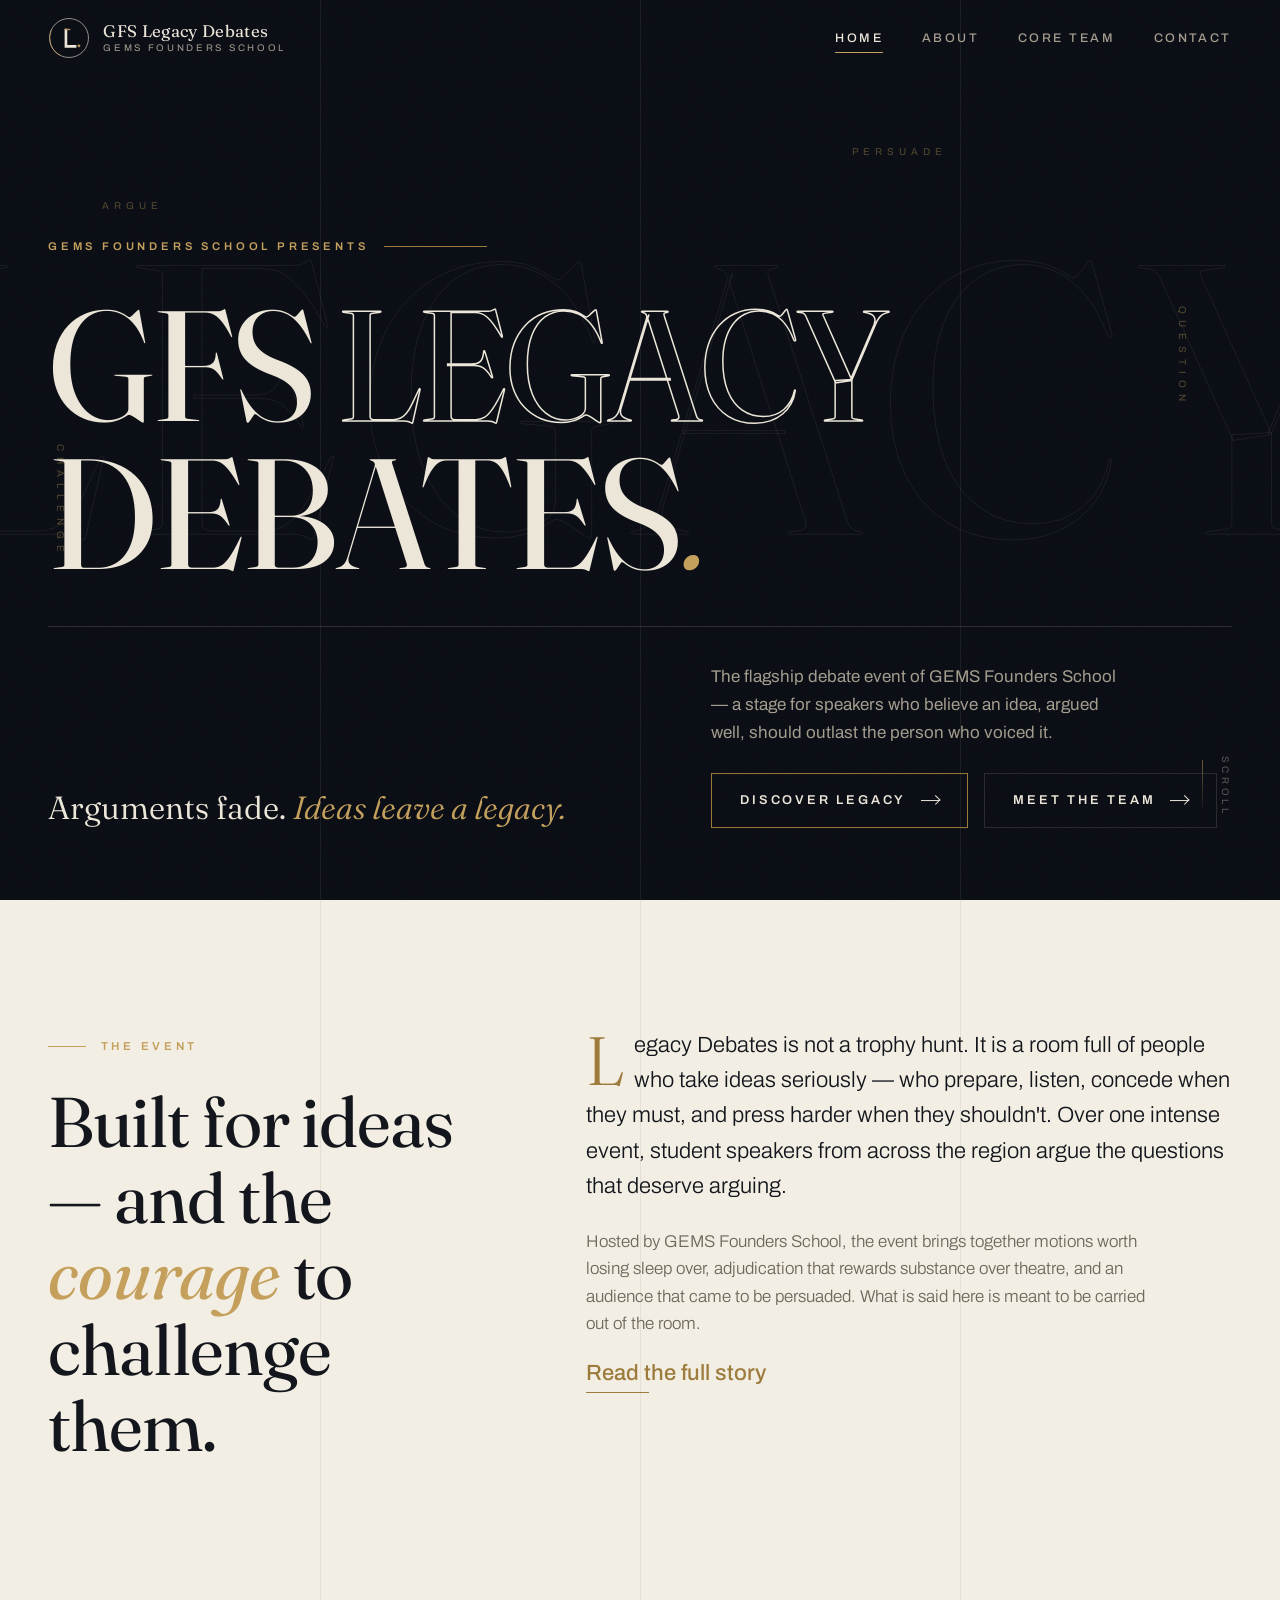
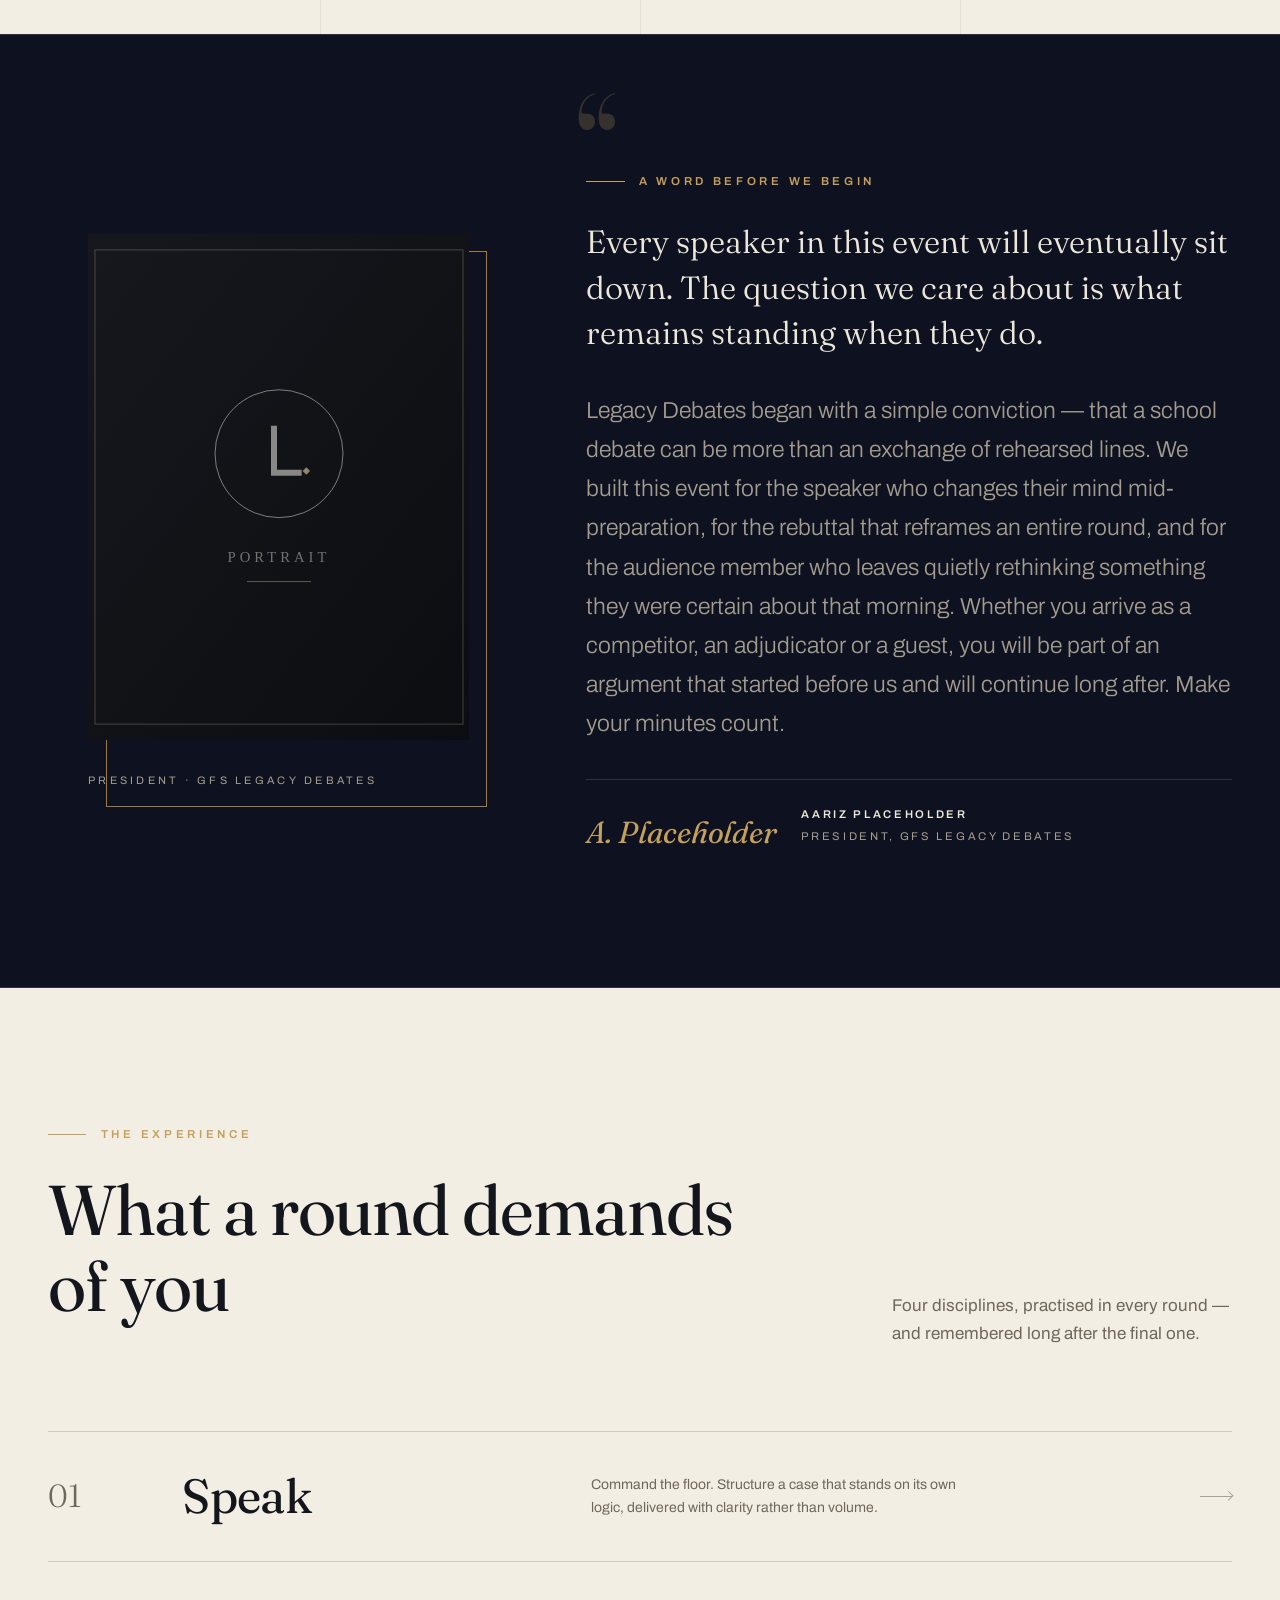
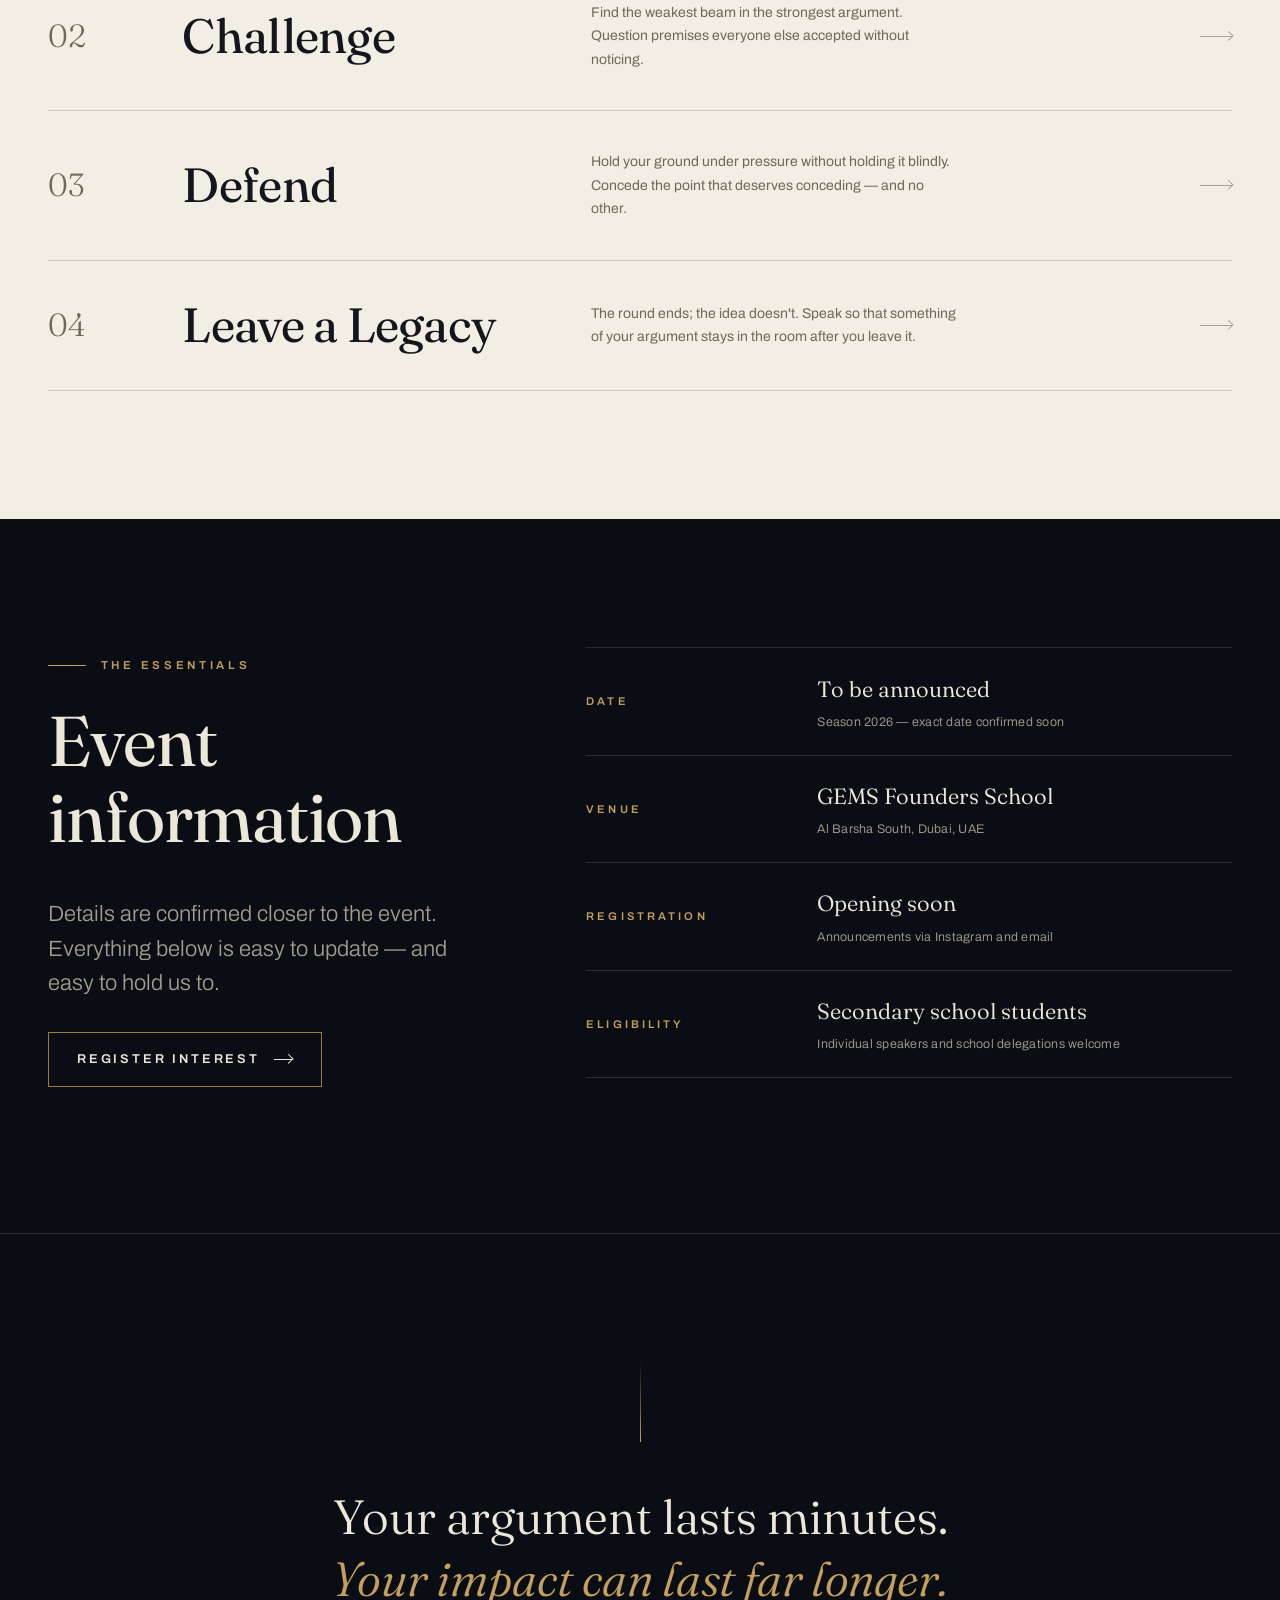
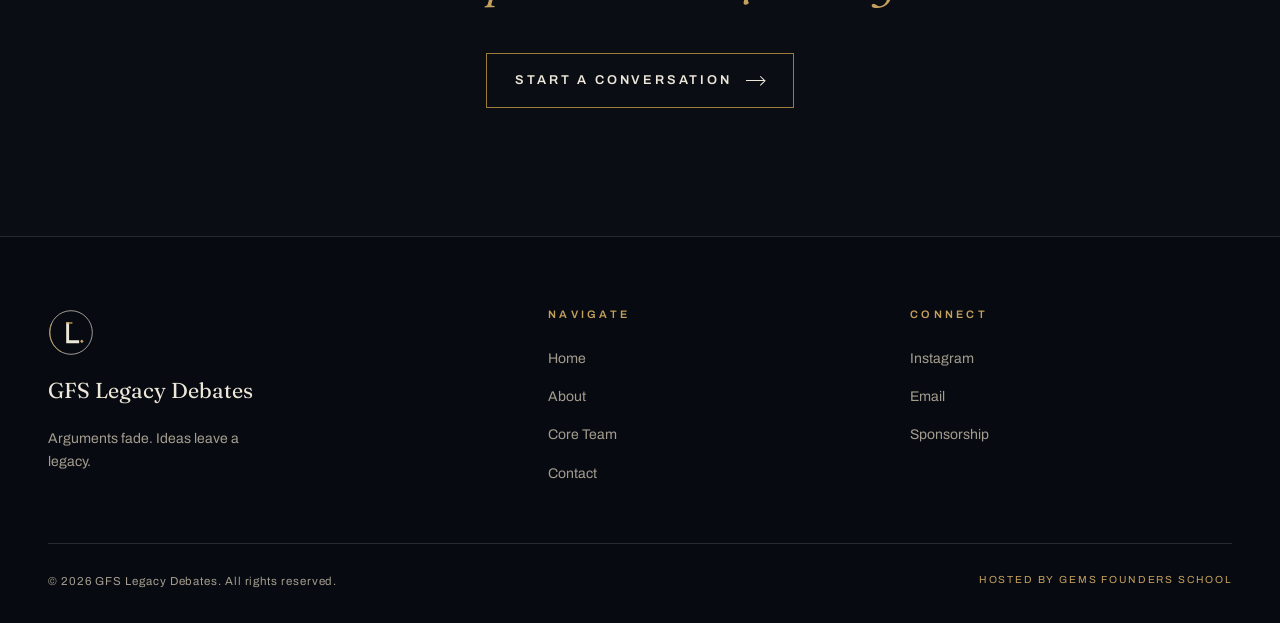
==== index.html @ e748b32f "Build GFS Legacy Debates website: four pages, design system, Anime.js motion Co-authored-by: siddhar" ====
<!DOCTYPE html>
<html lang="en">
<head>
  <meta charset="UTF-8" />
  <meta name="viewport" content="width=device-width, initial-scale=1.0" />
  <title>GFS Legacy Debates — Arguments fade. Ideas leave a legacy.</title>
  <meta name="description" content="GFS Legacy Debates is the flagship debate event of GEMS Founders School — a stage for speakers who believe ideas should outlast the people who voice them." />

  <!-- Open Graph placeholders: update url/image before launch -->
  <meta property="og:title" content="GFS Legacy Debates" />
  <meta property="og:description" content="Arguments fade. Ideas leave a legacy. The flagship debate event of GEMS Founders School." />
  <meta property="og:type" content="website" />
  <meta property="og:url" content="https://gfslegacydebates.example.com/" />
  <meta property="og:image" content="assets/og-image.png" />

  <!-- Favicon placeholder: replace with a production .ico / .png set -->
  <link rel="icon" type="image/svg+xml" href="assets/logo.svg" />

  <link rel="preconnect" href="https://fonts.googleapis.com" />
  <link rel="preconnect" href="https://fonts.gstatic.com" crossorigin />
  <link href="https://fonts.googleapis.com/css2?family=Archivo:wght@400;500;600&family=Fraunces:ital,opsz,wght@0,9..144,300..600;1,9..144,300..600&display=swap" rel="stylesheet" />

  <link rel="stylesheet" href="css/style.css" />
  <link rel="stylesheet" href="css/animations.css" />
  <link rel="stylesheet" href="css/responsive.css" />
</head>
<body data-page="home">

  <a class="skip-link" href="#main">Skip to content</a>

  <!-- Startup animation overlay (plays once per session) -->
  <div class="intro" data-intro aria-hidden="true">
    <div class="intro-inner">
      <div class="intro-logo-mask">
        <img src="assets/logo.svg" alt="" width="96" height="96" />
      </div>
      <div class="intro-rule"></div>
      <p class="intro-word" data-intro-word>GFS Legacy Debates</p>
      <p class="intro-tag">Hosted by GEMS Founders School</p>
    </div>
  </div>

  <header class="site-header" data-header>
    <div class="container header-inner">
      <a class="brand" href="index.html" aria-label="GFS Legacy Debates — home">
        <!-- Replace assets/logo.svg with the official logo (e.g. assets/logo.png) -->
        <img class="brand-mark" src="assets/logo.svg" alt="GFS Legacy Debates emblem" width="44" height="44" />
        <span class="brand-word">
          <span class="brand-name">GFS Legacy Debates</span>
          <span class="brand-sub">GEMS Founders School</span>
        </span>
      </a>

      <nav class="site-nav" aria-label="Primary">
        <ul>
          <li><a class="nav-link is-active" href="index.html" aria-current="page">Home</a></li>
          <li><a class="nav-link" href="about.html">About</a></li>
          <li><a class="nav-link" href="team.html">Core Team</a></li>
          <li><a class="nav-link" href="contact.html">Contact</a></li>
        </ul>
      </nav>

      <button class="menu-toggle" data-menu-toggle aria-expanded="false" aria-controls="mobile-menu" aria-label="Toggle navigation menu">
        <span class="menu-toggle-label" aria-hidden="true">Menu</span>
        <span class="menu-toggle-lines" aria-hidden="true"><span></span><span></span></span>
      </button>
    </div>
  </header>

  <nav class="mobile-menu" id="mobile-menu" data-mobile-menu aria-label="Mobile" hidden>
    <ul>
      <li><a class="mobile-menu-link is-active" href="index.html" aria-current="page"><span class="idx">01</span>Home</a></li>
      <li><a class="mobile-menu-link" href="about.html"><span class="idx">02</span>About</a></li>
      <li><a class="mobile-menu-link" href="team.html"><span class="idx">03</span>Core Team</a></li>
      <li><a class="mobile-menu-link" href="contact.html"><span class="idx">04</span>Contact</a></li>
    </ul>
    <p class="mobile-menu-meta">GFS Legacy Debates — GEMS Founders School</p>
  </nav>

  <main id="main">

    <!-- ================= HERO ================= -->
    <section class="hero" aria-label="Introduction">
      <div class="hero-ghost" data-parallax aria-hidden="true">LEGACY</div>

      <div class="hairlines" aria-hidden="true"><i></i><i></i><i></i></div>

      <div class="hero-fragments" aria-hidden="true">
        <span>Argue</span>
        <span>Question</span>
        <span>Challenge</span>
        <span>Persuade</span>
      </div>

      <div class="container hero-content">
        <p class="hero-school" data-hero="school">GEMS Founders School presents</p>

        <h1 class="hero-title" data-hero="title">
          <span class="line"><span>GFS <span class="word-outline">Legacy</span></span></span>
          <span class="line"><span>Debates<span class="word-italic">.</span></span></span>
        </h1>

        <div class="hero-under" data-hero="under">
          <p class="hero-tagline" data-hero="tagline">
            Arguments fade. <em>Ideas leave a legacy.</em>
          </p>

          <div class="hero-aside" data-hero="aside">
            <p>
              The flagship debate event of GEMS Founders School — a stage for
              speakers who believe an idea, argued well, should outlast the
              person who voiced it.
            </p>
            <div class="hero-actions">
              <a class="btn" href="about.html">
                <span class="btn-label">Discover Legacy</span>
                <span class="btn-arrow" aria-hidden="true"></span>
              </a>
              <a class="btn btn--ghost" href="team.html">
                <span class="btn-label">Meet the Team</span>
                <span class="btn-arrow" aria-hidden="true"></span>
              </a>
            </div>
          </div>
        </div>
      </div>

      <p class="hero-scroll" data-hero="scroll" aria-hidden="true">Scroll</p>
    </section>

    <!-- ================= EDITORIAL INTRODUCTION ================= -->
    <section class="editorial on-paper section-pad" aria-labelledby="intro-heading">
      <div class="hairlines" aria-hidden="true"><i></i><i></i><i></i></div>
      <div class="container editorial-grid">
        <div>
          <p class="kicker" data-reveal>The Event</p>
          <h2 class="section-title" id="intro-heading" data-reveal>
            Built for ideas — and the <em>courage</em> to challenge them.
          </h2>
        </div>
        <div class="editorial-copy">
          <p class="opener" data-reveal>
            Legacy Debates is not a trophy hunt. It is a room full of people who
            take ideas seriously — who prepare, listen, concede when they must,
            and press harder when they shouldn't. Over one intense event,
            student speakers from across the region argue the questions that
            deserve arguing.
          </p>
          <p class="support" data-reveal>
            Hosted by GEMS Founders School, the event brings together motions
            worth losing sleep over, adjudication that rewards substance over
            theatre, and an audience that came to be persuaded. What is said
            here is meant to be carried out of the room.
          </p>
          <p data-reveal><a class="text-link" href="about.html">Read the full story</a></p>
        </div>
      </div>
    </section>

    <!-- ================= MESSAGE FROM THE PRESIDENT ================= -->
    <section class="president section-pad" aria-labelledby="president-heading">
      <div class="container president-grid">

        <figure class="president-portrait" data-reveal="left">
          <div class="frame reveal-mask">
            <span class="mask-veil" aria-hidden="true"></span>
            <!-- Replace with the President's portrait: assets/images/president.jpg -->
            <img src="assets/images/portrait-placeholder.svg" alt="Portrait of the President of GFS Legacy Debates" loading="lazy" width="600" height="760" />
          </div>
          <figcaption>President · GFS Legacy Debates</figcaption>
        </figure>

        <div class="president-message">
          <span class="quote-mark" aria-hidden="true">&ldquo;</span>
          <p class="kicker" data-reveal>A Word Before We Begin</p>
          <h2 class="sr-only" id="president-heading">Message from the President</h2>

          <blockquote data-reveal>
            <p>
              Every speaker in this event will eventually sit down. The question
              we care about is what remains standing when they do.
            </p>
            <p>
              <!-- EDIT: replace with the President's real message -->
              Legacy Debates began with a simple conviction — that a school
              debate can be more than an exchange of rehearsed lines. We built
              this event for the speaker who changes their mind mid-preparation,
              for the rebuttal that reframes an entire round, and for the
              audience member who leaves quietly rethinking something they were
              certain about that morning. Whether you arrive as a competitor, an
              adjudicator or a guest, you will be part of an argument that
              started before us and will continue long after. Make your minutes
              count.
            </p>
          </blockquote>

          <div class="president-sig" data-reveal>
            <span class="signature" aria-hidden="true">A. Placeholder</span>
            <p class="who">
              <strong>Aariz Placeholder</strong> <!-- EDIT: President's name -->
              President, GFS Legacy Debates
            </p>
          </div>
        </div>

      </div>
    </section>

    <!-- ================= PILLARS / HIGHLIGHTS ================= -->
    <section class="on-paper section-pad" aria-labelledby="pillars-heading">
      <div class="container">
        <div class="pillars-head">
          <div>
            <p class="kicker" data-reveal>The Experience</p>
            <h2 class="section-title" id="pillars-heading" data-reveal>What a round demands of&nbsp;you</h2>
          </div>
          <p class="muted" data-reveal style="max-width: 34ch;">
            Four disciplines, practised in every round — and remembered long
            after the final one.
          </p>
        </div>

        <div class="pillars" role="list">
          <div class="pillar" role="listitem" data-reveal="none">
            <div class="pillar-row">
              <span class="pillar-num" aria-hidden="true">01</span>
              <h3 class="pillar-name">Speak</h3>
              <p class="pillar-desc">Command the floor. Structure a case that stands on its own logic, delivered with clarity rather than volume.</p>
              <span class="pillar-cue" aria-hidden="true"></span>
            </div>
          </div>
          <div class="pillar" role="listitem" data-reveal="none">
            <div class="pillar-row">
              <span class="pillar-num" aria-hidden="true">02</span>
              <h3 class="pillar-name">Challenge</h3>
              <p class="pillar-desc">Find the weakest beam in the strongest argument. Question premises everyone else accepted without noticing.</p>
              <span class="pillar-cue" aria-hidden="true"></span>
            </div>
          </div>
          <div class="pillar" role="listitem" data-reveal="none">
            <div class="pillar-row">
              <span class="pillar-num" aria-hidden="true">03</span>
              <h3 class="pillar-name">Defend</h3>
              <p class="pillar-desc">Hold your ground under pressure without holding it blindly. Concede the point that deserves conceding — and no other.</p>
              <span class="pillar-cue" aria-hidden="true"></span>
            </div>
          </div>
          <div class="pillar" role="listitem" data-reveal="none">
            <div class="pillar-row">
              <span class="pillar-num" aria-hidden="true">04</span>
              <h3 class="pillar-name">Leave a Legacy</h3>
              <p class="pillar-desc">The round ends; the idea doesn't. Speak so that something of your argument stays in the room after you leave it.</p>
              <span class="pillar-cue" aria-hidden="true"></span>
            </div>
          </div>
        </div>
      </div>
    </section>

    <!-- ================= EVENT DETAILS ================= -->
    <section class="section-pad" aria-labelledby="details-heading">
      <div class="container facts-grid">
        <div class="facts-aside">
          <p class="kicker" data-reveal>The Essentials</p>
          <h2 class="section-title" id="details-heading" data-reveal>Event information</h2>
          <p class="lede muted" data-reveal>
            Details are confirmed closer to the event. Everything below is easy
            to update — and easy to hold us to.
          </p>
          <p data-reveal>
            <a class="btn" href="contact.html">
              <span class="btn-label">Register Interest</span>
              <span class="btn-arrow" aria-hidden="true"></span>
            </a>
          </p>
        </div>

        <!-- EDIT EVENT DETAILS HERE: change the <dd> values below -->
        <dl class="facts" data-reveal="none">
          <div class="fact">
            <dt>Date</dt>
            <dd>To be announced<small>Season 2026 — exact date confirmed soon</small></dd>
          </div>
          <div class="fact">
            <dt>Venue</dt>
            <dd>GEMS Founders School<small>Al Barsha South, Dubai, UAE</small></dd>
          </div>
          <div class="fact">
            <dt>Registration</dt>
            <dd>Opening soon<small>Announcements via Instagram and email</small></dd>
          </div>
          <div class="fact">
            <dt>Eligibility</dt>
            <dd>Secondary school students<small>Individual speakers and school delegations welcome</small></dd>
          </div>
        </dl>
      </div>
    </section>

    <!-- ================= CLOSING ================= -->
    <section class="closing section-pad" aria-label="Closing statement">
      <div class="container">
        <div class="closing-rule" data-grow="y" aria-hidden="true"></div>
        <p class="statement" data-reveal>
          Your argument lasts minutes.<br />
          <em>Your impact can last far longer.</em>
        </p>
        <a class="btn" href="contact.html" data-reveal>
          <span class="btn-label">Start a Conversation</span>
          <span class="btn-arrow" aria-hidden="true"></span>
        </a>
      </div>
    </section>

  </main>

  <!-- ================= FOOTER ================= -->
  <footer class="site-footer">
    <div class="container">
      <div class="footer-grid">
        <div class="footer-brand">
          <img src="assets/logo.svg" alt="GFS Legacy Debates emblem" width="46" height="46" loading="lazy" />
          <span class="footer-name">GFS Legacy Debates</span>
          <p class="footer-line">Arguments fade. Ideas leave a legacy.</p>
        </div>
        <div class="footer-col">
          <h3>Navigate</h3>
          <ul>
            <li><a href="index.html">Home</a></li>
            <li><a href="about.html">About</a></li>
            <li><a href="team.html">Core Team</a></li>
            <li><a href="contact.html">Contact</a></li>
          </ul>
        </div>
        <div class="footer-col">
          <h3>Connect</h3>
          <ul>
            <!-- EDIT: replace with real handles and addresses -->
            <li><a href="https://instagram.com/gfslegacydebates" rel="noopener" target="_blank">Instagram</a></li>
            <li><a href="mailto:legacydebates@gemsfs.example.com">Email</a></li>
            <li><a href="contact.html">Sponsorship</a></li>
          </ul>
        </div>
      </div>
      <div class="footer-base">
        <span>&copy; <span data-year>2026</span> GFS Legacy Debates. All rights reserved.</span>
        <span class="host">Hosted by GEMS Founders School</span>
      </div>
    </div>
  </footer>

  <script src="js/vendor/anime.min.js" defer></script>
  <script src="js/main.js" defer></script>
  <script src="js/animations.js" defer></script>
</body>
</html>
---- css/style.css ----
/* ==========================================================================
   GFS LEGACY DEBATES — Core stylesheet
   Design system, layout, and components.
   Palette: ink (deep navy-black), paper (warm ivory), gold accent.
   Type: Fraunces (display serif) + Archivo (grotesque sans).
   ========================================================================== */

/* ---------- Design tokens ---------- */

:root {
  /* Colour */
  --ink: #0a0d14;
  --ink-raise: #0e1220;
  --ink-soft: #141827;
  --paper: #f3eee3;
  --paper-deep: #eae3d1;
  --text-dark: #ede7da;        /* text on ink */
  --muted-dark: #a49d8f;       /* muted text on ink */
  --text-light: #14161d;       /* text on paper */
  --muted-light: #6d675c;      /* muted text on paper */
  --gold: #c4a05c;
  --gold-deep: #9c7b3c;
  --line-dark: rgba(237, 231, 218, 0.14);
  --line-light: rgba(20, 22, 29, 0.16);

  /* Type */
  --font-display: "Fraunces", Georgia, "Times New Roman", serif;
  --font-body: "Archivo", "Helvetica Neue", Arial, sans-serif;

  --step--1: clamp(0.8rem, 0.75rem + 0.2vw, 0.875rem);
  --step-0: clamp(0.95rem, 0.9rem + 0.25vw, 1.0625rem);
  --step-1: clamp(1.15rem, 1.05rem + 0.5vw, 1.375rem);
  --step-2: clamp(1.5rem, 1.3rem + 1vw, 2rem);
  --step-3: clamp(2rem, 1.6rem + 2vw, 3rem);
  --step-4: clamp(2.6rem, 1.9rem + 3.4vw, 4.4rem);
  --step-5: clamp(3.2rem, 2rem + 6vw, 6.4rem);

  /* Layout */
  --container: 76rem;
  --gutter: clamp(1.25rem, 4vw, 3rem);
  --section-y: clamp(4.5rem, 10vw, 8.5rem);
  --header-h: 4.75rem;

  /* Motion */
  --ease-out: cubic-bezier(0.22, 1, 0.36, 1);
  --dur: 0.5s;
}

/* ---------- Base ---------- */

*,
*::before,
*::after {
  box-sizing: border-box;
}

html {
  scroll-behavior: smooth;
  -webkit-text-size-adjust: 100%;
}

body {
  margin: 0;
  background: var(--ink);
  color: var(--text-dark);
  font-family: var(--font-body);
  font-size: var(--step-0);
  line-height: 1.65;
  -webkit-font-smoothing: antialiased;
  overflow-x: hidden;
}

body.menu-open,
body.intro-lock {
  overflow: hidden;
}

/* Film-grain overlay, barely visible */
body::after {
  content: "";
  position: fixed;
  inset: 0;
  z-index: 9997;
  pointer-events: none;
  opacity: 0.05;
  background-image: url("data:image/svg+xml,%3Csvg xmlns='http://www.w3.org/2000/svg' width='140' height='140'%3E%3Cfilter id='n'%3E%3CfeTurbulence type='fractalNoise' baseFrequency='0.85' numOctaves='2'/%3E%3C/filter%3E%3Crect width='140' height='140' filter='url(%23n)' opacity='0.55'/%3E%3C/svg%3E");
}

h1, h2, h3, h4 {
  font-family: var(--font-display);
  font-weight: 420;
  line-height: 1.08;
  letter-spacing: -0.015em;
  margin: 0 0 0.6em;
}

p {
  margin: 0 0 1.1em;
}

a {
  color: inherit;
  text-decoration: none;
}

img {
  max-width: 100%;
  display: block;
}

ul {
  margin: 0;
  padding: 0;
  list-style: none;
}

em, i {
  font-family: var(--font-display);
  font-style: italic;
  letter-spacing: 0;
}

::selection {
  background: var(--gold);
  color: var(--ink);
}

:focus-visible {
  outline: 2px solid var(--gold);
  outline-offset: 3px;
}

.container {
  width: min(var(--container), 100% - 2 * var(--gutter));
  margin-inline: auto;
}

.sr-only {
  position: absolute;
  width: 1px;
  height: 1px;
  padding: 0;
  margin: -1px;
  overflow: hidden;
  clip: rect(0 0 0 0);
  white-space: nowrap;
  border: 0;
}

.skip-link {
  position: fixed;
  top: -100%;
  left: 1rem;
  z-index: 10000;
  padding: 0.75rem 1.25rem;
  background: var(--gold);
  color: var(--ink);
  font-weight: 600;
  font-size: var(--step--1);
}

.skip-link:focus-visible {
  top: 1rem;
}

/* ---------- Shared text patterns ---------- */

.kicker {
  display: inline-flex;
  align-items: center;
  gap: 0.9rem;
  font-size: 0.72rem;
  font-weight: 600;
  letter-spacing: 0.32em;
  text-transform: uppercase;
  color: var(--gold);
  margin-bottom: clamp(1.1rem, 2.5vw, 1.75rem);
}

.kicker::before {
  content: "";
  width: 2.4rem;
  height: 1px;
  background: currentColor;
  flex: none;
}

.section-title {
  font-size: var(--step-4);
  max-width: 18ch;
}

.section-title em {
  color: var(--gold);
}

.lede {
  font-size: var(--step-1);
  line-height: 1.55;
  max-width: 34ch;
  font-weight: 300;
}

.on-paper {
  background: var(--paper);
  color: var(--text-light);
}

.on-paper .muted { color: var(--muted-light); }
.muted { color: var(--muted-dark); }

/* ---------- Buttons ---------- */

.btn {
  --btn-fg: var(--text-dark);
  position: relative;
  display: inline-flex;
  align-items: center;
  gap: 0.9rem;
  padding: 1rem 1.75rem;
  min-height: 3.25rem;
  border: 1px solid var(--gold-deep);
  color: var(--btn-fg);
  background: transparent;
  font-family: var(--font-body);
  font-size: 0.8rem;
  font-weight: 600;
  letter-spacing: 0.22em;
  text-transform: uppercase;
  cursor: pointer;
  overflow: hidden;
  transition: color 0.45s var(--ease-out), border-color 0.45s var(--ease-out);
}

.btn::before {
  content: "";
  position: absolute;
  inset: 0;
  background: var(--gold);
  transform: scaleX(0);
  transform-origin: left center;
  transition: transform 0.45s var(--ease-out);
  z-index: 0;
}

.btn > * {
  position: relative;
  z-index: 1;
}

.btn .btn-label {
  transition: transform 0.45s var(--ease-out);
}

.btn .btn-arrow {
  width: 1.15rem;
  height: 1px;
  background: currentColor;
  position: relative;
  transition: transform 0.45s var(--ease-out);
}

.btn .btn-arrow::after {
  content: "";
  position: absolute;
  right: 0;
  top: 50%;
  width: 0.45rem;
  height: 0.45rem;
  border-top: 1px solid currentColor;
  border-right: 1px solid currentColor;
  transform: translateY(-50%) rotate(45deg);
}

.btn:hover,
.btn:focus-visible {
  color: var(--ink);
  border-color: var(--gold);
}

.btn:hover::before,
.btn:focus-visible::before {
  transform: scaleX(1);
}

.btn:hover .btn-label { transform: translateX(2px); }
.btn:hover .btn-arrow { transform: translateX(5px); }

.btn--ghost {
  border-color: var(--line-dark);
}

.on-paper .btn {
  --btn-fg: var(--text-light);
}

.on-paper .btn--ghost {
  border-color: var(--line-light);
}

.text-link {
  display: inline-block;
  position: relative;
  font-weight: 500;
  color: var(--gold);
  padding-bottom: 2px;
}

.text-link::after {
  content: "";
  position: absolute;
  left: 0;
  bottom: 0;
  width: 100%;
  height: 1px;
  background: currentColor;
  transform: scaleX(0.35);
  transform-origin: left;
  transition: transform 0.4s var(--ease-out);
}

.text-link:hover::after,
.text-link:focus-visible::after {
  transform: scaleX(1);
}

/* ---------- Header / navigation ---------- */

.site-header {
  position: fixed;
  top: 0;
  left: 0;
  right: 0;
  z-index: 900;
  transition: background 0.4s ease, border-color 0.4s ease, transform 0.45s var(--ease-out);
  border-bottom: 1px solid transparent;
}

.site-header.is-solid {
  background: rgba(10, 13, 20, 0.88);
  -webkit-backdrop-filter: blur(14px);
  backdrop-filter: blur(14px);
  border-bottom-color: var(--line-dark);
}

.site-header.is-hidden {
  transform: translateY(-100%);
}

.header-inner {
  height: var(--header-h);
  display: flex;
  align-items: center;
  justify-content: space-between;
  gap: 2rem;
}

.brand {
  display: inline-flex;
  align-items: center;
  gap: 0.85rem;
}

.brand-mark {
  width: 2.6rem;
  height: 2.6rem;
  flex: none;
  transition: transform 0.5s var(--ease-out);
}

.brand:hover .brand-mark {
  transform: rotate(8deg);
}

.brand-word {
  display: flex;
  flex-direction: column;
  line-height: 1.12;
}

.brand-name {
  font-family: var(--font-display);
  font-size: 1.05rem;
  letter-spacing: 0.02em;
  color: var(--text-dark);
}

.brand-sub {
  font-size: 0.6rem;
  letter-spacing: 0.28em;
  text-transform: uppercase;
  color: var(--muted-dark);
  margin-top: 2px;
}

.site-nav ul {
  display: flex;
  gap: clamp(1.5rem, 3vw, 2.75rem);
}

.nav-link {
  position: relative;
  display: inline-block;
  padding: 0.5rem 0;
  font-size: 0.78rem;
  font-weight: 500;
  letter-spacing: 0.2em;
  text-transform: uppercase;
  color: var(--muted-dark);
  transition: color 0.3s ease;
}

.nav-link::after {
  content: "";
  position: absolute;
  left: 0;
  bottom: 0.2rem;
  width: 100%;
  height: 1px;
  background: var(--gold);
  transform: scaleX(0);
  transform-origin: right;
  transition: transform 0.45s var(--ease-out);
}

.nav-link:hover,
.nav-link:focus-visible,
.nav-link.is-active {
  color: var(--text-dark);
}

.nav-link:hover::after,
.nav-link:focus-visible::after {
  transform: scaleX(1);
  transform-origin: left;
}

.nav-link.is-active::after {
  transform: scaleX(1);
  transform-origin: left;
}

/* Hamburger */

.menu-toggle {
  display: none;
  align-items: center;
  gap: 0.8rem;
  background: none;
  border: 0;
  padding: 0.6rem 0;
  cursor: pointer;
  color: var(--text-dark);
}

.menu-toggle-label {
  font-size: 0.72rem;
  font-weight: 600;
  letter-spacing: 0.3em;
  text-transform: uppercase;
}

.menu-toggle-lines {
  display: inline-flex;
  flex-direction: column;
  gap: 7px;
  width: 2rem;
}

.menu-toggle-lines span {
  display: block;
  height: 1.5px;
  background: currentColor;
  transition: transform 0.4s var(--ease-out), width 0.4s var(--ease-out);
}

.menu-toggle-lines span:last-child {
  width: 70%;
  align-self: flex-end;
}

.menu-toggle[aria-expanded="true"] .menu-toggle-lines span:first-child {
  transform: translateY(4.25px) rotate(45deg);
}

.menu-toggle[aria-expanded="true"] .menu-toggle-lines span:last-child {
  width: 100%;
  transform: translateY(-4.25px) rotate(-45deg);
}

/* Full-screen mobile menu */

.mobile-menu {
  position: fixed;
  inset: 0;
  z-index: 880;
  background: var(--ink-raise);
  display: flex;
  flex-direction: column;
  justify-content: center;
  padding: calc(var(--header-h) + 1rem) var(--gutter) 3rem;
  visibility: hidden;
  opacity: 0;
}

.mobile-menu[hidden] {
  display: none;
}

.mobile-menu.is-open {
  visibility: visible;
  opacity: 1;
  transition: opacity 0.35s ease;
}

.mobile-menu::before {
  content: "";
  position: absolute;
  top: 0;
  bottom: 0;
  left: var(--gutter);
  width: 1px;
  background: var(--line-dark);
}

.mobile-menu ul {
  display: flex;
  flex-direction: column;
  gap: 0.25rem;
}

.mobile-menu-link {
  display: flex;
  align-items: baseline;
  gap: 1.1rem;
  padding: 0.85rem 0 0.85rem 1.75rem;
  font-family: var(--font-display);
  font-size: clamp(2.2rem, 9vw, 3.4rem);
  line-height: 1.05;
  color: var(--text-dark);
}

.mobile-menu-link .idx {
  font-family: var(--font-body);
  font-size: 0.7rem;
  letter-spacing: 0.3em;
  color: var(--gold);
}

.mobile-menu-link.is-active {
  color: var(--gold);
  font-style: italic;
}

.mobile-menu-meta {
  margin-top: 3rem;
  padding-left: 1.75rem;
  font-size: 0.72rem;
  letter-spacing: 0.25em;
  text-transform: uppercase;
  color: var(--muted-dark);
}

/* ---------- Intro overlay ---------- */

.intro {
  position: fixed;
  inset: 0;
  z-index: 9998;
  background: #06080d;
  display: flex;
  align-items: center;
  justify-content: center;
}

.intro[hidden] {
  display: none;
}

.intro-inner {
  text-align: center;
  padding: 0 var(--gutter);
}

.intro-logo-mask {
  width: clamp(4.5rem, 12vw, 6.5rem);
  margin: 0 auto 1.75rem;
  overflow: hidden;
}

.intro-logo-mask img {
  width: 100%;
  opacity: 0;
}

.intro-rule {
  width: min(21rem, 70vw);
  height: 1px;
  margin: 0 auto 1.6rem;
  background: var(--gold);
  transform: scaleX(0);
  transform-origin: center;
}

.intro-word {
  font-family: var(--font-display);
  font-size: clamp(1.5rem, 5vw, 2.4rem);
  letter-spacing: 0.14em;
  text-transform: uppercase;
  color: var(--text-dark);
  margin: 0 0 0.9rem;
  min-height: 1.2em;
}

.intro-word .ch {
  display: inline-block;
  opacity: 0;
  transform: translateY(0.55em);
  white-space: pre;
}

.intro-tag {
  font-size: 0.66rem;
  letter-spacing: 0.4em;
  text-transform: uppercase;
  color: var(--muted-dark);
  opacity: 0;
  margin: 0;
}

/* ---------- Page frame ---------- */

main {
  display: block;
}

.page-hero {
  position: relative;
  padding: calc(var(--header-h) + clamp(4rem, 10vw, 7rem)) 0 clamp(3.5rem, 7vw, 5.5rem);
  border-bottom: 1px solid var(--line-dark);
  overflow: hidden;
}

.page-hero .kicker {
  margin-bottom: 1.25rem;
}

.page-hero h1 {
  font-size: var(--step-5);
  margin-bottom: 0.35em;
}

.page-hero .lede {
  max-width: 44ch;
}

.page-hero-ghost {
  position: absolute;
  right: -2%;
  bottom: -0.28em;
  font-family: var(--font-display);
  font-size: clamp(7rem, 24vw, 19rem);
  line-height: 1;
  letter-spacing: 0.02em;
  color: transparent;
  -webkit-text-stroke: 1px rgba(237, 231, 218, 0.08);
  pointer-events: none;
  user-select: none;
  white-space: nowrap;
}

section {
  position: relative;
}

.section-pad {
  padding-block: var(--section-y);
}

/* Vertical hairlines used as a background motif */

.hairlines {
  position: absolute;
  inset: 0;
  pointer-events: none;
}

.hairlines i {
  position: absolute;
  top: 0;
  bottom: 0;
  width: 1px;
  background: var(--line-dark);
  opacity: 0.5;
}

.on-paper .hairlines i {
  background: var(--line-light);
  opacity: 0.4;
}

.hairlines i:nth-child(1) { left: 25%; }
.hairlines i:nth-child(2) { left: 50%; }
.hairlines i:nth-child(3) { left: 75%; }

/* ==========================================================================
   HOME — hero
   ========================================================================== */

.hero {
  position: relative;
  min-height: 100svh;
  display: flex;
  flex-direction: column;
  justify-content: flex-end;
  padding: calc(var(--header-h) + 3rem) 0 clamp(3rem, 6vw, 4.5rem);
  overflow: hidden;
}

.hero-ghost {
  position: absolute;
  left: 50%;
  top: 44%;
  transform: translate(-50%, -50%);
  font-family: var(--font-display);
  font-size: clamp(8rem, 30vw, 26rem);
  letter-spacing: 0.04em;
  color: transparent;
  -webkit-text-stroke: 1px rgba(237, 231, 218, 0.07);
  pointer-events: none;
  user-select: none;
  white-space: nowrap;
  will-change: transform;
}

.hero-fragments {
  position: absolute;
  inset: 0;
  pointer-events: none;
  font-size: 0.62rem;
  letter-spacing: 0.5em;
  text-transform: uppercase;
  color: rgba(196, 160, 92, 0.4);
}

.hero-fragments span {
  position: absolute;
}

.hero-fragments span:nth-child(1) { top: 22%; left: 8%; }
.hero-fragments span:nth-child(2) { top: 34%; right: 7%; writing-mode: vertical-rl; letter-spacing: 0.6em; }
.hero-fragments span:nth-child(3) { bottom: 38%; left: 4%; writing-mode: vertical-rl; letter-spacing: 0.6em; }
.hero-fragments span:nth-child(4) { top: 16%; right: 26%; }

.hero-content {
  position: relative;
  z-index: 2;
}

.hero-school {
  display: flex;
  align-items: center;
  gap: 1rem;
  font-size: 0.7rem;
  font-weight: 600;
  letter-spacing: 0.34em;
  text-transform: uppercase;
  color: var(--gold);
  margin-bottom: clamp(1.5rem, 3vw, 2.25rem);
}

.hero-school::after {
  content: "";
  height: 1px;
  width: clamp(3rem, 8vw, 7rem);
  background: var(--gold-deep);
}

.hero-title {
  font-size: clamp(3.4rem, 12.5vw, 9.8rem);
  line-height: 0.94;
  letter-spacing: -0.02em;
  margin: 0 0 clamp(1.75rem, 3.5vw, 2.5rem);
  text-transform: uppercase;
}

.hero-title .line {
  display: block;
  overflow: hidden;
}

.hero-title .line > span {
  display: inline-block;
}

.hero-title .word-outline {
  color: transparent;
  -webkit-text-stroke: 1.5px var(--text-dark);
}

.hero-title .word-italic {
  font-style: italic;
  font-weight: 350;
  color: var(--gold);
  text-transform: none;
  letter-spacing: 0;
}

.hero-under {
  display: grid;
  grid-template-columns: minmax(0, 1.15fr) minmax(0, 1fr);
  gap: clamp(2rem, 5vw, 5rem);
  align-items: end;
  border-top: 1px solid var(--line-dark);
  padding-top: clamp(1.5rem, 3vw, 2.25rem);
}

.hero-tagline {
  font-family: var(--font-display);
  font-size: var(--step-2);
  font-weight: 340;
  line-height: 1.25;
  margin: 0;
}

.hero-tagline em { color: var(--gold); }

.hero-aside p {
  max-width: 42ch;
  color: var(--muted-dark);
  margin-bottom: 1.6rem;
}

.hero-actions {
  display: flex;
  flex-wrap: wrap;
  gap: 1rem;
}

.hero-scroll {
  position: absolute;
  right: var(--gutter);
  bottom: clamp(3rem, 6vw, 4.5rem);
  z-index: 2;
  display: flex;
  flex-direction: column;
  align-items: center;
  gap: 0.8rem;
  font-size: 0.6rem;
  letter-spacing: 0.4em;
  text-transform: uppercase;
  color: var(--muted-dark);
  writing-mode: vertical-rl;
}

.hero-scroll::after {
  content: "";
  width: 1px;
  height: 3.4rem;
  background: linear-gradient(var(--gold), transparent);
  animation: scroll-pulse 2.6s ease-in-out infinite;
}

/* ==========================================================================
   HOME — editorial introduction
   ========================================================================== */

.editorial {
  position: relative;
}

.editorial-grid {
  display: grid;
  grid-template-columns: minmax(0, 5fr) minmax(0, 7fr);
  gap: clamp(2.5rem, 6vw, 6rem);
}

.editorial-copy {
  font-size: var(--step-1);
  font-weight: 300;
  line-height: 1.6;
}

.editorial-copy .opener::first-letter {
  font-family: var(--font-display);
  font-size: 3.1em;
  line-height: 0.8;
  float: left;
  padding: 0.08em 0.14em 0 0;
  color: var(--gold-deep);
}

.editorial-copy .support {
  font-size: var(--step-0);
  color: var(--muted-light);
  max-width: 56ch;
}

.editorial-copy .text-link { color: var(--gold-deep); }

/* ==========================================================================
   HOME — message from the president
   ========================================================================== */

.president {
  background: var(--ink-raise);
  border-block: 1px solid var(--line-dark);
  overflow: hidden;
}

.president-grid {
  display: grid;
  grid-template-columns: minmax(0, 5fr) minmax(0, 7fr);
  gap: clamp(2.5rem, 6vw, 6rem);
  align-items: center;
}

.president-portrait {
  position: relative;
  max-width: 26rem;
}

.president-portrait .frame {
  position: relative;
  overflow: hidden;
  aspect-ratio: 3 / 4;
}

.president-portrait img {
  width: 100%;
  height: 100%;
  object-fit: cover;
  filter: grayscale(0.6);
  transition: filter 0.8s ease, transform 1.2s var(--ease-out);
}

.president-portrait:hover img {
  filter: grayscale(0);
  transform: scale(1.03);
}

.president-portrait::before {
  content: "";
  position: absolute;
  inset: 1.1rem -1.1rem -1.1rem 1.1rem;
  border: 1px solid var(--gold-deep);
  pointer-events: none;
}

.president-portrait figcaption {
  margin-top: 1.9rem;
  font-size: 0.68rem;
  letter-spacing: 0.3em;
  text-transform: uppercase;
  color: var(--muted-dark);
}

.president-message {
  position: relative;
}

.president-message .quote-mark {
  position: absolute;
  top: -0.55em;
  left: -0.06em;
  font-family: var(--font-display);
  font-size: clamp(6rem, 12vw, 9.5rem);
  line-height: 1;
  color: rgba(196, 160, 92, 0.22);
  pointer-events: none;
  user-select: none;
}

.president-message blockquote {
  margin: 0 0 2.25rem;
  font-family: var(--font-display);
  font-size: var(--step-2);
  font-weight: 330;
  line-height: 1.42;
}

.president-message blockquote p + p {
  font-size: 0.72em;
  color: var(--muted-dark);
  font-family: var(--font-body);
  font-weight: 300;
  line-height: 1.7;
}

.president-sig {
  display: flex;
  align-items: center;
  gap: 1.5rem;
  border-top: 1px solid var(--line-dark);
  padding-top: 1.5rem;
}

.president-sig .signature {
  font-family: var(--font-display);
  font-style: italic;
  font-size: 1.9rem;
  color: var(--gold);
  white-space: nowrap;
}

.president-sig .who {
  font-size: 0.7rem;
  letter-spacing: 0.24em;
  text-transform: uppercase;
  color: var(--muted-dark);
  line-height: 1.9;
}

.president-sig .who strong {
  display: block;
  color: var(--text-dark);
  font-weight: 600;
}

/* ==========================================================================
   HOME — pillars (event highlights as an editorial index)
   ========================================================================== */

.pillars-head {
  display: flex;
  flex-wrap: wrap;
  align-items: flex-end;
  justify-content: space-between;
  gap: 1.5rem;
  margin-bottom: clamp(2.5rem, 5vw, 4rem);
}

.pillar {
  border-top: 1px solid var(--line-light);
  position: relative;
}

.pillar:last-child {
  border-bottom: 1px solid var(--line-light);
}

.pillar::after {
  content: "";
  position: absolute;
  top: -1px;
  left: 0;
  width: 100%;
  height: 1px;
  background: var(--gold-deep);
  transform: scaleX(0);
  transform-origin: left;
  transition: transform 0.6s var(--ease-out);
}

.pillar:hover::after {
  transform: scaleX(1);
}

.pillar-row {
  display: grid;
  grid-template-columns: 6rem minmax(0, 4fr) minmax(0, 6fr) 3rem;
  align-items: center;
  gap: clamp(1rem, 3vw, 2.5rem);
  padding: clamp(1.5rem, 3.5vw, 2.4rem) 0;
}

.pillar-num {
  font-family: var(--font-display);
  font-size: var(--step-2);
  font-weight: 300;
  color: var(--muted-light);
  transition: color 0.4s ease, transform 0.5s var(--ease-out);
}

.pillar-name {
  font-family: var(--font-display);
  font-size: var(--step-3);
  line-height: 1;
  margin: 0;
  transition: transform 0.5s var(--ease-out), font-style 0.3s;
}

.pillar-desc {
  color: var(--muted-light);
  max-width: 46ch;
  margin: 0;
  font-size: var(--step--1);
  line-height: 1.7;
}

.pillar-cue {
  justify-self: end;
  width: 2rem;
  height: 1px;
  background: var(--text-light);
  position: relative;
  opacity: 0.35;
  transition: opacity 0.4s ease, transform 0.5s var(--ease-out), background 0.4s;
}

.pillar-cue::after {
  content: "";
  position: absolute;
  right: 0;
  top: 50%;
  width: 0.45rem;
  height: 0.45rem;
  border-top: 1px solid currentColor;
  border-right: 1px solid currentColor;
  transform: translateY(-50%) rotate(45deg);
  color: inherit;
}

.pillar:hover .pillar-num {
  color: var(--gold-deep);
  transform: translateY(-4px);
}

.pillar:hover .pillar-name {
  transform: translateX(10px);
  font-style: italic;
}

.pillar:hover .pillar-cue {
  opacity: 1;
  transform: translateX(6px);
  background: var(--gold-deep);
  color: var(--gold-deep);
}

/* ==========================================================================
   HOME — event details
   ========================================================================== */

.facts-grid {
  display: grid;
  grid-template-columns: minmax(0, 5fr) minmax(0, 7fr);
  gap: clamp(2.5rem, 6vw, 6rem);
  align-items: start;
}

/*
  EDIT EVENT DETAILS HERE.
  Each fact is a <div class="fact"> — change the <dd> values freely.
*/
.facts {
  display: grid;
  margin: 0;
  border-top: 1px solid var(--line-dark);
}

.fact {
  display: grid;
  grid-template-columns: minmax(9rem, 1fr) 2fr;
  gap: 1.5rem;
  padding: 1.4rem 0;
  border-bottom: 1px solid var(--line-dark);
  transition: padding-left 0.45s var(--ease-out);
}

.fact:hover {
  padding-left: 0.75rem;
}

.fact dt {
  font-size: 0.7rem;
  font-weight: 600;
  letter-spacing: 0.28em;
  text-transform: uppercase;
  color: var(--gold);
  align-self: center;
}

.fact dd {
  margin: 0;
  font-family: var(--font-display);
  font-size: var(--step-1);
  font-weight: 350;
}

.fact dd small {
  display: block;
  font-family: var(--font-body);
  font-size: 0.78rem;
  color: var(--muted-dark);
  margin-top: 0.3rem;
  letter-spacing: 0.02em;
}

.facts-aside .lede {
  margin-bottom: 2rem;
}

/* ---------- Closing band (shared) ---------- */

.closing {
  text-align: center;
  border-top: 1px solid var(--line-dark);
  position: relative;
  overflow: hidden;
}

.closing .statement {
  font-family: var(--font-display);
  font-size: var(--step-3);
  font-weight: 330;
  line-height: 1.28;
  max-width: 24ch;
  margin: 0 auto clamp(2rem, 4vw, 2.75rem);
}

.closing .statement em { color: var(--gold); }

.closing-rule {
  width: 1px;
  height: clamp(3rem, 7vw, 5rem);
  background: linear-gradient(transparent, var(--gold));
  margin: 0 auto clamp(2rem, 4vw, 2.75rem);
}

/* ==========================================================================
   ABOUT — chapters
   ========================================================================== */

.chapter {
  border-bottom: 1px solid var(--line-dark);
}

.chapter.on-paper {
  border-bottom-color: var(--line-light);
}

.chapter-grid {
  display: grid;
  grid-template-columns: minmax(0, 4fr) minmax(0, 8fr);
  gap: clamp(2rem, 5vw, 5rem);
}

.chapter-marker {
  position: relative;
}

.chapter-num {
  font-family: var(--font-display);
  font-size: clamp(4.5rem, 10vw, 8rem);
  font-weight: 300;
  line-height: 0.9;
  color: transparent;
  -webkit-text-stroke: 1px rgba(237, 231, 218, 0.28);
  user-select: none;
}

.on-paper .chapter-num {
  -webkit-text-stroke-color: rgba(20, 22, 29, 0.3);
}

.chapter-label {
  margin-top: 1.2rem;
  font-size: 0.7rem;
  font-weight: 600;
  letter-spacing: 0.3em;
  text-transform: uppercase;
  color: var(--gold);
}

.on-paper .chapter-label { color: var(--gold-deep); }

.chapter-body h2 {
  font-size: var(--step-3);
  max-width: 20ch;
}

.chapter-body p {
  max-width: 62ch;
}

.chapter-body .muted {
  font-size: var(--step-0);
}

.chapter-body .pull {
  font-family: var(--font-display);
  font-size: var(--step-1);
  font-weight: 330;
  line-height: 1.5;
  border-left: 1px solid var(--gold-deep);
  padding-left: 1.6rem;
  margin: 2.2rem 0;
  max-width: 46ch;
}

.believe-list {
  display: grid;
  gap: 0;
  border-top: 1px solid var(--line-dark);
  margin-top: 2.5rem;
  counter-reset: belief;
}

.on-paper .believe-list { border-color: var(--line-light); }

.believe-list li {
  counter-increment: belief;
  display: grid;
  grid-template-columns: 3rem 1fr;
  gap: 1.25rem;
  padding: 1.35rem 0;
  border-bottom: 1px solid var(--line-dark);
}

.on-paper .believe-list li { border-color: var(--line-light); }

.believe-list li::before {
  content: counter(belief, decimal-leading-zero);
  font-size: 0.72rem;
  letter-spacing: 0.2em;
  color: var(--gold);
  padding-top: 0.4em;
}

.on-paper .believe-list li::before { color: var(--gold-deep); }

.believe-list strong {
  display: block;
  font-family: var(--font-display);
  font-size: var(--step-1);
  font-weight: 420;
  margin-bottom: 0.3rem;
}

.believe-list span {
  color: var(--muted-dark);
  font-size: var(--step--1);
  line-height: 1.7;
}

.on-paper .believe-list span { color: var(--muted-light); }

/* ==========================================================================
   TEAM
   ========================================================================== */

/* Coordinator feature */

.coordinator-grid {
  display: grid;
  grid-template-columns: minmax(0, 5fr) minmax(0, 7fr);
  gap: clamp(2.5rem, 6vw, 6rem);
  align-items: center;
}

.coordinator-portrait {
  position: relative;
  max-width: 27rem;
}

.coordinator-portrait .frame {
  overflow: hidden;
  aspect-ratio: 3 / 4;
  position: relative;
}

.coordinator-portrait img {
  width: 100%;
  height: 100%;
  object-fit: cover;
  filter: grayscale(0.55);
  transition: filter 0.8s ease, transform 1.2s var(--ease-out);
}

.coordinator-portrait:hover img {
  filter: grayscale(0);
  transform: scale(1.03);
}

.coordinator-portrait::after {
  content: "";
  position: absolute;
  inset: -1.1rem 1.1rem 1.1rem -1.1rem;
  border: 1px solid var(--gold-deep);
  pointer-events: none;
}

.coordinator-body .role-line {
  font-size: 0.72rem;
  font-weight: 600;
  letter-spacing: 0.28em;
  text-transform: uppercase;
  color: var(--gold-deep);
  margin: 0.4rem 0 1.75rem;
}

.coordinator-body h2 {
  font-size: var(--step-3);
  margin-bottom: 0.2em;
}

.coordinator-body .bio {
  max-width: 58ch;
  color: var(--muted-light);
}

.coordinator-body .note {
  font-family: var(--font-display);
  font-style: italic;
  font-size: var(--step-1);
  font-weight: 330;
  margin-top: 1.8rem;
  padding-top: 1.6rem;
  border-top: 1px solid var(--line-light);
  max-width: 44ch;
}

/* Team groups */

.team-group {
  border-bottom: 1px solid var(--line-dark);
  padding-block: clamp(3rem, 6vw, 4.5rem);
}

.team-group:last-of-type {
  border-bottom: 0;
}

.team-group-head {
  display: flex;
  align-items: baseline;
  justify-content: space-between;
  gap: 1.5rem;
  margin-bottom: clamp(2rem, 4vw, 3rem);
}

.team-group-head h2 {
  font-size: var(--step-2);
  margin: 0;
}

.team-group-head .count {
  font-size: 0.7rem;
  letter-spacing: 0.3em;
  text-transform: uppercase;
  color: var(--muted-dark);
}

.team-grid {
  display: grid;
  grid-template-columns: repeat(auto-fill, minmax(15.5rem, 1fr));
  gap: clamp(1.5rem, 3vw, 2.5rem);
}

.team-grid--lead {
  grid-template-columns: repeat(auto-fill, minmax(19rem, 1fr));
}

/*
  Reusable team member component.
  Duplicate this <article class="member"> block to add more people.
*/
.member {
  position: relative;
}

.member-media {
  position: relative;
  overflow: hidden;
  aspect-ratio: 3 / 4;
  margin-bottom: 1.1rem;
}

.member-media::after {
  content: "";
  position: absolute;
  inset: 0;
  border: 1px solid var(--line-dark);
  transition: border-color 0.5s ease;
  pointer-events: none;
}

.member:hover .member-media::after {
  border-color: var(--gold-deep);
}

.member-media img {
  width: 100%;
  height: 100%;
  object-fit: cover;
  filter: grayscale(1);
  transform: scale(1.001);
  transition: filter 0.7s ease, transform 1s var(--ease-out);
}

.member:hover .member-media img,
.member:focus-within .member-media img {
  filter: grayscale(0);
  transform: scale(1.05);
}

.member-media .member-veil {
  position: absolute;
  inset: auto 0 0 0;
  padding: 0.85rem 1rem;
  background: linear-gradient(transparent, rgba(6, 8, 13, 0.9));
  font-size: 0.66rem;
  letter-spacing: 0.28em;
  text-transform: uppercase;
  color: var(--gold);
  transform: translateY(100%);
  transition: transform 0.5s var(--ease-out);
}

.member:hover .member-veil,
.member:focus-within .member-veil {
  transform: translateY(0);
}

.member-name {
  font-family: var(--font-display);
  font-size: var(--step-1);
  font-weight: 440;
  margin: 0 0 0.25rem;
  transition: color 0.35s ease;
}

.member:hover .member-name {
  color: var(--gold);
}

.member-role {
  font-size: 0.7rem;
  font-weight: 600;
  letter-spacing: 0.24em;
  text-transform: uppercase;
  color: var(--muted-dark);
  margin: 0;
}

.member-line {
  font-size: var(--step--1);
  color: var(--muted-dark);
  margin: 0.6rem 0 0;
  line-height: 1.6;
}

/* ==========================================================================
   CONTACT
   ========================================================================== */

.contact-grid {
  display: grid;
  grid-template-columns: minmax(0, 5fr) minmax(0, 7fr);
  gap: clamp(3rem, 6vw, 6rem);
  align-items: start;
}

/* EDIT CONTACT DETAILS HERE — one <div class="channel"> per row. */
.channels {
  border-top: 1px solid var(--line-light);
  margin-bottom: 2.5rem;
}

.channel {
  display: grid;
  grid-template-columns: minmax(7.5rem, 1fr) 2fr;
  gap: 1.25rem;
  padding: 1.2rem 0;
  border-bottom: 1px solid var(--line-light);
}

.channel dt {
  font-size: 0.68rem;
  font-weight: 600;
  letter-spacing: 0.28em;
  text-transform: uppercase;
  color: var(--gold-deep);
  align-self: center;
}

.channel dd {
  margin: 0;
  font-family: var(--font-display);
  font-size: var(--step-1);
  font-weight: 350;
  overflow-wrap: anywhere;
}

.channel dd a {
  background-image: linear-gradient(currentColor, currentColor);
  background-size: 0% 1px;
  background-repeat: no-repeat;
  background-position: 0 100%;
  transition: background-size 0.45s var(--ease-out);
}

.channel dd a:hover,
.channel dd a:focus-visible {
  background-size: 100% 1px;
}

.contact-note {
  font-size: var(--step--1);
  color: var(--muted-light);
  max-width: 46ch;
  line-height: 1.75;
  border-left: 1px solid var(--gold-deep);
  padding-left: 1.4rem;
}

/* Form */

.contact-form {
  display: grid;
  grid-template-columns: 1fr 1fr;
  gap: 2rem 1.75rem;
}

.field {
  position: relative;
  display: flex;
  flex-direction: column;
}

.field--full {
  grid-column: 1 / -1;
}

.field label {
  font-size: 0.68rem;
  font-weight: 600;
  letter-spacing: 0.26em;
  text-transform: uppercase;
  color: var(--muted-light);
  margin-bottom: 0.7rem;
  transition: color 0.3s ease;
}

.field input,
.field textarea {
  width: 100%;
  border: 0;
  border-bottom: 1px solid var(--line-light);
  background: transparent;
  padding: 0.55rem 0 0.8rem;
  font-family: var(--font-display);
  font-size: var(--step-1);
  font-weight: 350;
  color: var(--text-light);
  border-radius: 0;
  transition: border-color 0.3s ease;
}

.field textarea {
  resize: vertical;
  min-height: 7.5rem;
  line-height: 1.5;
}

.field input:focus,
.field textarea:focus {
  outline: none;
}

.field .field-rule {
  position: relative;
  display: block;
  height: 1px;
  margin-top: -1px;
  background: var(--gold-deep);
  transform: scaleX(0);
  transform-origin: left;
  transition: transform 0.5s var(--ease-out);
}

.field:focus-within .field-rule {
  transform: scaleX(1);
}

.field:focus-within label {
  color: var(--gold-deep);
}

.field input::placeholder,
.field textarea::placeholder {
  color: rgba(20, 22, 29, 0.32);
  font-family: var(--font-display);
}

.field .field-error {
  position: absolute;
  bottom: -1.45rem;
  left: 0;
  font-size: 0.7rem;
  letter-spacing: 0.06em;
  color: #a03434;
  opacity: 0;
  transform: translateY(-3px);
  transition: opacity 0.3s ease, transform 0.3s ease;
}

.field.is-invalid .field-error {
  opacity: 1;
  transform: translateY(0);
}

.field.is-invalid input,
.field.is-invalid textarea {
  border-bottom-color: #a03434;
}

.form-actions {
  grid-column: 1 / -1;
  display: flex;
  align-items: center;
  gap: 1.5rem;
  flex-wrap: wrap;
}

.form-hint {
  font-size: 0.74rem;
  color: var(--muted-light);
  letter-spacing: 0.04em;
}

/* Success state */

.form-success {
  grid-column: 1 / -1;
  border: 1px solid var(--gold-deep);
  padding: clamp(2rem, 5vw, 3rem);
  text-align: center;
}

.form-success[hidden] {
  display: none;
}

.form-success .success-mark {
  width: 3.25rem;
  height: 3.25rem;
  margin: 0 auto 1.4rem;
}

.form-success .success-mark circle,
.form-success .success-mark path {
  fill: none;
  stroke: var(--gold-deep);
  stroke-width: 2;
  stroke-linecap: round;
  stroke-linejoin: round;
}

.form-success h3 {
  font-size: var(--step-2);
  margin-bottom: 0.4rem;
}

.form-success p {
  color: var(--muted-light);
  margin: 0;
  font-size: var(--step--1);
}

/* ==========================================================================
   FOOTER
   ========================================================================== */

.site-footer {
  border-top: 1px solid var(--line-dark);
  background: #070a10;
  padding: clamp(3rem, 6vw, 4.5rem) 0 2rem;
}

.footer-grid {
  display: grid;
  grid-template-columns: minmax(0, 5fr) minmax(0, 3.5fr) minmax(0, 3.5fr);
  gap: 2.5rem;
  padding-bottom: clamp(2.5rem, 5vw, 3.5rem);
  border-bottom: 1px solid var(--line-dark);
}

.footer-brand {
  display: flex;
  flex-direction: column;
  align-items: flex-start;
  gap: 1.1rem;
}

.footer-brand img {
  width: 2.9rem;
  height: 2.9rem;
}

.footer-brand .footer-name {
  font-family: var(--font-display);
  font-size: 1.35rem;
}

.footer-brand .footer-line {
  font-size: var(--step--1);
  color: var(--muted-dark);
  max-width: 26ch;
  line-height: 1.7;
  margin: 0;
}

.footer-col h3 {
  font-family: var(--font-body);
  font-size: 0.68rem;
  font-weight: 600;
  letter-spacing: 0.3em;
  text-transform: uppercase;
  color: var(--gold);
  margin-bottom: 1.4rem;
}

.footer-col ul {
  display: grid;
  gap: 0.65rem;
}

.footer-col a {
  color: var(--muted-dark);
  font-size: var(--step--1);
  transition: color 0.3s ease, padding-left 0.35s var(--ease-out);
}

.footer-col a:hover,
.footer-col a:focus-visible {
  color: var(--text-dark);
  padding-left: 0.4rem;
}

.footer-base {
  display: flex;
  flex-wrap: wrap;
  justify-content: space-between;
  gap: 0.8rem 2rem;
  padding-top: 1.75rem;
  font-size: 0.72rem;
  letter-spacing: 0.08em;
  color: var(--muted-dark);
}

.footer-base .host {
  color: var(--gold);
  letter-spacing: 0.18em;
  text-transform: uppercase;
  font-size: 0.64rem;
}

/* ---------- Custom cursor (desktop, fine pointers only) ---------- */

.cursor-dot,
.cursor-ring {
  position: fixed;
  top: 0;
  left: 0;
  z-index: 9999;
  pointer-events: none;
  border-radius: 50%;
  opacity: 0;
}

.cursor-dot {
  width: 5px;
  height: 5px;
  background: var(--gold);
}

.cursor-ring {
  width: 34px;
  height: 34px;
  border: 1px solid rgba(196, 160, 92, 0.55);
  transition: border-color 0.3s ease;
}

.cursor-ring.is-hover {
  border-color: var(--gold);
}

@media (hover: none), (pointer: coarse) {
  .cursor-dot,
  .cursor-ring {
    display: none;
  }
}

body.has-cursor {
  cursor: none;
}

body.has-cursor a,
body.has-cursor button {
  cursor: none;
}
---- css/animations.css ----
/* ==========================================================================
   GFS LEGACY DEBATES — Animation states
   Initial states for JS-driven reveals + pure-CSS ambient motion.
   All content is fully visible without JavaScript: the .js-motion class is
   added by animations.js only when scripting and full motion are available.
   ========================================================================== */

@keyframes scroll-pulse {
  0%   { transform: scaleY(0); transform-origin: top; opacity: 0; }
  35%  { transform: scaleY(1); transform-origin: top; opacity: 1; }
  70%  { transform: scaleY(1); transform-origin: bottom; opacity: 1; }
  100% { transform: scaleY(0); transform-origin: bottom; opacity: 0; }
}

@keyframes drift {
  0%, 100% { transform: translateY(0); }
  50%      { transform: translateY(-14px); }
}

.hero-fragments span {
  animation: drift 9s ease-in-out infinite;
}

.hero-fragments span:nth-child(2) { animation-delay: -3s; }
.hero-fragments span:nth-child(3) { animation-delay: -6s; }
.hero-fragments span:nth-child(4) { animation-delay: -1.5s; }

/* ---------- Scroll-reveal initial states (motion-enabled only) ---------- */

.js-motion [data-reveal] {
  opacity: 0;
  transform: translateY(28px);
  will-change: opacity, transform;
}

.js-motion [data-reveal="left"]  { transform: translateX(-32px); }
.js-motion [data-reveal="right"] { transform: translateX(32px); }
.js-motion [data-reveal="none"]  { transform: none; }

.js-motion [data-reveal].is-revealed {
  will-change: auto;
}

/* Rules / hairlines that grow when revealed */

.js-motion [data-grow] {
  transform: scaleX(0);
  transform-origin: left center;
  will-change: transform;
}

.js-motion [data-grow="y"] {
  transform: scaleY(0);
  transform-origin: top center;
}

/* Masked image reveal: veil slides away */

.reveal-mask {
  position: relative;
  overflow: hidden;
}

.reveal-mask .mask-veil {
  position: absolute;
  inset: 0;
  z-index: 3;
  background: var(--ink);
  transform: scaleY(1);
  transform-origin: top center;
  pointer-events: none;
}

.on-paper .reveal-mask .mask-veil {
  background: var(--paper);
}

html:not(.js-motion) .reveal-mask .mask-veil {
  display: none;
}

/* Hero entrance initial states */

.js-motion .hero-title .line > span,
.js-motion .hero-school,
.js-motion .hero-tagline,
.js-motion .hero-aside,
.js-motion .hero-scroll {
  opacity: 0;
}

.js-motion .hero-title .line > span {
  transform: translateY(105%);
}

.js-motion .hero-under {
  border-top-color: transparent;
}

.js-motion .hero-under.hero-under-ready {
  border-top-color: var(--line-dark);
  transition: border-top-color 0.8s ease;
}

.js-motion .site-header .header-inner {
  opacity: 0;
}

/* Page-hero entrance (inner pages) */

.js-motion .page-hero .kicker,
.js-motion .page-hero h1,
.js-motion .page-hero .lede {
  opacity: 0;
}

/* ---------- Reduced motion ---------- */

@media (prefers-reduced-motion: reduce) {
  html {
    scroll-behavior: auto;
  }

  *,
  *::before,
  *::after {
    animation-duration: 0.01ms !important;
    animation-iteration-count: 1 !important;
    transition-duration: 0.01ms !important;
  }

  .hero-fragments span {
    animation: none;
  }

  .hero-scroll::after {
    animation: none;
    transform: none;
  }
}
---- css/responsive.css ----
/* ==========================================================================
   GFS LEGACY DEBATES — Responsive layout
   Desktop-first overrides. Breakpoints: 64rem (tablet), 46rem (mobile).
   ========================================================================== */

/* ---------- Tablet ---------- */

@media (max-width: 64rem) {
  :root {
    --header-h: 4.25rem;
  }

  .site-nav {
    display: none;
  }

  .menu-toggle {
    display: inline-flex;
  }

  .hero-under {
    grid-template-columns: 1fr;
    gap: 1.75rem;
  }

  .hero-tagline {
    max-width: 24ch;
  }

  .hero-scroll {
    display: none;
  }

  .editorial-grid,
  .president-grid,
  .facts-grid,
  .chapter-grid,
  .coordinator-grid,
  .contact-grid {
    grid-template-columns: 1fr;
    gap: 2.75rem;
  }

  .president-portrait,
  .coordinator-portrait {
    max-width: 22rem;
  }

  .chapter-marker {
    display: flex;
    align-items: baseline;
    gap: 1.25rem;
  }

  .chapter-num {
    font-size: clamp(3.5rem, 9vw, 5rem);
  }

  .chapter-label {
    margin-top: 0;
  }

  .pillar-row {
    grid-template-columns: 3.5rem minmax(0, 1fr) 2.5rem;
  }

  .pillar-desc {
    grid-column: 2 / 3;
    grid-row: 2;
    margin-top: 0.4rem;
  }

  .pillar-cue {
    grid-row: 1;
    grid-column: 3;
  }

  .footer-grid {
    grid-template-columns: 1fr 1fr;
  }

  .footer-brand {
    grid-column: 1 / -1;
  }
}

/* ---------- Mobile ---------- */

@media (max-width: 46rem) {
  :root {
    --section-y: clamp(3.5rem, 14vw, 5rem);
  }

  .brand-word {
    display: none;
  }

  .menu-toggle-label {
    display: none;
  }

  .hero {
    min-height: 94svh;
  }

  .hero-title {
    font-size: clamp(3rem, 16.5vw, 4.8rem);
  }

  .hero-ghost {
    font-size: clamp(7rem, 42vw, 12rem);
    top: 36%;
  }

  .hero-fragments span:nth-child(3),
  .hero-fragments span:nth-child(4) {
    display: none;
  }

  .hero-actions .btn {
    width: 100%;
    justify-content: space-between;
  }

  .page-hero-ghost {
    font-size: clamp(5rem, 30vw, 8rem);
  }

  .section-title {
    font-size: var(--step-3);
  }

  .hairlines i:nth-child(1),
  .hairlines i:nth-child(3) {
    display: none;
  }

  .president-portrait::before {
    inset: 0.7rem -0.7rem -0.7rem 0.7rem;
  }

  .coordinator-portrait::after {
    inset: -0.7rem 0.7rem 0.7rem -0.7rem;
  }

  .president-message blockquote {
    font-size: var(--step-1);
  }

  .president-sig {
    flex-direction: column;
    align-items: flex-start;
    gap: 0.9rem;
  }

  .pillar-num {
    font-size: 1rem;
    letter-spacing: 0.1em;
  }

  .pillar-name {
    font-size: var(--step-2);
  }

  .fact {
    grid-template-columns: 1fr;
    gap: 0.35rem;
  }

  .team-grid,
  .team-grid--lead {
    grid-template-columns: repeat(auto-fill, minmax(min(100%, 13rem), 1fr));
  }

  .contact-form {
    grid-template-columns: 1fr;
    gap: 2.1rem;
  }

  .channel {
    grid-template-columns: 1fr;
    gap: 0.3rem;
  }

  .footer-grid {
    grid-template-columns: 1fr;
    gap: 2rem;
  }

  .footer-base {
    flex-direction: column;
    gap: 0.5rem;
  }

  .believe-list li {
    grid-template-columns: 2.25rem 1fr;
    gap: 0.9rem;
  }
}

/* Very small screens */

@media (max-width: 22.5rem) {
  .hero-title {
    font-size: 2.6rem;
  }

  .mobile-menu-link {
    font-size: 1.9rem;
  }
}
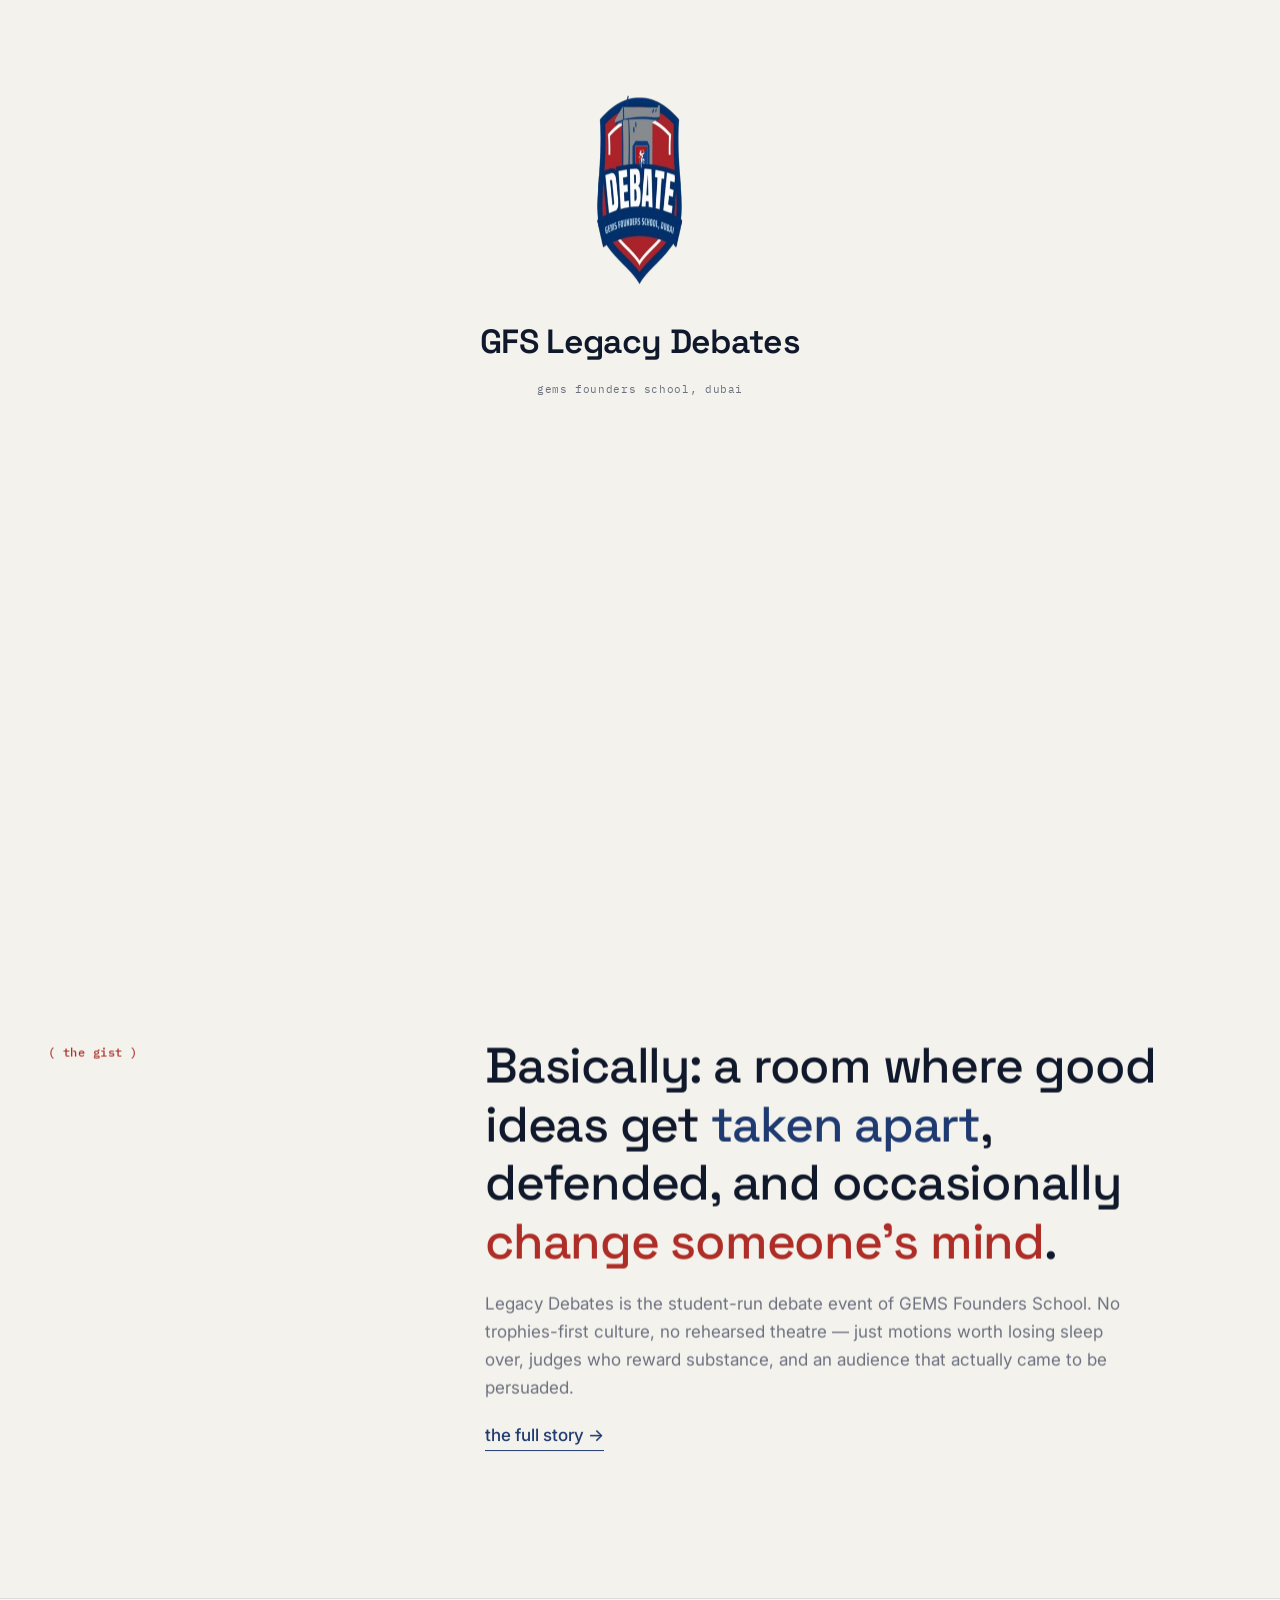
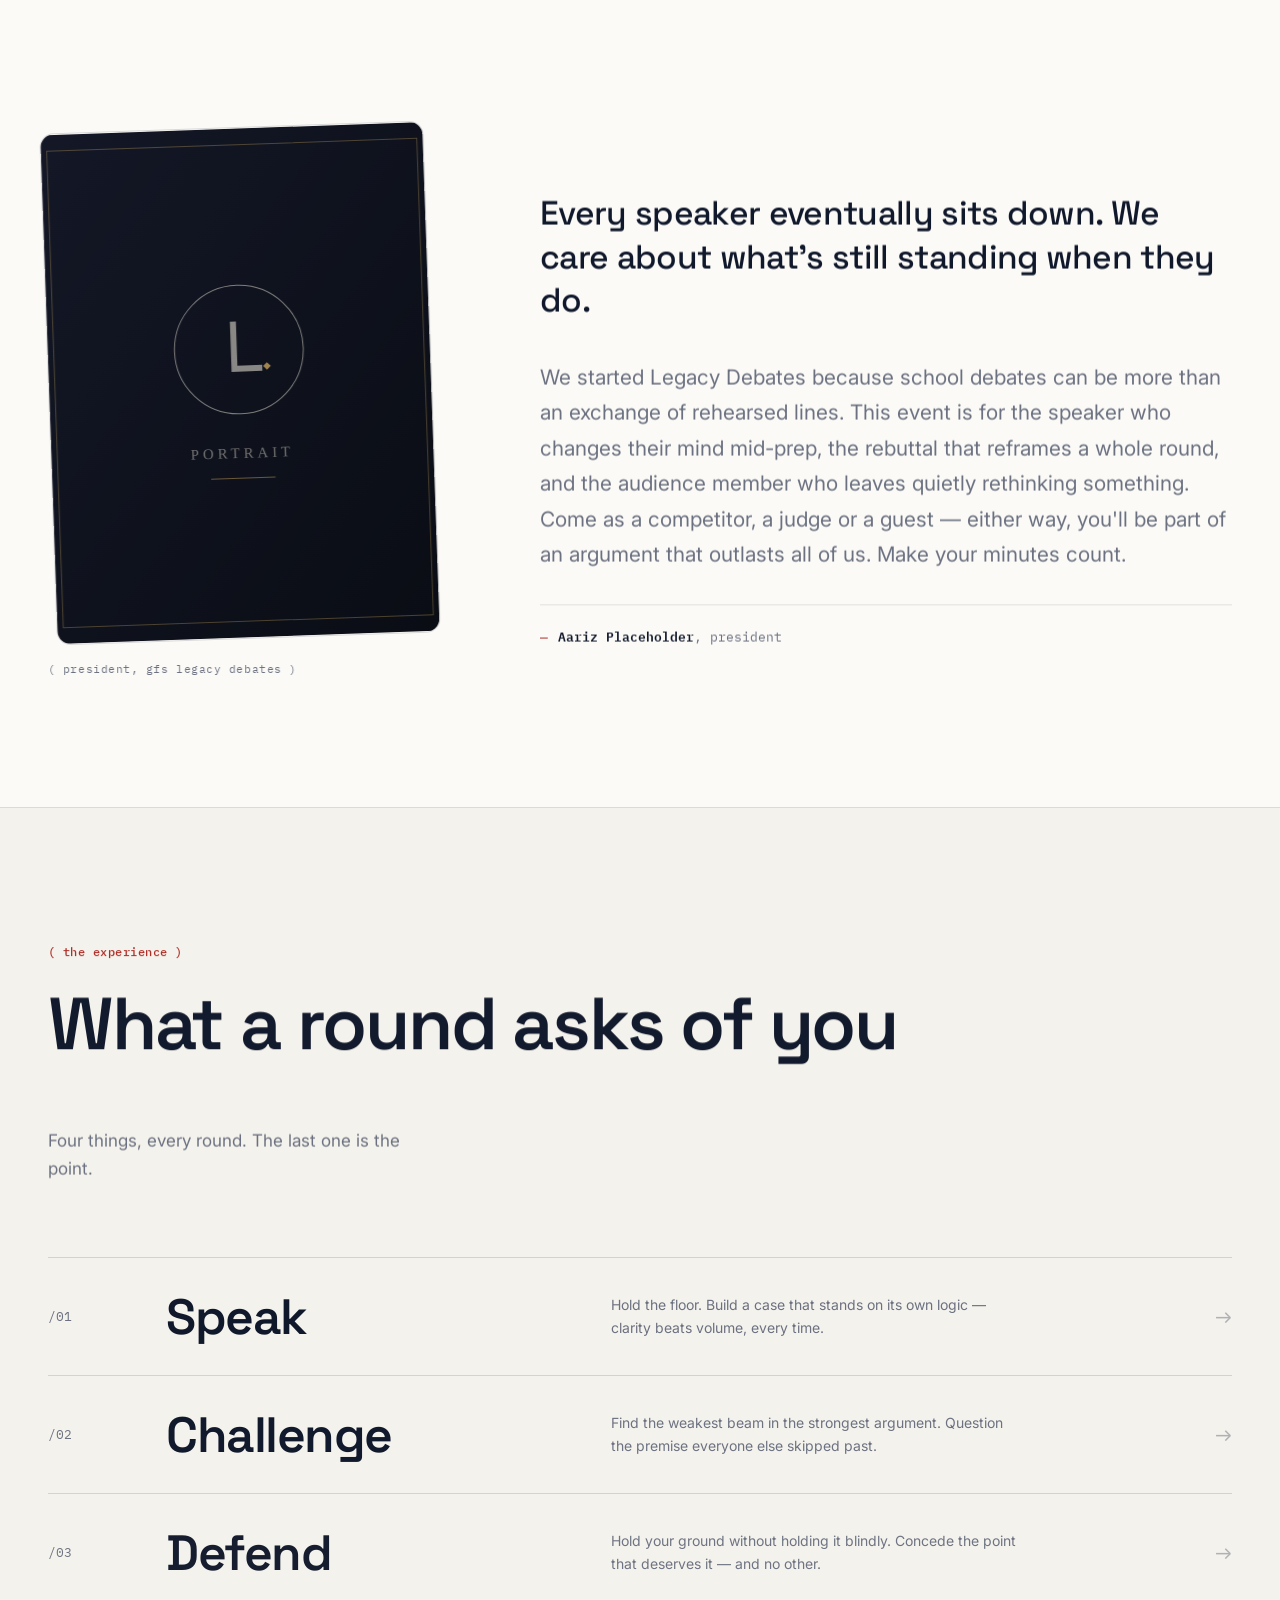
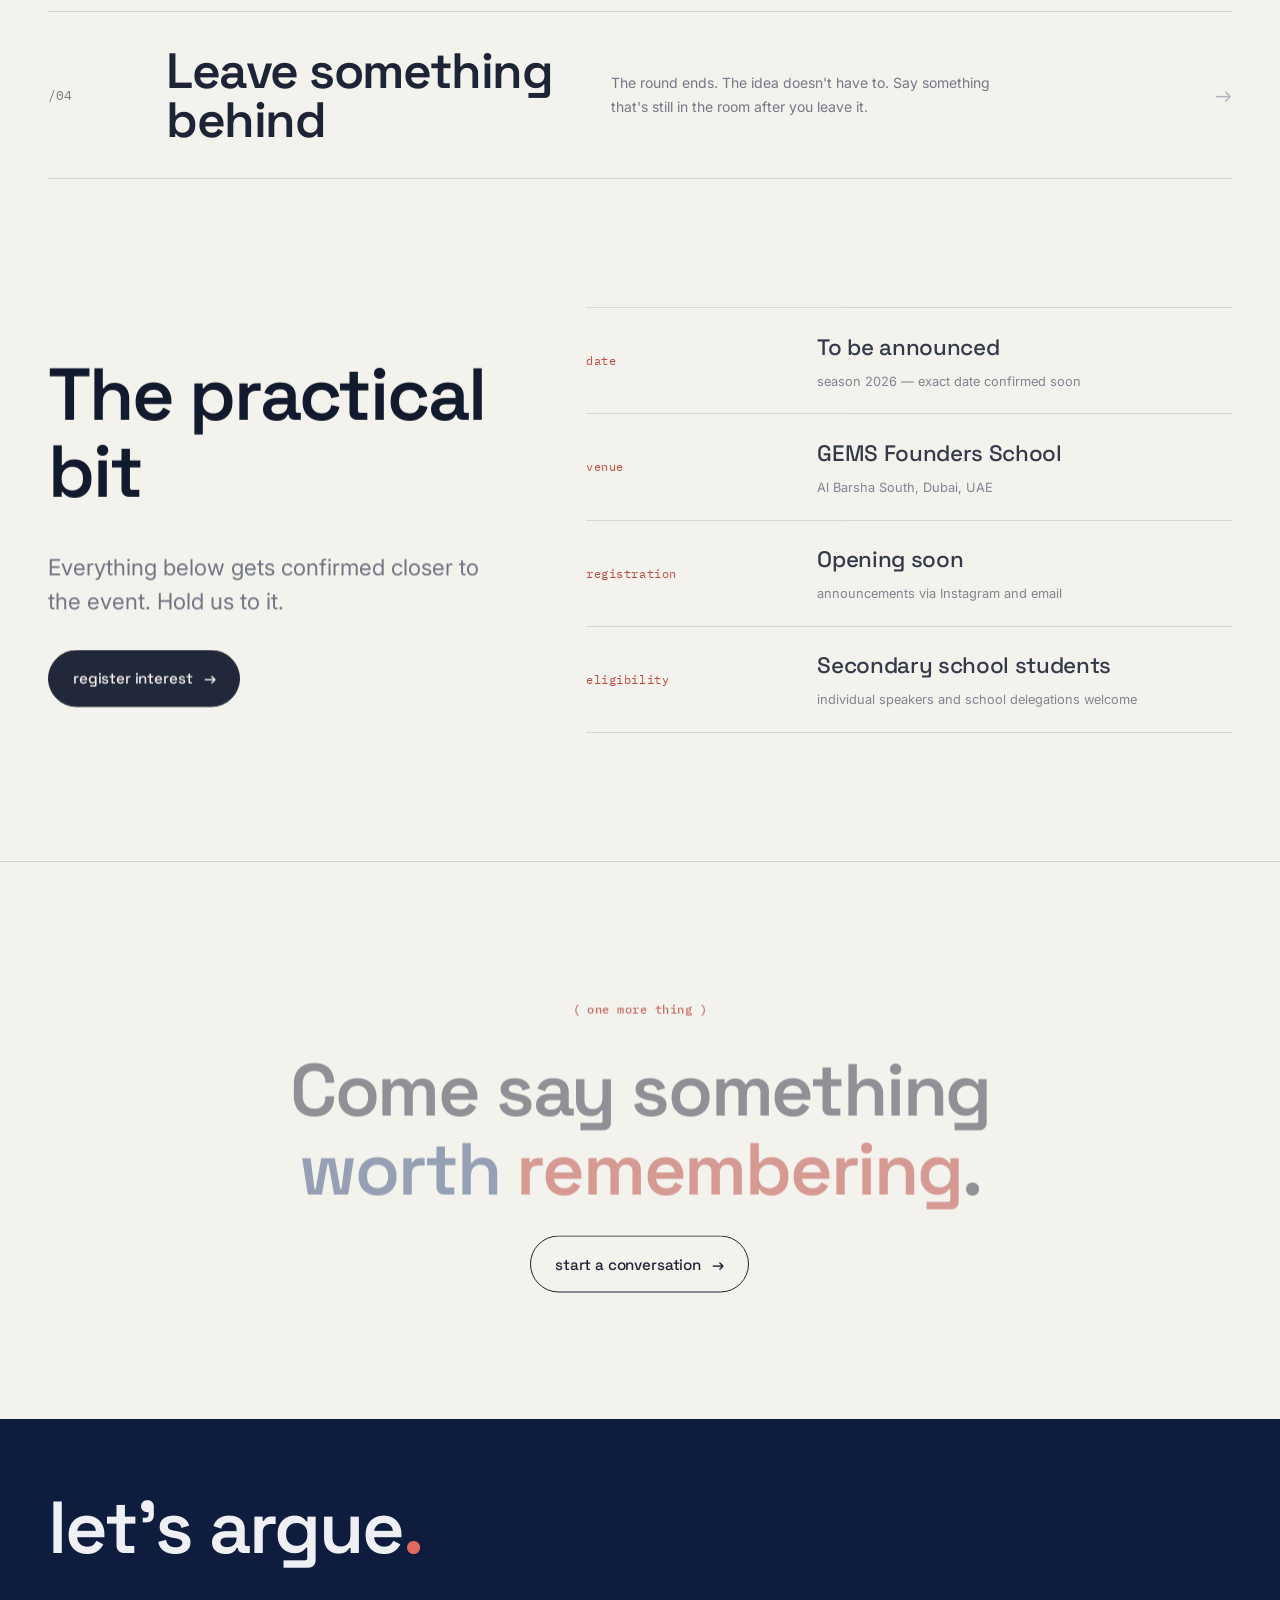
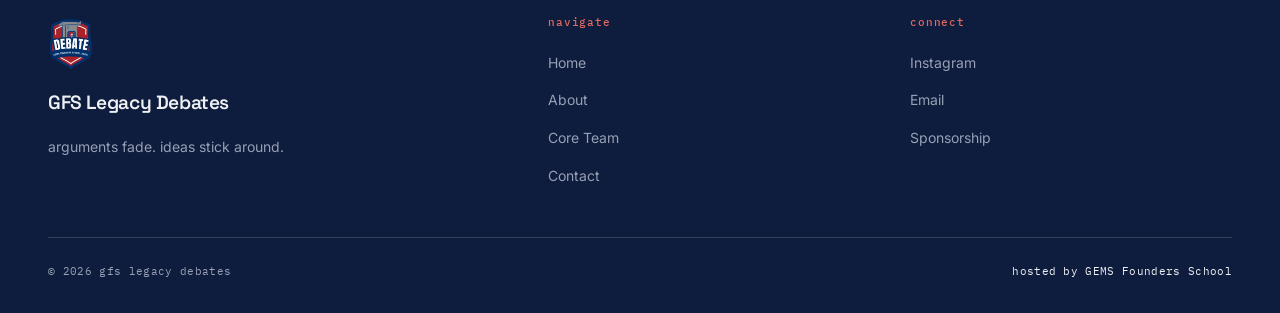
==== commit aef51053: "Redesign: nonchalant modern direction with official crest logo and navy/red palette Co-authored-by: " ====
--- a/index.html
+++ b/index.html
@@ -3,22 +3,21 @@
 <head>
   <meta charset="UTF-8" />
   <meta name="viewport" content="width=device-width, initial-scale=1.0" />
-  <title>GFS Legacy Debates — Arguments fade. Ideas leave a legacy.</title>
-  <meta name="description" content="GFS Legacy Debates is the flagship debate event of GEMS Founders School — a stage for speakers who believe ideas should outlast the people who voice them." />
+  <title>GFS Legacy Debates — arguments fade. ideas stick around.</title>
+  <meta name="description" content="GFS Legacy Debates is the student-run debate event of GEMS Founders School, Dubai. One event, a lot of opinions, all of them challenged." />
 
   <!-- Open Graph placeholders: update url/image before launch -->
   <meta property="og:title" content="GFS Legacy Debates" />
-  <meta property="og:description" content="Arguments fade. Ideas leave a legacy. The flagship debate event of GEMS Founders School." />
+  <meta property="og:description" content="arguments fade. ideas stick around. The student-run debate event of GEMS Founders School, Dubai." />
   <meta property="og:type" content="website" />
   <meta property="og:url" content="https://gfslegacydebates.example.com/" />
-  <meta property="og:image" content="assets/og-image.png" />
-
-  <!-- Favicon placeholder: replace with a production .ico / .png set -->
-  <link rel="icon" type="image/svg+xml" href="assets/logo.svg" />
+  <meta property="og:image" content="assets/logo.png" />
+
+  <link rel="icon" type="image/png" href="assets/logo.png" />
 
   <link rel="preconnect" href="https://fonts.googleapis.com" />
   <link rel="preconnect" href="https://fonts.gstatic.com" crossorigin />
-  <link href="https://fonts.googleapis.com/css2?family=Archivo:wght@400;500;600&family=Fraunces:ital,opsz,wght@0,9..144,300..600;1,9..144,300..600&display=swap" rel="stylesheet" />
+  <link href="https://fonts.googleapis.com/css2?family=Space+Grotesk:wght@500;600;700&family=Inter:wght@400;500;600&family=IBM+Plex+Mono:wght@400;500&display=swap" rel="stylesheet" />
 
   <link rel="stylesheet" href="css/style.css" />
   <link rel="stylesheet" href="css/animations.css" />
@@ -32,22 +31,20 @@
   <div class="intro" data-intro aria-hidden="true">
     <div class="intro-inner">
       <div class="intro-logo-mask">
-        <img src="assets/logo.svg" alt="" width="96" height="96" />
-      </div>
-      <div class="intro-rule"></div>
+        <img src="assets/logo.png" alt="" width="170" height="201" />
+      </div>
       <p class="intro-word" data-intro-word>GFS Legacy Debates</p>
-      <p class="intro-tag">Hosted by GEMS Founders School</p>
+      <p class="intro-tag">gems founders school, dubai</p>
     </div>
   </div>
 
   <header class="site-header" data-header>
     <div class="container header-inner">
       <a class="brand" href="index.html" aria-label="GFS Legacy Debates — home">
-        <!-- Replace assets/logo.svg with the official logo (e.g. assets/logo.png) -->
-        <img class="brand-mark" src="assets/logo.svg" alt="GFS Legacy Debates emblem" width="44" height="44" />
+        <img class="brand-mark" src="assets/logo.png" alt="GFS Legacy Debates crest" width="42" height="50" />
         <span class="brand-word">
           <span class="brand-name">GFS Legacy Debates</span>
-          <span class="brand-sub">GEMS Founders School</span>
+          <span class="brand-sub">gems founders school</span>
         </span>
       </a>
 
@@ -61,7 +58,7 @@
       </nav>
 
       <button class="menu-toggle" data-menu-toggle aria-expanded="false" aria-controls="mobile-menu" aria-label="Toggle navigation menu">
-        <span class="menu-toggle-label" aria-hidden="true">Menu</span>
+        <span class="menu-toggle-label" aria-hidden="true">menu</span>
         <span class="menu-toggle-lines" aria-hidden="true"><span></span><span></span></span>
       </button>
     </div>
@@ -74,85 +71,84 @@
       <li><a class="mobile-menu-link" href="team.html"><span class="idx">03</span>Core Team</a></li>
       <li><a class="mobile-menu-link" href="contact.html"><span class="idx">04</span>Contact</a></li>
     </ul>
-    <p class="mobile-menu-meta">GFS Legacy Debates — GEMS Founders School</p>
+    <p class="mobile-menu-meta">gfs legacy debates — gems founders school, dubai</p>
   </nav>
 
   <main id="main">
 
     <!-- ================= HERO ================= -->
     <section class="hero" aria-label="Introduction">
-      <div class="hero-ghost" data-parallax aria-hidden="true">LEGACY</div>
-
-      <div class="hairlines" aria-hidden="true"><i></i><i></i><i></i></div>
-
-      <div class="hero-fragments" aria-hidden="true">
-        <span>Argue</span>
-        <span>Question</span>
-        <span>Challenge</span>
-        <span>Persuade</span>
-      </div>
-
       <div class="container hero-content">
-        <p class="hero-school" data-hero="school">GEMS Founders School presents</p>
-
-        <h1 class="hero-title" data-hero="title">
-          <span class="line"><span>GFS <span class="word-outline">Legacy</span></span></span>
-          <span class="line"><span>Debates<span class="word-italic">.</span></span></span>
-        </h1>
-
-        <div class="hero-under" data-hero="under">
+        <div>
+          <p class="hero-school" data-hero="school">
+            <span class="dot">●</span> gems founders school, dubai — student-run
+          </p>
+
+          <h1 class="hero-title" data-hero="title">
+            <span class="line"><span>GFS Legacy</span></span>
+            <span class="line"><span><span class="accent">Debates</span><span class="full-stop">.</span></span></span>
+          </h1>
+
           <p class="hero-tagline" data-hero="tagline">
-            Arguments fade. <em>Ideas leave a legacy.</em>
+            arguments fade. ideas stick around.
           </p>
 
           <div class="hero-aside" data-hero="aside">
             <p>
-              The flagship debate event of GEMS Founders School — a stage for
-              speakers who believe an idea, argued well, should outlast the
-              person who voiced it.
+              A debate event run by students who take ideas seriously — and
+              themselves slightly less so. Come argue with us.
             </p>
             <div class="hero-actions">
-              <a class="btn" href="about.html">
-                <span class="btn-label">Discover Legacy</span>
-                <span class="btn-arrow" aria-hidden="true"></span>
+              <a class="btn btn--solid" href="about.html">
+                <span class="btn-label">see what it's about</span>
+                <span class="btn-arrow" aria-hidden="true">&rarr;</span>
               </a>
-              <a class="btn btn--ghost" href="team.html">
-                <span class="btn-label">Meet the Team</span>
-                <span class="btn-arrow" aria-hidden="true"></span>
+              <a class="btn" href="team.html">
+                <span class="btn-label">meet the team</span>
+                <span class="btn-arrow" aria-hidden="true">&rarr;</span>
               </a>
             </div>
           </div>
         </div>
-      </div>
-
-      <p class="hero-scroll" data-hero="scroll" aria-hidden="true">Scroll</p>
-    </section>
-
-    <!-- ================= EDITORIAL INTRODUCTION ================= -->
-    <section class="editorial on-paper section-pad" aria-labelledby="intro-heading">
-      <div class="hairlines" aria-hidden="true"><i></i><i></i><i></i></div>
-      <div class="container editorial-grid">
+
+        <div class="hero-crest" data-hero="crest">
+          <img src="assets/logo.png" alt="The GFS Legacy Debates crest" width="340" height="402" />
+          <span class="crest-tag">( the crest — treat it nicely )</span>
+        </div>
+      </div>
+
+      <div class="marquee" aria-hidden="true">
+        <div class="marquee-track">
+          <span>speak</span><span>challenge</span><span>defend</span><span>leave something behind</span>
+          <span>speak</span><span>challenge</span><span>defend</span><span>leave something behind</span>
+        </div>
+        <div class="marquee-track">
+          <span>speak</span><span>challenge</span><span>defend</span><span>leave something behind</span>
+          <span>speak</span><span>challenge</span><span>defend</span><span>leave something behind</span>
+        </div>
+      </div>
+    </section>
+
+    <!-- ================= THE GIST ================= -->
+    <section class="section-pad" aria-labelledby="gist-heading">
+      <div class="container gist-grid">
         <div>
-          <p class="kicker" data-reveal>The Event</p>
-          <h2 class="section-title" id="intro-heading" data-reveal>
-            Built for ideas — and the <em>courage</em> to challenge them.
-          </h2>
-        </div>
-        <div class="editorial-copy">
-          <p class="opener" data-reveal>
-            Legacy Debates is not a trophy hunt. It is a room full of people who
-            take ideas seriously — who prepare, listen, concede when they must,
-            and press harder when they shouldn't. Over one intense event,
-            student speakers from across the region argue the questions that
-            deserve arguing.
+          <p class="kicker" data-reveal>( the gist )</p>
+          <h2 class="sr-only" id="gist-heading">What GFS Legacy Debates is</h2>
+        </div>
+        <div class="gist-copy">
+          <p class="big-line" data-reveal>
+            Basically: a room where good ideas get
+            <span class="accent">taken apart</span>, defended, and occasionally
+            <span class="accent-red">change someone's mind</span>.
           </p>
           <p class="support" data-reveal>
-            Hosted by GEMS Founders School, the event brings together motions
-            worth losing sleep over, adjudication that rewards substance over
-            theatre, and an audience that came to be persuaded. What is said
-            here is meant to be carried out of the room.
-          </p>
-          <p data-reveal><a class="text-link" href="about.html">Read the full story</a></p>
+            Legacy Debates is the student-run debate event of GEMS Founders
+            School. No trophies-first culture, no rehearsed theatre — just
+            motions worth losing sleep over, judges who reward substance, and an
+            audience that actually came to be persuaded.
+          </p>
+          <p data-reveal><a class="text-link" href="about.html">the full story &rarr;</a></p>
         </div>
       </div>
     </section>
@@ -167,38 +163,34 @@
             <!-- Replace with the President's portrait: assets/images/president.jpg -->
             <img src="assets/images/portrait-placeholder.svg" alt="Portrait of the President of GFS Legacy Debates" loading="lazy" width="600" height="760" />
           </div>
-          <figcaption>President · GFS Legacy Debates</figcaption>
+          <figcaption>( president, gfs legacy debates )</figcaption>
         </figure>
 
         <div class="president-message">
-          <span class="quote-mark" aria-hidden="true">&ldquo;</span>
-          <p class="kicker" data-reveal>A Word Before We Begin</p>
+          <p class="kicker" data-reveal>( a word from the president )</p>
           <h2 class="sr-only" id="president-heading">Message from the President</h2>
 
           <blockquote data-reveal>
             <p>
-              Every speaker in this event will eventually sit down. The question
-              we care about is what remains standing when they do.
+              Every speaker eventually sits down. We care about what's still
+              standing when they do.
             </p>
             <p>
               <!-- EDIT: replace with the President's real message -->
-              Legacy Debates began with a simple conviction — that a school
-              debate can be more than an exchange of rehearsed lines. We built
-              this event for the speaker who changes their mind mid-preparation,
-              for the rebuttal that reframes an entire round, and for the
-              audience member who leaves quietly rethinking something they were
-              certain about that morning. Whether you arrive as a competitor, an
-              adjudicator or a guest, you will be part of an argument that
-              started before us and will continue long after. Make your minutes
-              count.
+              We started Legacy Debates because school debates can be more than
+              an exchange of rehearsed lines. This event is for the speaker who
+              changes their mind mid-prep, the rebuttal that reframes a whole
+              round, and the audience member who leaves quietly rethinking
+              something. Come as a competitor, a judge or a guest — either way,
+              you'll be part of an argument that outlasts all of us. Make your
+              minutes count.
             </p>
           </blockquote>
 
           <div class="president-sig" data-reveal>
-            <span class="signature" aria-hidden="true">A. Placeholder</span>
+            <span class="dash" aria-hidden="true">—</span>
             <p class="who">
-              <strong>Aariz Placeholder</strong> <!-- EDIT: President's name -->
-              President, GFS Legacy Debates
+              <strong>Aariz Placeholder</strong><span>, president</span> <!-- EDIT: President's name -->
             </p>
           </div>
         </div>
@@ -206,51 +198,50 @@
       </div>
     </section>
 
-    <!-- ================= PILLARS / HIGHLIGHTS ================= -->
-    <section class="on-paper section-pad" aria-labelledby="pillars-heading">
+    <!-- ================= PILLARS ================= -->
+    <section class="section-pad" aria-labelledby="pillars-heading">
       <div class="container">
         <div class="pillars-head">
           <div>
-            <p class="kicker" data-reveal>The Experience</p>
-            <h2 class="section-title" id="pillars-heading" data-reveal>What a round demands of&nbsp;you</h2>
-          </div>
-          <p class="muted" data-reveal style="max-width: 34ch;">
-            Four disciplines, practised in every round — and remembered long
-            after the final one.
+            <p class="kicker" data-reveal>( the experience )</p>
+            <h2 class="section-title" id="pillars-heading" data-reveal>What a round asks of you</h2>
+          </div>
+          <p class="muted" data-reveal style="max-width: 32ch;">
+            Four things, every round. The last one is the point.
           </p>
         </div>
 
         <div class="pillars" role="list">
           <div class="pillar" role="listitem" data-reveal="none">
             <div class="pillar-row">
-              <span class="pillar-num" aria-hidden="true">01</span>
+              <span class="pillar-num" aria-hidden="true">/01</span>
               <h3 class="pillar-name">Speak</h3>
-              <p class="pillar-desc">Command the floor. Structure a case that stands on its own logic, delivered with clarity rather than volume.</p>
-              <span class="pillar-cue" aria-hidden="true"></span>
+              <p class="pillar-desc">Hold the floor. Build a case that stands on its own logic — clarity beats volume, every time.</p>
+              <span class="pillar-cue" aria-hidden="true">&rarr;</span>
             </div>
           </div>
           <div class="pillar" role="listitem" data-reveal="none">
             <div class="pillar-row">
-              <span class="pillar-num" aria-hidden="true">02</span>
+              <span class="pillar-num" aria-hidden="true">/02</span>
               <h3 class="pillar-name">Challenge</h3>
-              <p class="pillar-desc">Find the weakest beam in the strongest argument. Question premises everyone else accepted without noticing.</p>
-              <span class="pillar-cue" aria-hidden="true"></span>
+              <p class="pillar-desc">Find the weakest beam in the strongest argument. Question the premise everyone else skipped past.</p>
+              <span class="pillar-cue" aria-hidden="true">&rarr;</span>
             </div>
           </div>
           <div class="pillar" role="listitem" data-reveal="none">
             <div class="pillar-row">
-              <span class="pillar-num" aria-hidden="true">03</span>
+              <span class="pillar-num" aria-hidden="true">/03</span>
               <h3 class="pillar-name">Defend</h3>
-              <p class="pillar-desc">Hold your ground under pressure without holding it blindly. Concede the point that deserves conceding — and no other.</p>
-              <span class="pillar-cue" aria-hidden="true"></span>
+              <p class="pillar-desc">Hold your ground without holding it blindly. Concede the point that deserves it — and no other.</p>
+              <span class="pillar-cue" aria-hidden="true">&rarr;</span>
             </div>
           </div>
           <div class="pillar" role="listitem" data-reveal="none">
             <div class="pillar-row">
-              <span class="pillar-num" aria-hidden="true">04</span>
-              <h3 class="pillar-name">Leave a Legacy</h3>
-              <p class="pillar-desc">The round ends; the idea doesn't. Speak so that something of your argument stays in the room after you leave it.</p>
-              <span class="pillar-cue" aria-hidden="true"></span>
+              <span class="pillar-num" aria-hidden="true">/04</span>
+              <h3 class="pillar-name">Leave something behind</h3>
+              <p class="pillar-desc">The round ends. The idea doesn't have to. Say something that's still in the room after you leave it.</p>
+              <span class="pillar-cue" aria-hidden="true">&rarr;</span>
             </div>
           </div>
         </div>
@@ -258,19 +249,18 @@
     </section>
 
     <!-- ================= EVENT DETAILS ================= -->
-    <section class="section-pad" aria-labelledby="details-heading">
+    <section class="section-pad" style="padding-top: 0;" aria-labelledby="details-heading">
       <div class="container facts-grid">
         <div class="facts-aside">
-          <p class="kicker" data-reveal>The Essentials</p>
-          <h2 class="section-title" id="details-heading" data-reveal>Event information</h2>
+          <p class="kicker" data-reveal>( the details )</p>
+          <h2 class="section-title" id="details-heading" data-reveal>The practical bit</h2>
           <p class="lede muted" data-reveal>
-            Details are confirmed closer to the event. Everything below is easy
-            to update — and easy to hold us to.
+            Everything below gets confirmed closer to the event. Hold us to it.
           </p>
           <p data-reveal>
-            <a class="btn" href="contact.html">
-              <span class="btn-label">Register Interest</span>
-              <span class="btn-arrow" aria-hidden="true"></span>
+            <a class="btn btn--solid" href="contact.html">
+              <span class="btn-label">register interest</span>
+              <span class="btn-arrow" aria-hidden="true">&rarr;</span>
             </a>
           </p>
         </div>
@@ -278,20 +268,20 @@
         <!-- EDIT EVENT DETAILS HERE: change the <dd> values below -->
         <dl class="facts" data-reveal="none">
           <div class="fact">
-            <dt>Date</dt>
-            <dd>To be announced<small>Season 2026 — exact date confirmed soon</small></dd>
+            <dt>date</dt>
+            <dd>To be announced<small>season 2026 — exact date confirmed soon</small></dd>
           </div>
           <div class="fact">
-            <dt>Venue</dt>
+            <dt>venue</dt>
             <dd>GEMS Founders School<small>Al Barsha South, Dubai, UAE</small></dd>
           </div>
           <div class="fact">
-            <dt>Registration</dt>
-            <dd>Opening soon<small>Announcements via Instagram and email</small></dd>
+            <dt>registration</dt>
+            <dd>Opening soon<small>announcements via Instagram and email</small></dd>
           </div>
           <div class="fact">
-            <dt>Eligibility</dt>
-            <dd>Secondary school students<small>Individual speakers and school delegations welcome</small></dd>
+            <dt>eligibility</dt>
+            <dd>Secondary school students<small>individual speakers and school delegations welcome</small></dd>
           </div>
         </dl>
       </div>
@@ -300,14 +290,14 @@
     <!-- ================= CLOSING ================= -->
     <section class="closing section-pad" aria-label="Closing statement">
       <div class="container">
-        <div class="closing-rule" data-grow="y" aria-hidden="true"></div>
+        <p class="kicker" data-reveal>( one more thing )</p>
         <p class="statement" data-reveal>
-          Your argument lasts minutes.<br />
-          <em>Your impact can last far longer.</em>
+          Come say something <span class="accent">worth</span>
+          <span class="accent-red">remembering</span>.
         </p>
         <a class="btn" href="contact.html" data-reveal>
-          <span class="btn-label">Start a Conversation</span>
-          <span class="btn-arrow" aria-hidden="true"></span>
+          <span class="btn-label">start a conversation</span>
+          <span class="btn-arrow" aria-hidden="true">&rarr;</span>
         </a>
       </div>
     </section>
@@ -317,14 +307,15 @@
   <!-- ================= FOOTER ================= -->
   <footer class="site-footer">
     <div class="container">
+      <p class="footer-headline">let's argue<span class="accent-red">.</span></p>
       <div class="footer-grid">
         <div class="footer-brand">
-          <img src="assets/logo.svg" alt="GFS Legacy Debates emblem" width="46" height="46" loading="lazy" />
+          <img src="assets/logo.png" alt="GFS Legacy Debates crest" width="58" height="69" loading="lazy" />
           <span class="footer-name">GFS Legacy Debates</span>
-          <p class="footer-line">Arguments fade. Ideas leave a legacy.</p>
+          <p class="footer-line">arguments fade. ideas stick around.</p>
         </div>
         <div class="footer-col">
-          <h3>Navigate</h3>
+          <h3>navigate</h3>
           <ul>
             <li><a href="index.html">Home</a></li>
             <li><a href="about.html">About</a></li>
@@ -333,7 +324,7 @@
           </ul>
         </div>
         <div class="footer-col">
-          <h3>Connect</h3>
+          <h3>connect</h3>
           <ul>
             <!-- EDIT: replace with real handles and addresses -->
             <li><a href="https://instagram.com/gfslegacydebates" rel="noopener" target="_blank">Instagram</a></li>
@@ -343,8 +334,8 @@
         </div>
       </div>
       <div class="footer-base">
-        <span>&copy; <span data-year>2026</span> GFS Legacy Debates. All rights reserved.</span>
-        <span class="host">Hosted by GEMS Founders School</span>
+        <span>&copy; <span data-year>2026</span> gfs legacy debates</span>
+        <span class="host">hosted by GEMS Founders School</span>
       </div>
     </div>
   </footer>
--- a/css/style.css
+++ b/css/style.css
@@ -1,49 +1,48 @@
 /* ==========================================================================
    GFS LEGACY DEBATES — Core stylesheet
-   Design system, layout, and components.
-   Palette: ink (deep navy-black), paper (warm ivory), gold accent.
-   Type: Fraunces (display serif) + Archivo (grotesque sans).
+   Direction: nonchalant, modern, custom. Light off-white base, navy ink,
+   logo red used sparingly. Big grotesque type, mono labels, flat surfaces,
+   generous whitespace. No ornament for ornament's sake.
+   Palette is sampled from the official crest (assets/logo.png).
    ========================================================================== */
 
 /* ---------- Design tokens ---------- */
 
 :root {
-  /* Colour */
-  --ink: #0a0d14;
-  --ink-raise: #0e1220;
-  --ink-soft: #141827;
-  --paper: #f3eee3;
-  --paper-deep: #eae3d1;
-  --text-dark: #ede7da;        /* text on ink */
-  --muted-dark: #a49d8f;       /* muted text on ink */
-  --text-light: #14161d;       /* text on paper */
-  --muted-light: #6d675c;      /* muted text on paper */
-  --gold: #c4a05c;
-  --gold-deep: #9c7b3c;
-  --line-dark: rgba(237, 231, 218, 0.14);
-  --line-light: rgba(20, 22, 29, 0.16);
+  /* Colour — from the crest */
+  --bg: #f4f2ec;            /* warm off-white base */
+  --surface: #fbfaf7;       /* raised cards / form fields */
+  --ink: #10182b;           /* near-black navy text */
+  --navy: #1e3a70;          /* crest navy — accents, dark surfaces */
+  --navy-deep: #0e1c3d;     /* footer / dark band */
+  --red: #ae2d26;           /* crest red — small doses only */
+  --muted: #6b7180;         /* secondary text */
+  --line: rgba(16, 24, 43, 0.14);
+  --line-strong: rgba(16, 24, 43, 0.55);
+  --line-invert: rgba(244, 242, 236, 0.16);
 
   /* Type */
-  --font-display: "Fraunces", Georgia, "Times New Roman", serif;
-  --font-body: "Archivo", "Helvetica Neue", Arial, sans-serif;
-
-  --step--1: clamp(0.8rem, 0.75rem + 0.2vw, 0.875rem);
+  --font-display: "Space Grotesk", "Helvetica Neue", Arial, sans-serif;
+  --font-body: "Inter", "Helvetica Neue", Arial, sans-serif;
+  --font-mono: "IBM Plex Mono", "SFMono-Regular", Consolas, monospace;
+
+  --step--1: clamp(0.8rem, 0.76rem + 0.2vw, 0.875rem);
   --step-0: clamp(0.95rem, 0.9rem + 0.25vw, 1.0625rem);
-  --step-1: clamp(1.15rem, 1.05rem + 0.5vw, 1.375rem);
-  --step-2: clamp(1.5rem, 1.3rem + 1vw, 2rem);
-  --step-3: clamp(2rem, 1.6rem + 2vw, 3rem);
-  --step-4: clamp(2.6rem, 1.9rem + 3.4vw, 4.4rem);
-  --step-5: clamp(3.2rem, 2rem + 6vw, 6.4rem);
+  --step-1: clamp(1.15rem, 1.05rem + 0.5vw, 1.4rem);
+  --step-2: clamp(1.5rem, 1.3rem + 1vw, 2.1rem);
+  --step-3: clamp(2rem, 1.6rem + 2vw, 3.1rem);
+  --step-4: clamp(2.6rem, 1.9rem + 3.6vw, 4.6rem);
+  --step-5: clamp(3.4rem, 2.1rem + 6.5vw, 7rem);
 
   /* Layout */
-  --container: 76rem;
+  --container: 78rem;
   --gutter: clamp(1.25rem, 4vw, 3rem);
-  --section-y: clamp(4.5rem, 10vw, 8.5rem);
-  --header-h: 4.75rem;
+  --section-y: clamp(4.5rem, 10vw, 8rem);
+  --header-h: 4.5rem;
+  --radius: 14px;
 
   /* Motion */
   --ease-out: cubic-bezier(0.22, 1, 0.36, 1);
-  --dur: 0.5s;
 }
 
 /* ---------- Base ---------- */
@@ -61,8 +60,8 @@
 
 body {
   margin: 0;
-  background: var(--ink);
-  color: var(--text-dark);
+  background: var(--bg);
+  color: var(--ink);
   font-family: var(--font-body);
   font-size: var(--step-0);
   line-height: 1.65;
@@ -75,23 +74,12 @@
   overflow: hidden;
 }
 
-/* Film-grain overlay, barely visible */
-body::after {
-  content: "";
-  position: fixed;
-  inset: 0;
-  z-index: 9997;
-  pointer-events: none;
-  opacity: 0.05;
-  background-image: url("data:image/svg+xml,%3Csvg xmlns='http://www.w3.org/2000/svg' width='140' height='140'%3E%3Cfilter id='n'%3E%3CfeTurbulence type='fractalNoise' baseFrequency='0.85' numOctaves='2'/%3E%3C/filter%3E%3Crect width='140' height='140' filter='url(%23n)' opacity='0.55'/%3E%3C/svg%3E");
-}
-
 h1, h2, h3, h4 {
   font-family: var(--font-display);
-  font-weight: 420;
-  line-height: 1.08;
-  letter-spacing: -0.015em;
-  margin: 0 0 0.6em;
+  font-weight: 600;
+  line-height: 1.04;
+  letter-spacing: -0.03em;
+  margin: 0 0 0.55em;
 }
 
 p {
@@ -114,19 +102,13 @@
   list-style: none;
 }
 
-em, i {
-  font-family: var(--font-display);
-  font-style: italic;
-  letter-spacing: 0;
-}
-
 ::selection {
-  background: var(--gold);
-  color: var(--ink);
+  background: var(--navy);
+  color: var(--bg);
 }
 
 :focus-visible {
-  outline: 2px solid var(--gold);
+  outline: 2px solid var(--red);
   outline-offset: 3px;
 }
 
@@ -153,10 +135,11 @@
   left: 1rem;
   z-index: 10000;
   padding: 0.75rem 1.25rem;
-  background: var(--gold);
-  color: var(--ink);
+  background: var(--navy);
+  color: #fff;
   font-weight: 600;
   font-size: var(--step--1);
+  border-radius: 8px;
 }
 
 .skip-link:focus-visible {
@@ -165,81 +148,75 @@
 
 /* ---------- Shared text patterns ---------- */
 
+/* Casual mono tag, e.g. "( the event )" */
 .kicker {
-  display: inline-flex;
-  align-items: center;
-  gap: 0.9rem;
-  font-size: 0.72rem;
-  font-weight: 600;
-  letter-spacing: 0.32em;
-  text-transform: uppercase;
-  color: var(--gold);
-  margin-bottom: clamp(1.1rem, 2.5vw, 1.75rem);
-}
-
-.kicker::before {
-  content: "";
-  width: 2.4rem;
-  height: 1px;
-  background: currentColor;
-  flex: none;
+  display: inline-block;
+  font-family: var(--font-mono);
+  font-size: 0.78rem;
+  font-weight: 500;
+  letter-spacing: 0.04em;
+  color: var(--red);
+  margin-bottom: clamp(1rem, 2.5vw, 1.5rem);
 }
 
 .section-title {
   font-size: var(--step-4);
-  max-width: 18ch;
-}
-
-.section-title em {
-  color: var(--gold);
+  max-width: 20ch;
+}
+
+.section-title .accent {
+  color: var(--navy);
 }
 
 .lede {
   font-size: var(--step-1);
-  line-height: 1.55;
-  max-width: 34ch;
-  font-weight: 300;
-}
-
-.on-paper {
-  background: var(--paper);
-  color: var(--text-light);
-}
-
-.on-paper .muted { color: var(--muted-light); }
-.muted { color: var(--muted-dark); }
+  line-height: 1.5;
+  max-width: 38ch;
+  font-weight: 400;
+}
+
+.muted {
+  color: var(--muted);
+}
+
+.on-dark {
+  background: var(--navy-deep);
+  color: #eef0f4;
+}
+
+.on-dark .muted { color: #97a0b4; }
+.on-dark .kicker { color: #e2695f; }
 
 /* ---------- Buttons ---------- */
 
 .btn {
-  --btn-fg: var(--text-dark);
   position: relative;
   display: inline-flex;
   align-items: center;
-  gap: 0.9rem;
-  padding: 1rem 1.75rem;
-  min-height: 3.25rem;
-  border: 1px solid var(--gold-deep);
-  color: var(--btn-fg);
+  gap: 0.7rem;
+  padding: 0.95rem 1.5rem;
+  min-height: 3.1rem;
+  border: 1px solid var(--ink);
+  border-radius: 999px;
+  color: var(--ink);
   background: transparent;
-  font-family: var(--font-body);
-  font-size: 0.8rem;
-  font-weight: 600;
-  letter-spacing: 0.22em;
-  text-transform: uppercase;
+  font-family: var(--font-display);
+  font-size: 0.95rem;
+  font-weight: 500;
+  letter-spacing: -0.01em;
   cursor: pointer;
   overflow: hidden;
-  transition: color 0.45s var(--ease-out), border-color 0.45s var(--ease-out);
+  transition: color 0.35s var(--ease-out), border-color 0.35s var(--ease-out);
 }
 
 .btn::before {
   content: "";
   position: absolute;
   inset: 0;
-  background: var(--gold);
-  transform: scaleX(0);
-  transform-origin: left center;
-  transition: transform 0.45s var(--ease-out);
+  background: var(--ink);
+  border-radius: inherit;
+  transform: translateY(101%);
+  transition: transform 0.4s var(--ease-out);
   z-index: 0;
 }
 
@@ -248,80 +225,70 @@
   z-index: 1;
 }
 
-.btn .btn-label {
-  transition: transform 0.45s var(--ease-out);
-}
-
 .btn .btn-arrow {
-  width: 1.15rem;
-  height: 1px;
-  background: currentColor;
-  position: relative;
-  transition: transform 0.45s var(--ease-out);
-}
-
-.btn .btn-arrow::after {
-  content: "";
-  position: absolute;
-  right: 0;
-  top: 50%;
-  width: 0.45rem;
-  height: 0.45rem;
-  border-top: 1px solid currentColor;
-  border-right: 1px solid currentColor;
-  transform: translateY(-50%) rotate(45deg);
+  display: inline-block;
+  transition: transform 0.35s var(--ease-out);
 }
 
 .btn:hover,
 .btn:focus-visible {
-  color: var(--ink);
-  border-color: var(--gold);
+  color: var(--bg);
 }
 
 .btn:hover::before,
 .btn:focus-visible::before {
-  transform: scaleX(1);
-}
-
-.btn:hover .btn-label { transform: translateX(2px); }
-.btn:hover .btn-arrow { transform: translateX(5px); }
-
-.btn--ghost {
-  border-color: var(--line-dark);
-}
-
-.on-paper .btn {
-  --btn-fg: var(--text-light);
-}
-
-.on-paper .btn--ghost {
-  border-color: var(--line-light);
+  transform: translateY(0);
+}
+
+.btn:hover .btn-arrow {
+  transform: translateX(4px);
+}
+
+.btn--solid {
+  background: var(--ink);
+  color: var(--bg);
+}
+
+.btn--solid::before {
+  background: var(--red);
+}
+
+.btn--solid:hover,
+.btn--solid:focus-visible {
+  color: #fff;
+  border-color: var(--red);
+}
+
+.on-dark .btn {
+  border-color: #eef0f4;
+  color: #eef0f4;
+}
+
+.on-dark .btn::before {
+  background: #eef0f4;
+}
+
+.on-dark .btn:hover,
+.on-dark .btn:focus-visible {
+  color: var(--navy-deep);
 }
 
 .text-link {
   display: inline-block;
   position: relative;
   font-weight: 500;
-  color: var(--gold);
+  color: var(--navy);
   padding-bottom: 2px;
-}
-
-.text-link::after {
-  content: "";
-  position: absolute;
-  left: 0;
-  bottom: 0;
-  width: 100%;
-  height: 1px;
-  background: currentColor;
-  transform: scaleX(0.35);
-  transform-origin: left;
-  transition: transform 0.4s var(--ease-out);
-}
-
-.text-link:hover::after,
-.text-link:focus-visible::after {
-  transform: scaleX(1);
+  background-image: linear-gradient(currentColor, currentColor);
+  background-size: 100% 1px;
+  background-repeat: no-repeat;
+  background-position: 0 100%;
+  transition: color 0.3s ease;
+}
+
+.text-link:hover,
+.text-link:focus-visible {
+  color: var(--red);
 }
 
 /* ---------- Header / navigation ---------- */
@@ -332,15 +299,15 @@
   left: 0;
   right: 0;
   z-index: 900;
-  transition: background 0.4s ease, border-color 0.4s ease, transform 0.45s var(--ease-out);
+  transition: background 0.35s ease, border-color 0.35s ease, transform 0.4s var(--ease-out);
   border-bottom: 1px solid transparent;
 }
 
 .site-header.is-solid {
-  background: rgba(10, 13, 20, 0.88);
-  -webkit-backdrop-filter: blur(14px);
-  backdrop-filter: blur(14px);
-  border-bottom-color: var(--line-dark);
+  background: rgba(244, 242, 236, 0.9);
+  -webkit-backdrop-filter: blur(12px);
+  backdrop-filter: blur(12px);
+  border-bottom-color: var(--line);
 }
 
 .site-header.is-hidden {
@@ -358,83 +325,80 @@
 .brand {
   display: inline-flex;
   align-items: center;
-  gap: 0.85rem;
+  gap: 0.7rem;
 }
 
 .brand-mark {
-  width: 2.6rem;
-  height: 2.6rem;
+  width: auto;
+  height: 2.45rem;
   flex: none;
-  transition: transform 0.5s var(--ease-out);
+  transition: transform 0.4s var(--ease-out);
 }
 
 .brand:hover .brand-mark {
-  transform: rotate(8deg);
+  transform: rotate(-6deg);
 }
 
 .brand-word {
   display: flex;
   flex-direction: column;
-  line-height: 1.12;
+  line-height: 1.1;
 }
 
 .brand-name {
   font-family: var(--font-display);
-  font-size: 1.05rem;
-  letter-spacing: 0.02em;
-  color: var(--text-dark);
+  font-size: 1rem;
+  font-weight: 600;
+  letter-spacing: -0.02em;
 }
 
 .brand-sub {
-  font-size: 0.6rem;
-  letter-spacing: 0.28em;
-  text-transform: uppercase;
-  color: var(--muted-dark);
+  font-family: var(--font-mono);
+  font-size: 0.58rem;
+  letter-spacing: 0.06em;
+  color: var(--muted);
   margin-top: 2px;
 }
 
 .site-nav ul {
   display: flex;
-  gap: clamp(1.5rem, 3vw, 2.75rem);
+  align-items: center;
+  gap: clamp(1.25rem, 2.5vw, 2.25rem);
 }
 
 .nav-link {
   position: relative;
   display: inline-block;
   padding: 0.5rem 0;
-  font-size: 0.78rem;
+  font-family: var(--font-display);
+  font-size: 0.95rem;
   font-weight: 500;
-  letter-spacing: 0.2em;
-  text-transform: uppercase;
-  color: var(--muted-dark);
-  transition: color 0.3s ease;
+  color: var(--muted);
+  transition: color 0.25s ease;
 }
 
 .nav-link::after {
   content: "";
   position: absolute;
   left: 0;
-  bottom: 0.2rem;
+  bottom: 0.25rem;
   width: 100%;
-  height: 1px;
-  background: var(--gold);
+  height: 2px;
+  border-radius: 2px;
+  background: var(--red);
   transform: scaleX(0);
   transform-origin: right;
-  transition: transform 0.45s var(--ease-out);
+  transition: transform 0.4s var(--ease-out);
 }
 
 .nav-link:hover,
 .nav-link:focus-visible,
 .nav-link.is-active {
-  color: var(--text-dark);
+  color: var(--ink);
 }
 
 .nav-link:hover::after,
-.nav-link:focus-visible::after {
-  transform: scaleX(1);
-  transform-origin: left;
-}
-
+.nav-link:focus-visible::after,
 .nav-link.is-active::after {
   transform: scaleX(1);
   transform-origin: left;
@@ -450,42 +414,41 @@
   border: 0;
   padding: 0.6rem 0;
   cursor: pointer;
-  color: var(--text-dark);
+  color: var(--ink);
 }
 
 .menu-toggle-label {
+  font-family: var(--font-mono);
   font-size: 0.72rem;
-  font-weight: 600;
-  letter-spacing: 0.3em;
-  text-transform: uppercase;
+  letter-spacing: 0.08em;
 }
 
 .menu-toggle-lines {
   display: inline-flex;
   flex-direction: column;
-  gap: 7px;
-  width: 2rem;
+  gap: 6px;
+  width: 1.8rem;
 }
 
 .menu-toggle-lines span {
   display: block;
-  height: 1.5px;
+  height: 2px;
+  border-radius: 2px;
   background: currentColor;
   transition: transform 0.4s var(--ease-out), width 0.4s var(--ease-out);
 }
 
 .menu-toggle-lines span:last-child {
-  width: 70%;
-  align-self: flex-end;
+  width: 65%;
 }
 
 .menu-toggle[aria-expanded="true"] .menu-toggle-lines span:first-child {
-  transform: translateY(4.25px) rotate(45deg);
+  transform: translateY(4px) rotate(45deg);
 }
 
 .menu-toggle[aria-expanded="true"] .menu-toggle-lines span:last-child {
   width: 100%;
-  transform: translateY(-4.25px) rotate(-45deg);
+  transform: translateY(-4px) rotate(-45deg);
 }
 
 /* Full-screen mobile menu */
@@ -494,7 +457,7 @@
   position: fixed;
   inset: 0;
   z-index: 880;
-  background: var(--ink-raise);
+  background: var(--bg);
   display: flex;
   flex-direction: column;
   justify-content: center;
@@ -510,55 +473,44 @@
 .mobile-menu.is-open {
   visibility: visible;
   opacity: 1;
-  transition: opacity 0.35s ease;
-}
-
-.mobile-menu::before {
-  content: "";
-  position: absolute;
-  top: 0;
-  bottom: 0;
-  left: var(--gutter);
-  width: 1px;
-  background: var(--line-dark);
+  transition: opacity 0.3s ease;
 }
 
 .mobile-menu ul {
   display: flex;
   flex-direction: column;
-  gap: 0.25rem;
 }
 
 .mobile-menu-link {
   display: flex;
   align-items: baseline;
-  gap: 1.1rem;
-  padding: 0.85rem 0 0.85rem 1.75rem;
-  font-family: var(--font-display);
-  font-size: clamp(2.2rem, 9vw, 3.4rem);
+  gap: 1rem;
+  padding: 0.8rem 0;
+  border-bottom: 1px solid var(--line);
+  font-family: var(--font-display);
+  font-size: clamp(2rem, 8.5vw, 3.2rem);
+  font-weight: 600;
+  letter-spacing: -0.03em;
   line-height: 1.05;
-  color: var(--text-dark);
 }
 
 .mobile-menu-link .idx {
-  font-family: var(--font-body);
+  font-family: var(--font-mono);
   font-size: 0.7rem;
-  letter-spacing: 0.3em;
-  color: var(--gold);
+  font-weight: 400;
+  color: var(--red);
 }
 
 .mobile-menu-link.is-active {
-  color: var(--gold);
-  font-style: italic;
+  color: var(--navy);
 }
 
 .mobile-menu-meta {
-  margin-top: 3rem;
-  padding-left: 1.75rem;
-  font-size: 0.72rem;
-  letter-spacing: 0.25em;
-  text-transform: uppercase;
-  color: var(--muted-dark);
+  margin-top: 2.5rem;
+  font-family: var(--font-mono);
+  font-size: 0.7rem;
+  letter-spacing: 0.04em;
+  color: var(--muted);
 }
 
 /* ---------- Intro overlay ---------- */
@@ -567,7 +519,7 @@
   position: fixed;
   inset: 0;
   z-index: 9998;
-  background: #06080d;
+  background: var(--bg);
   display: flex;
   align-items: center;
   justify-content: center;
@@ -583,9 +535,8 @@
 }
 
 .intro-logo-mask {
-  width: clamp(4.5rem, 12vw, 6.5rem);
-  margin: 0 auto 1.75rem;
-  overflow: hidden;
+  width: clamp(4.25rem, 11vw, 5.75rem);
+  margin: 0 auto 1.5rem;
 }
 
 .intro-logo-mask img {
@@ -593,37 +544,27 @@
   opacity: 0;
 }
 
-.intro-rule {
-  width: min(21rem, 70vw);
-  height: 1px;
-  margin: 0 auto 1.6rem;
-  background: var(--gold);
-  transform: scaleX(0);
-  transform-origin: center;
-}
-
 .intro-word {
   font-family: var(--font-display);
-  font-size: clamp(1.5rem, 5vw, 2.4rem);
-  letter-spacing: 0.14em;
-  text-transform: uppercase;
-  color: var(--text-dark);
-  margin: 0 0 0.9rem;
+  font-size: clamp(1.4rem, 4.5vw, 2.1rem);
+  font-weight: 600;
+  letter-spacing: -0.02em;
+  margin: 0 0 0.7rem;
   min-height: 1.2em;
 }
 
 .intro-word .ch {
   display: inline-block;
   opacity: 0;
-  transform: translateY(0.55em);
+  transform: translateY(0.5em);
   white-space: pre;
 }
 
 .intro-tag {
+  font-family: var(--font-mono);
   font-size: 0.66rem;
-  letter-spacing: 0.4em;
-  text-transform: uppercase;
-  color: var(--muted-dark);
+  letter-spacing: 0.06em;
+  color: var(--muted);
   opacity: 0;
   margin: 0;
 }
@@ -636,72 +577,32 @@
 
 .page-hero {
   position: relative;
-  padding: calc(var(--header-h) + clamp(4rem, 10vw, 7rem)) 0 clamp(3.5rem, 7vw, 5.5rem);
-  border-bottom: 1px solid var(--line-dark);
+  padding: calc(var(--header-h) + clamp(3.5rem, 9vw, 6.5rem)) 0 clamp(3rem, 6vw, 5rem);
+  border-bottom: 1px solid var(--line);
   overflow: hidden;
 }
 
 .page-hero .kicker {
-  margin-bottom: 1.25rem;
+  margin-bottom: 1rem;
 }
 
 .page-hero h1 {
   font-size: var(--step-5);
-  margin-bottom: 0.35em;
+  margin-bottom: 0.3em;
+}
+
+.page-hero h1 .accent {
+  color: var(--navy);
 }
 
 .page-hero .lede {
-  max-width: 44ch;
-}
-
-.page-hero-ghost {
-  position: absolute;
-  right: -2%;
-  bottom: -0.28em;
-  font-family: var(--font-display);
-  font-size: clamp(7rem, 24vw, 19rem);
-  line-height: 1;
-  letter-spacing: 0.02em;
-  color: transparent;
-  -webkit-text-stroke: 1px rgba(237, 231, 218, 0.08);
-  pointer-events: none;
-  user-select: none;
-  white-space: nowrap;
-}
-
-section {
-  position: relative;
+  max-width: 48ch;
+  color: var(--muted);
 }
 
 .section-pad {
   padding-block: var(--section-y);
 }
-
-/* Vertical hairlines used as a background motif */
-
-.hairlines {
-  position: absolute;
-  inset: 0;
-  pointer-events: none;
-}
-
-.hairlines i {
-  position: absolute;
-  top: 0;
-  bottom: 0;
-  width: 1px;
-  background: var(--line-dark);
-  opacity: 0.5;
-}
-
-.on-paper .hairlines i {
-  background: var(--line-light);
-  opacity: 0.4;
-}
-
-.hairlines i:nth-child(1) { left: 25%; }
-.hairlines i:nth-child(2) { left: 50%; }
-.hairlines i:nth-child(3) { left: 75%; }
 
 /* ==========================================================================
    HOME — hero
@@ -712,76 +613,39 @@
   min-height: 100svh;
   display: flex;
   flex-direction: column;
-  justify-content: flex-end;
-  padding: calc(var(--header-h) + 3rem) 0 clamp(3rem, 6vw, 4.5rem);
+  justify-content: center;
+  padding-top: var(--header-h);
   overflow: hidden;
 }
-
-.hero-ghost {
-  position: absolute;
-  left: 50%;
-  top: 44%;
-  transform: translate(-50%, -50%);
-  font-family: var(--font-display);
-  font-size: clamp(8rem, 30vw, 26rem);
-  letter-spacing: 0.04em;
-  color: transparent;
-  -webkit-text-stroke: 1px rgba(237, 231, 218, 0.07);
-  pointer-events: none;
-  user-select: none;
-  white-space: nowrap;
-  will-change: transform;
-}
-
-.hero-fragments {
-  position: absolute;
-  inset: 0;
-  pointer-events: none;
-  font-size: 0.62rem;
-  letter-spacing: 0.5em;
-  text-transform: uppercase;
-  color: rgba(196, 160, 92, 0.4);
-}
-
-.hero-fragments span {
-  position: absolute;
-}
-
-.hero-fragments span:nth-child(1) { top: 22%; left: 8%; }
-.hero-fragments span:nth-child(2) { top: 34%; right: 7%; writing-mode: vertical-rl; letter-spacing: 0.6em; }
-.hero-fragments span:nth-child(3) { bottom: 38%; left: 4%; writing-mode: vertical-rl; letter-spacing: 0.6em; }
-.hero-fragments span:nth-child(4) { top: 16%; right: 26%; }
 
 .hero-content {
   position: relative;
   z-index: 2;
+  display: grid;
+  grid-template-columns: minmax(0, 7.5fr) minmax(0, 4.5fr);
+  gap: clamp(2rem, 5vw, 5rem);
+  align-items: center;
+  flex: 1;
+  padding-block: clamp(2rem, 5vw, 3rem);
 }
 
 .hero-school {
-  display: flex;
-  align-items: center;
-  gap: 1rem;
-  font-size: 0.7rem;
-  font-weight: 600;
-  letter-spacing: 0.34em;
-  text-transform: uppercase;
-  color: var(--gold);
-  margin-bottom: clamp(1.5rem, 3vw, 2.25rem);
-}
-
-.hero-school::after {
-  content: "";
-  height: 1px;
-  width: clamp(3rem, 8vw, 7rem);
-  background: var(--gold-deep);
+  font-family: var(--font-mono);
+  font-size: 0.78rem;
+  letter-spacing: 0.03em;
+  color: var(--muted);
+  margin-bottom: clamp(1.25rem, 3vw, 2rem);
+}
+
+.hero-school .dot {
+  color: var(--red);
 }
 
 .hero-title {
-  font-size: clamp(3.4rem, 12.5vw, 9.8rem);
-  line-height: 0.94;
-  letter-spacing: -0.02em;
-  margin: 0 0 clamp(1.75rem, 3.5vw, 2.5rem);
-  text-transform: uppercase;
+  font-size: clamp(3.2rem, 11vw, 8.6rem);
+  line-height: 0.96;
+  letter-spacing: -0.045em;
+  margin: 0 0 clamp(1.5rem, 3vw, 2.25rem);
 }
 
 .hero-title .line {
@@ -793,232 +657,229 @@
   display: inline-block;
 }
 
-.hero-title .word-outline {
-  color: transparent;
-  -webkit-text-stroke: 1.5px var(--text-dark);
-}
-
-.hero-title .word-italic {
-  font-style: italic;
-  font-weight: 350;
-  color: var(--gold);
-  text-transform: none;
-  letter-spacing: 0;
-}
-
-.hero-under {
-  display: grid;
-  grid-template-columns: minmax(0, 1.15fr) minmax(0, 1fr);
-  gap: clamp(2rem, 5vw, 5rem);
-  align-items: end;
-  border-top: 1px solid var(--line-dark);
-  padding-top: clamp(1.5rem, 3vw, 2.25rem);
+.hero-title .accent {
+  color: var(--navy);
+}
+
+.hero-title .full-stop {
+  color: var(--red);
 }
 
 .hero-tagline {
   font-family: var(--font-display);
-  font-size: var(--step-2);
-  font-weight: 340;
-  line-height: 1.25;
-  margin: 0;
-}
-
-.hero-tagline em { color: var(--gold); }
+  font-size: var(--step-1);
+  font-weight: 500;
+  letter-spacing: -0.01em;
+  margin: 0 0 1rem;
+}
 
 .hero-aside p {
-  max-width: 42ch;
-  color: var(--muted-dark);
-  margin-bottom: 1.6rem;
+  max-width: 46ch;
+  color: var(--muted);
+  margin-bottom: 1.75rem;
 }
 
 .hero-actions {
   display: flex;
   flex-wrap: wrap;
-  gap: 1rem;
-}
-
-.hero-scroll {
+  gap: 0.8rem;
+}
+
+/* Crest sitting casually to the right */
+
+.hero-crest {
+  justify-self: center;
+  position: relative;
+  width: min(15rem, 60%);
+}
+
+.hero-crest img {
+  width: 100%;
+  transform: rotate(-5deg);
+  transition: transform 0.6s var(--ease-out);
+}
+
+.hero-crest:hover img {
+  transform: rotate(0deg) scale(1.03);
+}
+
+.hero-crest .crest-tag {
   position: absolute;
-  right: var(--gutter);
-  bottom: clamp(3rem, 6vw, 4.5rem);
+  bottom: -1.4rem;
+  left: 50%;
+  transform: translateX(-50%);
+  white-space: nowrap;
+  font-family: var(--font-mono);
+  font-size: 0.66rem;
+  letter-spacing: 0.05em;
+  color: var(--muted);
+}
+
+/* Marquee strip at the bottom of the hero */
+
+.marquee {
+  position: relative;
   z-index: 2;
-  display: flex;
-  flex-direction: column;
+  border-top: 1px solid var(--line);
+  padding-block: 1rem;
+  overflow: hidden;
+  white-space: nowrap;
+}
+
+.marquee-track {
+  display: inline-flex;
+  gap: 3rem;
+  padding-right: 3rem;
+  animation: marquee 26s linear infinite;
+  will-change: transform;
+}
+
+.marquee span {
+  font-family: var(--font-display);
+  font-size: 1rem;
+  font-weight: 500;
+  letter-spacing: -0.01em;
+  color: var(--muted);
+  display: inline-flex;
   align-items: center;
-  gap: 0.8rem;
-  font-size: 0.6rem;
-  letter-spacing: 0.4em;
-  text-transform: uppercase;
-  color: var(--muted-dark);
-  writing-mode: vertical-rl;
-}
-
-.hero-scroll::after {
+  gap: 3rem;
+}
+
+.marquee span::after {
   content: "";
-  width: 1px;
-  height: 3.4rem;
-  background: linear-gradient(var(--gold), transparent);
-  animation: scroll-pulse 2.6s ease-in-out infinite;
+  width: 6px;
+  height: 6px;
+  border-radius: 50%;
+  background: var(--red);
+  flex: none;
 }
 
 /* ==========================================================================
-   HOME — editorial introduction
+   HOME — the gist (editorial introduction)
    ========================================================================== */
 
-.editorial {
-  position: relative;
-}
-
-.editorial-grid {
+.gist-grid {
   display: grid;
-  grid-template-columns: minmax(0, 5fr) minmax(0, 7fr);
-  gap: clamp(2.5rem, 6vw, 6rem);
-}
-
-.editorial-copy {
-  font-size: var(--step-1);
-  font-weight: 300;
-  line-height: 1.6;
-}
-
-.editorial-copy .opener::first-letter {
-  font-family: var(--font-display);
-  font-size: 3.1em;
-  line-height: 0.8;
-  float: left;
-  padding: 0.08em 0.14em 0 0;
-  color: var(--gold-deep);
-}
-
-.editorial-copy .support {
-  font-size: var(--step-0);
-  color: var(--muted-light);
-  max-width: 56ch;
-}
-
-.editorial-copy .text-link { color: var(--gold-deep); }
+  grid-template-columns: minmax(0, 4fr) minmax(0, 8fr);
+  gap: clamp(2rem, 5vw, 5rem);
+  align-items: start;
+}
+
+.gist-copy .big-line {
+  font-family: var(--font-display);
+  font-size: var(--step-3);
+  font-weight: 500;
+  letter-spacing: -0.025em;
+  line-height: 1.18;
+  margin-bottom: 1.2rem;
+}
+
+.gist-copy .big-line .accent {
+  color: var(--navy);
+}
+
+.gist-copy .big-line .accent-red {
+  color: var(--red);
+}
+
+.gist-copy .support {
+  color: var(--muted);
+  max-width: 58ch;
+}
 
 /* ==========================================================================
    HOME — message from the president
    ========================================================================== */
 
 .president {
-  background: var(--ink-raise);
-  border-block: 1px solid var(--line-dark);
-  overflow: hidden;
+  border-block: 1px solid var(--line);
+  background: var(--surface);
 }
 
 .president-grid {
   display: grid;
-  grid-template-columns: minmax(0, 5fr) minmax(0, 7fr);
+  grid-template-columns: minmax(0, 4.5fr) minmax(0, 7.5fr);
   gap: clamp(2.5rem, 6vw, 6rem);
   align-items: center;
 }
 
 .president-portrait {
   position: relative;
-  max-width: 26rem;
+  max-width: 24rem;
+  margin: 0;
 }
 
 .president-portrait .frame {
   position: relative;
   overflow: hidden;
   aspect-ratio: 3 / 4;
+  border-radius: var(--radius);
+  border: 1px solid var(--line);
+  transform: rotate(-2deg);
+  transition: transform 0.5s var(--ease-out);
+}
+
+.president-portrait:hover .frame {
+  transform: rotate(0deg);
 }
 
 .president-portrait img {
   width: 100%;
   height: 100%;
   object-fit: cover;
-  filter: grayscale(0.6);
-  transition: filter 0.8s ease, transform 1.2s var(--ease-out);
-}
-
-.president-portrait:hover img {
-  filter: grayscale(0);
-  transform: scale(1.03);
-}
-
-.president-portrait::before {
-  content: "";
-  position: absolute;
-  inset: 1.1rem -1.1rem -1.1rem 1.1rem;
-  border: 1px solid var(--gold-deep);
-  pointer-events: none;
 }
 
 .president-portrait figcaption {
-  margin-top: 1.9rem;
+  margin-top: 1.4rem;
+  font-family: var(--font-mono);
   font-size: 0.68rem;
-  letter-spacing: 0.3em;
-  text-transform: uppercase;
-  color: var(--muted-dark);
-}
-
-.president-message {
-  position: relative;
-}
-
-.president-message .quote-mark {
-  position: absolute;
-  top: -0.55em;
-  left: -0.06em;
-  font-family: var(--font-display);
-  font-size: clamp(6rem, 12vw, 9.5rem);
-  line-height: 1;
-  color: rgba(196, 160, 92, 0.22);
-  pointer-events: none;
-  user-select: none;
+  letter-spacing: 0.05em;
+  color: var(--muted);
 }
 
 .president-message blockquote {
-  margin: 0 0 2.25rem;
+  margin: 0 0 2rem;
   font-family: var(--font-display);
   font-size: var(--step-2);
-  font-weight: 330;
-  line-height: 1.42;
+  font-weight: 500;
+  letter-spacing: -0.02em;
+  line-height: 1.3;
 }
 
 .president-message blockquote p + p {
-  font-size: 0.72em;
-  color: var(--muted-dark);
+  font-size: 0.62em;
   font-family: var(--font-body);
-  font-weight: 300;
+  font-weight: 400;
+  letter-spacing: 0;
   line-height: 1.7;
+  color: var(--muted);
 }
 
 .president-sig {
   display: flex;
-  align-items: center;
-  gap: 1.5rem;
-  border-top: 1px solid var(--line-dark);
-  padding-top: 1.5rem;
-}
-
-.president-sig .signature {
-  font-family: var(--font-display);
-  font-style: italic;
-  font-size: 1.9rem;
-  color: var(--gold);
-  white-space: nowrap;
-}
-
-.president-sig .who {
-  font-size: 0.7rem;
-  letter-spacing: 0.24em;
-  text-transform: uppercase;
-  color: var(--muted-dark);
-  line-height: 1.9;
+  align-items: baseline;
+  gap: 0.6rem;
+  border-top: 1px solid var(--line);
+  padding-top: 1.4rem;
+  font-family: var(--font-mono);
+  font-size: 0.8rem;
+}
+
+.president-sig .dash {
+  color: var(--red);
 }
 
 .president-sig .who strong {
-  display: block;
-  color: var(--text-dark);
   font-weight: 600;
+  color: var(--ink);
+}
+
+.president-sig .who span {
+  color: var(--muted);
 }
 
 /* ==========================================================================
-   HOME — pillars (event highlights as an editorial index)
+   HOME — pillars (index list)
    ========================================================================== */
 
 .pillars-head {
@@ -1027,61 +888,50 @@
   align-items: flex-end;
   justify-content: space-between;
   gap: 1.5rem;
-  margin-bottom: clamp(2.5rem, 5vw, 4rem);
+  margin-bottom: clamp(2rem, 4.5vw, 3.5rem);
 }
 
 .pillar {
-  border-top: 1px solid var(--line-light);
+  border-top: 1px solid var(--line);
   position: relative;
 }
 
 .pillar:last-child {
-  border-bottom: 1px solid var(--line-light);
-}
-
-.pillar::after {
-  content: "";
-  position: absolute;
-  top: -1px;
-  left: 0;
-  width: 100%;
-  height: 1px;
-  background: var(--gold-deep);
-  transform: scaleX(0);
-  transform-origin: left;
-  transition: transform 0.6s var(--ease-out);
-}
-
-.pillar:hover::after {
-  transform: scaleX(1);
+  border-bottom: 1px solid var(--line);
 }
 
 .pillar-row {
   display: grid;
-  grid-template-columns: 6rem minmax(0, 4fr) minmax(0, 6fr) 3rem;
+  grid-template-columns: 5rem minmax(0, 4.5fr) minmax(0, 6fr) 2.5rem;
   align-items: center;
   gap: clamp(1rem, 3vw, 2.5rem);
-  padding: clamp(1.5rem, 3.5vw, 2.4rem) 0;
+  padding: clamp(1.4rem, 3vw, 2.1rem) 0;
+  transition: padding-left 0.45s var(--ease-out);
+}
+
+.pillar:hover .pillar-row {
+  padding-left: 0.9rem;
 }
 
 .pillar-num {
-  font-family: var(--font-display);
-  font-size: var(--step-2);
-  font-weight: 300;
-  color: var(--muted-light);
-  transition: color 0.4s ease, transform 0.5s var(--ease-out);
+  font-family: var(--font-mono);
+  font-size: 0.8rem;
+  color: var(--muted);
+  transition: color 0.3s ease;
 }
 
 .pillar-name {
   font-family: var(--font-display);
   font-size: var(--step-3);
+  font-weight: 600;
+  letter-spacing: -0.03em;
   line-height: 1;
   margin: 0;
-  transition: transform 0.5s var(--ease-out), font-style 0.3s;
+  transition: color 0.3s ease;
 }
 
 .pillar-desc {
-  color: var(--muted-light);
+  color: var(--muted);
   max-width: 46ch;
   margin: 0;
   font-size: var(--step--1);
@@ -1090,42 +940,26 @@
 
 .pillar-cue {
   justify-self: end;
-  width: 2rem;
-  height: 1px;
-  background: var(--text-light);
-  position: relative;
-  opacity: 0.35;
-  transition: opacity 0.4s ease, transform 0.5s var(--ease-out), background 0.4s;
-}
-
-.pillar-cue::after {
-  content: "";
-  position: absolute;
-  right: 0;
-  top: 50%;
-  width: 0.45rem;
-  height: 0.45rem;
-  border-top: 1px solid currentColor;
-  border-right: 1px solid currentColor;
-  transform: translateY(-50%) rotate(45deg);
-  color: inherit;
+  font-family: var(--font-display);
+  font-size: 1.3rem;
+  line-height: 1;
+  color: var(--muted);
+  opacity: 0.5;
+  transition: opacity 0.3s ease, transform 0.45s var(--ease-out), color 0.3s ease;
 }
 
 .pillar:hover .pillar-num {
-  color: var(--gold-deep);
-  transform: translateY(-4px);
+  color: var(--red);
 }
 
 .pillar:hover .pillar-name {
-  transform: translateX(10px);
-  font-style: italic;
+  color: var(--navy);
 }
 
 .pillar:hover .pillar-cue {
   opacity: 1;
-  transform: translateX(6px);
-  background: var(--gold-deep);
-  color: var(--gold-deep);
+  transform: translateX(5px);
+  color: var(--red);
 }
 
 /* ==========================================================================
@@ -1146,28 +980,27 @@
 .facts {
   display: grid;
   margin: 0;
-  border-top: 1px solid var(--line-dark);
+  border-top: 1px solid var(--line);
 }
 
 .fact {
   display: grid;
   grid-template-columns: minmax(9rem, 1fr) 2fr;
   gap: 1.5rem;
-  padding: 1.4rem 0;
-  border-bottom: 1px solid var(--line-dark);
-  transition: padding-left 0.45s var(--ease-out);
+  padding: 1.35rem 0;
+  border-bottom: 1px solid var(--line);
+  transition: padding-left 0.4s var(--ease-out);
 }
 
 .fact:hover {
-  padding-left: 0.75rem;
+  padding-left: 0.7rem;
 }
 
 .fact dt {
-  font-size: 0.7rem;
-  font-weight: 600;
-  letter-spacing: 0.28em;
-  text-transform: uppercase;
-  color: var(--gold);
+  font-family: var(--font-mono);
+  font-size: 0.72rem;
+  letter-spacing: 0.05em;
+  color: var(--red);
   align-self: center;
 }
 
@@ -1175,47 +1008,51 @@
   margin: 0;
   font-family: var(--font-display);
   font-size: var(--step-1);
-  font-weight: 350;
+  font-weight: 500;
+  letter-spacing: -0.015em;
 }
 
 .fact dd small {
   display: block;
   font-family: var(--font-body);
-  font-size: 0.78rem;
-  color: var(--muted-dark);
-  margin-top: 0.3rem;
-  letter-spacing: 0.02em;
+  font-weight: 400;
+  font-size: 0.8rem;
+  color: var(--muted);
+  margin-top: 0.25rem;
+  letter-spacing: 0;
 }
 
 .facts-aside .lede {
-  margin-bottom: 2rem;
+  margin-bottom: 1.9rem;
 }
 
 /* ---------- Closing band (shared) ---------- */
 
 .closing {
+  border-top: 1px solid var(--line);
   text-align: center;
-  border-top: 1px solid var(--line-dark);
-  position: relative;
-  overflow: hidden;
 }
 
 .closing .statement {
   font-family: var(--font-display);
-  font-size: var(--step-3);
-  font-weight: 330;
-  line-height: 1.28;
-  max-width: 24ch;
-  margin: 0 auto clamp(2rem, 4vw, 2.75rem);
-}
-
-.closing .statement em { color: var(--gold); }
-
-.closing-rule {
-  width: 1px;
-  height: clamp(3rem, 7vw, 5rem);
-  background: linear-gradient(transparent, var(--gold));
-  margin: 0 auto clamp(2rem, 4vw, 2.75rem);
+  font-size: var(--step-4);
+  font-weight: 600;
+  letter-spacing: -0.03em;
+  line-height: 1.08;
+  max-width: 18ch;
+  margin: 0 auto clamp(1.75rem, 4vw, 2.5rem);
+}
+
+.closing .statement .accent {
+  color: var(--navy);
+}
+
+.closing .statement .accent-red {
+  color: var(--red);
+}
+
+.closing .kicker {
+  display: block;
 }
 
 /* ==========================================================================
@@ -1223,51 +1060,33 @@
    ========================================================================== */
 
 .chapter {
-  border-bottom: 1px solid var(--line-dark);
-}
-
-.chapter.on-paper {
-  border-bottom-color: var(--line-light);
+  border-bottom: 1px solid var(--line);
 }
 
 .chapter-grid {
   display: grid;
-  grid-template-columns: minmax(0, 4fr) minmax(0, 8fr);
+  grid-template-columns: minmax(0, 3.5fr) minmax(0, 8.5fr);
   gap: clamp(2rem, 5vw, 5rem);
 }
 
-.chapter-marker {
-  position: relative;
-}
-
 .chapter-num {
-  font-family: var(--font-display);
-  font-size: clamp(4.5rem, 10vw, 8rem);
-  font-weight: 300;
-  line-height: 0.9;
-  color: transparent;
-  -webkit-text-stroke: 1px rgba(237, 231, 218, 0.28);
-  user-select: none;
-}
-
-.on-paper .chapter-num {
-  -webkit-text-stroke-color: rgba(20, 22, 29, 0.3);
+  font-family: var(--font-mono);
+  font-size: 0.85rem;
+  color: var(--red);
 }
 
 .chapter-label {
-  margin-top: 1.2rem;
-  font-size: 0.7rem;
+  margin-top: 0.6rem;
+  font-family: var(--font-display);
+  font-size: 1.1rem;
   font-weight: 600;
-  letter-spacing: 0.3em;
-  text-transform: uppercase;
-  color: var(--gold);
-}
-
-.on-paper .chapter-label { color: var(--gold-deep); }
+  letter-spacing: -0.01em;
+  color: var(--ink);
+}
 
 .chapter-body h2 {
   font-size: var(--step-3);
-  max-width: 20ch;
+  max-width: 22ch;
 }
 
 .chapter-body p {
@@ -1280,61 +1099,54 @@
 
 .chapter-body .pull {
   font-family: var(--font-display);
-  font-size: var(--step-1);
-  font-weight: 330;
-  line-height: 1.5;
-  border-left: 1px solid var(--gold-deep);
-  padding-left: 1.6rem;
-  margin: 2.2rem 0;
-  max-width: 46ch;
+  font-size: var(--step-2);
+  font-weight: 500;
+  letter-spacing: -0.02em;
+  line-height: 1.3;
+  border-left: 3px solid var(--red);
+  padding-left: 1.4rem;
+  margin: 2rem 0;
+  max-width: 44ch;
 }
 
 .believe-list {
   display: grid;
-  gap: 0;
-  border-top: 1px solid var(--line-dark);
-  margin-top: 2.5rem;
+  border-top: 1px solid var(--line);
+  margin-top: 2.25rem;
   counter-reset: belief;
 }
-
-.on-paper .believe-list { border-color: var(--line-light); }
 
 .believe-list li {
   counter-increment: belief;
   display: grid;
   grid-template-columns: 3rem 1fr;
   gap: 1.25rem;
-  padding: 1.35rem 0;
-  border-bottom: 1px solid var(--line-dark);
-}
-
-.on-paper .believe-list li { border-color: var(--line-light); }
+  padding: 1.3rem 0;
+  border-bottom: 1px solid var(--line);
+}
 
 .believe-list li::before {
-  content: counter(belief, decimal-leading-zero);
+  content: "0" counter(belief);
+  font-family: var(--font-mono);
   font-size: 0.72rem;
-  letter-spacing: 0.2em;
-  color: var(--gold);
-  padding-top: 0.4em;
-}
-
-.on-paper .believe-list li::before { color: var(--gold-deep); }
+  color: var(--red);
+  padding-top: 0.45em;
+}
 
 .believe-list strong {
   display: block;
   font-family: var(--font-display);
   font-size: var(--step-1);
-  font-weight: 420;
-  margin-bottom: 0.3rem;
+  font-weight: 600;
+  letter-spacing: -0.015em;
+  margin-bottom: 0.25rem;
 }
 
 .believe-list span {
-  color: var(--muted-dark);
+  color: var(--muted);
   font-size: var(--step--1);
   line-height: 1.7;
 }
-
-.on-paper .believe-list span { color: var(--muted-light); }
 
 /* ==========================================================================
    TEAM
@@ -1342,80 +1154,79 @@
 
 /* Coordinator feature */
 
+.coordinator {
+  background: var(--surface);
+  border-bottom: 1px solid var(--line);
+}
+
 .coordinator-grid {
   display: grid;
-  grid-template-columns: minmax(0, 5fr) minmax(0, 7fr);
+  grid-template-columns: minmax(0, 4.5fr) minmax(0, 7.5fr);
   gap: clamp(2.5rem, 6vw, 6rem);
   align-items: center;
 }
 
 .coordinator-portrait {
   position: relative;
-  max-width: 27rem;
+  max-width: 25rem;
+  margin: 0;
 }
 
 .coordinator-portrait .frame {
   overflow: hidden;
   aspect-ratio: 3 / 4;
   position: relative;
+  border-radius: var(--radius);
+  border: 1px solid var(--line);
+  transform: rotate(2deg);
+  transition: transform 0.5s var(--ease-out);
+}
+
+.coordinator-portrait:hover .frame {
+  transform: rotate(0deg);
 }
 
 .coordinator-portrait img {
   width: 100%;
   height: 100%;
   object-fit: cover;
-  filter: grayscale(0.55);
-  transition: filter 0.8s ease, transform 1.2s var(--ease-out);
-}
-
-.coordinator-portrait:hover img {
-  filter: grayscale(0);
-  transform: scale(1.03);
-}
-
-.coordinator-portrait::after {
-  content: "";
-  position: absolute;
-  inset: -1.1rem 1.1rem 1.1rem -1.1rem;
-  border: 1px solid var(--gold-deep);
-  pointer-events: none;
-}
-
-.coordinator-body .role-line {
-  font-size: 0.72rem;
-  font-weight: 600;
-  letter-spacing: 0.28em;
-  text-transform: uppercase;
-  color: var(--gold-deep);
-  margin: 0.4rem 0 1.75rem;
 }
 
 .coordinator-body h2 {
   font-size: var(--step-3);
-  margin-bottom: 0.2em;
+  margin-bottom: 0.15em;
+}
+
+.coordinator-body .role-line {
+  font-family: var(--font-mono);
+  font-size: 0.74rem;
+  letter-spacing: 0.04em;
+  color: var(--red);
+  margin: 0.4rem 0 1.5rem;
 }
 
 .coordinator-body .bio {
   max-width: 58ch;
-  color: var(--muted-light);
+  color: var(--muted);
 }
 
 .coordinator-body .note {
   font-family: var(--font-display);
-  font-style: italic;
   font-size: var(--step-1);
-  font-weight: 330;
-  margin-top: 1.8rem;
-  padding-top: 1.6rem;
-  border-top: 1px solid var(--line-light);
-  max-width: 44ch;
+  font-weight: 500;
+  letter-spacing: -0.015em;
+  line-height: 1.4;
+  margin-top: 1.6rem;
+  padding-top: 1.5rem;
+  border-top: 1px solid var(--line);
+  max-width: 46ch;
 }
 
 /* Team groups */
 
 .team-group {
-  border-bottom: 1px solid var(--line-dark);
-  padding-block: clamp(3rem, 6vw, 4.5rem);
+  border-bottom: 1px solid var(--line);
+  padding-block: clamp(2.75rem, 6vw, 4.25rem);
 }
 
 .team-group:last-of-type {
@@ -1427,7 +1238,7 @@
   align-items: baseline;
   justify-content: space-between;
   gap: 1.5rem;
-  margin-bottom: clamp(2rem, 4vw, 3rem);
+  margin-bottom: clamp(1.75rem, 4vw, 2.75rem);
 }
 
 .team-group-head h2 {
@@ -1436,20 +1247,20 @@
 }
 
 .team-group-head .count {
+  font-family: var(--font-mono);
   font-size: 0.7rem;
-  letter-spacing: 0.3em;
-  text-transform: uppercase;
-  color: var(--muted-dark);
+  letter-spacing: 0.05em;
+  color: var(--muted);
 }
 
 .team-grid {
   display: grid;
-  grid-template-columns: repeat(auto-fill, minmax(15.5rem, 1fr));
+  grid-template-columns: repeat(auto-fill, minmax(15rem, 1fr));
   gap: clamp(1.5rem, 3vw, 2.5rem);
 }
 
 .team-grid--lead {
-  grid-template-columns: repeat(auto-fill, minmax(19rem, 1fr));
+  grid-template-columns: repeat(auto-fill, minmax(18.5rem, 1fr));
 }
 
 /*
@@ -1464,20 +1275,14 @@
   position: relative;
   overflow: hidden;
   aspect-ratio: 3 / 4;
-  margin-bottom: 1.1rem;
-}
-
-.member-media::after {
-  content: "";
-  position: absolute;
-  inset: 0;
-  border: 1px solid var(--line-dark);
-  transition: border-color 0.5s ease;
-  pointer-events: none;
-}
-
-.member:hover .member-media::after {
-  border-color: var(--gold-deep);
+  margin-bottom: 1rem;
+  border-radius: var(--radius);
+  border: 1px solid var(--line);
+  transition: border-color 0.4s ease;
+}
+
+.member:hover .member-media {
+  border-color: var(--navy);
 }
 
 .member-media img {
@@ -1486,7 +1291,7 @@
   object-fit: cover;
   filter: grayscale(1);
   transform: scale(1.001);
-  transition: filter 0.7s ease, transform 1s var(--ease-out);
+  transition: filter 0.6s ease, transform 0.9s var(--ease-out);
 }
 
 .member:hover .member-media img,
@@ -1498,14 +1303,14 @@
 .member-media .member-veil {
   position: absolute;
   inset: auto 0 0 0;
-  padding: 0.85rem 1rem;
-  background: linear-gradient(transparent, rgba(6, 8, 13, 0.9));
-  font-size: 0.66rem;
-  letter-spacing: 0.28em;
-  text-transform: uppercase;
-  color: var(--gold);
+  padding: 0.8rem 1rem;
+  background: linear-gradient(transparent, rgba(14, 28, 61, 0.85));
+  font-family: var(--font-mono);
+  font-size: 0.64rem;
+  letter-spacing: 0.05em;
+  color: #fff;
   transform: translateY(100%);
-  transition: transform 0.5s var(--ease-out);
+  transition: transform 0.45s var(--ease-out);
 }
 
 .member:hover .member-veil,
@@ -1516,28 +1321,28 @@
 .member-name {
   font-family: var(--font-display);
   font-size: var(--step-1);
-  font-weight: 440;
-  margin: 0 0 0.25rem;
-  transition: color 0.35s ease;
+  font-weight: 600;
+  letter-spacing: -0.02em;
+  margin: 0 0 0.2rem;
+  transition: color 0.3s ease;
 }
 
 .member:hover .member-name {
-  color: var(--gold);
+  color: var(--navy);
 }
 
 .member-role {
+  font-family: var(--font-mono);
   font-size: 0.7rem;
-  font-weight: 600;
-  letter-spacing: 0.24em;
-  text-transform: uppercase;
-  color: var(--muted-dark);
+  letter-spacing: 0.04em;
+  color: var(--red);
   margin: 0;
 }
 
 .member-line {
   font-size: var(--step--1);
-  color: var(--muted-dark);
-  margin: 0.6rem 0 0;
+  color: var(--muted);
+  margin: 0.55rem 0 0;
   line-height: 1.6;
 }
 
@@ -1554,24 +1359,23 @@
 
 /* EDIT CONTACT DETAILS HERE — one <div class="channel"> per row. */
 .channels {
-  border-top: 1px solid var(--line-light);
-  margin-bottom: 2.5rem;
+  border-top: 1px solid var(--line);
+  margin-bottom: 2.25rem;
 }
 
 .channel {
   display: grid;
   grid-template-columns: minmax(7.5rem, 1fr) 2fr;
   gap: 1.25rem;
-  padding: 1.2rem 0;
-  border-bottom: 1px solid var(--line-light);
+  padding: 1.15rem 0;
+  border-bottom: 1px solid var(--line);
 }
 
 .channel dt {
-  font-size: 0.68rem;
-  font-weight: 600;
-  letter-spacing: 0.28em;
-  text-transform: uppercase;
-  color: var(--gold-deep);
+  font-family: var(--font-mono);
+  font-size: 0.7rem;
+  letter-spacing: 0.05em;
+  color: var(--red);
   align-self: center;
 }
 
@@ -1579,30 +1383,32 @@
   margin: 0;
   font-family: var(--font-display);
   font-size: var(--step-1);
-  font-weight: 350;
+  font-weight: 500;
+  letter-spacing: -0.015em;
   overflow-wrap: anywhere;
 }
 
 .channel dd a {
   background-image: linear-gradient(currentColor, currentColor);
-  background-size: 0% 1px;
+  background-size: 0% 2px;
   background-repeat: no-repeat;
   background-position: 0 100%;
-  transition: background-size 0.45s var(--ease-out);
+  transition: background-size 0.4s var(--ease-out), color 0.3s ease;
 }
 
 .channel dd a:hover,
 .channel dd a:focus-visible {
-  background-size: 100% 1px;
+  background-size: 100% 2px;
+  color: var(--navy);
 }
 
 .contact-note {
   font-size: var(--step--1);
-  color: var(--muted-light);
+  color: var(--muted);
   max-width: 46ch;
   line-height: 1.75;
-  border-left: 1px solid var(--gold-deep);
-  padding-left: 1.4rem;
+  border-left: 3px solid var(--red);
+  padding-left: 1.3rem;
 }
 
 /* Form */
@@ -1610,7 +1416,11 @@
 .contact-form {
   display: grid;
   grid-template-columns: 1fr 1fr;
-  gap: 2rem 1.75rem;
+  gap: 1.5rem 1.25rem;
+  background: var(--surface);
+  border: 1px solid var(--line);
+  border-radius: calc(var(--radius) + 6px);
+  padding: clamp(1.5rem, 4vw, 2.5rem);
 }
 
 .field {
@@ -1624,73 +1434,56 @@
 }
 
 .field label {
+  font-family: var(--font-mono);
   font-size: 0.68rem;
-  font-weight: 600;
-  letter-spacing: 0.26em;
-  text-transform: uppercase;
-  color: var(--muted-light);
-  margin-bottom: 0.7rem;
+  letter-spacing: 0.05em;
+  color: var(--muted);
+  margin-bottom: 0.55rem;
   transition: color 0.3s ease;
 }
 
 .field input,
 .field textarea {
   width: 100%;
-  border: 0;
-  border-bottom: 1px solid var(--line-light);
-  background: transparent;
-  padding: 0.55rem 0 0.8rem;
-  font-family: var(--font-display);
-  font-size: var(--step-1);
-  font-weight: 350;
-  color: var(--text-light);
-  border-radius: 0;
-  transition: border-color 0.3s ease;
+  border: 1px solid var(--line);
+  border-radius: 10px;
+  background: #fff;
+  padding: 0.85rem 1rem;
+  font-family: var(--font-body);
+  font-size: var(--step-0);
+  color: var(--ink);
+  transition: border-color 0.3s ease, box-shadow 0.3s ease;
 }
 
 .field textarea {
   resize: vertical;
   min-height: 7.5rem;
-  line-height: 1.5;
+  line-height: 1.55;
 }
 
 .field input:focus,
 .field textarea:focus {
   outline: none;
-}
-
-.field .field-rule {
-  position: relative;
-  display: block;
-  height: 1px;
-  margin-top: -1px;
-  background: var(--gold-deep);
-  transform: scaleX(0);
-  transform-origin: left;
-  transition: transform 0.5s var(--ease-out);
-}
-
-.field:focus-within .field-rule {
-  transform: scaleX(1);
+  border-color: var(--navy);
+  box-shadow: 0 0 0 3px rgba(30, 58, 112, 0.12);
 }
 
 .field:focus-within label {
-  color: var(--gold-deep);
+  color: var(--navy);
 }
 
 .field input::placeholder,
 .field textarea::placeholder {
-  color: rgba(20, 22, 29, 0.32);
-  font-family: var(--font-display);
+  color: rgba(16, 24, 43, 0.3);
 }
 
 .field .field-error {
   position: absolute;
-  bottom: -1.45rem;
+  bottom: -1.35rem;
   left: 0;
   font-size: 0.7rem;
-  letter-spacing: 0.06em;
-  color: #a03434;
+  letter-spacing: 0.02em;
+  color: var(--red);
   opacity: 0;
   transform: translateY(-3px);
   transition: opacity 0.3s ease, transform 0.3s ease;
@@ -1703,30 +1496,30 @@
 
 .field.is-invalid input,
 .field.is-invalid textarea {
-  border-bottom-color: #a03434;
+  border-color: var(--red);
 }
 
 .form-actions {
   grid-column: 1 / -1;
   display: flex;
   align-items: center;
-  gap: 1.5rem;
+  gap: 1.25rem;
   flex-wrap: wrap;
+  margin-top: 0.5rem;
 }
 
 .form-hint {
-  font-size: 0.74rem;
-  color: var(--muted-light);
-  letter-spacing: 0.04em;
+  font-family: var(--font-mono);
+  font-size: 0.7rem;
+  color: var(--muted);
 }
 
 /* Success state */
 
 .form-success {
   grid-column: 1 / -1;
-  border: 1px solid var(--gold-deep);
-  padding: clamp(2rem, 5vw, 3rem);
   text-align: center;
+  padding: clamp(1.5rem, 4vw, 2.5rem) 1rem;
 }
 
 .form-success[hidden] {
@@ -1734,27 +1527,27 @@
 }
 
 .form-success .success-mark {
-  width: 3.25rem;
-  height: 3.25rem;
-  margin: 0 auto 1.4rem;
+  width: 3.1rem;
+  height: 3.1rem;
+  margin: 0 auto 1.25rem;
 }
 
 .form-success .success-mark circle,
 .form-success .success-mark path {
   fill: none;
-  stroke: var(--gold-deep);
-  stroke-width: 2;
+  stroke: var(--navy);
+  stroke-width: 2.5;
   stroke-linecap: round;
   stroke-linejoin: round;
 }
 
 .form-success h3 {
   font-size: var(--step-2);
-  margin-bottom: 0.4rem;
+  margin-bottom: 0.35rem;
 }
 
 .form-success p {
-  color: var(--muted-light);
+  color: var(--muted);
   margin: 0;
   font-size: var(--step--1);
 }
@@ -1764,69 +1557,84 @@
    ========================================================================== */
 
 .site-footer {
-  border-top: 1px solid var(--line-dark);
-  background: #070a10;
+  background: var(--navy-deep);
+  color: #eef0f4;
   padding: clamp(3rem, 6vw, 4.5rem) 0 2rem;
+}
+
+.footer-headline {
+  font-family: var(--font-display);
+  font-size: var(--step-4);
+  font-weight: 600;
+  letter-spacing: -0.03em;
+  line-height: 1;
+  margin: 0 0 clamp(2.25rem, 5vw, 3.25rem);
+}
+
+.footer-headline .accent-red {
+  color: #e2695f;
 }
 
 .footer-grid {
   display: grid;
   grid-template-columns: minmax(0, 5fr) minmax(0, 3.5fr) minmax(0, 3.5fr);
   gap: 2.5rem;
-  padding-bottom: clamp(2.5rem, 5vw, 3.5rem);
-  border-bottom: 1px solid var(--line-dark);
+  padding-bottom: clamp(2.25rem, 5vw, 3rem);
+  border-bottom: 1px solid var(--line-invert);
 }
 
 .footer-brand {
   display: flex;
   flex-direction: column;
   align-items: flex-start;
-  gap: 1.1rem;
+  gap: 1rem;
 }
 
 .footer-brand img {
-  width: 2.9rem;
-  height: 2.9rem;
+  height: 3.4rem;
+  width: auto;
 }
 
 .footer-brand .footer-name {
   font-family: var(--font-display);
-  font-size: 1.35rem;
+  font-size: 1.2rem;
+  font-weight: 600;
+  letter-spacing: -0.02em;
 }
 
 .footer-brand .footer-line {
   font-size: var(--step--1);
-  color: var(--muted-dark);
-  max-width: 26ch;
+  color: #97a0b4;
+  max-width: 28ch;
   line-height: 1.7;
   margin: 0;
 }
 
 .footer-col h3 {
-  font-family: var(--font-body);
-  font-size: 0.68rem;
-  font-weight: 600;
-  letter-spacing: 0.3em;
-  text-transform: uppercase;
-  color: var(--gold);
-  margin-bottom: 1.4rem;
+  font-family: var(--font-mono);
+  font-size: 0.66rem;
+  font-weight: 500;
+  letter-spacing: 0.08em;
+  text-transform: lowercase;
+  color: #e2695f;
+  margin-bottom: 1.25rem;
 }
 
 .footer-col ul {
   display: grid;
-  gap: 0.65rem;
+  gap: 0.6rem;
 }
 
 .footer-col a {
-  color: var(--muted-dark);
+  color: #97a0b4;
   font-size: var(--step--1);
-  transition: color 0.3s ease, padding-left 0.35s var(--ease-out);
+  transition: color 0.3s ease, padding-left 0.3s var(--ease-out);
 }
 
 .footer-col a:hover,
 .footer-col a:focus-visible {
-  color: var(--text-dark);
-  padding-left: 0.4rem;
+  color: #eef0f4;
+  padding-left: 0.35rem;
 }
 
 .footer-base {
@@ -1834,61 +1642,13 @@
   flex-wrap: wrap;
   justify-content: space-between;
   gap: 0.8rem 2rem;
-  padding-top: 1.75rem;
-  font-size: 0.72rem;
-  letter-spacing: 0.08em;
-  color: var(--muted-dark);
+  padding-top: 1.6rem;
+  font-family: var(--font-mono);
+  font-size: 0.68rem;
+  letter-spacing: 0.03em;
+  color: #97a0b4;
 }
 
 .footer-base .host {
-  color: var(--gold);
-  letter-spacing: 0.18em;
-  text-transform: uppercase;
-  font-size: 0.64rem;
-}
-
-/* ---------- Custom cursor (desktop, fine pointers only) ---------- */
-
-.cursor-dot,
-.cursor-ring {
-  position: fixed;
-  top: 0;
-  left: 0;
-  z-index: 9999;
-  pointer-events: none;
-  border-radius: 50%;
-  opacity: 0;
-}
-
-.cursor-dot {
-  width: 5px;
-  height: 5px;
-  background: var(--gold);
-}
-
-.cursor-ring {
-  width: 34px;
-  height: 34px;
-  border: 1px solid rgba(196, 160, 92, 0.55);
-  transition: border-color 0.3s ease;
-}
-
-.cursor-ring.is-hover {
-  border-color: var(--gold);
-}
-
-@media (hover: none), (pointer: coarse) {
-  .cursor-dot,
-  .cursor-ring {
-    display: none;
-  }
-}
-
-body.has-cursor {
-  cursor: none;
-}
-
-body.has-cursor a,
-body.has-cursor button {
-  cursor: none;
-}
+  color: #eef0f4;
+}
--- a/css/animations.css
+++ b/css/animations.css
@@ -5,43 +5,28 @@
    added by animations.js only when scripting and full motion are available.
    ========================================================================== */
 
-@keyframes scroll-pulse {
-  0%   { transform: scaleY(0); transform-origin: top; opacity: 0; }
-  35%  { transform: scaleY(1); transform-origin: top; opacity: 1; }
-  70%  { transform: scaleY(1); transform-origin: bottom; opacity: 1; }
-  100% { transform: scaleY(0); transform-origin: bottom; opacity: 0; }
+@keyframes marquee {
+  from { transform: translateX(0); }
+  to   { transform: translateX(-100%); }
 }
-
-@keyframes drift {
-  0%, 100% { transform: translateY(0); }
-  50%      { transform: translateY(-14px); }
-}
-
-.hero-fragments span {
-  animation: drift 9s ease-in-out infinite;
-}
-
-.hero-fragments span:nth-child(2) { animation-delay: -3s; }
-.hero-fragments span:nth-child(3) { animation-delay: -6s; }
-.hero-fragments span:nth-child(4) { animation-delay: -1.5s; }
 
 /* ---------- Scroll-reveal initial states (motion-enabled only) ---------- */
 
 .js-motion [data-reveal] {
   opacity: 0;
-  transform: translateY(28px);
+  transform: translateY(26px);
   will-change: opacity, transform;
 }
 
-.js-motion [data-reveal="left"]  { transform: translateX(-32px); }
-.js-motion [data-reveal="right"] { transform: translateX(32px); }
+.js-motion [data-reveal="left"]  { transform: translateX(-30px); }
+.js-motion [data-reveal="right"] { transform: translateX(30px); }
 .js-motion [data-reveal="none"]  { transform: none; }
 
 .js-motion [data-reveal].is-revealed {
   will-change: auto;
 }
 
-/* Rules / hairlines that grow when revealed */
+/* Rules / lines that grow when revealed */
 
 .js-motion [data-grow] {
   transform: scaleX(0);
@@ -65,14 +50,10 @@
   position: absolute;
   inset: 0;
   z-index: 3;
-  background: var(--ink);
+  background: var(--bg);
   transform: scaleY(1);
   transform-origin: top center;
   pointer-events: none;
-}
-
-.on-paper .reveal-mask .mask-veil {
-  background: var(--paper);
 }
 
 html:not(.js-motion) .reveal-mask .mask-veil {
@@ -85,21 +66,13 @@
 .js-motion .hero-school,
 .js-motion .hero-tagline,
 .js-motion .hero-aside,
-.js-motion .hero-scroll {
+.js-motion .hero-crest,
+.js-motion .marquee {
   opacity: 0;
 }
 
 .js-motion .hero-title .line > span {
   transform: translateY(105%);
-}
-
-.js-motion .hero-under {
-  border-top-color: transparent;
-}
-
-.js-motion .hero-under.hero-under-ready {
-  border-top-color: var(--line-dark);
-  transition: border-top-color 0.8s ease;
 }
 
 .js-motion .site-header .header-inner {
@@ -129,12 +102,7 @@
     transition-duration: 0.01ms !important;
   }
 
-  .hero-fragments span {
+  .marquee-track {
     animation: none;
   }
-
-  .hero-scroll::after {
-    animation: none;
-    transform: none;
-  }
 }
--- a/css/responsive.css
+++ b/css/responsive.css
@@ -18,42 +18,35 @@
     display: inline-flex;
   }
 
-  .hero-under {
+  .hero-content {
     grid-template-columns: 1fr;
-    gap: 1.75rem;
+    gap: 2.5rem;
+    align-content: center;
   }
 
-  .hero-tagline {
-    max-width: 24ch;
-  }
-
-  .hero-scroll {
+  .hero-crest {
     display: none;
   }
 
-  .editorial-grid,
+  .gist-grid,
   .president-grid,
   .facts-grid,
   .chapter-grid,
   .coordinator-grid,
   .contact-grid {
     grid-template-columns: 1fr;
-    gap: 2.75rem;
+    gap: 2.5rem;
   }
 
   .president-portrait,
   .coordinator-portrait {
-    max-width: 22rem;
+    max-width: 21rem;
   }
 
   .chapter-marker {
     display: flex;
     align-items: baseline;
-    gap: 1.25rem;
-  }
-
-  .chapter-num {
-    font-size: clamp(3.5rem, 9vw, 5rem);
+    gap: 1rem;
   }
 
   .chapter-label {
@@ -61,13 +54,13 @@
   }
 
   .pillar-row {
-    grid-template-columns: 3.5rem minmax(0, 1fr) 2.5rem;
+    grid-template-columns: 3rem minmax(0, 1fr) 2rem;
   }
 
   .pillar-desc {
     grid-column: 2 / 3;
     grid-row: 2;
-    margin-top: 0.4rem;
+    margin-top: 0.35rem;
   }
 
   .pillar-cue {
@@ -88,7 +81,7 @@
 
 @media (max-width: 46rem) {
   :root {
-    --section-y: clamp(3.5rem, 14vw, 5rem);
+    --section-y: clamp(3.25rem, 13vw, 4.5rem);
   }
 
   .brand-word {
@@ -100,21 +93,11 @@
   }
 
   .hero {
-    min-height: 94svh;
+    min-height: 92svh;
   }
 
   .hero-title {
-    font-size: clamp(3rem, 16.5vw, 4.8rem);
-  }
-
-  .hero-ghost {
-    font-size: clamp(7rem, 42vw, 12rem);
-    top: 36%;
-  }
-
-  .hero-fragments span:nth-child(3),
-  .hero-fragments span:nth-child(4) {
-    display: none;
+    font-size: clamp(2.9rem, 15vw, 4.4rem);
   }
 
   .hero-actions .btn {
@@ -122,40 +105,16 @@
     justify-content: space-between;
   }
 
-  .page-hero-ghost {
-    font-size: clamp(5rem, 30vw, 8rem);
+  .marquee span {
+    font-size: 0.85rem;
   }
 
   .section-title {
     font-size: var(--step-3);
   }
 
-  .hairlines i:nth-child(1),
-  .hairlines i:nth-child(3) {
-    display: none;
-  }
-
-  .president-portrait::before {
-    inset: 0.7rem -0.7rem -0.7rem 0.7rem;
-  }
-
-  .coordinator-portrait::after {
-    inset: -0.7rem 0.7rem 0.7rem -0.7rem;
-  }
-
-  .president-message blockquote {
-    font-size: var(--step-1);
-  }
-
   .president-sig {
-    flex-direction: column;
-    align-items: flex-start;
-    gap: 0.9rem;
-  }
-
-  .pillar-num {
-    font-size: 1rem;
-    letter-spacing: 0.1em;
+    flex-wrap: wrap;
   }
 
   .pillar-name {
@@ -164,22 +123,22 @@
 
   .fact {
     grid-template-columns: 1fr;
-    gap: 0.35rem;
+    gap: 0.3rem;
   }
 
   .team-grid,
   .team-grid--lead {
-    grid-template-columns: repeat(auto-fill, minmax(min(100%, 13rem), 1fr));
+    grid-template-columns: repeat(auto-fill, minmax(min(100%, 12.5rem), 1fr));
   }
 
   .contact-form {
     grid-template-columns: 1fr;
-    gap: 2.1rem;
+    gap: 1.6rem;
   }
 
   .channel {
     grid-template-columns: 1fr;
-    gap: 0.3rem;
+    gap: 0.25rem;
   }
 
   .footer-grid {
@@ -193,8 +152,8 @@
   }
 
   .believe-list li {
-    grid-template-columns: 2.25rem 1fr;
-    gap: 0.9rem;
+    grid-template-columns: 2.1rem 1fr;
+    gap: 0.85rem;
   }
 }
 
@@ -202,10 +161,10 @@
 
 @media (max-width: 22.5rem) {
   .hero-title {
-    font-size: 2.6rem;
+    font-size: 2.5rem;
   }
 
   .mobile-menu-link {
-    font-size: 1.9rem;
+    font-size: 1.8rem;
   }
 }
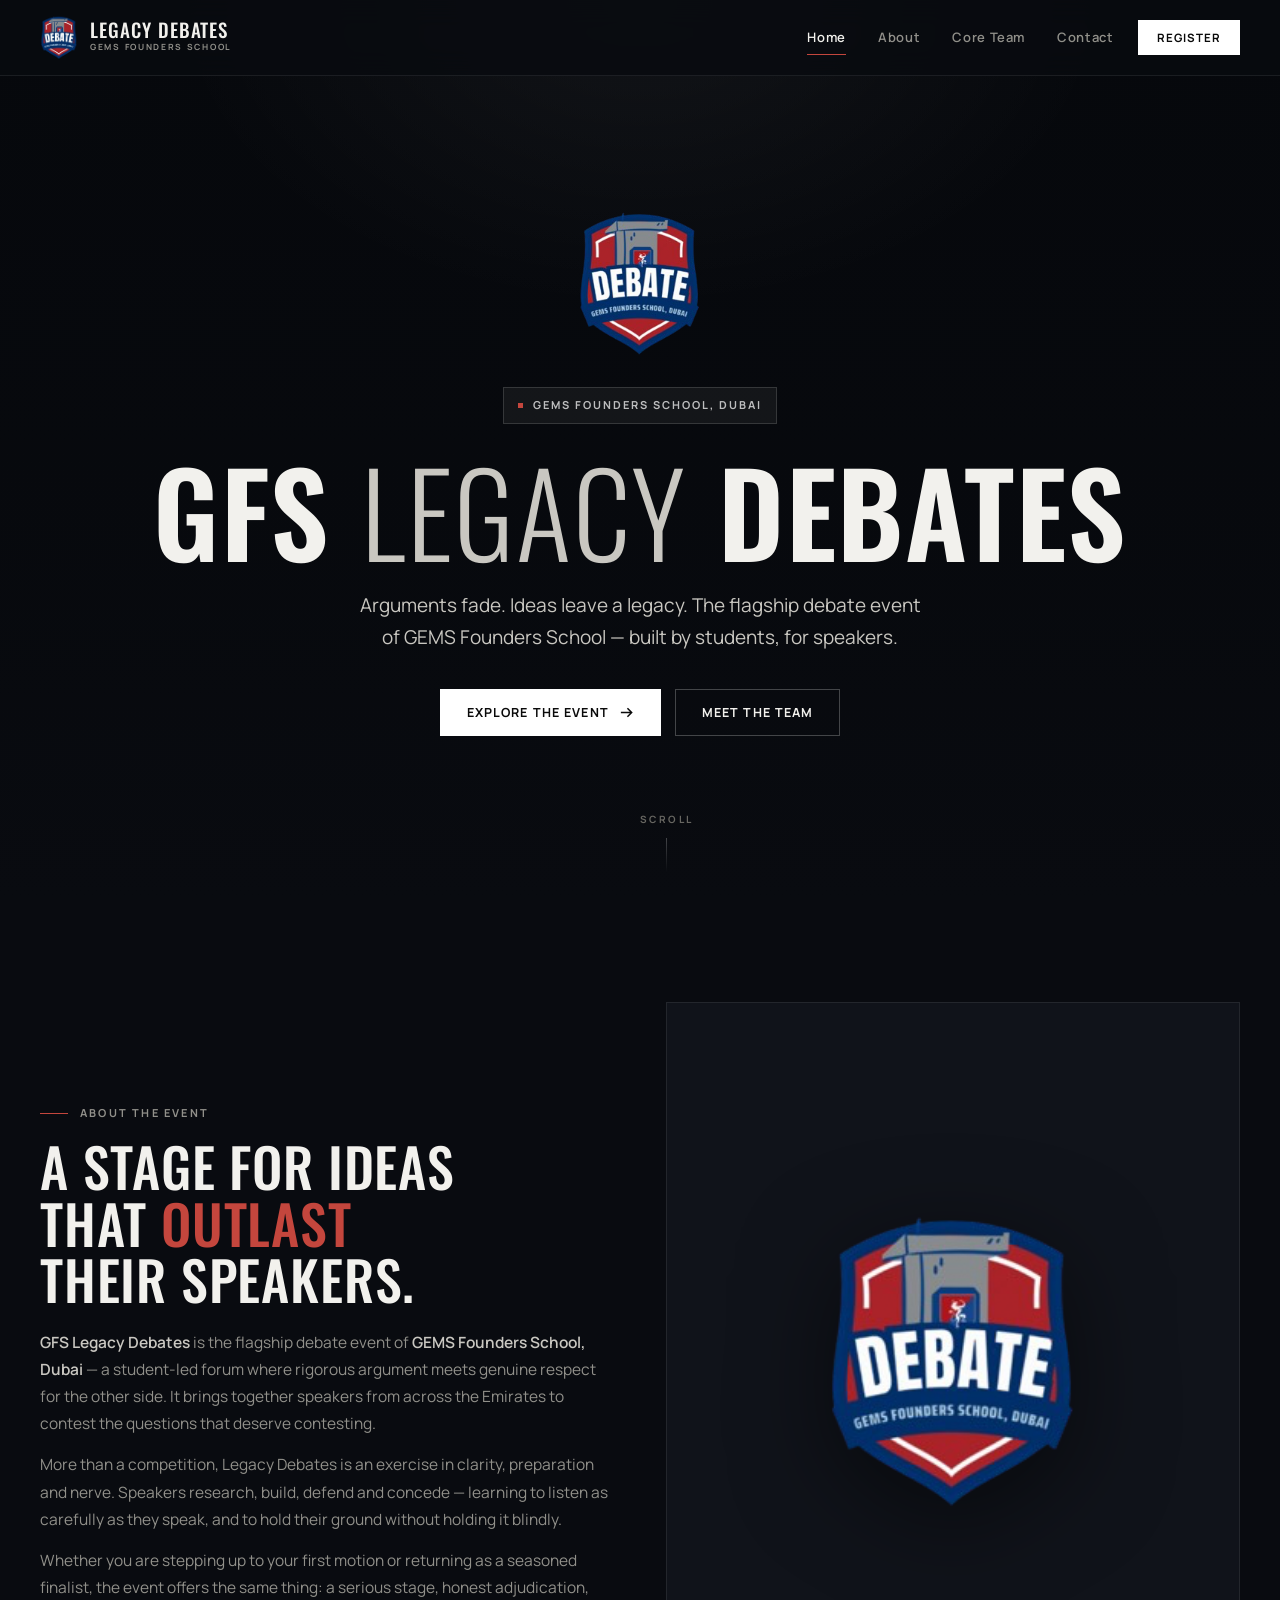
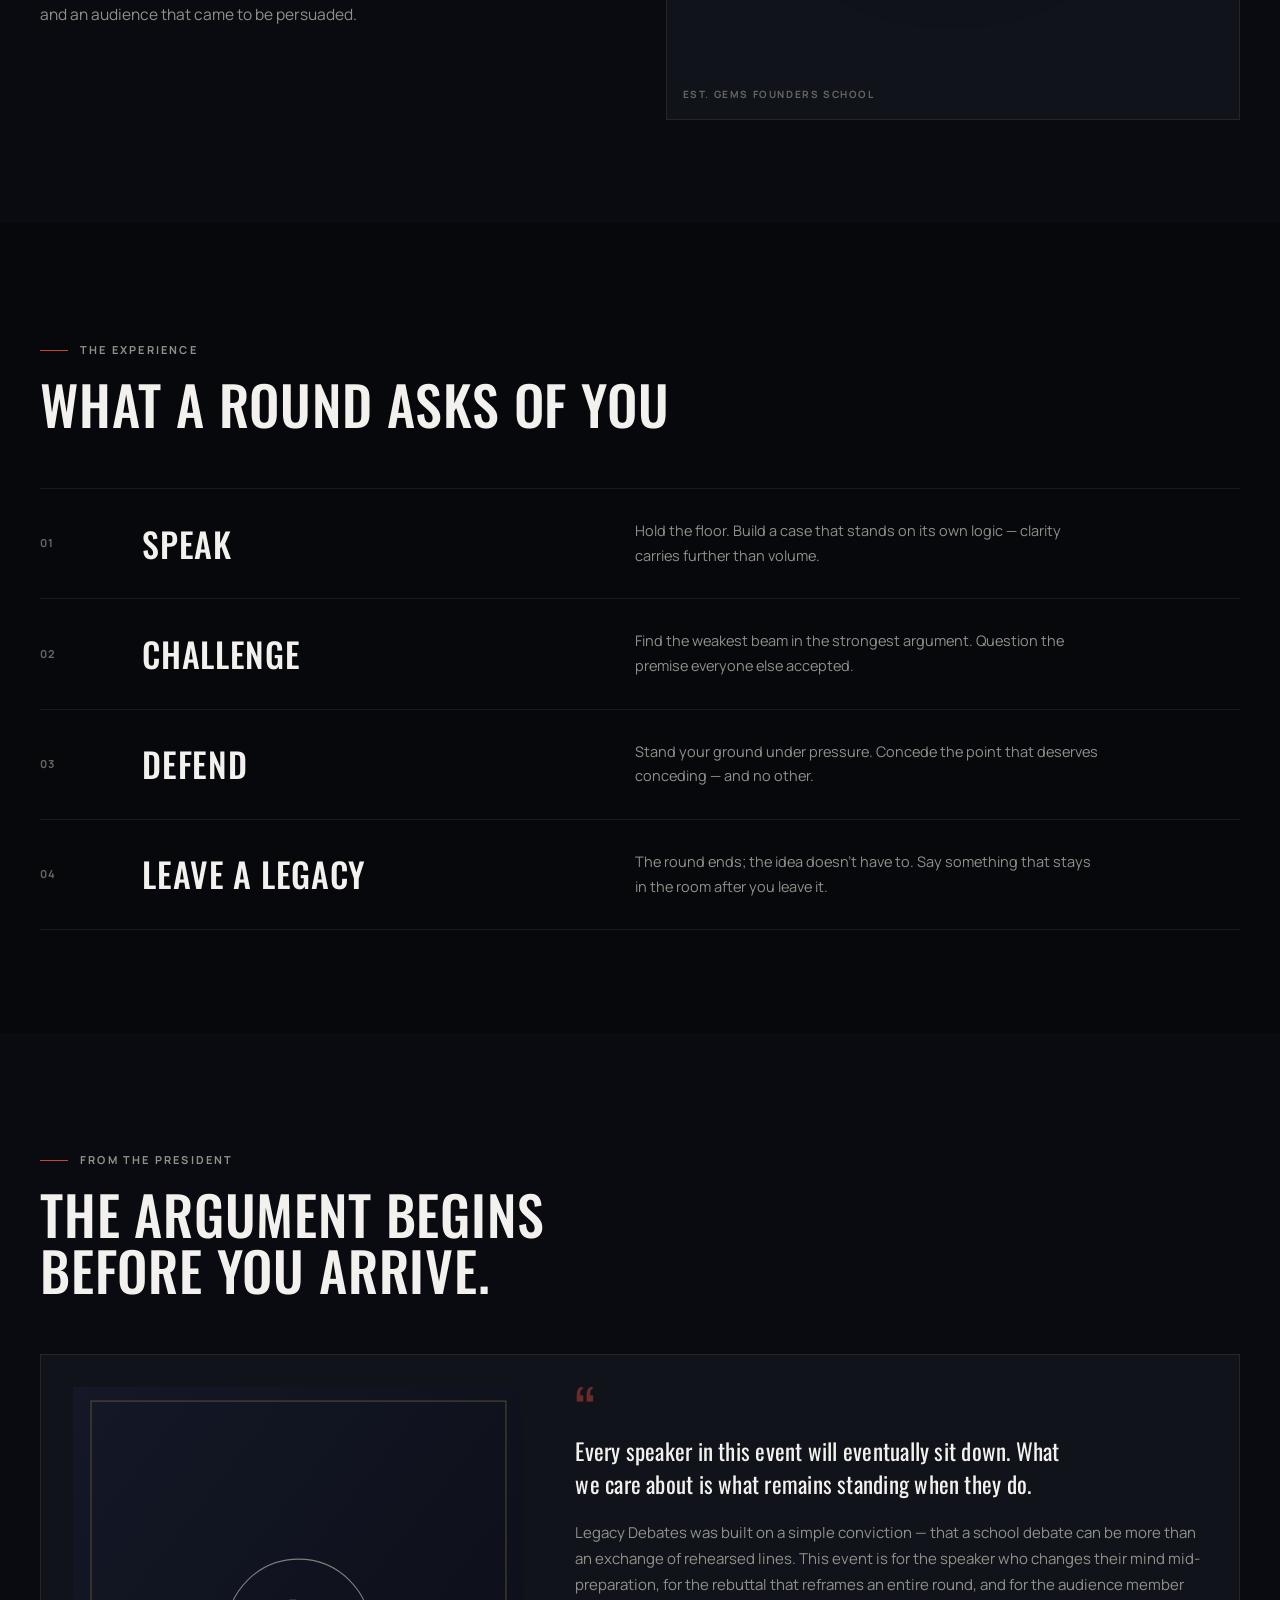
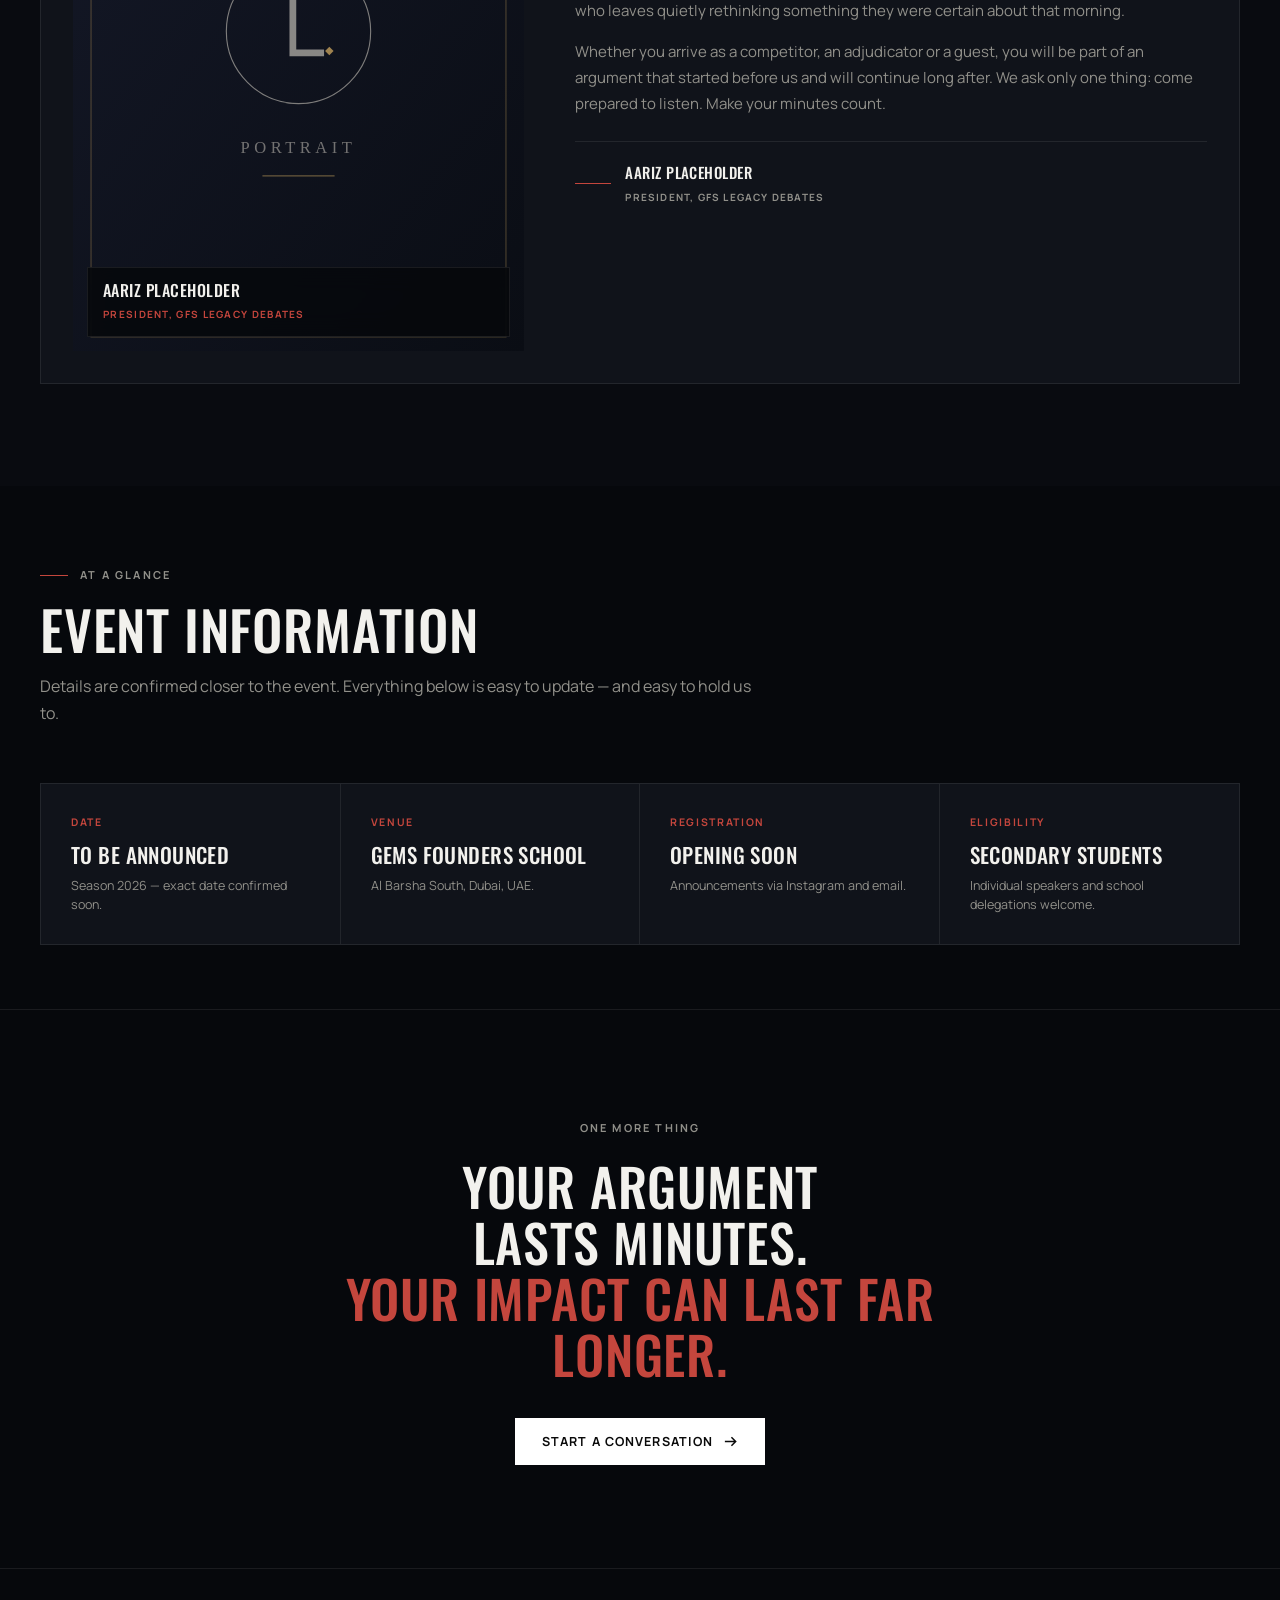
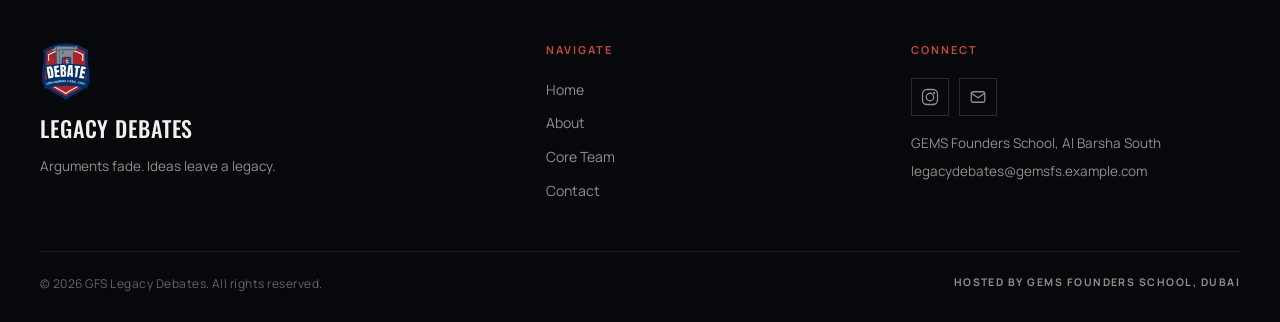
==== commit f3244769: "Rebuild in gfsmun-style layout: dark boxy monochrome, crest red accent, quiet reveals Co-authored-by" ====
--- a/index.html
+++ b/index.html
@@ -2,13 +2,15 @@
 <html lang="en">
 <head>
   <meta charset="UTF-8" />
-  <meta name="viewport" content="width=device-width, initial-scale=1.0" />
-  <title>GFS Legacy Debates — arguments fade. ideas stick around.</title>
-  <meta name="description" content="GFS Legacy Debates is the student-run debate event of GEMS Founders School, Dubai. One event, a lot of opinions, all of them challenged." />
+  <meta name="viewport" content="width=device-width, initial-scale=1, viewport-fit=cover" />
+  <meta name="color-scheme" content="dark" />
+  <title>GFS Legacy Debates — GEMS Founders School</title>
+  <meta name="description" content="GFS Legacy Debates is the flagship debate event of GEMS Founders School, Dubai — a student-led stage for arguments that outlast their speakers." />
+  <meta name="theme-color" content="#090b10" />
 
   <!-- Open Graph placeholders: update url/image before launch -->
-  <meta property="og:title" content="GFS Legacy Debates" />
-  <meta property="og:description" content="arguments fade. ideas stick around. The student-run debate event of GEMS Founders School, Dubai." />
+  <meta property="og:title" content="GFS Legacy Debates | GEMS Founders School" />
+  <meta property="og:description" content="Arguments fade. Ideas leave a legacy. The flagship debate event of GEMS Founders School, Dubai." />
   <meta property="og:type" content="website" />
   <meta property="og:url" content="https://gfslegacydebates.example.com/" />
   <meta property="og:image" content="assets/logo.png" />
@@ -17,7 +19,7 @@
 
   <link rel="preconnect" href="https://fonts.googleapis.com" />
   <link rel="preconnect" href="https://fonts.gstatic.com" crossorigin />
-  <link href="https://fonts.googleapis.com/css2?family=Space+Grotesk:wght@500;600;700&family=Inter:wght@400;500;600&family=IBM+Plex+Mono:wght@400;500&display=swap" rel="stylesheet" />
+  <link href="https://fonts.googleapis.com/css2?family=Oswald:wght@300;400;500;600&family=Manrope:wght@400;500;600;700&display=swap" rel="stylesheet" />
 
   <link rel="stylesheet" href="css/style.css" />
   <link rel="stylesheet" href="css/animations.css" />
@@ -25,317 +27,323 @@
 </head>
 <body data-page="home">
 
-  <a class="skip-link" href="#main">Skip to content</a>
-
-  <!-- Startup animation overlay (plays once per session) -->
-  <div class="intro" data-intro aria-hidden="true">
-    <div class="intro-inner">
-      <div class="intro-logo-mask">
-        <img src="assets/logo.png" alt="" width="170" height="201" />
-      </div>
-      <p class="intro-word" data-intro-word>GFS Legacy Debates</p>
-      <p class="intro-tag">gems founders school, dubai</p>
-    </div>
-  </div>
-
-  <header class="site-header" data-header>
-    <div class="container header-inner">
-      <a class="brand" href="index.html" aria-label="GFS Legacy Debates — home">
-        <img class="brand-mark" src="assets/logo.png" alt="GFS Legacy Debates crest" width="42" height="50" />
-        <span class="brand-word">
-          <span class="brand-name">GFS Legacy Debates</span>
-          <span class="brand-sub">gems founders school</span>
-        </span>
-      </a>
-
-      <nav class="site-nav" aria-label="Primary">
-        <ul>
-          <li><a class="nav-link is-active" href="index.html" aria-current="page">Home</a></li>
-          <li><a class="nav-link" href="about.html">About</a></li>
-          <li><a class="nav-link" href="team.html">Core Team</a></li>
-          <li><a class="nav-link" href="contact.html">Contact</a></li>
-        </ul>
-      </nav>
-
-      <button class="menu-toggle" data-menu-toggle aria-expanded="false" aria-controls="mobile-menu" aria-label="Toggle navigation menu">
-        <span class="menu-toggle-label" aria-hidden="true">menu</span>
-        <span class="menu-toggle-lines" aria-hidden="true"><span></span><span></span></span>
-      </button>
+  <a class="skip-link" href="#main">Skip to main content</a>
+
+  <!-- Scroll progress -->
+  <div class="scroll-progress" aria-hidden="true"><div class="scroll-progress__bar" data-scroll-progress></div></div>
+
+  <!-- ================================
+       GLOBAL NAVIGATION
+       ================================ -->
+  <header>
+    <nav class="nav" data-nav aria-label="Primary">
+      <div class="nav__inner">
+        <a href="index.html" class="nav__logo" aria-label="GFS Legacy Debates, Home">
+          <img class="nav__logo-mark" src="assets/logo.png" alt="GFS Legacy Debates crest" width="38" height="45" />
+          <span class="nav__logo-text">
+            <span class="nav__logo-title">Legacy Debates</span>
+            <span class="nav__logo-sub">GEMS Founders School</span>
+          </span>
+        </a>
+
+        <div class="nav__links">
+          <a href="index.html" class="nav__link nav__link--active" aria-current="page">Home</a>
+          <a href="about.html" class="nav__link">About</a>
+          <a href="team.html" class="nav__link">Core Team</a>
+          <a href="contact.html" class="nav__link">Contact</a>
+        </div>
+
+        <a href="contact.html" class="btn btn--primary btn--small nav__cta">Register</a>
+
+        <button class="nav__toggle" data-menu-toggle type="button" aria-label="Open navigation menu" aria-expanded="false" aria-controls="mobileMenu">
+          <span class="nav__toggle-icon" aria-hidden="true"><span></span><span></span><span></span></span>
+        </button>
+      </div>
+    </nav>
+
+    <!-- Mobile menu -->
+    <div class="mobile-menu" id="mobileMenu" data-mobile-menu hidden>
+      <div class="mobile-menu__backdrop" data-close-menu></div>
+      <div class="mobile-menu__panel" role="dialog" aria-modal="true" aria-label="Navigation menu">
+        <nav class="mobile-menu__nav" aria-label="Mobile">
+          <a href="index.html" class="mobile-menu__link mobile-menu__link--active" aria-current="page">Home</a>
+          <a href="about.html" class="mobile-menu__link">About</a>
+          <a href="team.html" class="mobile-menu__link">Core Team</a>
+          <a href="contact.html" class="mobile-menu__link">Contact</a>
+        </nav>
+        <p class="mobile-menu__meta">GFS Legacy Debates<br />GEMS Founders School, Dubai</p>
+      </div>
     </div>
   </header>
 
-  <nav class="mobile-menu" id="mobile-menu" data-mobile-menu aria-label="Mobile" hidden>
-    <ul>
-      <li><a class="mobile-menu-link is-active" href="index.html" aria-current="page"><span class="idx">01</span>Home</a></li>
-      <li><a class="mobile-menu-link" href="about.html"><span class="idx">02</span>About</a></li>
-      <li><a class="mobile-menu-link" href="team.html"><span class="idx">03</span>Core Team</a></li>
-      <li><a class="mobile-menu-link" href="contact.html"><span class="idx">04</span>Contact</a></li>
-    </ul>
-    <p class="mobile-menu-meta">gfs legacy debates — gems founders school, dubai</p>
-  </nav>
-
   <main id="main">
 
-    <!-- ================= HERO ================= -->
-    <section class="hero" aria-label="Introduction">
-      <div class="container hero-content">
+    <!-- ================================
+         HERO
+         ================================ -->
+    <section class="hero" aria-label="GFS Legacy Debates">
+      <div class="hero__overlay" aria-hidden="true"></div>
+
+      <div class="hero__content">
+        <img class="hero__crest" src="assets/logo.png" alt="" width="170" height="201" data-hero />
+        <p class="hero__eyebrow" data-hero><span class="dot" aria-hidden="true"></span>GEMS Founders School, Dubai</p>
+        <h1 class="hero__title" data-hero>GFS <span class="thin">Legacy</span> Debates</h1>
+        <p class="hero__sub" data-hero>
+          Arguments fade. Ideas leave a legacy. The flagship debate event of
+          GEMS Founders School — built by students, for speakers.
+        </p>
+        <div class="hero__actions" data-hero>
+          <a class="btn btn--primary" href="about.html">
+            <span>Explore the event</span>
+            <svg class="btn__icon" viewBox="0 0 16 16" fill="none" stroke="currentColor" stroke-width="1.6" aria-hidden="true"><path d="M2 8h11M9 3.5 13.5 8 9 12.5"/></svg>
+          </a>
+          <a class="btn btn--secondary" href="team.html">Meet the team</a>
+        </div>
+      </div>
+
+      <p class="hero__scroll" data-hero aria-hidden="true">Scroll</p>
+    </section>
+
+    <!-- ================================
+         ABOUT
+         ================================ -->
+    <section class="section" id="about" aria-labelledby="about-heading">
+      <div class="container">
+        <div class="grid-2">
+          <div class="reveal">
+            <p class="eyebrow">About the event</p>
+            <h2 id="about-heading" class="about__heading" style="margin-top: 16px;">
+              A stage for ideas that <em>outlast</em> their speakers.
+            </h2>
+            <div class="about__copy">
+              <p>
+                <strong>GFS Legacy Debates</strong> is the flagship debate event of
+                <strong>GEMS Founders School, Dubai</strong> — a student-led forum where
+                rigorous argument meets genuine respect for the other side. It brings
+                together speakers from across the Emirates to contest the questions
+                that deserve contesting.
+              </p>
+              <p>
+                More than a competition, Legacy Debates is an exercise in clarity,
+                preparation and nerve. Speakers research, build, defend and concede —
+                learning to listen as carefully as they speak, and to hold their
+                ground without holding it blindly.
+              </p>
+              <p>
+                Whether you are stepping up to your first motion or returning as a
+                seasoned finalist, the event offers the same thing: a serious stage,
+                honest adjudication, and an audience that came to be persuaded.
+              </p>
+            </div>
+          </div>
+
+          <div class="about__media reveal">
+            <!-- Swap this panel for an event photograph when available:
+                 <img src="assets/images/about.jpg" alt="..." class="img-cover"> -->
+            <img src="assets/logo.png" alt="The GFS Legacy Debates crest" width="340" height="402" loading="lazy" />
+            <span class="about__media-tag">Est. GEMS Founders School</span>
+          </div>
+        </div>
+      </div>
+    </section>
+
+    <!-- ================================
+         WHAT A ROUND ASKS OF YOU
+         ================================ -->
+    <section class="section section--alt" aria-labelledby="pillars-heading">
+      <div class="container">
+        <div class="section__header reveal">
+          <p class="eyebrow">The experience</p>
+          <h2 id="pillars-heading">What a round asks of you</h2>
+        </div>
+
+        <div role="list">
+          <div class="pillar reveal" role="listitem">
+            <div class="pillar__row">
+              <span class="pillar__num" aria-hidden="true">01</span>
+              <h3 class="pillar__name">Speak</h3>
+              <p class="pillar__desc">Hold the floor. Build a case that stands on its own logic — clarity carries further than volume.</p>
+            </div>
+          </div>
+          <div class="pillar reveal" role="listitem">
+            <div class="pillar__row">
+              <span class="pillar__num" aria-hidden="true">02</span>
+              <h3 class="pillar__name">Challenge</h3>
+              <p class="pillar__desc">Find the weakest beam in the strongest argument. Question the premise everyone else accepted.</p>
+            </div>
+          </div>
+          <div class="pillar reveal" role="listitem">
+            <div class="pillar__row">
+              <span class="pillar__num" aria-hidden="true">03</span>
+              <h3 class="pillar__name">Defend</h3>
+              <p class="pillar__desc">Stand your ground under pressure. Concede the point that deserves conceding — and no other.</p>
+            </div>
+          </div>
+          <div class="pillar reveal" role="listitem">
+            <div class="pillar__row">
+              <span class="pillar__num" aria-hidden="true">04</span>
+              <h3 class="pillar__name">Leave a legacy</h3>
+              <p class="pillar__desc">The round ends; the idea doesn't have to. Say something that stays in the room after you leave it.</p>
+            </div>
+          </div>
+        </div>
+      </div>
+    </section>
+
+    <!-- ================================
+         MESSAGE FROM THE PRESIDENT
+         ================================ -->
+    <section class="section" id="letter" aria-labelledby="letter-heading">
+      <div class="container">
+        <div class="section__header reveal">
+          <p class="eyebrow">From the President</p>
+          <h2 id="letter-heading">The argument begins<br />before you arrive.</h2>
+        </div>
+
+        <div class="letter reveal">
+          <div class="letter__portrait">
+            <!-- Replace with the President's portrait: assets/images/president.jpg -->
+            <img src="assets/images/portrait-placeholder.svg" alt="Portrait of the President of GFS Legacy Debates" width="600" height="760" loading="lazy" />
+            <div class="letter__portrait-badge">
+              <div class="letter__portrait-name">Aariz Placeholder</div> <!-- EDIT: President's name -->
+              <div class="letter__portrait-role">President, GFS Legacy Debates</div>
+            </div>
+          </div>
+
+          <div class="letter__body">
+            <span class="letter__quote-mark" aria-hidden="true">&ldquo;</span>
+            <blockquote class="letter__quote">
+              Every speaker in this event will eventually sit down. What we care
+              about is what remains standing when they do.
+            </blockquote>
+            <div class="letter__text">
+              <!-- EDIT: replace with the President's real message -->
+              <p>
+                Legacy Debates was built on a simple conviction — that a school
+                debate can be more than an exchange of rehearsed lines. This event
+                is for the speaker who changes their mind mid-preparation, for the
+                rebuttal that reframes an entire round, and for the audience member
+                who leaves quietly rethinking something they were certain about
+                that morning.
+              </p>
+              <p>
+                Whether you arrive as a competitor, an adjudicator or a guest, you
+                will be part of an argument that started before us and will
+                continue long after. We ask only one thing: come prepared to
+                listen. Make your minutes count.
+              </p>
+            </div>
+            <div class="letter__signature">
+              <span class="letter__signature-line" aria-hidden="true"></span>
+              <div>
+                <div class="letter__signature-name">Aariz Placeholder</div> <!-- EDIT: President's name -->
+                <div class="letter__signature-meta">President, GFS Legacy Debates</div>
+              </div>
+            </div>
+          </div>
+        </div>
+      </div>
+    </section>
+
+    <!-- ================================
+         AT A GLANCE — EVENT DETAILS
+         ================================ -->
+    <section class="section section--tight section--alt" aria-labelledby="glance-heading">
+      <div class="container">
+        <div class="section__header reveal">
+          <p class="eyebrow">At a glance</p>
+          <h2 id="glance-heading">Event information</h2>
+          <p>Details are confirmed closer to the event. Everything below is easy to update — and easy to hold us to.</p>
+        </div>
+
+        <!-- EDIT EVENT DETAILS HERE: change the values below -->
+        <div class="glance reveal-group reveal" role="list">
+          <div class="glance__cell" role="listitem">
+            <p class="glance__label">Date</p>
+            <p class="glance__value">To be announced</p>
+            <p class="glance__note">Season 2026 — exact date confirmed soon.</p>
+          </div>
+          <div class="glance__cell" role="listitem">
+            <p class="glance__label">Venue</p>
+            <p class="glance__value">GEMS Founders School</p>
+            <p class="glance__note">Al Barsha South, Dubai, UAE.</p>
+          </div>
+          <div class="glance__cell" role="listitem">
+            <p class="glance__label">Registration</p>
+            <p class="glance__value">Opening soon</p>
+            <p class="glance__note">Announcements via Instagram and email.</p>
+          </div>
+          <div class="glance__cell" role="listitem">
+            <p class="glance__label">Eligibility</p>
+            <p class="glance__value">Secondary students</p>
+            <p class="glance__note">Individual speakers and school delegations welcome.</p>
+          </div>
+        </div>
+      </div>
+    </section>
+
+    <!-- ================================
+         CLOSING
+         ================================ -->
+    <section class="closing section" aria-label="Closing statement">
+      <div class="container reveal">
+        <p class="eyebrow eyebrow--no-line" style="justify-content: center; width: 100%;">One more thing</p>
+        <p class="closing__statement">
+          Your argument lasts minutes.<br />
+          <span class="accent">Your impact can last far longer.</span>
+        </p>
+        <a class="btn btn--primary" href="contact.html">
+          <span>Start a conversation</span>
+          <svg class="btn__icon" viewBox="0 0 16 16" fill="none" stroke="currentColor" stroke-width="1.6" aria-hidden="true"><path d="M2 8h11M9 3.5 13.5 8 9 12.5"/></svg>
+        </a>
+      </div>
+    </section>
+
+  </main>
+
+  <!-- ================================
+       FOOTER
+       ================================ -->
+  <footer class="footer" aria-label="Site footer">
+    <div class="container">
+      <div class="footer__inner">
+        <div class="footer__brand">
+          <img src="assets/logo.png" alt="GFS Legacy Debates crest" width="52" height="62" loading="lazy" />
+          <h3>Legacy Debates</h3>
+          <p>Arguments fade. Ideas leave a legacy.</p>
+        </div>
+
         <div>
-          <p class="hero-school" data-hero="school">
-            <span class="dot">●</span> gems founders school, dubai — student-run
-          </p>
-
-          <h1 class="hero-title" data-hero="title">
-            <span class="line"><span>GFS Legacy</span></span>
-            <span class="line"><span><span class="accent">Debates</span><span class="full-stop">.</span></span></span>
-          </h1>
-
-          <p class="hero-tagline" data-hero="tagline">
-            arguments fade. ideas stick around.
-          </p>
-
-          <div class="hero-aside" data-hero="aside">
-            <p>
-              A debate event run by students who take ideas seriously — and
-              themselves slightly less so. Come argue with us.
-            </p>
-            <div class="hero-actions">
-              <a class="btn btn--solid" href="about.html">
-                <span class="btn-label">see what it's about</span>
-                <span class="btn-arrow" aria-hidden="true">&rarr;</span>
-              </a>
-              <a class="btn" href="team.html">
-                <span class="btn-label">meet the team</span>
-                <span class="btn-arrow" aria-hidden="true">&rarr;</span>
-              </a>
-            </div>
-          </div>
-        </div>
-
-        <div class="hero-crest" data-hero="crest">
-          <img src="assets/logo.png" alt="The GFS Legacy Debates crest" width="340" height="402" />
-          <span class="crest-tag">( the crest — treat it nicely )</span>
-        </div>
-      </div>
-
-      <div class="marquee" aria-hidden="true">
-        <div class="marquee-track">
-          <span>speak</span><span>challenge</span><span>defend</span><span>leave something behind</span>
-          <span>speak</span><span>challenge</span><span>defend</span><span>leave something behind</span>
-        </div>
-        <div class="marquee-track">
-          <span>speak</span><span>challenge</span><span>defend</span><span>leave something behind</span>
-          <span>speak</span><span>challenge</span><span>defend</span><span>leave something behind</span>
-        </div>
-      </div>
-    </section>
-
-    <!-- ================= THE GIST ================= -->
-    <section class="section-pad" aria-labelledby="gist-heading">
-      <div class="container gist-grid">
+          <div class="footer__heading">Navigate</div>
+          <nav class="footer__links" aria-label="Footer navigation">
+            <a href="index.html">Home</a>
+            <a href="about.html">About</a>
+            <a href="team.html">Core Team</a>
+            <a href="contact.html">Contact</a>
+          </nav>
+        </div>
+
         <div>
-          <p class="kicker" data-reveal>( the gist )</p>
-          <h2 class="sr-only" id="gist-heading">What GFS Legacy Debates is</h2>
-        </div>
-        <div class="gist-copy">
-          <p class="big-line" data-reveal>
-            Basically: a room where good ideas get
-            <span class="accent">taken apart</span>, defended, and occasionally
-            <span class="accent-red">change someone's mind</span>.
-          </p>
-          <p class="support" data-reveal>
-            Legacy Debates is the student-run debate event of GEMS Founders
-            School. No trophies-first culture, no rehearsed theatre — just
-            motions worth losing sleep over, judges who reward substance, and an
-            audience that actually came to be persuaded.
-          </p>
-          <p data-reveal><a class="text-link" href="about.html">the full story &rarr;</a></p>
-        </div>
-      </div>
-    </section>
-
-    <!-- ================= MESSAGE FROM THE PRESIDENT ================= -->
-    <section class="president section-pad" aria-labelledby="president-heading">
-      <div class="container president-grid">
-
-        <figure class="president-portrait" data-reveal="left">
-          <div class="frame reveal-mask">
-            <span class="mask-veil" aria-hidden="true"></span>
-            <!-- Replace with the President's portrait: assets/images/president.jpg -->
-            <img src="assets/images/portrait-placeholder.svg" alt="Portrait of the President of GFS Legacy Debates" loading="lazy" width="600" height="760" />
-          </div>
-          <figcaption>( president, gfs legacy debates )</figcaption>
-        </figure>
-
-        <div class="president-message">
-          <p class="kicker" data-reveal>( a word from the president )</p>
-          <h2 class="sr-only" id="president-heading">Message from the President</h2>
-
-          <blockquote data-reveal>
-            <p>
-              Every speaker eventually sits down. We care about what's still
-              standing when they do.
-            </p>
-            <p>
-              <!-- EDIT: replace with the President's real message -->
-              We started Legacy Debates because school debates can be more than
-              an exchange of rehearsed lines. This event is for the speaker who
-              changes their mind mid-prep, the rebuttal that reframes a whole
-              round, and the audience member who leaves quietly rethinking
-              something. Come as a competitor, a judge or a guest — either way,
-              you'll be part of an argument that outlasts all of us. Make your
-              minutes count.
-            </p>
-          </blockquote>
-
-          <div class="president-sig" data-reveal>
-            <span class="dash" aria-hidden="true">—</span>
-            <p class="who">
-              <strong>Aariz Placeholder</strong><span>, president</span> <!-- EDIT: President's name -->
-            </p>
-          </div>
-        </div>
-
-      </div>
-    </section>
-
-    <!-- ================= PILLARS ================= -->
-    <section class="section-pad" aria-labelledby="pillars-heading">
-      <div class="container">
-        <div class="pillars-head">
-          <div>
-            <p class="kicker" data-reveal>( the experience )</p>
-            <h2 class="section-title" id="pillars-heading" data-reveal>What a round asks of you</h2>
-          </div>
-          <p class="muted" data-reveal style="max-width: 32ch;">
-            Four things, every round. The last one is the point.
-          </p>
-        </div>
-
-        <div class="pillars" role="list">
-          <div class="pillar" role="listitem" data-reveal="none">
-            <div class="pillar-row">
-              <span class="pillar-num" aria-hidden="true">/01</span>
-              <h3 class="pillar-name">Speak</h3>
-              <p class="pillar-desc">Hold the floor. Build a case that stands on its own logic — clarity beats volume, every time.</p>
-              <span class="pillar-cue" aria-hidden="true">&rarr;</span>
-            </div>
-          </div>
-          <div class="pillar" role="listitem" data-reveal="none">
-            <div class="pillar-row">
-              <span class="pillar-num" aria-hidden="true">/02</span>
-              <h3 class="pillar-name">Challenge</h3>
-              <p class="pillar-desc">Find the weakest beam in the strongest argument. Question the premise everyone else skipped past.</p>
-              <span class="pillar-cue" aria-hidden="true">&rarr;</span>
-            </div>
-          </div>
-          <div class="pillar" role="listitem" data-reveal="none">
-            <div class="pillar-row">
-              <span class="pillar-num" aria-hidden="true">/03</span>
-              <h3 class="pillar-name">Defend</h3>
-              <p class="pillar-desc">Hold your ground without holding it blindly. Concede the point that deserves it — and no other.</p>
-              <span class="pillar-cue" aria-hidden="true">&rarr;</span>
-            </div>
-          </div>
-          <div class="pillar" role="listitem" data-reveal="none">
-            <div class="pillar-row">
-              <span class="pillar-num" aria-hidden="true">/04</span>
-              <h3 class="pillar-name">Leave something behind</h3>
-              <p class="pillar-desc">The round ends. The idea doesn't have to. Say something that's still in the room after you leave it.</p>
-              <span class="pillar-cue" aria-hidden="true">&rarr;</span>
-            </div>
-          </div>
-        </div>
-      </div>
-    </section>
-
-    <!-- ================= EVENT DETAILS ================= -->
-    <section class="section-pad" style="padding-top: 0;" aria-labelledby="details-heading">
-      <div class="container facts-grid">
-        <div class="facts-aside">
-          <p class="kicker" data-reveal>( the details )</p>
-          <h2 class="section-title" id="details-heading" data-reveal>The practical bit</h2>
-          <p class="lede muted" data-reveal>
-            Everything below gets confirmed closer to the event. Hold us to it.
-          </p>
-          <p data-reveal>
-            <a class="btn btn--solid" href="contact.html">
-              <span class="btn-label">register interest</span>
-              <span class="btn-arrow" aria-hidden="true">&rarr;</span>
+          <div class="footer__heading">Connect</div>
+          <div class="footer__social">
+            <!-- EDIT: replace with official URLs -->
+            <a href="https://www.instagram.com/gfslegacydebates/" class="footer__social-link" aria-label="GFS Legacy Debates on Instagram" target="_blank" rel="noopener">
+              <svg width="18" height="18" viewBox="0 0 24 24" fill="none" stroke="currentColor" stroke-width="1.7" aria-hidden="true"><rect x="2" y="2" width="20" height="20" rx="6"/><circle cx="12" cy="12" r="5"/><circle cx="17.5" cy="6.5" r="1.5" fill="currentColor" stroke="none"/></svg>
             </a>
-          </p>
-        </div>
-
-        <!-- EDIT EVENT DETAILS HERE: change the <dd> values below -->
-        <dl class="facts" data-reveal="none">
-          <div class="fact">
-            <dt>date</dt>
-            <dd>To be announced<small>season 2026 — exact date confirmed soon</small></dd>
-          </div>
-          <div class="fact">
-            <dt>venue</dt>
-            <dd>GEMS Founders School<small>Al Barsha South, Dubai, UAE</small></dd>
-          </div>
-          <div class="fact">
-            <dt>registration</dt>
-            <dd>Opening soon<small>announcements via Instagram and email</small></dd>
-          </div>
-          <div class="fact">
-            <dt>eligibility</dt>
-            <dd>Secondary school students<small>individual speakers and school delegations welcome</small></dd>
-          </div>
-        </dl>
-      </div>
-    </section>
-
-    <!-- ================= CLOSING ================= -->
-    <section class="closing section-pad" aria-label="Closing statement">
-      <div class="container">
-        <p class="kicker" data-reveal>( one more thing )</p>
-        <p class="statement" data-reveal>
-          Come say something <span class="accent">worth</span>
-          <span class="accent-red">remembering</span>.
-        </p>
-        <a class="btn" href="contact.html" data-reveal>
-          <span class="btn-label">start a conversation</span>
-          <span class="btn-arrow" aria-hidden="true">&rarr;</span>
-        </a>
-      </div>
-    </section>
-
-  </main>
-
-  <!-- ================= FOOTER ================= -->
-  <footer class="site-footer">
-    <div class="container">
-      <p class="footer-headline">let's argue<span class="accent-red">.</span></p>
-      <div class="footer-grid">
-        <div class="footer-brand">
-          <img src="assets/logo.png" alt="GFS Legacy Debates crest" width="58" height="69" loading="lazy" />
-          <span class="footer-name">GFS Legacy Debates</span>
-          <p class="footer-line">arguments fade. ideas stick around.</p>
-        </div>
-        <div class="footer-col">
-          <h3>navigate</h3>
-          <ul>
-            <li><a href="index.html">Home</a></li>
-            <li><a href="about.html">About</a></li>
-            <li><a href="team.html">Core Team</a></li>
-            <li><a href="contact.html">Contact</a></li>
-          </ul>
-        </div>
-        <div class="footer-col">
-          <h3>connect</h3>
-          <ul>
-            <!-- EDIT: replace with real handles and addresses -->
-            <li><a href="https://instagram.com/gfslegacydebates" rel="noopener" target="_blank">Instagram</a></li>
-            <li><a href="mailto:legacydebates@gemsfs.example.com">Email</a></li>
-            <li><a href="contact.html">Sponsorship</a></li>
-          </ul>
-        </div>
-      </div>
-      <div class="footer-base">
-        <span>&copy; <span data-year>2026</span> gfs legacy debates</span>
-        <span class="host">hosted by GEMS Founders School</span>
+            <a href="mailto:legacydebates@gemsfs.example.com" class="footer__social-link" aria-label="Email GFS Legacy Debates">
+              <svg width="18" height="18" viewBox="0 0 24 24" fill="none" stroke="currentColor" stroke-width="1.7" aria-hidden="true"><rect x="3" y="5" width="18" height="14" rx="2.5"/><path d="M3 7l9 6 9-6"/></svg>
+            </a>
+          </div>
+          <div class="footer__contact">
+            <span>GEMS Founders School, Al Barsha South</span>
+            <a href="mailto:legacydebates@gemsfs.example.com">legacydebates@gemsfs.example.com</a>
+          </div>
+        </div>
+      </div>
+
+      <div class="footer__bottom">
+        <p>&copy; <span data-year>2026</span> GFS Legacy Debates. All rights reserved.</p>
+        <p class="footer__host">Hosted by GEMS Founders School, Dubai</p>
       </div>
     </div>
   </footer>
--- a/css/style.css
+++ b/css/style.css
@@ -1,48 +1,46 @@
 /* ==========================================================================
    GFS LEGACY DEBATES — Core stylesheet
-   Direction: nonchalant, modern, custom. Light off-white base, navy ink,
-   logo red used sparingly. Big grotesque type, mono labels, flat surfaces,
-   generous whitespace. No ornament for ornament's sake.
-   Palette is sampled from the official crest (assets/logo.png).
+   Quiet, dark, editorial. Near-black base with a faint navy cast, boxy
+   surfaces (zero radius), hairline borders, condensed uppercase display
+   type, and the crest red as the single accent — used sparingly.
    ========================================================================== */
 
 /* ---------- Design tokens ---------- */
 
 :root {
-  /* Colour — from the crest */
-  --bg: #f4f2ec;            /* warm off-white base */
-  --surface: #fbfaf7;       /* raised cards / form fields */
-  --ink: #10182b;           /* near-black navy text */
-  --navy: #1e3a70;          /* crest navy — accents, dark surfaces */
-  --navy-deep: #0e1c3d;     /* footer / dark band */
-  --red: #ae2d26;           /* crest red — small doses only */
-  --muted: #6b7180;         /* secondary text */
-  --line: rgba(16, 24, 43, 0.14);
-  --line-strong: rgba(16, 24, 43, 0.55);
-  --line-invert: rgba(244, 242, 236, 0.16);
+  /* Colour — monochrome with a faint navy cast + crest red accent */
+  --bg: #090b10;
+  --bg-deep: #06080c;
+  --surface: #10131a;
+  --elevated: #171b24;
+  --glass: rgba(9, 11, 16, 0.84);
+
+  --text: #f2f1ed;
+  --text-secondary: #c9c7c1;
+  --muted: #91908a;
+  --faint: #676661;
+
+  --red: #c4463d;          /* crest red, lifted for dark backgrounds */
+  --red-deep: #9c2f28;
+
+  --border-subtle: rgba(255, 255, 255, 0.08);
+  --border-soft: rgba(255, 255, 255, 0.14);
+  --border-strong: rgba(255, 255, 255, 0.24);
 
   /* Type */
-  --font-display: "Space Grotesk", "Helvetica Neue", Arial, sans-serif;
-  --font-body: "Inter", "Helvetica Neue", Arial, sans-serif;
-  --font-mono: "IBM Plex Mono", "SFMono-Regular", Consolas, monospace;
-
-  --step--1: clamp(0.8rem, 0.76rem + 0.2vw, 0.875rem);
-  --step-0: clamp(0.95rem, 0.9rem + 0.25vw, 1.0625rem);
-  --step-1: clamp(1.15rem, 1.05rem + 0.5vw, 1.4rem);
-  --step-2: clamp(1.5rem, 1.3rem + 1vw, 2.1rem);
-  --step-3: clamp(2rem, 1.6rem + 2vw, 3.1rem);
-  --step-4: clamp(2.6rem, 1.9rem + 3.6vw, 4.6rem);
-  --step-5: clamp(3.4rem, 2.1rem + 6.5vw, 7rem);
+  --font-display: "Oswald", "Arial Narrow", sans-serif;
+  --font-body: "Manrope", "Helvetica Neue", Arial, sans-serif;
 
   /* Layout */
-  --container: 78rem;
-  --gutter: clamp(1.25rem, 4vw, 3rem);
-  --section-y: clamp(4.5rem, 10vw, 8rem);
-  --header-h: 4.5rem;
-  --radius: 14px;
-
-  /* Motion */
-  --ease-out: cubic-bezier(0.22, 1, 0.36, 1);
+  --content-width: 1200px;
+  --content-narrow: 760px;
+  --gutter: 40px;
+  --nav-height: 76px;
+  --section-y: clamp(64px, 8vw, 116px);
+
+  --transition-fast: 160ms ease;
+  --transition-standard: 280ms ease;
+  --transition-smooth: 480ms cubic-bezier(0.25, 0.8, 0.25, 1);
 }
 
 /* ---------- Base ---------- */
@@ -53,37 +51,72 @@
   box-sizing: border-box;
 }
 
+* {
+  margin: 0;
+}
+
 html {
   scroll-behavior: smooth;
+  color-scheme: dark;
   -webkit-text-size-adjust: 100%;
+  scroll-padding-top: var(--nav-height);
 }
 
 body {
-  margin: 0;
+  font-family: var(--font-body);
+  font-size: 16px;
+  line-height: 1.7;
+  color: var(--text);
   background: var(--bg);
-  color: var(--ink);
-  font-family: var(--font-body);
-  font-size: var(--step-0);
-  line-height: 1.65;
   -webkit-font-smoothing: antialiased;
+  text-rendering: optimizeLegibility;
   overflow-x: hidden;
 }
 
-body.menu-open,
-body.intro-lock {
+body.menu-open {
   overflow: hidden;
+}
+
+/* Faint film grain for texture */
+body::before {
+  content: "";
+  position: fixed;
+  inset: 0;
+  pointer-events: none;
+  z-index: 9998;
+  opacity: 0.04;
+  background-image: url("data:image/svg+xml,%3Csvg viewBox='0 0 256 256' xmlns='http://www.w3.org/2000/svg'%3E%3Cfilter id='n'%3E%3CfeTurbulence type='fractalNoise' baseFrequency='0.85' numOctaves='4' stitchTiles='stitch'/%3E%3C/filter%3E%3Crect width='100%25' height='100%25' filter='url(%23n)' opacity='0.4'/%3E%3C/svg%3E");
+  mix-blend-mode: soft-light;
 }
 
 h1, h2, h3, h4 {
   font-family: var(--font-display);
+  font-weight: 500;
+  line-height: 1.05;
+  letter-spacing: 0.015em;
+  text-transform: uppercase;
+  text-wrap: balance;
+}
+
+h1 {
+  font-size: clamp(46px, 9vw, 118px);
+  line-height: 0.98;
   font-weight: 600;
+}
+
+h2 {
+  font-size: clamp(30px, 5vw, 54px);
   line-height: 1.04;
-  letter-spacing: -0.03em;
-  margin: 0 0 0.55em;
+}
+
+h3 {
+  font-size: clamp(20px, 3vw, 27px);
+  line-height: 1.12;
+  letter-spacing: 0.02em;
 }
 
 p {
-  margin: 0 0 1.1em;
+  margin: 0;
 }
 
 a {
@@ -91,29 +124,51 @@
   text-decoration: none;
 }
 
+img, svg {
+  display: block;
+  max-width: 100%;
+}
+
 img {
-  max-width: 100%;
-  display: block;
-}
-
-ul {
-  margin: 0;
+  height: auto;
+}
+
+ul, ol {
+  list-style: none;
   padding: 0;
-  list-style: none;
+}
+
+button, input, textarea {
+  font: inherit;
+  color: inherit;
+}
+
+button {
+  cursor: pointer;
 }
 
 ::selection {
-  background: var(--navy);
-  color: var(--bg);
-}
+  background: #fff;
+  color: #0a0a0a;
+}
+
+::-webkit-scrollbar { width: 8px; }
+::-webkit-scrollbar-track { background: var(--bg-deep); }
+::-webkit-scrollbar-thumb { background: #262a33; }
+::-webkit-scrollbar-thumb:hover { background: #343945; }
 
 :focus-visible {
-  outline: 2px solid var(--red);
-  outline-offset: 3px;
+  outline: 2px solid #fff;
+  outline-offset: 2px;
 }
 
 .container {
-  width: min(var(--container), 100% - 2 * var(--gutter));
+  width: min(var(--content-width), calc(100% - var(--gutter)));
+  margin-inline: auto;
+}
+
+.container--narrow {
+  width: min(var(--content-narrow), calc(100% - var(--gutter)));
   margin-inline: auto;
 }
 
@@ -130,1251 +185,1113 @@
 }
 
 .skip-link {
-  position: fixed;
-  top: -100%;
-  left: 1rem;
-  z-index: 10000;
-  padding: 0.75rem 1.25rem;
-  background: var(--navy);
-  color: #fff;
+  position: absolute;
+  top: 8px;
+  left: 8px;
+  z-index: 9999;
+  background: #fff;
+  color: #000;
+  padding: 12px 20px;
   font-weight: 600;
-  font-size: var(--step--1);
-  border-radius: 8px;
-}
-
-.skip-link:focus-visible {
-  top: 1rem;
+  font-size: 14px;
+  transform: translateY(-150%);
+  transition: transform var(--transition-fast);
+}
+
+.skip-link:focus {
+  transform: translateY(0);
 }
 
 /* ---------- Shared text patterns ---------- */
 
-/* Casual mono tag, e.g. "( the event )" */
-.kicker {
-  display: inline-block;
-  font-family: var(--font-mono);
-  font-size: 0.78rem;
-  font-weight: 500;
-  letter-spacing: 0.04em;
-  color: var(--red);
-  margin-bottom: clamp(1rem, 2.5vw, 1.5rem);
-}
-
-.section-title {
-  font-size: var(--step-4);
-  max-width: 20ch;
-}
-
-.section-title .accent {
-  color: var(--navy);
-}
-
-.lede {
-  font-size: var(--step-1);
-  line-height: 1.5;
-  max-width: 38ch;
-  font-weight: 400;
-}
-
-.muted {
-  color: var(--muted);
-}
-
-.on-dark {
-  background: var(--navy-deep);
-  color: #eef0f4;
-}
-
-.on-dark .muted { color: #97a0b4; }
-.on-dark .kicker { color: #e2695f; }
-
-/* ---------- Buttons ---------- */
-
-.btn {
-  position: relative;
+.eyebrow {
   display: inline-flex;
   align-items: center;
-  gap: 0.7rem;
-  padding: 0.95rem 1.5rem;
-  min-height: 3.1rem;
-  border: 1px solid var(--ink);
-  border-radius: 999px;
-  color: var(--ink);
-  background: transparent;
-  font-family: var(--font-display);
-  font-size: 0.95rem;
-  font-weight: 500;
-  letter-spacing: -0.01em;
-  cursor: pointer;
+  gap: 12px;
+  font-size: 11px;
+  font-weight: 700;
+  letter-spacing: 0.2em;
+  text-transform: uppercase;
+  color: var(--muted);
+}
+
+.eyebrow::before {
+  content: "";
+  width: 28px;
+  height: 1px;
+  background: var(--red);
+  display: inline-block;
+}
+
+.eyebrow--no-line::before {
+  display: none;
+}
+
+.lead {
+  font-size: clamp(17px, 2vw, 19px);
+  line-height: 1.7;
+  color: var(--text-secondary);
+  font-weight: 400;
+  max-width: 60ch;
+}
+
+.body-muted {
+  color: var(--muted);
+  font-size: 15px;
+  line-height: 1.75;
+}
+
+.label-mono {
+  font-size: 11px;
+  font-weight: 700;
+  letter-spacing: 0.16em;
+  text-transform: uppercase;
+  color: var(--muted);
+}
+
+.text-link {
+  color: var(--text);
+  text-decoration: underline;
+  text-underline-offset: 3px;
+  text-decoration-color: rgba(196, 70, 61, 0.6);
+  transition: text-decoration-color var(--transition-fast), color var(--transition-fast);
+}
+
+.text-link:hover,
+.text-link:focus-visible {
+  color: #fff;
+  text-decoration-color: var(--red);
+}
+
+.accent {
+  color: var(--red);
+}
+
+/* ---------- Layout primitives ---------- */
+
+.section {
+  padding-block: var(--section-y);
+  position: relative;
+}
+
+.section--tight {
+  padding-block: clamp(48px, 5vw, 80px);
+}
+
+.section--alt {
+  background: var(--bg-deep);
+}
+
+.section__header {
+  margin-bottom: clamp(32px, 5vw, 56px);
+  max-width: 720px;
+}
+
+.section__header h2 {
+  margin-top: 16px;
+}
+
+.section__header p {
+  margin-top: 16px;
+  color: var(--muted);
+  line-height: 1.7;
+}
+
+.grid-2 {
+  display: grid;
+  grid-template-columns: 1fr 1fr;
+  gap: clamp(32px, 4vw, 64px);
+  align-items: center;
+}
+
+.divider {
+  height: 1px;
+  background: var(--border-subtle);
+  border: 0;
+}
+
+/* Soft radial glow used behind heroes */
+.bg-glow {
+  position: absolute;
+  inset: 0;
+  pointer-events: none;
   overflow: hidden;
-  transition: color 0.35s var(--ease-out), border-color 0.35s var(--ease-out);
-}
-
-.btn::before {
+  z-index: 0;
+}
+
+.bg-glow::before {
   content: "";
   position: absolute;
-  inset: 0;
-  background: var(--ink);
-  border-radius: inherit;
-  transform: translateY(101%);
-  transition: transform 0.4s var(--ease-out);
-  z-index: 0;
-}
-
-.btn > * {
-  position: relative;
-  z-index: 1;
-}
-
-.btn .btn-arrow {
-  display: inline-block;
-  transition: transform 0.35s var(--ease-out);
-}
-
-.btn:hover,
-.btn:focus-visible {
-  color: var(--bg);
-}
-
-.btn:hover::before,
-.btn:focus-visible::before {
+  width: 880px;
+  height: 880px;
+  left: 50%;
+  top: -220px;
+  transform: translateX(-50%);
+  background: radial-gradient(ellipse at center, rgba(255, 255, 255, 0.05) 0%, rgba(196, 70, 61, 0.03) 40%, transparent 70%);
+  filter: blur(40px);
+}
+
+/* ---------- Buttons — boxy ---------- */
+
+.btn {
+  display: inline-flex;
+  align-items: center;
+  justify-content: center;
+  gap: 10px;
+  font-family: var(--font-body);
+  font-size: 12.5px;
+  font-weight: 700;
+  letter-spacing: 0.09em;
+  text-transform: uppercase;
+  line-height: 1;
+  padding: 15px 26px;
+  border: 1px solid transparent;
+  white-space: nowrap;
+  transition: background var(--transition-standard), color var(--transition-standard),
+              border-color var(--transition-standard), transform var(--transition-standard);
+}
+
+.btn--primary {
+  background: #fff;
+  color: #0a0a0a;
+  border-color: #fff;
+}
+
+.btn--primary:hover,
+.btn--primary:focus-visible {
+  background: var(--red);
+  border-color: var(--red);
+  color: #fff;
+  transform: translateY(-1px);
+}
+
+.btn--primary:active {
   transform: translateY(0);
 }
 
-.btn:hover .btn-arrow {
-  transform: translateX(4px);
-}
-
-.btn--solid {
-  background: var(--ink);
-  color: var(--bg);
-}
-
-.btn--solid::before {
-  background: var(--red);
-}
-
-.btn--solid:hover,
-.btn--solid:focus-visible {
-  color: #fff;
-  border-color: var(--red);
-}
-
-.on-dark .btn {
-  border-color: #eef0f4;
-  color: #eef0f4;
-}
-
-.on-dark .btn::before {
-  background: #eef0f4;
-}
-
-.on-dark .btn:hover,
-.on-dark .btn:focus-visible {
-  color: var(--navy-deep);
-}
-
-.text-link {
-  display: inline-block;
-  position: relative;
-  font-weight: 500;
-  color: var(--navy);
-  padding-bottom: 2px;
-  background-image: linear-gradient(currentColor, currentColor);
-  background-size: 100% 1px;
-  background-repeat: no-repeat;
-  background-position: 0 100%;
-  transition: color 0.3s ease;
-}
-
-.text-link:hover,
-.text-link:focus-visible {
-  color: var(--red);
-}
-
-/* ---------- Header / navigation ---------- */
-
-.site-header {
+.btn--secondary {
+  background: transparent;
+  color: var(--text);
+  border-color: var(--border-strong);
+}
+
+.btn--secondary:hover,
+.btn--secondary:focus-visible {
+  background: #fff;
+  border-color: #fff;
+  color: #0a0a0a;
+}
+
+.btn__icon {
+  width: 15px;
+  height: 15px;
+  flex-shrink: 0;
+  transition: transform var(--transition-fast);
+}
+
+.btn:hover .btn__icon {
+  transform: translateX(3px);
+}
+
+.btn--small {
+  padding: 11px 18px;
+  font-size: 11.5px;
+}
+
+/* ---------- Scroll progress ---------- */
+
+.scroll-progress {
   position: fixed;
   top: 0;
   left: 0;
   right: 0;
-  z-index: 900;
-  transition: background 0.35s ease, border-color 0.35s ease, transform 0.4s var(--ease-out);
-  border-bottom: 1px solid transparent;
-}
-
-.site-header.is-solid {
-  background: rgba(244, 242, 236, 0.9);
-  -webkit-backdrop-filter: blur(12px);
-  backdrop-filter: blur(12px);
-  border-bottom-color: var(--line);
-}
-
-.site-header.is-hidden {
-  transform: translateY(-100%);
-}
-
-.header-inner {
-  height: var(--header-h);
+  height: 2px;
+  z-index: 200;
+  background: transparent;
+  pointer-events: none;
+}
+
+.scroll-progress__bar {
+  height: 100%;
+  width: 100%;
+  background: var(--red);
+  transform-origin: left;
+  transform: scaleX(0);
+}
+
+/* ---------- Navigation ---------- */
+
+.nav {
+  position: fixed;
+  inset: 0 0 auto 0;
+  height: var(--nav-height);
+  z-index: 100;
+  display: flex;
+  align-items: center;
+  background: var(--glass);
+  -webkit-backdrop-filter: blur(14px);
+  backdrop-filter: blur(14px);
+  border-bottom: 1px solid var(--border-subtle);
+  transition: background var(--transition-standard), box-shadow var(--transition-standard);
+}
+
+.nav--scrolled {
+  background: rgba(6, 8, 12, 0.95);
+  box-shadow: 0 8px 32px rgba(0, 0, 0, 0.4);
+}
+
+.nav__inner {
   display: flex;
   align-items: center;
   justify-content: space-between;
-  gap: 2rem;
-}
-
-.brand {
+  width: min(var(--content-width), calc(100% - var(--gutter)));
+  margin-inline: auto;
+  height: 100%;
+  gap: 24px;
+}
+
+.nav__logo {
   display: inline-flex;
   align-items: center;
-  gap: 0.7rem;
-}
-
-.brand-mark {
-  width: auto;
-  height: 2.45rem;
-  flex: none;
-  transition: transform 0.4s var(--ease-out);
-}
-
-.brand:hover .brand-mark {
-  transform: rotate(-6deg);
-}
-
-.brand-word {
+  gap: 12px;
+  flex-shrink: 0;
+}
+
+.nav__logo-mark {
+  width: 38px;
+  flex-shrink: 0;
+}
+
+.nav__logo-text {
   display: flex;
   flex-direction: column;
-  line-height: 1.1;
-}
-
-.brand-name {
+  gap: 1px;
+}
+
+.nav__logo-title {
   font-family: var(--font-display);
-  font-size: 1rem;
+  font-size: 19px;
+  font-weight: 500;
+  letter-spacing: 0.05em;
+  line-height: 1;
+  text-transform: uppercase;
+}
+
+.nav__logo-sub {
+  font-size: 8.5px;
+  font-weight: 700;
+  letter-spacing: 0.2em;
+  text-transform: uppercase;
+  color: var(--muted);
+}
+
+.nav__links {
+  display: flex;
+  align-items: center;
+  gap: clamp(20px, 2.5vw, 34px);
+  margin-left: auto;
+}
+
+.nav__link {
+  position: relative;
+  font-size: 13px;
   font-weight: 600;
-  letter-spacing: -0.02em;
-}
-
-.brand-sub {
-  font-family: var(--font-mono);
-  font-size: 0.58rem;
-  letter-spacing: 0.06em;
-  color: var(--muted);
-  margin-top: 2px;
-}
-
-.site-nav ul {
-  display: flex;
-  align-items: center;
-  gap: clamp(1.25rem, 2.5vw, 2.25rem);
-}
-
-.nav-link {
-  position: relative;
-  display: inline-block;
-  padding: 0.5rem 0;
-  font-family: var(--font-display);
-  font-size: 0.95rem;
-  font-weight: 500;
-  color: var(--muted);
-  transition: color 0.25s ease;
-}
-
-.nav-link::after {
+  letter-spacing: 0.05em;
+  color: var(--muted);
+  padding: 6px 0;
+  transition: color var(--transition-fast);
+}
+
+.nav__link::after {
   content: "";
   position: absolute;
   left: 0;
-  bottom: 0.25rem;
+  bottom: 0;
   width: 100%;
-  height: 2px;
-  border-radius: 2px;
+  height: 1px;
   background: var(--red);
   transform: scaleX(0);
   transform-origin: right;
-  transition: transform 0.4s var(--ease-out);
-}
-
-.nav-link:hover,
-.nav-link:focus-visible,
-.nav-link.is-active {
-  color: var(--ink);
-}
-
-.nav-link:hover::after,
-.nav-link:focus-visible::after,
-.nav-link.is-active::after {
+  transition: transform var(--transition-smooth);
+}
+
+.nav__link:hover,
+.nav__link:focus-visible,
+.nav__link--active {
+  color: var(--text);
+}
+
+.nav__link:hover::after,
+.nav__link:focus-visible::after,
+.nav__link--active::after {
   transform: scaleX(1);
   transform-origin: left;
 }
 
+.nav__cta {
+  flex-shrink: 0;
+}
+
 /* Hamburger */
 
-.menu-toggle {
+.nav__toggle {
   display: none;
-  align-items: center;
-  gap: 0.8rem;
   background: none;
-  border: 0;
-  padding: 0.6rem 0;
-  cursor: pointer;
-  color: var(--ink);
-}
-
-.menu-toggle-label {
-  font-family: var(--font-mono);
-  font-size: 0.72rem;
-  letter-spacing: 0.08em;
-}
-
-.menu-toggle-lines {
-  display: inline-flex;
+  border: 1px solid var(--border-soft);
+  padding: 12px;
+  transition: border-color var(--transition-fast);
+}
+
+.nav__toggle:hover {
+  border-color: var(--border-strong);
+}
+
+.nav__toggle-icon {
+  display: flex;
   flex-direction: column;
-  gap: 6px;
-  width: 1.8rem;
-}
-
-.menu-toggle-lines span {
+  gap: 5px;
+  width: 20px;
+}
+
+.nav__toggle-icon span {
   display: block;
-  height: 2px;
-  border-radius: 2px;
-  background: currentColor;
-  transition: transform 0.4s var(--ease-out), width 0.4s var(--ease-out);
-}
-
-.menu-toggle-lines span:last-child {
-  width: 65%;
-}
-
-.menu-toggle[aria-expanded="true"] .menu-toggle-lines span:first-child {
-  transform: translateY(4px) rotate(45deg);
-}
-
-.menu-toggle[aria-expanded="true"] .menu-toggle-lines span:last-child {
-  width: 100%;
-  transform: translateY(-4px) rotate(-45deg);
-}
-
-/* Full-screen mobile menu */
+  height: 1.5px;
+  background: var(--text);
+  transition: transform var(--transition-smooth), opacity var(--transition-fast);
+}
+
+.nav__toggle[aria-expanded="true"] .nav__toggle-icon span:nth-child(1) {
+  transform: translateY(6.5px) rotate(45deg);
+}
+
+.nav__toggle[aria-expanded="true"] .nav__toggle-icon span:nth-child(2) {
+  opacity: 0;
+}
+
+.nav__toggle[aria-expanded="true"] .nav__toggle-icon span:nth-child(3) {
+  transform: translateY(-6.5px) rotate(-45deg);
+}
+
+/* Mobile menu */
 
 .mobile-menu {
   position: fixed;
   inset: 0;
-  z-index: 880;
-  background: var(--bg);
-  display: flex;
-  flex-direction: column;
-  justify-content: center;
-  padding: calc(var(--header-h) + 1rem) var(--gutter) 3rem;
+  z-index: 90;
   visibility: hidden;
   opacity: 0;
-}
-
-.mobile-menu[hidden] {
-  display: none;
+  transition: opacity var(--transition-standard), visibility var(--transition-standard);
 }
 
 .mobile-menu.is-open {
   visibility: visible;
   opacity: 1;
-  transition: opacity 0.3s ease;
-}
-
-.mobile-menu ul {
+}
+
+.mobile-menu__backdrop {
+  position: absolute;
+  inset: 0;
+  background: rgba(4, 5, 8, 0.7);
+  -webkit-backdrop-filter: blur(6px);
+  backdrop-filter: blur(6px);
+}
+
+.mobile-menu__panel {
+  position: absolute;
+  top: 0;
+  right: 0;
+  bottom: 0;
+  width: min(400px, 88%);
+  background: var(--bg-deep);
+  border-left: 1px solid var(--border-subtle);
+  padding: calc(var(--nav-height) + 24px) 32px 32px;
   display: flex;
   flex-direction: column;
-}
-
-.mobile-menu-link {
-  display: flex;
-  align-items: baseline;
-  gap: 1rem;
-  padding: 0.8rem 0;
-  border-bottom: 1px solid var(--line);
+  transform: translateX(24px);
+  transition: transform var(--transition-smooth);
+}
+
+.mobile-menu.is-open .mobile-menu__panel {
+  transform: translateX(0);
+}
+
+.mobile-menu__nav {
+  display: flex;
+  flex-direction: column;
+}
+
+.mobile-menu__link {
   font-family: var(--font-display);
-  font-size: clamp(2rem, 8.5vw, 3.2rem);
+  font-size: 30px;
+  font-weight: 500;
+  letter-spacing: 0.03em;
+  text-transform: uppercase;
+  padding: 16px 0;
+  border-bottom: 1px solid var(--border-subtle);
+  color: var(--text-secondary);
+  transition: color var(--transition-fast), padding-left var(--transition-smooth);
+}
+
+.mobile-menu__link:hover,
+.mobile-menu__link--active {
+  color: #fff;
+  padding-left: 8px;
+}
+
+.mobile-menu__link--active {
+  color: var(--red);
+}
+
+.mobile-menu__meta {
+  margin-top: auto;
+  padding-top: 24px;
+  font-size: 11px;
   font-weight: 600;
-  letter-spacing: -0.03em;
-  line-height: 1.05;
-}
-
-.mobile-menu-link .idx {
-  font-family: var(--font-mono);
-  font-size: 0.7rem;
-  font-weight: 400;
-  color: var(--red);
-}
-
-.mobile-menu-link.is-active {
-  color: var(--navy);
-}
-
-.mobile-menu-meta {
-  margin-top: 2.5rem;
-  font-family: var(--font-mono);
-  font-size: 0.7rem;
-  letter-spacing: 0.04em;
-  color: var(--muted);
-}
-
-/* ---------- Intro overlay ---------- */
-
-.intro {
-  position: fixed;
-  inset: 0;
-  z-index: 9998;
-  background: var(--bg);
-  display: flex;
-  align-items: center;
-  justify-content: center;
-}
-
-.intro[hidden] {
-  display: none;
-}
-
-.intro-inner {
-  text-align: center;
-  padding: 0 var(--gutter);
-}
-
-.intro-logo-mask {
-  width: clamp(4.25rem, 11vw, 5.75rem);
-  margin: 0 auto 1.5rem;
-}
-
-.intro-logo-mask img {
-  width: 100%;
-  opacity: 0;
-}
-
-.intro-word {
-  font-family: var(--font-display);
-  font-size: clamp(1.4rem, 4.5vw, 2.1rem);
-  font-weight: 600;
-  letter-spacing: -0.02em;
-  margin: 0 0 0.7rem;
-  min-height: 1.2em;
-}
-
-.intro-word .ch {
-  display: inline-block;
-  opacity: 0;
-  transform: translateY(0.5em);
-  white-space: pre;
-}
-
-.intro-tag {
-  font-family: var(--font-mono);
-  font-size: 0.66rem;
-  letter-spacing: 0.06em;
-  color: var(--muted);
-  opacity: 0;
-  margin: 0;
-}
-
-/* ---------- Page frame ---------- */
-
-main {
-  display: block;
-}
-
-.page-hero {
-  position: relative;
-  padding: calc(var(--header-h) + clamp(3.5rem, 9vw, 6.5rem)) 0 clamp(3rem, 6vw, 5rem);
-  border-bottom: 1px solid var(--line);
-  overflow: hidden;
-}
-
-.page-hero .kicker {
-  margin-bottom: 1rem;
-}
-
-.page-hero h1 {
-  font-size: var(--step-5);
-  margin-bottom: 0.3em;
-}
-
-.page-hero h1 .accent {
-  color: var(--navy);
-}
-
-.page-hero .lede {
-  max-width: 48ch;
-  color: var(--muted);
-}
-
-.section-pad {
-  padding-block: var(--section-y);
-}
-
-/* ==========================================================================
-   HOME — hero
-   ========================================================================== */
+  letter-spacing: 0.14em;
+  text-transform: uppercase;
+  color: var(--faint);
+  line-height: 2;
+}
+
+/* ---------- Hero (home) ---------- */
 
 .hero {
   position: relative;
   min-height: 100svh;
+  display: grid;
+  place-items: center;
+  overflow: hidden;
+  background: var(--bg-deep);
+  isolation: isolate;
+}
+
+.hero__overlay {
+  position: absolute;
+  inset: 0;
+  z-index: -1;
+  background:
+    radial-gradient(ellipse 760px 500px at 50% 0%, rgba(255, 255, 255, 0.05) 0%, transparent 62%),
+    linear-gradient(180deg, rgba(9, 11, 16, 0) 0%, rgba(9, 11, 16, 0.4) 60%, var(--bg) 100%);
+}
+
+.hero__content {
+  width: min(var(--content-width), calc(100% - var(--gutter)));
+  margin-inline: auto;
+  padding: calc(var(--nav-height) + 40px) 0 72px;
+  text-align: center;
   display: flex;
   flex-direction: column;
+  align-items: center;
+}
+
+.hero__crest {
+  width: clamp(88px, 14vw, 128px);
+  margin-bottom: 28px;
+}
+
+.hero__eyebrow {
+  display: inline-flex;
+  align-items: center;
+  gap: 10px;
+  font-size: 11px;
+  font-weight: 700;
+  letter-spacing: 0.18em;
+  text-transform: uppercase;
+  color: rgba(255, 255, 255, 0.72);
+  border: 1px solid var(--border-soft);
+  background: rgba(255, 255, 255, 0.05);
+  padding: 8px 14px;
+  margin-bottom: 30px;
+}
+
+.hero__eyebrow .dot {
+  width: 5px;
+  height: 5px;
+  background: var(--red);
+  flex-shrink: 0;
+}
+
+.hero__title {
+  margin-bottom: 22px;
+}
+
+.hero__title .thin {
+  font-weight: 300;
+  color: var(--text-secondary);
+}
+
+.hero__sub {
+  font-size: clamp(16px, 2vw, 19px);
+  color: var(--text-secondary);
+  font-weight: 400;
+  max-width: 52ch;
+  margin-bottom: 36px;
+  text-wrap: balance;
+}
+
+.hero__actions {
+  display: flex;
+  flex-wrap: wrap;
   justify-content: center;
-  padding-top: var(--header-h);
-  overflow: hidden;
-}
-
-.hero-content {
-  position: relative;
-  z-index: 2;
-  display: grid;
-  grid-template-columns: minmax(0, 7.5fr) minmax(0, 4.5fr);
-  gap: clamp(2rem, 5vw, 5rem);
-  align-items: center;
-  flex: 1;
-  padding-block: clamp(2rem, 5vw, 3rem);
-}
-
-.hero-school {
-  font-family: var(--font-mono);
-  font-size: 0.78rem;
-  letter-spacing: 0.03em;
-  color: var(--muted);
-  margin-bottom: clamp(1.25rem, 3vw, 2rem);
-}
-
-.hero-school .dot {
-  color: var(--red);
-}
-
-.hero-title {
-  font-size: clamp(3.2rem, 11vw, 8.6rem);
-  line-height: 0.96;
-  letter-spacing: -0.045em;
-  margin: 0 0 clamp(1.5rem, 3vw, 2.25rem);
-}
-
-.hero-title .line {
-  display: block;
-  overflow: hidden;
-}
-
-.hero-title .line > span {
-  display: inline-block;
-}
-
-.hero-title .accent {
-  color: var(--navy);
-}
-
-.hero-title .full-stop {
-  color: var(--red);
-}
-
-.hero-tagline {
-  font-family: var(--font-display);
-  font-size: var(--step-1);
-  font-weight: 500;
-  letter-spacing: -0.01em;
-  margin: 0 0 1rem;
-}
-
-.hero-aside p {
-  max-width: 46ch;
-  color: var(--muted);
-  margin-bottom: 1.75rem;
-}
-
-.hero-actions {
-  display: flex;
-  flex-wrap: wrap;
-  gap: 0.8rem;
-}
-
-/* Crest sitting casually to the right */
-
-.hero-crest {
-  justify-self: center;
-  position: relative;
-  width: min(15rem, 60%);
-}
-
-.hero-crest img {
-  width: 100%;
-  transform: rotate(-5deg);
-  transition: transform 0.6s var(--ease-out);
-}
-
-.hero-crest:hover img {
-  transform: rotate(0deg) scale(1.03);
-}
-
-.hero-crest .crest-tag {
+  gap: 14px;
+}
+
+.hero__scroll {
   position: absolute;
-  bottom: -1.4rem;
+  bottom: 28px;
   left: 50%;
   transform: translateX(-50%);
-  white-space: nowrap;
-  font-family: var(--font-mono);
-  font-size: 0.66rem;
-  letter-spacing: 0.05em;
-  color: var(--muted);
-}
-
-/* Marquee strip at the bottom of the hero */
-
-.marquee {
+  display: flex;
+  flex-direction: column;
+  align-items: center;
+  gap: 10px;
+  font-size: 10px;
+  font-weight: 700;
+  letter-spacing: 0.24em;
+  text-transform: uppercase;
+  color: var(--faint);
+}
+
+.hero__scroll::after {
+  content: "";
+  width: 1px;
+  height: 34px;
+  background: linear-gradient(var(--border-strong), transparent);
+}
+
+/* ---------- Page hero (inner pages) ---------- */
+
+.page-hero {
   position: relative;
-  z-index: 2;
-  border-top: 1px solid var(--line);
-  padding-block: 1rem;
+  padding: calc(var(--nav-height) + clamp(56px, 9vw, 96px)) 0 clamp(40px, 6vw, 64px);
+  border-bottom: 1px solid var(--border-subtle);
+  background: var(--bg-deep);
   overflow: hidden;
-  white-space: nowrap;
-}
-
-.marquee-track {
-  display: inline-flex;
-  gap: 3rem;
-  padding-right: 3rem;
-  animation: marquee 26s linear infinite;
-  will-change: transform;
-}
-
-.marquee span {
-  font-family: var(--font-display);
-  font-size: 1rem;
-  font-weight: 500;
-  letter-spacing: -0.01em;
-  color: var(--muted);
-  display: inline-flex;
-  align-items: center;
-  gap: 3rem;
-}
-
-.marquee span::after {
-  content: "";
-  width: 6px;
-  height: 6px;
-  border-radius: 50%;
-  background: var(--red);
-  flex: none;
-}
-
-/* ==========================================================================
-   HOME — the gist (editorial introduction)
-   ========================================================================== */
-
-.gist-grid {
+}
+
+.page-hero h1 {
+  font-size: clamp(40px, 7.5vw, 92px);
+  margin-top: 18px;
+}
+
+.page-hero .lead {
+  margin-top: 18px;
+}
+
+/* ---------- About block (home) ---------- */
+
+.about__heading em {
+  font-style: normal;
+  color: var(--red);
+}
+
+.about__copy {
+  display: flex;
+  flex-direction: column;
+  gap: 14px;
+  margin-top: 22px;
+}
+
+.about__copy p {
+  color: var(--muted);
+  font-size: 15.5px;
+  line-height: 1.75;
+}
+
+.about__copy strong {
+  color: var(--text-secondary);
+  font-weight: 600;
+}
+
+.about__media {
+  position: relative;
+  border: 1px solid var(--border-subtle);
+  background: var(--surface);
+  aspect-ratio: 4 / 5;
   display: grid;
-  grid-template-columns: minmax(0, 4fr) minmax(0, 8fr);
-  gap: clamp(2rem, 5vw, 5rem);
+  place-items: center;
+  overflow: hidden;
+}
+
+.about__media img {
+  width: min(60%, 260px);
+  filter: drop-shadow(0 24px 48px rgba(0, 0, 0, 0.5));
+}
+
+.about__media-tag {
+  position: absolute;
+  bottom: 16px;
+  left: 16px;
+  font-size: 10px;
+  font-weight: 700;
+  letter-spacing: 0.16em;
+  text-transform: uppercase;
+  color: var(--faint);
+}
+
+/* ---------- Letter component (president / coordinator) ---------- */
+
+.letter {
+  display: grid;
+  grid-template-columns: minmax(0, 5fr) minmax(0, 7fr);
+  gap: clamp(28px, 4vw, 56px);
   align-items: start;
-}
-
-.gist-copy .big-line {
-  font-family: var(--font-display);
-  font-size: var(--step-3);
-  font-weight: 500;
-  letter-spacing: -0.025em;
-  line-height: 1.18;
-  margin-bottom: 1.2rem;
-}
-
-.gist-copy .big-line .accent {
-  color: var(--navy);
-}
-
-.gist-copy .big-line .accent-red {
-  color: var(--red);
-}
-
-.gist-copy .support {
-  color: var(--muted);
-  max-width: 58ch;
-}
-
-/* ==========================================================================
-   HOME — message from the president
-   ========================================================================== */
-
-.president {
-  border-block: 1px solid var(--line);
   background: var(--surface);
-}
-
-.president-grid {
-  display: grid;
-  grid-template-columns: minmax(0, 4.5fr) minmax(0, 7.5fr);
-  gap: clamp(2.5rem, 6vw, 6rem);
-  align-items: center;
-}
-
-.president-portrait {
+  border: 1px solid var(--border-subtle);
+  padding: clamp(20px, 3vw, 32px);
+}
+
+.letter__portrait {
   position: relative;
-  max-width: 24rem;
-  margin: 0;
-}
-
-.president-portrait .frame {
-  position: relative;
+  aspect-ratio: 4 / 5;
   overflow: hidden;
-  aspect-ratio: 3 / 4;
-  border-radius: var(--radius);
-  border: 1px solid var(--line);
-  transform: rotate(-2deg);
-  transition: transform 0.5s var(--ease-out);
-}
-
-.president-portrait:hover .frame {
-  transform: rotate(0deg);
-}
-
-.president-portrait img {
+  background: var(--elevated);
+}
+
+.letter__portrait img {
   width: 100%;
   height: 100%;
   object-fit: cover;
-}
-
-.president-portrait figcaption {
-  margin-top: 1.4rem;
-  font-family: var(--font-mono);
-  font-size: 0.68rem;
-  letter-spacing: 0.05em;
-  color: var(--muted);
-}
-
-.president-message blockquote {
-  margin: 0 0 2rem;
+  transition: transform 800ms ease;
+}
+
+.letter__portrait:hover img {
+  transform: scale(1.02);
+}
+
+.letter__portrait-badge {
+  position: absolute;
+  bottom: 14px;
+  left: 14px;
+  right: 14px;
+  background: rgba(6, 8, 12, 0.88);
+  -webkit-backdrop-filter: blur(12px);
+  backdrop-filter: blur(12px);
+  border: 1px solid var(--border-subtle);
+  padding: 13px 15px;
+}
+
+.letter__portrait-name {
   font-family: var(--font-display);
-  font-size: var(--step-2);
+  font-size: 16px;
   font-weight: 500;
-  letter-spacing: -0.02em;
-  line-height: 1.3;
-}
-
-.president-message blockquote p + p {
-  font-size: 0.62em;
-  font-family: var(--font-body);
+  letter-spacing: 0.03em;
+  text-transform: uppercase;
+  line-height: 1.15;
+}
+
+.letter__portrait-role {
+  font-size: 10px;
+  font-weight: 700;
+  letter-spacing: 0.13em;
+  text-transform: uppercase;
+  color: var(--red);
+  margin-top: 6px;
+}
+
+.letter__body {
+  display: flex;
+  flex-direction: column;
+  gap: 18px;
+  padding-block: 8px;
+}
+
+.letter__quote-mark {
+  font-family: var(--font-display);
+  font-size: 56px;
+  line-height: 0.5;
+  color: var(--red);
+  opacity: 0.5;
+  margin-bottom: -6px;
+}
+
+.letter__quote {
+  font-family: var(--font-display);
+  font-size: clamp(19px, 2.1vw, 23px);
   font-weight: 400;
-  letter-spacing: 0;
+  line-height: 1.45;
+  letter-spacing: 0.01em;
+  text-transform: none;
+  text-wrap: balance;
+}
+
+.letter__text {
+  color: var(--muted);
+  font-size: 15px;
+  line-height: 1.75;
+  display: flex;
+  flex-direction: column;
+  gap: 14px;
+}
+
+.letter__signature {
+  margin-top: 6px;
+  padding-top: 18px;
+  border-top: 1px solid var(--border-subtle);
+  display: flex;
+  align-items: center;
+  gap: 14px;
+}
+
+.letter__signature-line {
+  width: 36px;
+  height: 1px;
+  background: var(--red);
+  flex-shrink: 0;
+}
+
+.letter__signature-name {
+  font-family: var(--font-display);
+  font-size: 15px;
+  font-weight: 500;
+  letter-spacing: 0.03em;
+  text-transform: uppercase;
+}
+
+.letter__signature-meta {
+  font-size: 10px;
+  font-weight: 700;
+  letter-spacing: 0.12em;
+  text-transform: uppercase;
+  color: var(--muted);
+  margin-top: 3px;
+}
+
+/* ---------- At a glance (event info) ---------- */
+
+.glance {
+  display: grid;
+  grid-template-columns: repeat(4, 1fr);
+  border: 1px solid var(--border-subtle);
+  background: var(--surface);
+}
+
+/* EDIT EVENT DETAILS HERE — one cell per item. */
+.glance__cell {
+  padding: clamp(20px, 2.5vw, 30px);
+  border-right: 1px solid var(--border-subtle);
+  transition: background var(--transition-standard);
+}
+
+.glance__cell:last-child {
+  border-right: 0;
+}
+
+.glance__cell:hover {
+  background: var(--elevated);
+}
+
+.glance__label {
+  font-size: 10.5px;
+  font-weight: 700;
+  letter-spacing: 0.16em;
+  text-transform: uppercase;
+  color: var(--red);
+  margin-bottom: 10px;
+}
+
+.glance__value {
+  font-family: var(--font-display);
+  font-size: clamp(17px, 1.8vw, 21px);
+  font-weight: 500;
+  letter-spacing: 0.02em;
+  text-transform: uppercase;
+  line-height: 1.2;
+}
+
+.glance__note {
+  font-size: 12.5px;
+  color: var(--muted);
+  margin-top: 8px;
+  line-height: 1.55;
+}
+
+/* ---------- Pillars (numbered rows) ---------- */
+
+.pillar {
+  border-top: 1px solid var(--border-subtle);
+}
+
+.pillar:last-child {
+  border-bottom: 1px solid var(--border-subtle);
+}
+
+.pillar__row {
+  display: grid;
+  grid-template-columns: 64px minmax(0, 4.5fr) minmax(0, 6fr);
+  align-items: center;
+  gap: clamp(16px, 3vw, 40px);
+  padding: clamp(20px, 3vw, 30px) 0;
+  transition: padding-left var(--transition-smooth);
+}
+
+.pillar:hover .pillar__row {
+  padding-left: 12px;
+}
+
+.pillar__num {
+  font-size: 11px;
+  font-weight: 700;
+  letter-spacing: 0.12em;
+  color: var(--faint);
+  transition: color var(--transition-fast);
+}
+
+.pillar__name {
+  font-size: clamp(22px, 3.4vw, 34px);
+  margin: 0;
+  transition: color var(--transition-fast);
+}
+
+.pillar__desc {
+  color: var(--muted);
+  font-size: 14.5px;
   line-height: 1.7;
-  color: var(--muted);
-}
-
-.president-sig {
-  display: flex;
-  align-items: baseline;
-  gap: 0.6rem;
-  border-top: 1px solid var(--line);
-  padding-top: 1.4rem;
-  font-family: var(--font-mono);
-  font-size: 0.8rem;
-}
-
-.president-sig .dash {
+  max-width: 52ch;
+}
+
+.pillar:hover .pillar__num {
   color: var(--red);
 }
 
-.president-sig .who strong {
-  font-weight: 600;
-  color: var(--ink);
-}
-
-.president-sig .who span {
-  color: var(--muted);
-}
-
-/* ==========================================================================
-   HOME — pillars (index list)
-   ========================================================================== */
-
-.pillars-head {
-  display: flex;
-  flex-wrap: wrap;
-  align-items: flex-end;
-  justify-content: space-between;
-  gap: 1.5rem;
-  margin-bottom: clamp(2rem, 4.5vw, 3.5rem);
-}
-
-.pillar {
-  border-top: 1px solid var(--line);
-  position: relative;
-}
-
-.pillar:last-child {
-  border-bottom: 1px solid var(--line);
-}
-
-.pillar-row {
-  display: grid;
-  grid-template-columns: 5rem minmax(0, 4.5fr) minmax(0, 6fr) 2.5rem;
-  align-items: center;
-  gap: clamp(1rem, 3vw, 2.5rem);
-  padding: clamp(1.4rem, 3vw, 2.1rem) 0;
-  transition: padding-left 0.45s var(--ease-out);
-}
-
-.pillar:hover .pillar-row {
-  padding-left: 0.9rem;
-}
-
-.pillar-num {
-  font-family: var(--font-mono);
-  font-size: 0.8rem;
-  color: var(--muted);
-  transition: color 0.3s ease;
-}
-
-.pillar-name {
-  font-family: var(--font-display);
-  font-size: var(--step-3);
-  font-weight: 600;
-  letter-spacing: -0.03em;
-  line-height: 1;
-  margin: 0;
-  transition: color 0.3s ease;
-}
-
-.pillar-desc {
-  color: var(--muted);
-  max-width: 46ch;
-  margin: 0;
-  font-size: var(--step--1);
-  line-height: 1.7;
-}
-
-.pillar-cue {
-  justify-self: end;
-  font-family: var(--font-display);
-  font-size: 1.3rem;
-  line-height: 1;
-  color: var(--muted);
-  opacity: 0.5;
-  transition: opacity 0.3s ease, transform 0.45s var(--ease-out), color 0.3s ease;
-}
-
-.pillar:hover .pillar-num {
-  color: var(--red);
-}
-
-.pillar:hover .pillar-name {
-  color: var(--navy);
-}
-
-.pillar:hover .pillar-cue {
-  opacity: 1;
-  transform: translateX(5px);
-  color: var(--red);
-}
-
-/* ==========================================================================
-   HOME — event details
-   ========================================================================== */
-
-.facts-grid {
-  display: grid;
-  grid-template-columns: minmax(0, 5fr) minmax(0, 7fr);
-  gap: clamp(2.5rem, 6vw, 6rem);
-  align-items: start;
-}
-
-/*
-  EDIT EVENT DETAILS HERE.
-  Each fact is a <div class="fact"> — change the <dd> values freely.
-*/
-.facts {
-  display: grid;
-  margin: 0;
-  border-top: 1px solid var(--line);
-}
-
-.fact {
-  display: grid;
-  grid-template-columns: minmax(9rem, 1fr) 2fr;
-  gap: 1.5rem;
-  padding: 1.35rem 0;
-  border-bottom: 1px solid var(--line);
-  transition: padding-left 0.4s var(--ease-out);
-}
-
-.fact:hover {
-  padding-left: 0.7rem;
-}
-
-.fact dt {
-  font-family: var(--font-mono);
-  font-size: 0.72rem;
-  letter-spacing: 0.05em;
-  color: var(--red);
-  align-self: center;
-}
-
-.fact dd {
-  margin: 0;
-  font-family: var(--font-display);
-  font-size: var(--step-1);
-  font-weight: 500;
-  letter-spacing: -0.015em;
-}
-
-.fact dd small {
-  display: block;
-  font-family: var(--font-body);
-  font-weight: 400;
-  font-size: 0.8rem;
-  color: var(--muted);
-  margin-top: 0.25rem;
-  letter-spacing: 0;
-}
-
-.facts-aside .lede {
-  margin-bottom: 1.9rem;
-}
-
-/* ---------- Closing band (shared) ---------- */
-
-.closing {
-  border-top: 1px solid var(--line);
-  text-align: center;
-}
-
-.closing .statement {
-  font-family: var(--font-display);
-  font-size: var(--step-4);
-  font-weight: 600;
-  letter-spacing: -0.03em;
-  line-height: 1.08;
-  max-width: 18ch;
-  margin: 0 auto clamp(1.75rem, 4vw, 2.5rem);
-}
-
-.closing .statement .accent {
-  color: var(--navy);
-}
-
-.closing .statement .accent-red {
-  color: var(--red);
-}
-
-.closing .kicker {
-  display: block;
-}
-
-/* ==========================================================================
-   ABOUT — chapters
-   ========================================================================== */
+.pillar:hover .pillar__name {
+  color: #fff;
+}
+
+/* ---------- Chapters (about page) ---------- */
 
 .chapter {
-  border-bottom: 1px solid var(--line);
-}
-
-.chapter-grid {
+  border-bottom: 1px solid var(--border-subtle);
+}
+
+.chapter__grid {
   display: grid;
   grid-template-columns: minmax(0, 3.5fr) minmax(0, 8.5fr);
-  gap: clamp(2rem, 5vw, 5rem);
-}
-
-.chapter-num {
-  font-family: var(--font-mono);
-  font-size: 0.85rem;
+  gap: clamp(24px, 5vw, 64px);
+}
+
+.chapter__num {
+  font-size: 11px;
+  font-weight: 700;
+  letter-spacing: 0.14em;
   color: var(--red);
 }
 
-.chapter-label {
-  margin-top: 0.6rem;
+.chapter__label {
   font-family: var(--font-display);
-  font-size: 1.1rem;
-  font-weight: 600;
-  letter-spacing: -0.01em;
-  color: var(--ink);
-}
-
-.chapter-body h2 {
-  font-size: var(--step-3);
-  max-width: 22ch;
-}
-
-.chapter-body p {
-  max-width: 62ch;
-}
-
-.chapter-body .muted {
-  font-size: var(--step-0);
-}
-
-.chapter-body .pull {
+  font-size: 19px;
+  font-weight: 500;
+  letter-spacing: 0.03em;
+  text-transform: uppercase;
+  margin-top: 8px;
+}
+
+.chapter__body h2 {
+  font-size: clamp(26px, 4vw, 44px);
+  max-width: 24ch;
+}
+
+.chapter__body p {
+  max-width: 64ch;
+  color: var(--muted);
+  font-size: 15.5px;
+  line-height: 1.75;
+  margin-top: 18px;
+}
+
+.chapter__body .pull {
   font-family: var(--font-display);
-  font-size: var(--step-2);
-  font-weight: 500;
-  letter-spacing: -0.02em;
-  line-height: 1.3;
-  border-left: 3px solid var(--red);
-  padding-left: 1.4rem;
-  margin: 2rem 0;
-  max-width: 44ch;
+  font-size: clamp(19px, 2.4vw, 26px);
+  font-weight: 400;
+  line-height: 1.4;
+  letter-spacing: 0.01em;
+  color: var(--text);
+  border-left: 2px solid var(--red);
+  padding-left: 20px;
+  margin-top: 26px;
+  max-width: 46ch;
 }
 
 .believe-list {
-  display: grid;
-  border-top: 1px solid var(--line);
-  margin-top: 2.25rem;
+  border-top: 1px solid var(--border-subtle);
+  margin-top: 28px;
   counter-reset: belief;
 }
 
 .believe-list li {
   counter-increment: belief;
   display: grid;
-  grid-template-columns: 3rem 1fr;
-  gap: 1.25rem;
-  padding: 1.3rem 0;
-  border-bottom: 1px solid var(--line);
+  grid-template-columns: 48px 1fr;
+  gap: 18px;
+  padding: 20px 0;
+  border-bottom: 1px solid var(--border-subtle);
 }
 
 .believe-list li::before {
   content: "0" counter(belief);
-  font-family: var(--font-mono);
-  font-size: 0.72rem;
+  font-size: 11px;
+  font-weight: 700;
+  letter-spacing: 0.12em;
   color: var(--red);
-  padding-top: 0.45em;
+  padding-top: 6px;
 }
 
 .believe-list strong {
   display: block;
   font-family: var(--font-display);
-  font-size: var(--step-1);
-  font-weight: 600;
-  letter-spacing: -0.015em;
-  margin-bottom: 0.25rem;
+  font-size: 18px;
+  font-weight: 500;
+  letter-spacing: 0.02em;
+  text-transform: uppercase;
+  margin-bottom: 5px;
 }
 
 .believe-list span {
   color: var(--muted);
-  font-size: var(--step--1);
+  font-size: 14.5px;
   line-height: 1.7;
 }
 
-/* ==========================================================================
-   TEAM
-   ========================================================================== */
-
-/* Coordinator feature */
-
-.coordinator {
-  background: var(--surface);
-  border-bottom: 1px solid var(--line);
-}
-
-.coordinator-grid {
-  display: grid;
-  grid-template-columns: minmax(0, 4.5fr) minmax(0, 7.5fr);
-  gap: clamp(2.5rem, 6vw, 6rem);
-  align-items: center;
-}
-
-.coordinator-portrait {
-  position: relative;
-  max-width: 25rem;
-  margin: 0;
-}
-
-.coordinator-portrait .frame {
-  overflow: hidden;
-  aspect-ratio: 3 / 4;
-  position: relative;
-  border-radius: var(--radius);
-  border: 1px solid var(--line);
-  transform: rotate(2deg);
-  transition: transform 0.5s var(--ease-out);
-}
-
-.coordinator-portrait:hover .frame {
-  transform: rotate(0deg);
-}
-
-.coordinator-portrait img {
-  width: 100%;
-  height: 100%;
-  object-fit: cover;
-}
-
-.coordinator-body h2 {
-  font-size: var(--step-3);
-  margin-bottom: 0.15em;
-}
-
-.coordinator-body .role-line {
-  font-family: var(--font-mono);
-  font-size: 0.74rem;
-  letter-spacing: 0.04em;
-  color: var(--red);
-  margin: 0.4rem 0 1.5rem;
-}
-
-.coordinator-body .bio {
-  max-width: 58ch;
-  color: var(--muted);
-}
-
-.coordinator-body .note {
-  font-family: var(--font-display);
-  font-size: var(--step-1);
-  font-weight: 500;
-  letter-spacing: -0.015em;
-  line-height: 1.4;
-  margin-top: 1.6rem;
-  padding-top: 1.5rem;
-  border-top: 1px solid var(--line);
-  max-width: 46ch;
-}
-
-/* Team groups */
+/* ---------- Team ---------- */
 
 .team-group {
-  border-bottom: 1px solid var(--line);
-  padding-block: clamp(2.75rem, 6vw, 4.25rem);
+  padding-block: clamp(36px, 6vw, 56px);
+  border-bottom: 1px solid var(--border-subtle);
 }
 
 .team-group:last-of-type {
   border-bottom: 0;
 }
 
-.team-group-head {
+.team-group__head {
   display: flex;
   align-items: baseline;
   justify-content: space-between;
-  gap: 1.5rem;
-  margin-bottom: clamp(1.75rem, 4vw, 2.75rem);
-}
-
-.team-group-head h2 {
-  font-size: var(--step-2);
-  margin: 0;
-}
-
-.team-group-head .count {
-  font-family: var(--font-mono);
-  font-size: 0.7rem;
-  letter-spacing: 0.05em;
-  color: var(--muted);
+  gap: 16px;
+  margin-bottom: clamp(22px, 4vw, 34px);
+}
+
+.team-group__head h2 {
+  font-size: clamp(22px, 3.4vw, 32px);
+}
+
+.team-group__count {
+  font-size: 11px;
+  font-weight: 700;
+  letter-spacing: 0.14em;
+  text-transform: uppercase;
+  color: var(--faint);
 }
 
 .team-grid {
   display: grid;
-  grid-template-columns: repeat(auto-fill, minmax(15rem, 1fr));
-  gap: clamp(1.5rem, 3vw, 2.5rem);
+  grid-template-columns: repeat(4, 1fr);
+  gap: 20px;
 }
 
 .team-grid--lead {
-  grid-template-columns: repeat(auto-fill, minmax(18.5rem, 1fr));
+  grid-template-columns: repeat(2, 1fr);
+  gap: 24px;
 }
 
 /*
-  Reusable team member component.
-  Duplicate this <article class="member"> block to add more people.
+  Reusable team member component — boxy card.
+  Duplicate this <article class="team-card"> block to add more people.
 */
-.member {
-  position: relative;
-}
-
-.member-media {
-  position: relative;
+.team-card {
+  border: 1px solid var(--border-subtle);
+  background: var(--surface);
   overflow: hidden;
-  aspect-ratio: 3 / 4;
-  margin-bottom: 1rem;
-  border-radius: var(--radius);
-  border: 1px solid var(--line);
-  transition: border-color 0.4s ease;
-}
-
-.member:hover .member-media {
-  border-color: var(--navy);
-}
-
-.member-media img {
+  transition: border-color var(--transition-standard), transform var(--transition-standard);
+}
+
+.team-card:hover {
+  border-color: var(--border-strong);
+  transform: translateY(-3px);
+}
+
+.team-card__media {
+  aspect-ratio: 4 / 5;
+  overflow: hidden;
+  background: var(--elevated);
+  border-bottom: 1px solid var(--border-subtle);
+}
+
+.team-card__media img {
   width: 100%;
   height: 100%;
   object-fit: cover;
   filter: grayscale(1);
-  transform: scale(1.001);
-  transition: filter 0.6s ease, transform 0.9s var(--ease-out);
-}
-
-.member:hover .member-media img,
-.member:focus-within .member-media img {
+  transition: filter 600ms ease, transform 700ms cubic-bezier(0.25, 0.8, 0.25, 1);
+}
+
+.team-card:hover .team-card__media img,
+.team-card:focus-within .team-card__media img {
   filter: grayscale(0);
-  transform: scale(1.05);
-}
-
-.member-media .member-veil {
-  position: absolute;
-  inset: auto 0 0 0;
-  padding: 0.8rem 1rem;
-  background: linear-gradient(transparent, rgba(14, 28, 61, 0.85));
-  font-family: var(--font-mono);
-  font-size: 0.64rem;
-  letter-spacing: 0.05em;
-  color: #fff;
-  transform: translateY(100%);
-  transition: transform 0.45s var(--ease-out);
-}
-
-.member:hover .member-veil,
-.member:focus-within .member-veil {
-  transform: translateY(0);
-}
-
-.member-name {
+  transform: scale(1.04);
+}
+
+.team-card__body {
+  padding: 16px 18px 18px;
+}
+
+.team-card__name {
   font-family: var(--font-display);
-  font-size: var(--step-1);
-  font-weight: 600;
-  letter-spacing: -0.02em;
-  margin: 0 0 0.2rem;
-  transition: color 0.3s ease;
-}
-
-.member:hover .member-name {
-  color: var(--navy);
-}
-
-.member-role {
-  font-family: var(--font-mono);
-  font-size: 0.7rem;
-  letter-spacing: 0.04em;
+  font-size: 17px;
+  font-weight: 500;
+  letter-spacing: 0.03em;
+  text-transform: uppercase;
+  line-height: 1.15;
+}
+
+.team-card__role {
+  font-size: 10px;
+  font-weight: 700;
+  letter-spacing: 0.13em;
+  text-transform: uppercase;
   color: var(--red);
-  margin: 0;
-}
-
-.member-line {
-  font-size: var(--step--1);
-  color: var(--muted);
-  margin: 0.55rem 0 0;
+  margin-top: 6px;
+}
+
+.team-card__line {
+  font-size: 13px;
+  color: var(--muted);
   line-height: 1.6;
-}
-
-/* ==========================================================================
-   CONTACT
-   ========================================================================== */
+  margin-top: 10px;
+}
+
+/* ---------- Contact ---------- */
 
 .contact-grid {
   display: grid;
   grid-template-columns: minmax(0, 5fr) minmax(0, 7fr);
-  gap: clamp(3rem, 6vw, 6rem);
+  gap: clamp(32px, 5vw, 64px);
   align-items: start;
 }
 
-/* EDIT CONTACT DETAILS HERE — one <div class="channel"> per row. */
+/* EDIT CONTACT DETAILS HERE — one row per channel. */
 .channels {
-  border-top: 1px solid var(--line);
-  margin-bottom: 2.25rem;
+  border: 1px solid var(--border-subtle);
+  background: var(--surface);
 }
 
 .channel {
   display: grid;
-  grid-template-columns: minmax(7.5rem, 1fr) 2fr;
-  gap: 1.25rem;
-  padding: 1.15rem 0;
-  border-bottom: 1px solid var(--line);
+  grid-template-columns: minmax(110px, 1fr) 2fr;
+  gap: 16px;
+  padding: 18px 22px;
+  border-bottom: 1px solid var(--border-subtle);
+}
+
+.channel:last-child {
+  border-bottom: 0;
 }
 
 .channel dt {
-  font-family: var(--font-mono);
-  font-size: 0.7rem;
-  letter-spacing: 0.05em;
+  font-size: 10.5px;
+  font-weight: 700;
+  letter-spacing: 0.15em;
+  text-transform: uppercase;
   color: var(--red);
   align-self: center;
 }
@@ -1382,45 +1299,42 @@
 .channel dd {
   margin: 0;
   font-family: var(--font-display);
-  font-size: var(--step-1);
-  font-weight: 500;
-  letter-spacing: -0.015em;
+  font-size: 16px;
+  font-weight: 400;
+  letter-spacing: 0.02em;
   overflow-wrap: anywhere;
 }
 
 .channel dd a {
-  background-image: linear-gradient(currentColor, currentColor);
-  background-size: 0% 2px;
-  background-repeat: no-repeat;
-  background-position: 0 100%;
-  transition: background-size 0.4s var(--ease-out), color 0.3s ease;
+  border-bottom: 1px solid transparent;
+  transition: border-color var(--transition-fast), color var(--transition-fast);
 }
 
 .channel dd a:hover,
 .channel dd a:focus-visible {
-  background-size: 100% 2px;
-  color: var(--navy);
+  color: #fff;
+  border-bottom-color: var(--red);
 }
 
 .contact-note {
-  font-size: var(--step--1);
-  color: var(--muted);
+  margin-top: 22px;
+  font-size: 14px;
+  color: var(--muted);
+  line-height: 1.75;
+  border-left: 2px solid var(--red);
+  padding-left: 16px;
   max-width: 46ch;
-  line-height: 1.75;
-  border-left: 3px solid var(--red);
-  padding-left: 1.3rem;
-}
-
-/* Form */
+}
+
+/* Form — boxy */
 
 .contact-form {
   display: grid;
   grid-template-columns: 1fr 1fr;
-  gap: 1.5rem 1.25rem;
+  gap: 22px 18px;
   background: var(--surface);
-  border: 1px solid var(--line);
-  border-radius: calc(var(--radius) + 6px);
-  padding: clamp(1.5rem, 4vw, 2.5rem);
+  border: 1px solid var(--border-subtle);
+  padding: clamp(22px, 3.5vw, 36px);
 }
 
 .field {
@@ -1434,62 +1348,61 @@
 }
 
 .field label {
-  font-family: var(--font-mono);
-  font-size: 0.68rem;
-  letter-spacing: 0.05em;
-  color: var(--muted);
-  margin-bottom: 0.55rem;
-  transition: color 0.3s ease;
+  font-size: 10.5px;
+  font-weight: 700;
+  letter-spacing: 0.15em;
+  text-transform: uppercase;
+  color: var(--muted);
+  margin-bottom: 8px;
+  transition: color var(--transition-fast);
 }
 
 .field input,
 .field textarea {
   width: 100%;
-  border: 1px solid var(--line);
-  border-radius: 10px;
-  background: #fff;
-  padding: 0.85rem 1rem;
-  font-family: var(--font-body);
-  font-size: var(--step-0);
-  color: var(--ink);
-  transition: border-color 0.3s ease, box-shadow 0.3s ease;
+  border: 1px solid var(--border-soft);
+  background: var(--bg-deep);
+  padding: 13px 15px;
+  font-size: 15px;
+  color: var(--text);
+  border-radius: 0;
+  transition: border-color var(--transition-standard);
 }
 
 .field textarea {
   resize: vertical;
-  min-height: 7.5rem;
-  line-height: 1.55;
+  min-height: 120px;
+  line-height: 1.6;
 }
 
 .field input:focus,
 .field textarea:focus {
   outline: none;
-  border-color: var(--navy);
-  box-shadow: 0 0 0 3px rgba(30, 58, 112, 0.12);
+  border-color: #fff;
 }
 
 .field:focus-within label {
-  color: var(--navy);
+  color: var(--text);
 }
 
 .field input::placeholder,
 .field textarea::placeholder {
-  color: rgba(16, 24, 43, 0.3);
-}
-
-.field .field-error {
+  color: var(--faint);
+}
+
+.field__error {
   position: absolute;
-  bottom: -1.35rem;
+  bottom: -19px;
   left: 0;
-  font-size: 0.7rem;
-  letter-spacing: 0.02em;
+  font-size: 11.5px;
+  letter-spacing: 0.03em;
   color: var(--red);
   opacity: 0;
   transform: translateY(-3px);
-  transition: opacity 0.3s ease, transform 0.3s ease;
-}
-
-.field.is-invalid .field-error {
+  transition: opacity var(--transition-standard), transform var(--transition-standard);
+}
+
+.field.is-invalid .field__error {
   opacity: 1;
   transform: translateY(0);
 }
@@ -1503,23 +1416,21 @@
   grid-column: 1 / -1;
   display: flex;
   align-items: center;
-  gap: 1.25rem;
+  gap: 18px;
   flex-wrap: wrap;
-  margin-top: 0.5rem;
+  margin-top: 4px;
 }
 
 .form-hint {
-  font-family: var(--font-mono);
-  font-size: 0.7rem;
-  color: var(--muted);
-}
-
-/* Success state */
+  font-size: 12px;
+  letter-spacing: 0.04em;
+  color: var(--faint);
+}
 
 .form-success {
   grid-column: 1 / -1;
   text-align: center;
-  padding: clamp(1.5rem, 4vw, 2.5rem) 1rem;
+  padding: clamp(24px, 4vw, 40px) 16px;
 }
 
 .form-success[hidden] {
@@ -1527,128 +1438,165 @@
 }
 
 .form-success .success-mark {
-  width: 3.1rem;
-  height: 3.1rem;
-  margin: 0 auto 1.25rem;
+  width: 46px;
+  height: 46px;
+  margin: 0 auto 18px;
 }
 
 .form-success .success-mark circle,
 .form-success .success-mark path {
   fill: none;
-  stroke: var(--navy);
+  stroke: var(--red);
   stroke-width: 2.5;
   stroke-linecap: round;
   stroke-linejoin: round;
 }
 
 .form-success h3 {
-  font-size: var(--step-2);
-  margin-bottom: 0.35rem;
+  margin-bottom: 6px;
 }
 
 .form-success p {
   color: var(--muted);
-  margin: 0;
-  font-size: var(--step--1);
-}
-
-/* ==========================================================================
-   FOOTER
-   ========================================================================== */
-
-.site-footer {
-  background: var(--navy-deep);
-  color: #eef0f4;
-  padding: clamp(3rem, 6vw, 4.5rem) 0 2rem;
-}
-
-.footer-headline {
+  font-size: 14px;
+}
+
+/* ---------- Closing band ---------- */
+
+.closing {
+  border-top: 1px solid var(--border-subtle);
+  background: var(--bg-deep);
+  text-align: center;
+}
+
+.closing__statement {
   font-family: var(--font-display);
-  font-size: var(--step-4);
-  font-weight: 600;
-  letter-spacing: -0.03em;
-  line-height: 1;
-  margin: 0 0 clamp(2.25rem, 5vw, 3.25rem);
-}
-
-.footer-headline .accent-red {
-  color: #e2695f;
-}
-
-.footer-grid {
+  font-size: clamp(28px, 5vw, 52px);
+  font-weight: 500;
+  letter-spacing: 0.015em;
+  text-transform: uppercase;
+  line-height: 1.08;
+  max-width: 22ch;
+  margin: 18px auto clamp(26px, 4vw, 36px);
+  text-wrap: balance;
+}
+
+/* ---------- Footer ---------- */
+
+.footer {
+  background: var(--bg-deep);
+  border-top: 1px solid var(--border-subtle);
+  padding: clamp(44px, 6vw, 72px) 0 28px;
+}
+
+.footer__inner {
   display: grid;
   grid-template-columns: minmax(0, 5fr) minmax(0, 3.5fr) minmax(0, 3.5fr);
-  gap: 2.5rem;
-  padding-bottom: clamp(2.25rem, 5vw, 3rem);
-  border-bottom: 1px solid var(--line-invert);
-}
-
-.footer-brand {
+  gap: 36px;
+  padding-bottom: clamp(32px, 5vw, 48px);
+  border-bottom: 1px solid var(--border-subtle);
+}
+
+.footer__brand {
   display: flex;
   flex-direction: column;
   align-items: flex-start;
-  gap: 1rem;
-}
-
-.footer-brand img {
-  height: 3.4rem;
-  width: auto;
-}
-
-.footer-brand .footer-name {
-  font-family: var(--font-display);
-  font-size: 1.2rem;
-  font-weight: 600;
-  letter-spacing: -0.02em;
-}
-
-.footer-brand .footer-line {
-  font-size: var(--step--1);
-  color: #97a0b4;
-  max-width: 28ch;
+  gap: 14px;
+}
+
+.footer__brand img {
+  width: 52px;
+}
+
+.footer__brand h3 {
+  font-size: 22px;
+  letter-spacing: 0.04em;
+}
+
+.footer__brand p {
+  font-size: 13.5px;
+  color: var(--muted);
+  max-width: 30ch;
   line-height: 1.7;
-  margin: 0;
-}
-
-.footer-col h3 {
-  font-family: var(--font-mono);
-  font-size: 0.66rem;
-  font-weight: 500;
-  letter-spacing: 0.08em;
-  text-transform: lowercase;
-  color: #e2695f;
-  margin-bottom: 1.25rem;
-}
-
-.footer-col ul {
+}
+
+.footer__heading {
+  font-size: 11px;
+  font-weight: 700;
+  letter-spacing: 0.18em;
+  text-transform: uppercase;
+  color: var(--red);
+  margin-bottom: 18px;
+}
+
+.footer__links {
+  display: flex;
+  flex-direction: column;
+  gap: 10px;
+}
+
+.footer__links a {
+  font-size: 14px;
+  color: var(--muted);
+  transition: color var(--transition-fast), padding-left var(--transition-standard);
+}
+
+.footer__links a:hover,
+.footer__links a:focus-visible {
+  color: var(--text);
+  padding-left: 5px;
+}
+
+.footer__social {
+  display: flex;
+  gap: 10px;
+  margin-bottom: 16px;
+}
+
+.footer__social-link {
   display: grid;
-  gap: 0.6rem;
-}
-
-.footer-col a {
-  color: #97a0b4;
-  font-size: var(--step--1);
-  transition: color 0.3s ease, padding-left 0.3s var(--ease-out);
-}
-
-.footer-col a:hover,
-.footer-col a:focus-visible {
-  color: #eef0f4;
-  padding-left: 0.35rem;
-}
-
-.footer-base {
+  place-items: center;
+  width: 38px;
+  height: 38px;
+  border: 1px solid var(--border-soft);
+  color: var(--muted);
+  transition: color var(--transition-fast), border-color var(--transition-fast), background var(--transition-fast);
+}
+
+.footer__social-link:hover,
+.footer__social-link:focus-visible {
+  color: #fff;
+  border-color: var(--red);
+  background: rgba(196, 70, 61, 0.12);
+}
+
+.footer__contact {
+  display: flex;
+  flex-direction: column;
+  gap: 6px;
+  font-size: 13.5px;
+  color: var(--muted);
+}
+
+.footer__contact a:hover {
+  color: var(--text);
+}
+
+.footer__bottom {
   display: flex;
   flex-wrap: wrap;
   justify-content: space-between;
-  gap: 0.8rem 2rem;
-  padding-top: 1.6rem;
-  font-family: var(--font-mono);
-  font-size: 0.68rem;
-  letter-spacing: 0.03em;
-  color: #97a0b4;
-}
-
-.footer-base .host {
-  color: #eef0f4;
-}
+  gap: 10px 24px;
+  padding-top: 22px;
+  font-size: 12px;
+  letter-spacing: 0.04em;
+  color: var(--faint);
+}
+
+.footer__host {
+  color: var(--muted);
+  text-transform: uppercase;
+  font-size: 10.5px;
+  font-weight: 700;
+  letter-spacing: 0.14em;
+}
--- a/css/animations.css
+++ b/css/animations.css
@@ -1,93 +1,45 @@
 /* ==========================================================================
    GFS LEGACY DEBATES — Animation states
-   Initial states for JS-driven reveals + pure-CSS ambient motion.
-   All content is fully visible without JavaScript: the .js-motion class is
-   added by animations.js only when scripting and full motion are available.
+   Quiet reveal system: small vertical travel, short durations, no theatrics.
+   Content is fully visible without JavaScript — animations.js adds the
+   `js-motion` class to <html> only when scripting and full motion are
+   available, which enables the hidden initial states below.
    ========================================================================== */
 
-@keyframes marquee {
-  from { transform: translateX(0); }
-  to   { transform: translateX(-100%); }
+/* Scroll reveals — CSS transition driven, JS only toggles .is-visible */
+
+.js-motion .reveal {
+  opacity: 0;
+  transform: translateY(12px);
+  transition: opacity 420ms ease, transform 420ms cubic-bezier(0.25, 0.8, 0.25, 1);
 }
 
-/* ---------- Scroll-reveal initial states (motion-enabled only) ---------- */
-
-.js-motion [data-reveal] {
-  opacity: 0;
-  transform: translateY(26px);
-  will-change: opacity, transform;
+.js-motion .reveal.is-visible {
+  opacity: 1;
+  transform: translateY(0);
 }
 
-.js-motion [data-reveal="left"]  { transform: translateX(-30px); }
-.js-motion [data-reveal="right"] { transform: translateX(30px); }
-.js-motion [data-reveal="none"]  { transform: none; }
+/* Optional stagger for grouped children (team grids, glance cells) */
 
-.js-motion [data-reveal].is-revealed {
-  will-change: auto;
+.js-motion .reveal-group > * {
+  opacity: 0;
+  transform: translateY(12px);
+  transition: opacity 420ms ease, transform 420ms cubic-bezier(0.25, 0.8, 0.25, 1);
+  transition-delay: calc(var(--stagger, 0) * 60ms);
 }
 
-/* Rules / lines that grow when revealed */
-
-.js-motion [data-grow] {
-  transform: scaleX(0);
-  transform-origin: left center;
-  will-change: transform;
+.js-motion .reveal-group.is-visible > * {
+  opacity: 1;
+  transform: translateY(0);
 }
 
-.js-motion [data-grow="y"] {
-  transform: scaleY(0);
-  transform-origin: top center;
-}
+/* Hero entrance (home + inner pages) — gently staggered by Anime.js */
 
-/* Masked image reveal: veil slides away */
-
-.reveal-mask {
-  position: relative;
-  overflow: hidden;
-}
-
-.reveal-mask .mask-veil {
-  position: absolute;
-  inset: 0;
-  z-index: 3;
-  background: var(--bg);
-  transform: scaleY(1);
-  transform-origin: top center;
-  pointer-events: none;
-}
-
-html:not(.js-motion) .reveal-mask .mask-veil {
-  display: none;
-}
-
-/* Hero entrance initial states */
-
-.js-motion .hero-title .line > span,
-.js-motion .hero-school,
-.js-motion .hero-tagline,
-.js-motion .hero-aside,
-.js-motion .hero-crest,
-.js-motion .marquee {
+.js-motion [data-hero] {
   opacity: 0;
 }
 
-.js-motion .hero-title .line > span {
-  transform: translateY(105%);
-}
-
-.js-motion .site-header .header-inner {
-  opacity: 0;
-}
-
-/* Page-hero entrance (inner pages) */
-
-.js-motion .page-hero .kicker,
-.js-motion .page-hero h1,
-.js-motion .page-hero .lede {
-  opacity: 0;
-}
-
-/* ---------- Reduced motion ---------- */
+/* Reduced motion */
 
 @media (prefers-reduced-motion: reduce) {
   html {
@@ -101,8 +53,4 @@
     animation-iteration-count: 1 !important;
     transition-duration: 0.01ms !important;
   }
-
-  .marquee-track {
-    animation: none;
-  }
 }
--- a/css/responsive.css
+++ b/css/responsive.css
@@ -1,170 +1,181 @@
 /* ==========================================================================
    GFS LEGACY DEBATES — Responsive layout
-   Desktop-first overrides. Breakpoints: 64rem (tablet), 46rem (mobile).
+   Desktop-first overrides. Breakpoints: 1024px, 768px, 480px.
    ========================================================================== */
 
-/* ---------- Tablet ---------- */
-
-@media (max-width: 64rem) {
-  :root {
-    --header-h: 4.25rem;
+@media (max-width: 1024px) {
+  .team-grid {
+    grid-template-columns: repeat(2, 1fr);
   }
 
-  .site-nav {
+  .glance {
+    grid-template-columns: repeat(2, 1fr);
+  }
+
+  .glance__cell:nth-child(2n) {
+    border-right: 0;
+  }
+
+  .glance__cell:nth-child(-n + 2) {
+    border-bottom: 1px solid var(--border-subtle);
+  }
+}
+
+@media (max-width: 900px) {
+  .nav__links,
+  .nav__cta {
     display: none;
   }
 
-  .menu-toggle {
+  .nav__toggle {
     display: inline-flex;
   }
 
-  .hero-content {
+  .grid-2,
+  .letter,
+  .contact-grid,
+  .chapter__grid {
     grid-template-columns: 1fr;
-    gap: 2.5rem;
-    align-content: center;
   }
 
-  .hero-crest {
-    display: none;
+  .letter__portrait {
+    max-width: 420px;
   }
 
-  .gist-grid,
-  .president-grid,
-  .facts-grid,
-  .chapter-grid,
-  .coordinator-grid,
-  .contact-grid {
-    grid-template-columns: 1fr;
-    gap: 2.5rem;
+  .about__media {
+    max-width: 420px;
+    aspect-ratio: 4 / 3;
   }
 
-  .president-portrait,
-  .coordinator-portrait {
-    max-width: 21rem;
+  .team-grid--lead {
+    grid-template-columns: repeat(2, 1fr);
   }
 
-  .chapter-marker {
+  .chapter__marker {
     display: flex;
     align-items: baseline;
-    gap: 1rem;
+    gap: 14px;
   }
 
-  .chapter-label {
+  .chapter__label {
     margin-top: 0;
   }
 
-  .pillar-row {
-    grid-template-columns: 3rem minmax(0, 1fr) 2rem;
-  }
-
-  .pillar-desc {
-    grid-column: 2 / 3;
-    grid-row: 2;
-    margin-top: 0.35rem;
-  }
-
-  .pillar-cue {
-    grid-row: 1;
-    grid-column: 3;
-  }
-
-  .footer-grid {
+  .footer__inner {
     grid-template-columns: 1fr 1fr;
   }
 
-  .footer-brand {
+  .footer__brand {
     grid-column: 1 / -1;
   }
 }
 
-/* ---------- Mobile ---------- */
-
-@media (max-width: 46rem) {
+@media (max-width: 768px) {
   :root {
-    --section-y: clamp(3.25rem, 13vw, 4.5rem);
+    --gutter: 24px;
+    --nav-height: 66px;
   }
 
-  .brand-word {
+  * {
+    -webkit-tap-highlight-color: transparent;
+  }
+
+  .nav__logo-sub {
     display: none;
   }
 
-  .menu-toggle-label {
+  .hero__title {
+    font-size: clamp(44px, 13.5vw, 72px);
+  }
+
+  .hero__actions {
+    width: 100%;
+    flex-direction: column;
+  }
+
+  .hero__actions .btn {
+    width: 100%;
+  }
+
+  .hero__scroll {
     display: none;
   }
 
-  .hero {
-    min-height: 92svh;
+  .pillar__row {
+    grid-template-columns: 40px minmax(0, 1fr);
   }
 
-  .hero-title {
-    font-size: clamp(2.9rem, 15vw, 4.4rem);
-  }
-
-  .hero-actions .btn {
-    width: 100%;
-    justify-content: space-between;
-  }
-
-  .marquee span {
-    font-size: 0.85rem;
-  }
-
-  .section-title {
-    font-size: var(--step-3);
-  }
-
-  .president-sig {
-    flex-wrap: wrap;
-  }
-
-  .pillar-name {
-    font-size: var(--step-2);
-  }
-
-  .fact {
-    grid-template-columns: 1fr;
-    gap: 0.3rem;
+  .pillar__desc {
+    grid-column: 2;
+    grid-row: 2;
+    margin-top: 6px;
   }
 
   .team-grid,
   .team-grid--lead {
-    grid-template-columns: repeat(auto-fill, minmax(min(100%, 12.5rem), 1fr));
+    grid-template-columns: 1fr 1fr;
+    gap: 14px;
+  }
+
+  .team-card__body {
+    padding: 12px 13px 14px;
+  }
+
+  .team-card__name {
+    font-size: 14.5px;
   }
 
   .contact-form {
     grid-template-columns: 1fr;
-    gap: 1.6rem;
   }
 
   .channel {
     grid-template-columns: 1fr;
-    gap: 0.25rem;
+    gap: 4px;
+    padding: 14px 18px;
   }
 
-  .footer-grid {
+  .footer__inner {
     grid-template-columns: 1fr;
-    gap: 2rem;
+    gap: 28px;
   }
 
-  .footer-base {
+  .footer__bottom {
     flex-direction: column;
-    gap: 0.5rem;
+    gap: 6px;
+  }
+
+  .glance {
+    grid-template-columns: 1fr;
+  }
+
+  .glance__cell {
+    border-right: 0;
+    border-bottom: 1px solid var(--border-subtle);
+  }
+
+  .glance__cell:last-child {
+    border-bottom: 0;
   }
 
   .believe-list li {
-    grid-template-columns: 2.1rem 1fr;
-    gap: 0.85rem;
+    grid-template-columns: 34px 1fr;
+    gap: 12px;
   }
 }
 
-/* Very small screens */
-
-@media (max-width: 22.5rem) {
-  .hero-title {
-    font-size: 2.5rem;
+@media (max-width: 480px) {
+  .team-grid,
+  .team-grid--lead {
+    grid-template-columns: 1fr;
   }
 
-  .mobile-menu-link {
-    font-size: 1.8rem;
+  .team-card__name {
+    font-size: 16px;
+  }
+
+  .mobile-menu__panel {
+    width: 100%;
+    border-left: 0;
   }
 }
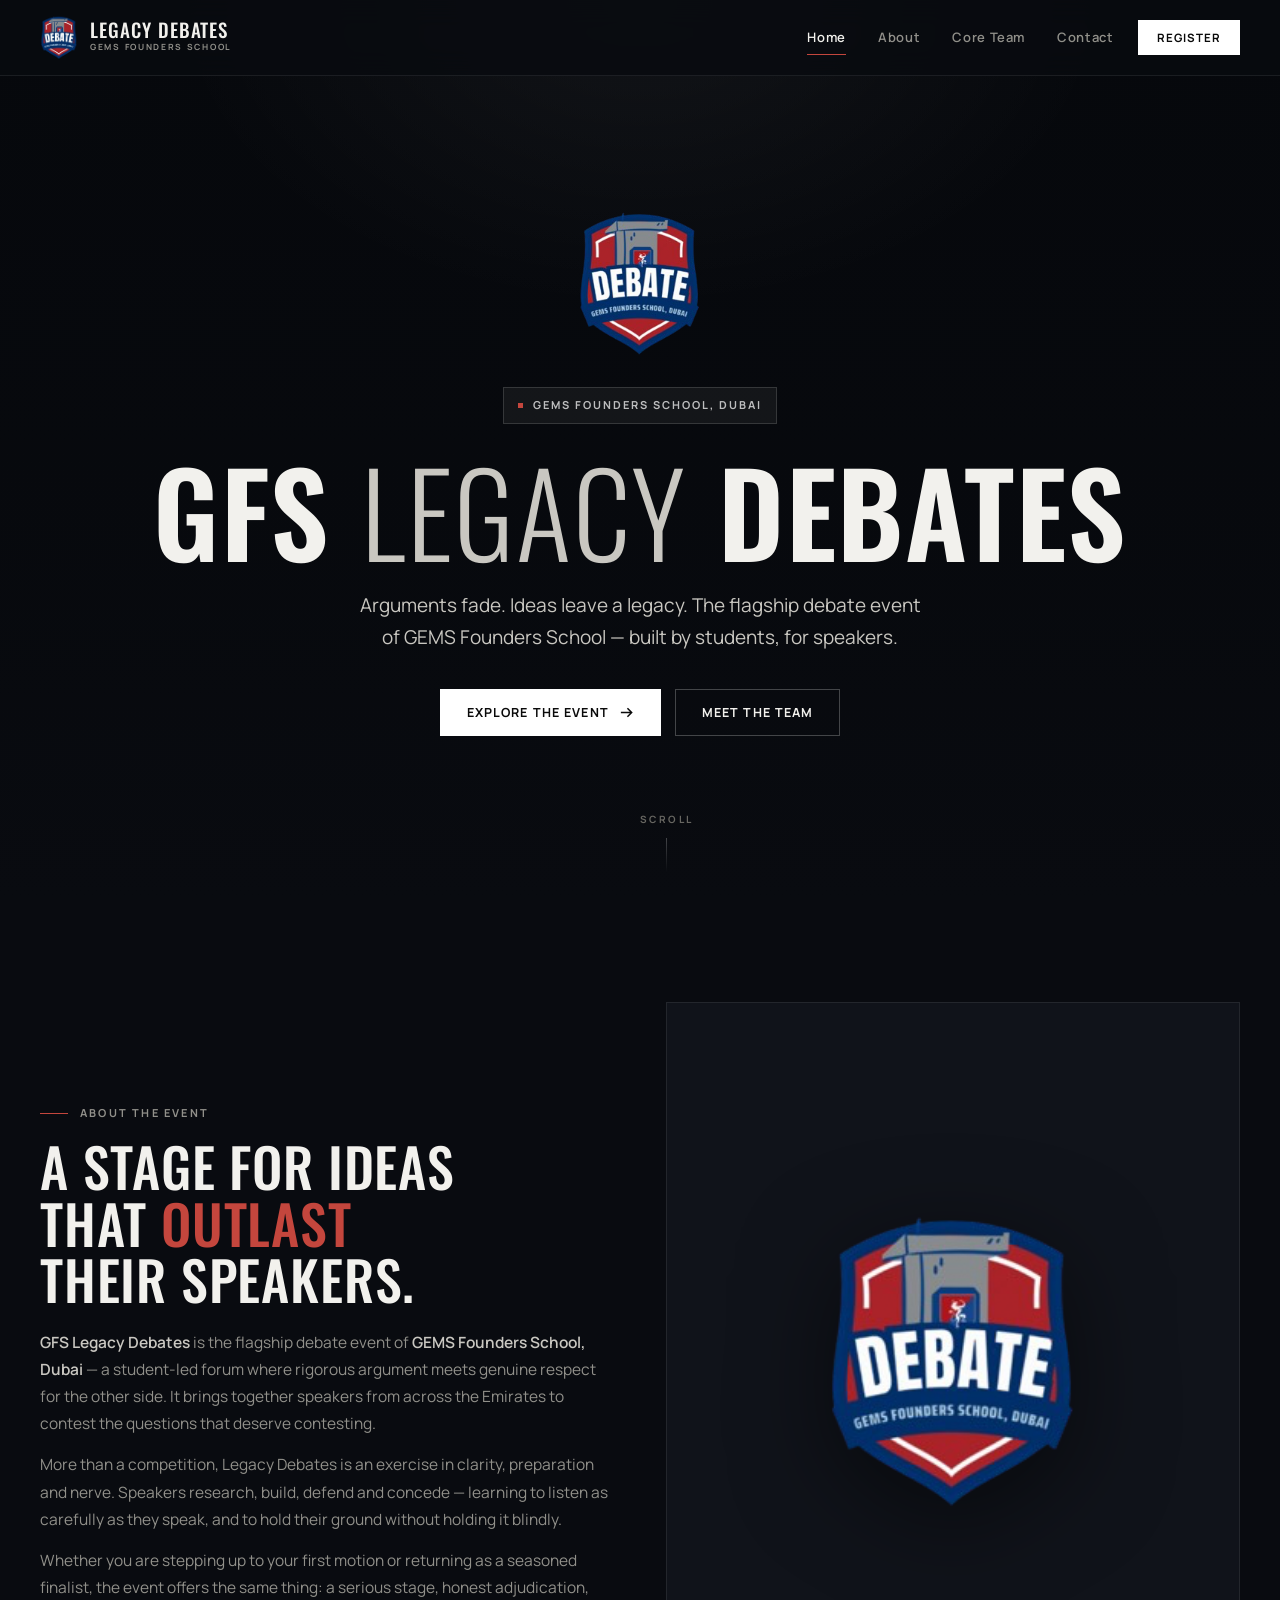
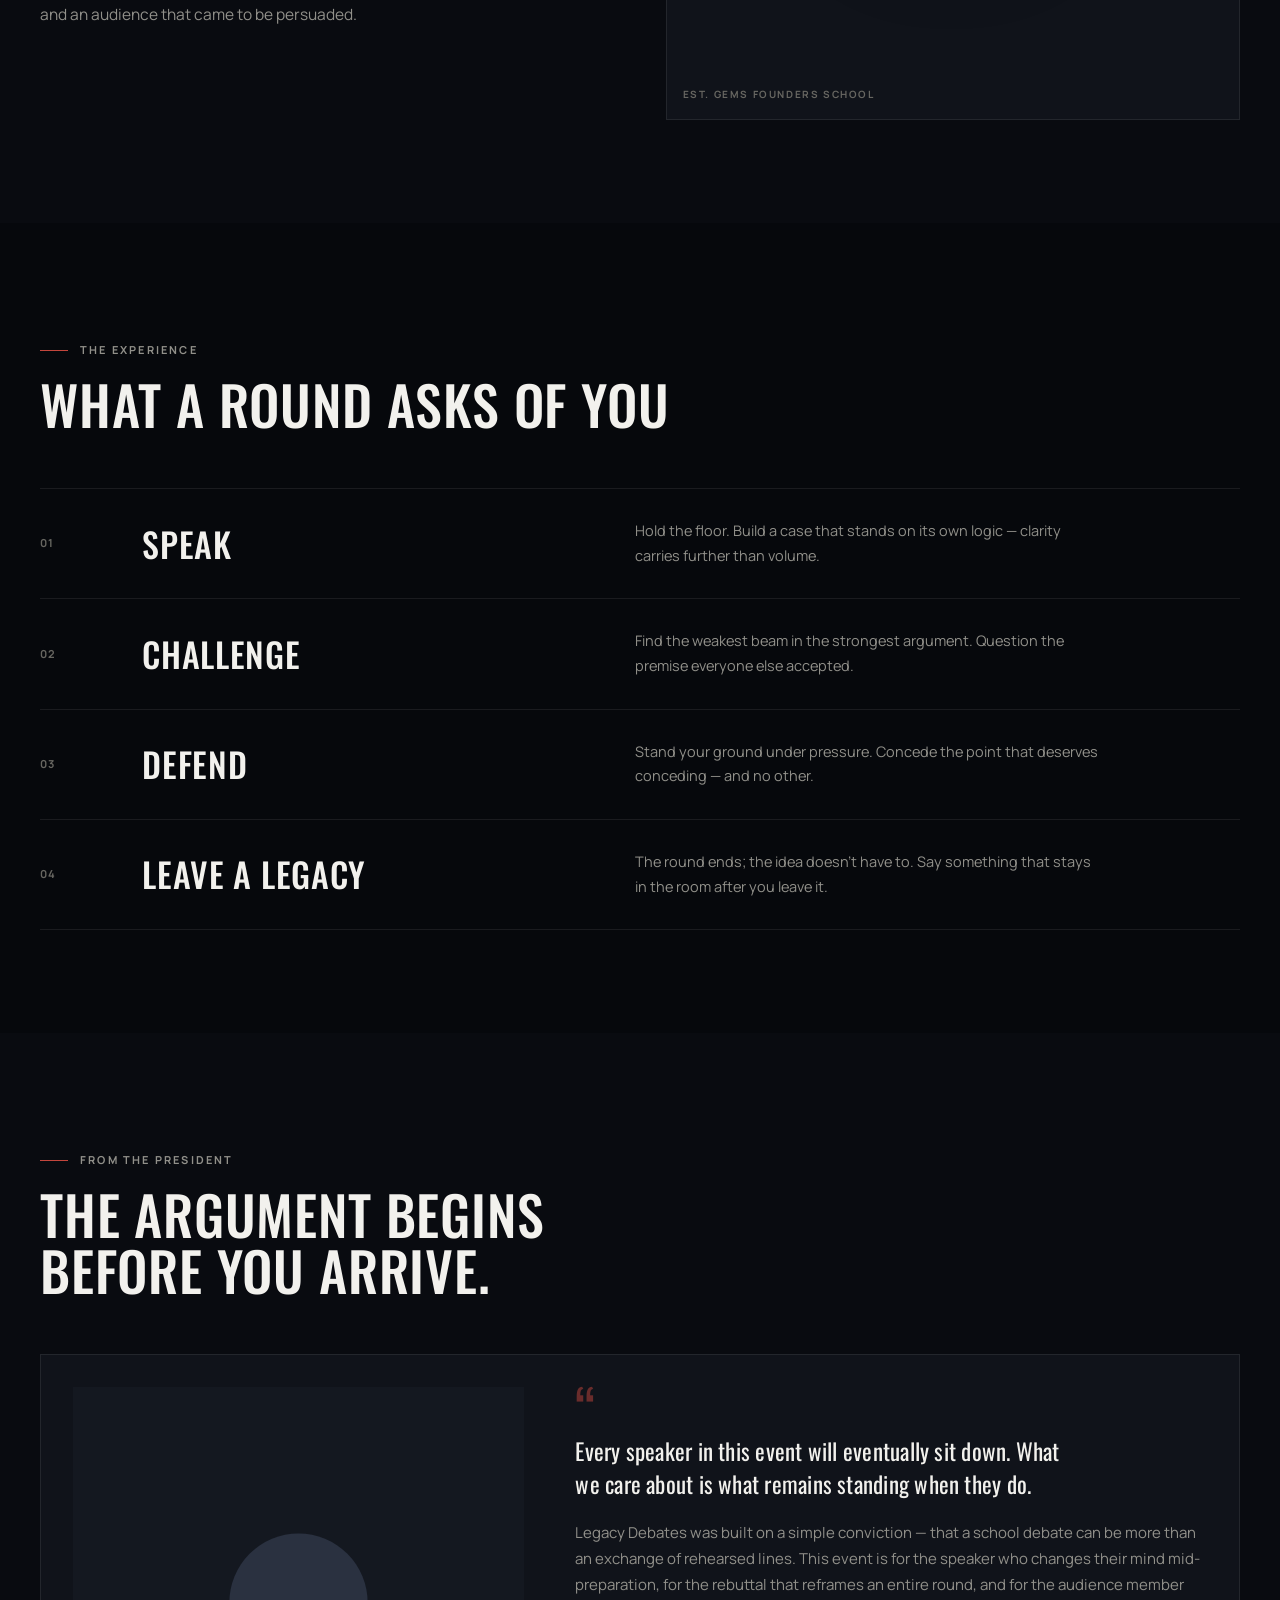
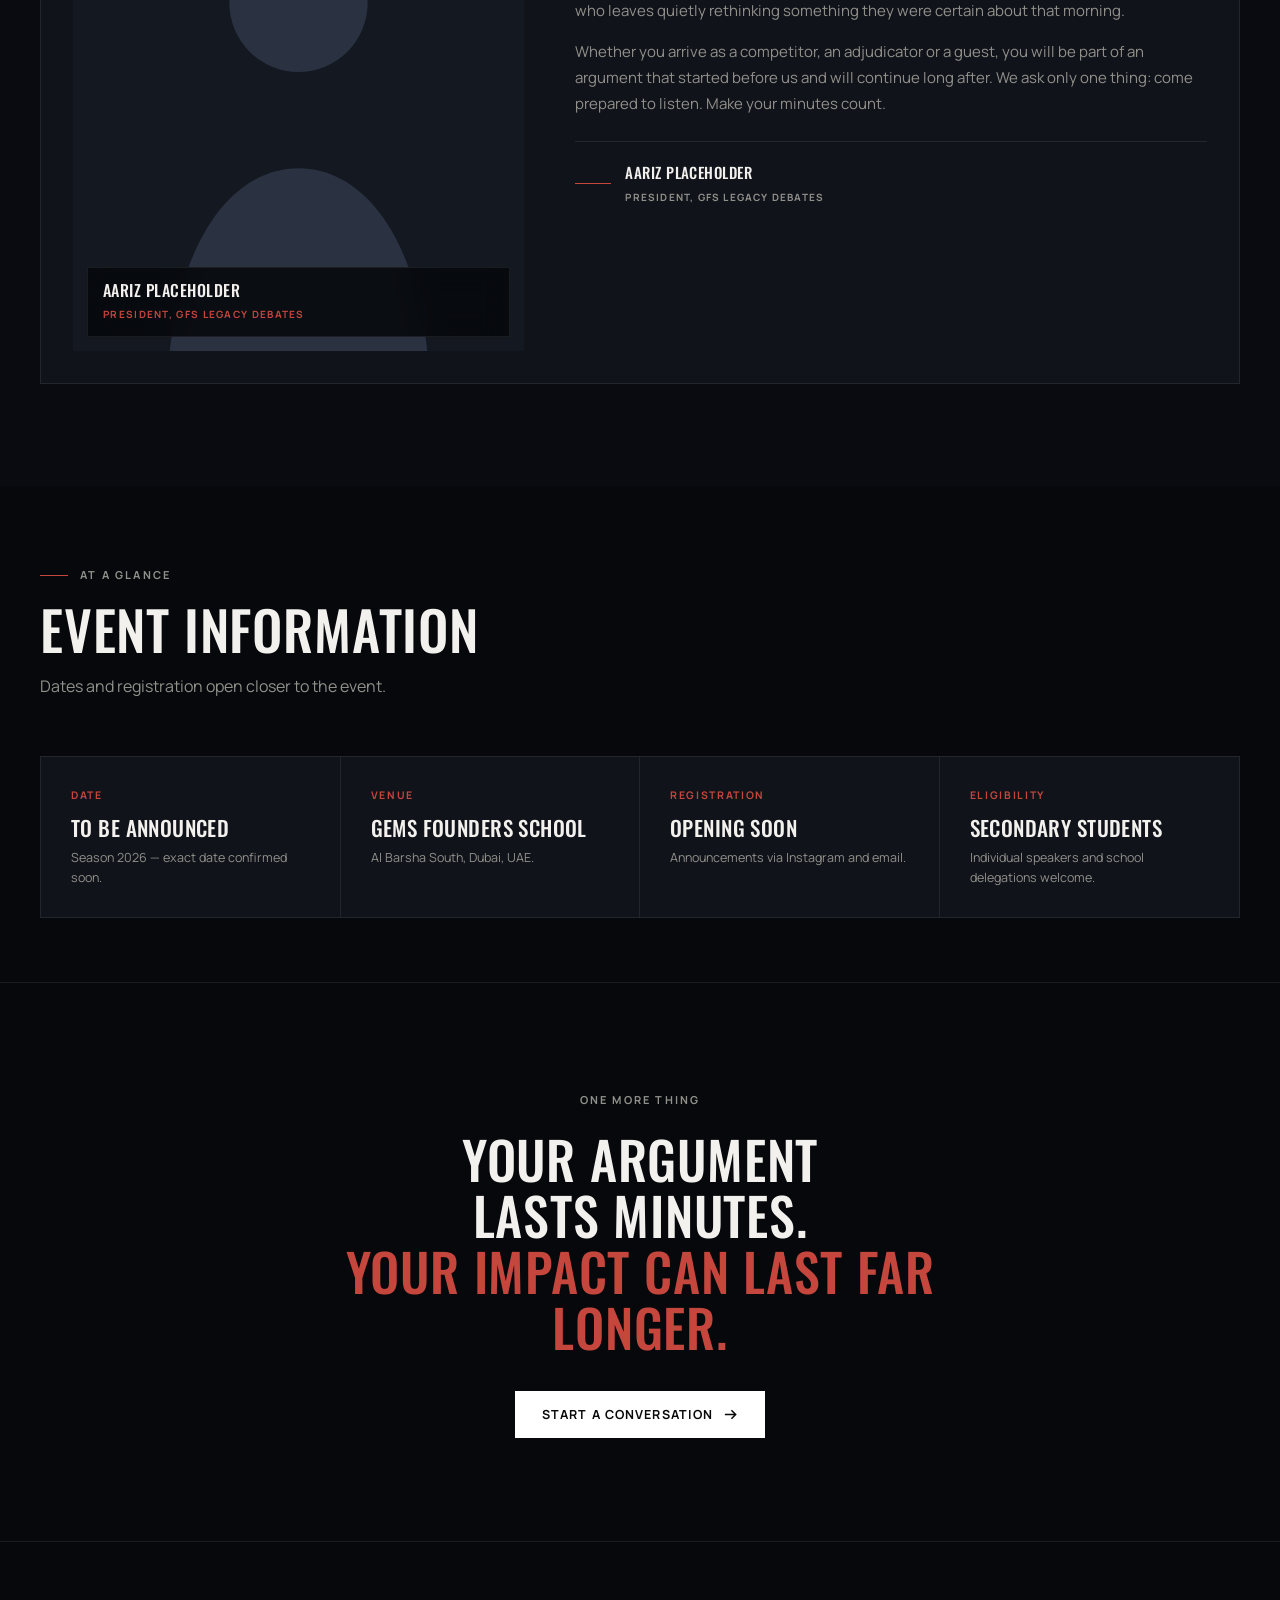
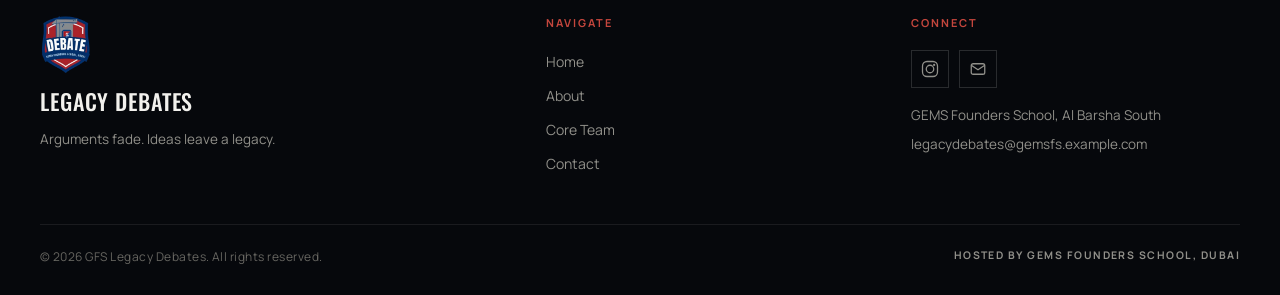
==== commit 2ac56578: "Remove template comments and generated-looking labels from the public site Co-authored-by: siddharth" ====
--- a/index.html
+++ b/index.html
@@ -8,7 +8,6 @@
   <meta name="description" content="GFS Legacy Debates is the flagship debate event of GEMS Founders School, Dubai — a student-led stage for arguments that outlast their speakers." />
   <meta name="theme-color" content="#090b10" />
 
-  <!-- Open Graph placeholders: update url/image before launch -->
   <meta property="og:title" content="GFS Legacy Debates | GEMS Founders School" />
   <meta property="og:description" content="Arguments fade. Ideas leave a legacy. The flagship debate event of GEMS Founders School, Dubai." />
   <meta property="og:type" content="website" />
@@ -29,12 +28,8 @@
 
   <a class="skip-link" href="#main">Skip to main content</a>
 
-  <!-- Scroll progress -->
   <div class="scroll-progress" aria-hidden="true"><div class="scroll-progress__bar" data-scroll-progress></div></div>
 
-  <!-- ================================
-       GLOBAL NAVIGATION
-       ================================ -->
   <header>
     <nav class="nav" data-nav aria-label="Primary">
       <div class="nav__inner">
@@ -61,7 +56,6 @@
       </div>
     </nav>
 
-    <!-- Mobile menu -->
     <div class="mobile-menu" id="mobileMenu" data-mobile-menu hidden>
       <div class="mobile-menu__backdrop" data-close-menu></div>
       <div class="mobile-menu__panel" role="dialog" aria-modal="true" aria-label="Navigation menu">
@@ -78,9 +72,6 @@
 
   <main id="main">
 
-    <!-- ================================
-         HERO
-         ================================ -->
     <section class="hero" aria-label="GFS Legacy Debates">
       <div class="hero__overlay" aria-hidden="true"></div>
 
@@ -104,9 +95,6 @@
       <p class="hero__scroll" data-hero aria-hidden="true">Scroll</p>
     </section>
 
-    <!-- ================================
-         ABOUT
-         ================================ -->
     <section class="section" id="about" aria-labelledby="about-heading">
       <div class="container">
         <div class="grid-2">
@@ -138,8 +126,6 @@
           </div>
 
           <div class="about__media reveal">
-            <!-- Swap this panel for an event photograph when available:
-                 <img src="assets/images/about.jpg" alt="..." class="img-cover"> -->
             <img src="assets/logo.png" alt="The GFS Legacy Debates crest" width="340" height="402" loading="lazy" />
             <span class="about__media-tag">Est. GEMS Founders School</span>
           </div>
@@ -147,9 +133,6 @@
       </div>
     </section>
 
-    <!-- ================================
-         WHAT A ROUND ASKS OF YOU
-         ================================ -->
     <section class="section section--alt" aria-labelledby="pillars-heading">
       <div class="container">
         <div class="section__header reveal">
@@ -190,9 +173,6 @@
       </div>
     </section>
 
-    <!-- ================================
-         MESSAGE FROM THE PRESIDENT
-         ================================ -->
     <section class="section" id="letter" aria-labelledby="letter-heading">
       <div class="container">
         <div class="section__header reveal">
@@ -202,10 +182,9 @@
 
         <div class="letter reveal">
           <div class="letter__portrait">
-            <!-- Replace with the President's portrait: assets/images/president.jpg -->
             <img src="assets/images/portrait-placeholder.svg" alt="Portrait of the President of GFS Legacy Debates" width="600" height="760" loading="lazy" />
             <div class="letter__portrait-badge">
-              <div class="letter__portrait-name">Aariz Placeholder</div> <!-- EDIT: President's name -->
+              <div class="letter__portrait-name">Aariz Placeholder</div>
               <div class="letter__portrait-role">President, GFS Legacy Debates</div>
             </div>
           </div>
@@ -217,7 +196,6 @@
               about is what remains standing when they do.
             </blockquote>
             <div class="letter__text">
-              <!-- EDIT: replace with the President's real message -->
               <p>
                 Legacy Debates was built on a simple conviction — that a school
                 debate can be more than an exchange of rehearsed lines. This event
@@ -236,7 +214,7 @@
             <div class="letter__signature">
               <span class="letter__signature-line" aria-hidden="true"></span>
               <div>
-                <div class="letter__signature-name">Aariz Placeholder</div> <!-- EDIT: President's name -->
+                <div class="letter__signature-name">Aariz Placeholder</div>
                 <div class="letter__signature-meta">President, GFS Legacy Debates</div>
               </div>
             </div>
@@ -245,18 +223,14 @@
       </div>
     </section>
 
-    <!-- ================================
-         AT A GLANCE — EVENT DETAILS
-         ================================ -->
     <section class="section section--tight section--alt" aria-labelledby="glance-heading">
       <div class="container">
         <div class="section__header reveal">
           <p class="eyebrow">At a glance</p>
           <h2 id="glance-heading">Event information</h2>
-          <p>Details are confirmed closer to the event. Everything below is easy to update — and easy to hold us to.</p>
-        </div>
-
-        <!-- EDIT EVENT DETAILS HERE: change the values below -->
+          <p>Dates and registration open closer to the event.</p>
+        </div>
+
         <div class="glance reveal-group reveal" role="list">
           <div class="glance__cell" role="listitem">
             <p class="glance__label">Date</p>
@@ -282,9 +256,6 @@
       </div>
     </section>
 
-    <!-- ================================
-         CLOSING
-         ================================ -->
     <section class="closing section" aria-label="Closing statement">
       <div class="container reveal">
         <p class="eyebrow eyebrow--no-line" style="justify-content: center; width: 100%;">One more thing</p>
@@ -301,9 +272,6 @@
 
   </main>
 
-  <!-- ================================
-       FOOTER
-       ================================ -->
   <footer class="footer" aria-label="Site footer">
     <div class="container">
       <div class="footer__inner">
@@ -326,7 +294,6 @@
         <div>
           <div class="footer__heading">Connect</div>
           <div class="footer__social">
-            <!-- EDIT: replace with official URLs -->
             <a href="https://www.instagram.com/gfslegacydebates/" class="footer__social-link" aria-label="GFS Legacy Debates on Instagram" target="_blank" rel="noopener">
               <svg width="18" height="18" viewBox="0 0 24 24" fill="none" stroke="currentColor" stroke-width="1.7" aria-hidden="true"><rect x="2" y="2" width="20" height="20" rx="6"/><circle cx="12" cy="12" r="5"/><circle cx="17.5" cy="6.5" r="1.5" fill="currentColor" stroke="none"/></svg>
             </a>
--- a/css/style.css
+++ b/css/style.css
@@ -966,7 +966,6 @@
   background: var(--surface);
 }
 
-/* EDIT EVENT DETAILS HERE — one cell per item. */
 .glance__cell {
   padding: clamp(20px, 2.5vw, 30px);
   border-right: 1px solid var(--border-subtle);
@@ -1269,7 +1268,6 @@
   align-items: start;
 }
 
-/* EDIT CONTACT DETAILS HERE — one row per channel. */
 .channels {
   border: 1px solid var(--border-subtle);
   background: var(--surface);
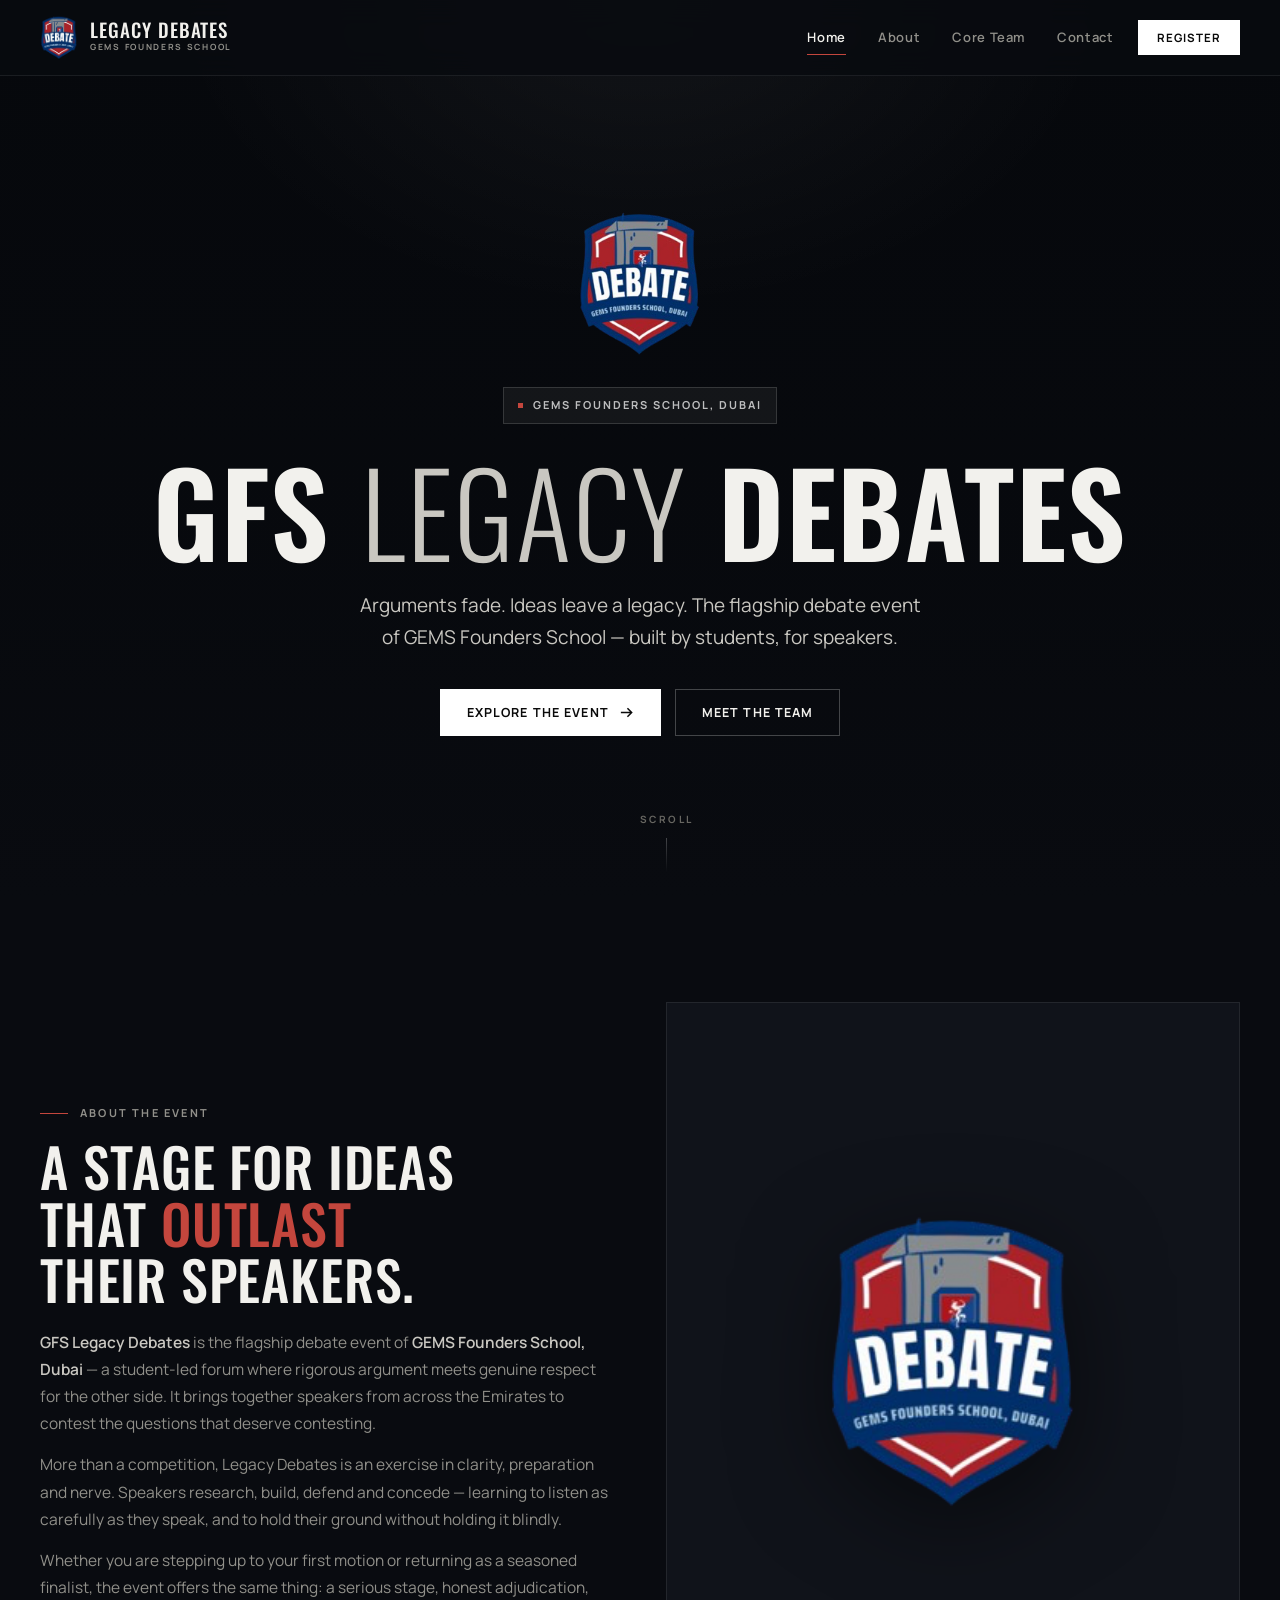
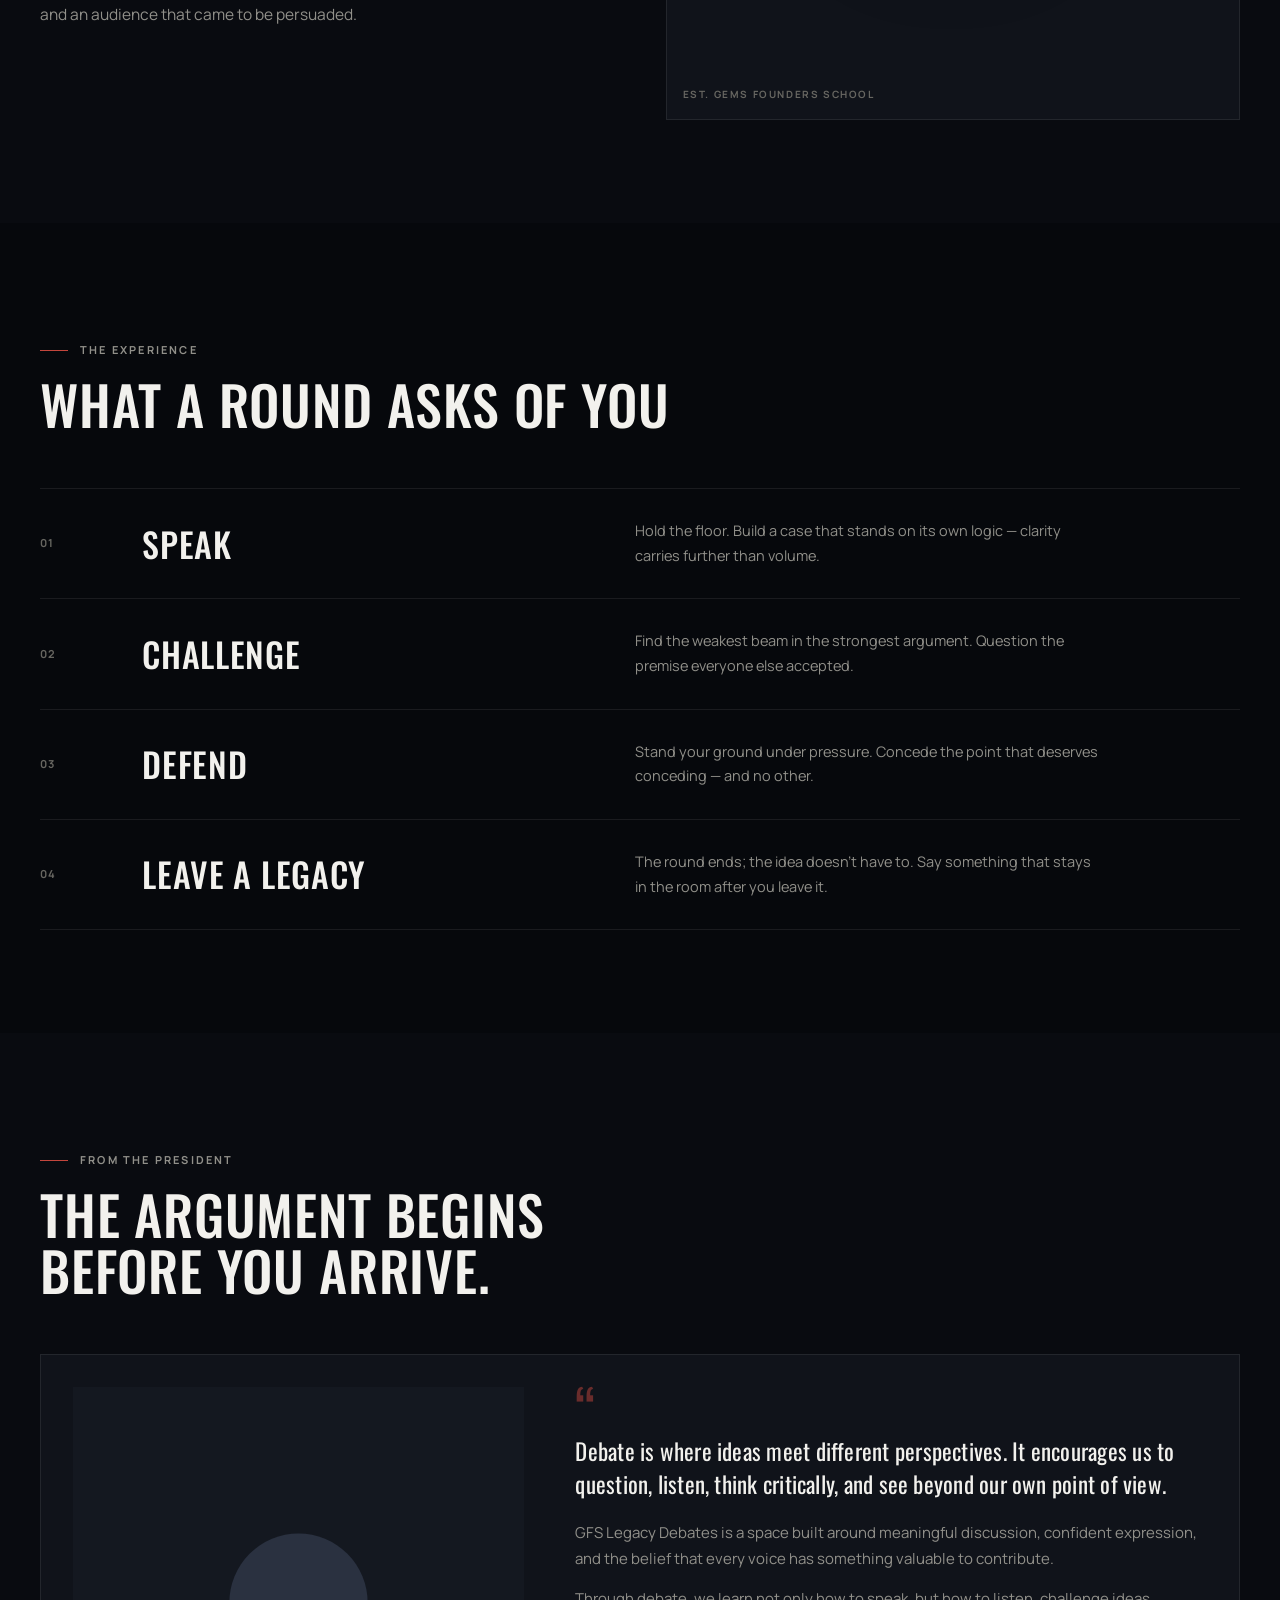
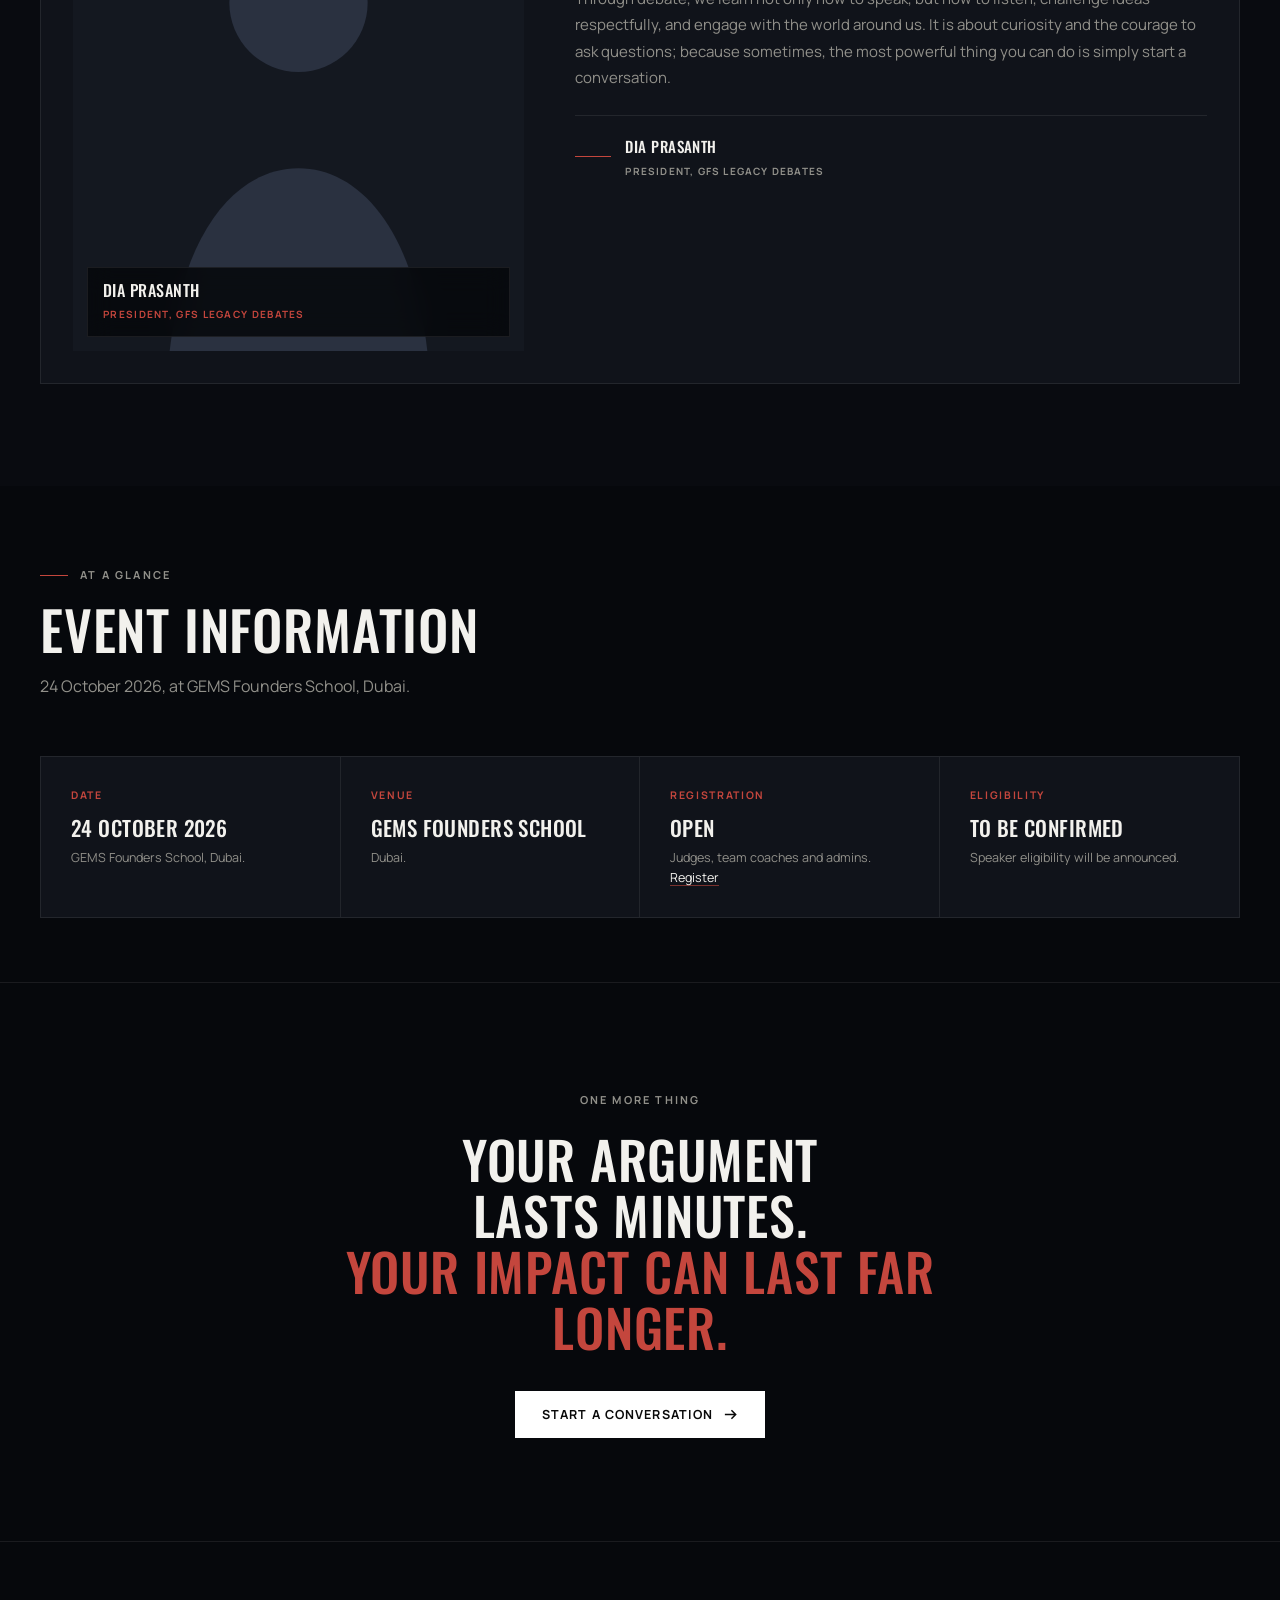
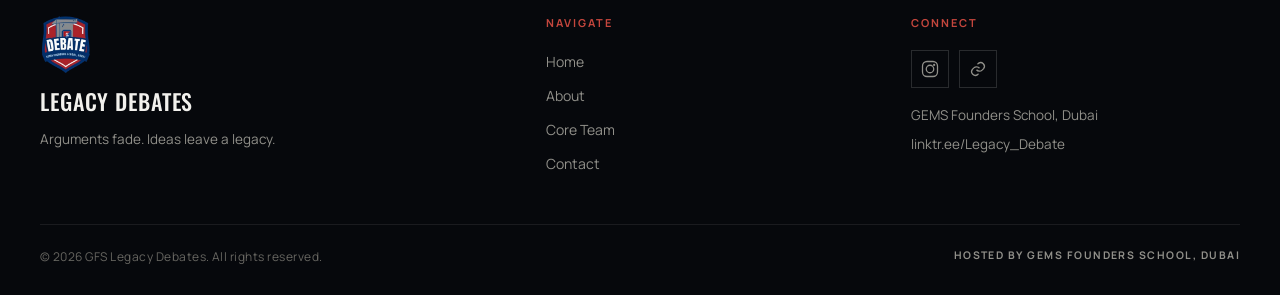
==== commit 081cc553: "Fill event details, president's message, and the real core team Co-authored-by: siddharthajith2009 <" ====
--- a/index.html
+++ b/index.html
@@ -11,7 +11,6 @@
   <meta property="og:title" content="GFS Legacy Debates | GEMS Founders School" />
   <meta property="og:description" content="Arguments fade. Ideas leave a legacy. The flagship debate event of GEMS Founders School, Dubai." />
   <meta property="og:type" content="website" />
-  <meta property="og:url" content="https://gfslegacydebates.example.com/" />
   <meta property="og:image" content="assets/logo.png" />
 
   <link rel="icon" type="image/png" href="assets/logo.png" />
@@ -48,7 +47,7 @@
           <a href="contact.html" class="nav__link">Contact</a>
         </div>
 
-        <a href="contact.html" class="btn btn--primary btn--small nav__cta">Register</a>
+        <a href="https://linktr.ee/Legacy_Debate" class="btn btn--primary btn--small nav__cta" target="_blank" rel="noopener">Register</a>
 
         <button class="nav__toggle" data-menu-toggle type="button" aria-label="Open navigation menu" aria-expanded="false" aria-controls="mobileMenu">
           <span class="nav__toggle-icon" aria-hidden="true"><span></span><span></span><span></span></span>
@@ -182,9 +181,9 @@
 
         <div class="letter reveal">
           <div class="letter__portrait">
-            <img src="assets/images/portrait-placeholder.svg" alt="Portrait of the President of GFS Legacy Debates" width="600" height="760" loading="lazy" />
+            <img src="assets/images/portrait-placeholder.svg" alt="Dia Prasanth, President of GFS Legacy Debates" width="600" height="760" loading="lazy" />
             <div class="letter__portrait-badge">
-              <div class="letter__portrait-name">Aariz Placeholder</div>
+              <div class="letter__portrait-name">Dia Prasanth</div>
               <div class="letter__portrait-role">President, GFS Legacy Debates</div>
             </div>
           </div>
@@ -192,29 +191,28 @@
           <div class="letter__body">
             <span class="letter__quote-mark" aria-hidden="true">&ldquo;</span>
             <blockquote class="letter__quote">
-              Every speaker in this event will eventually sit down. What we care
-              about is what remains standing when they do.
+              Debate is where ideas meet different perspectives. It encourages us
+              to question, listen, think critically, and see beyond our own point
+              of view.
             </blockquote>
             <div class="letter__text">
               <p>
-                Legacy Debates was built on a simple conviction — that a school
-                debate can be more than an exchange of rehearsed lines. This event
-                is for the speaker who changes their mind mid-preparation, for the
-                rebuttal that reframes an entire round, and for the audience member
-                who leaves quietly rethinking something they were certain about
-                that morning.
-              </p>
-              <p>
-                Whether you arrive as a competitor, an adjudicator or a guest, you
-                will be part of an argument that started before us and will
-                continue long after. We ask only one thing: come prepared to
-                listen. Make your minutes count.
+                GFS Legacy Debates is a space built around meaningful discussion,
+                confident expression, and the belief that every voice has something
+                valuable to contribute.
+              </p>
+              <p>
+                Through debate, we learn not only how to speak, but how to listen,
+                challenge ideas respectfully, and engage with the world around us.
+                It is about curiosity and the courage to ask questions; because
+                sometimes, the most powerful thing you can do is simply start a
+                conversation.
               </p>
             </div>
             <div class="letter__signature">
               <span class="letter__signature-line" aria-hidden="true"></span>
               <div>
-                <div class="letter__signature-name">Aariz Placeholder</div>
+                <div class="letter__signature-name">Dia Prasanth</div>
                 <div class="letter__signature-meta">President, GFS Legacy Debates</div>
               </div>
             </div>
@@ -228,29 +226,29 @@
         <div class="section__header reveal">
           <p class="eyebrow">At a glance</p>
           <h2 id="glance-heading">Event information</h2>
-          <p>Dates and registration open closer to the event.</p>
+          <p>24 October 2026, at GEMS Founders School, Dubai.</p>
         </div>
 
         <div class="glance reveal-group reveal" role="list">
           <div class="glance__cell" role="listitem">
             <p class="glance__label">Date</p>
-            <p class="glance__value">To be announced</p>
-            <p class="glance__note">Season 2026 — exact date confirmed soon.</p>
+            <p class="glance__value">24 October 2026</p>
+            <p class="glance__note">GEMS Founders School, Dubai.</p>
           </div>
           <div class="glance__cell" role="listitem">
             <p class="glance__label">Venue</p>
             <p class="glance__value">GEMS Founders School</p>
-            <p class="glance__note">Al Barsha South, Dubai, UAE.</p>
+            <p class="glance__note">Dubai.</p>
           </div>
           <div class="glance__cell" role="listitem">
             <p class="glance__label">Registration</p>
-            <p class="glance__value">Opening soon</p>
-            <p class="glance__note">Announcements via Instagram and email.</p>
+            <p class="glance__value">Open</p>
+            <p class="glance__note">Judges, team coaches and admins. <a class="text-link" href="https://linktr.ee/Legacy_Debate" target="_blank" rel="noopener">Register</a></p>
           </div>
           <div class="glance__cell" role="listitem">
             <p class="glance__label">Eligibility</p>
-            <p class="glance__value">Secondary students</p>
-            <p class="glance__note">Individual speakers and school delegations welcome.</p>
+            <p class="glance__value">To be confirmed</p>
+            <p class="glance__note">Speaker eligibility will be announced.</p>
           </div>
         </div>
       </div>
@@ -294,16 +292,16 @@
         <div>
           <div class="footer__heading">Connect</div>
           <div class="footer__social">
-            <a href="https://www.instagram.com/gfslegacydebates/" class="footer__social-link" aria-label="GFS Legacy Debates on Instagram" target="_blank" rel="noopener">
+            <a href="https://www.instagram.com/gfsmun/" class="footer__social-link" aria-label="GFS Legacy Debates on Instagram" target="_blank" rel="noopener">
               <svg width="18" height="18" viewBox="0 0 24 24" fill="none" stroke="currentColor" stroke-width="1.7" aria-hidden="true"><rect x="2" y="2" width="20" height="20" rx="6"/><circle cx="12" cy="12" r="5"/><circle cx="17.5" cy="6.5" r="1.5" fill="currentColor" stroke="none"/></svg>
             </a>
-            <a href="mailto:legacydebates@gemsfs.example.com" class="footer__social-link" aria-label="Email GFS Legacy Debates">
-              <svg width="18" height="18" viewBox="0 0 24 24" fill="none" stroke="currentColor" stroke-width="1.7" aria-hidden="true"><rect x="3" y="5" width="18" height="14" rx="2.5"/><path d="M3 7l9 6 9-6"/></svg>
+            <a href="https://linktr.ee/Legacy_Debate" class="footer__social-link" aria-label="GFS Legacy Debates on Linktree" target="_blank" rel="noopener">
+              <svg width="18" height="18" viewBox="0 0 24 24" fill="none" stroke="currentColor" stroke-width="1.7" aria-hidden="true"><path d="M10 13a5 5 0 0 0 7.5.5l2-2a5 5 0 0 0-7-7l-1.2 1.2"/><path d="M14 11a5 5 0 0 0-7.5-.5l-2 2a5 5 0 0 0 7 7l1.2-1.2"/></svg>
             </a>
           </div>
           <div class="footer__contact">
-            <span>GEMS Founders School, Al Barsha South</span>
-            <a href="mailto:legacydebates@gemsfs.example.com">legacydebates@gemsfs.example.com</a>
+            <span>GEMS Founders School, Dubai</span>
+            <a href="https://linktr.ee/Legacy_Debate" target="_blank" rel="noopener">linktr.ee/Legacy_Debate</a>
           </div>
         </div>
       </div>
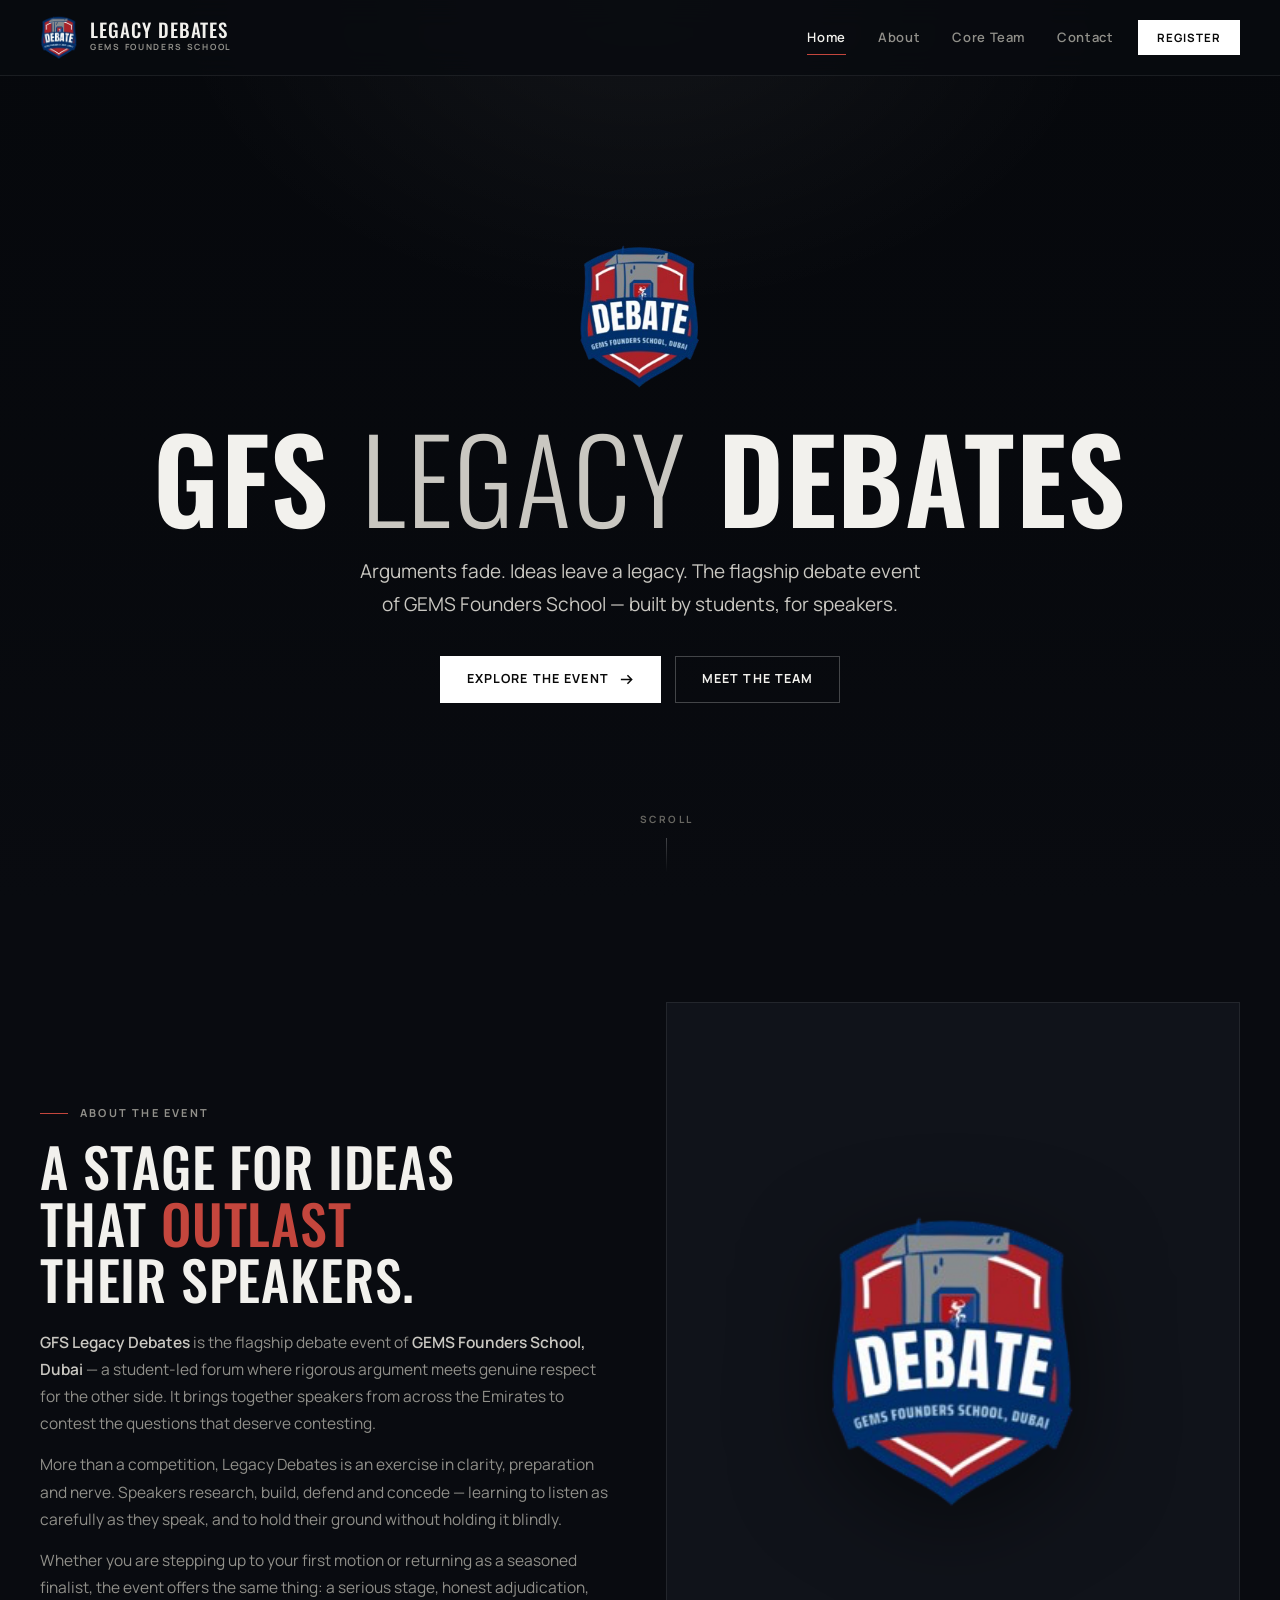
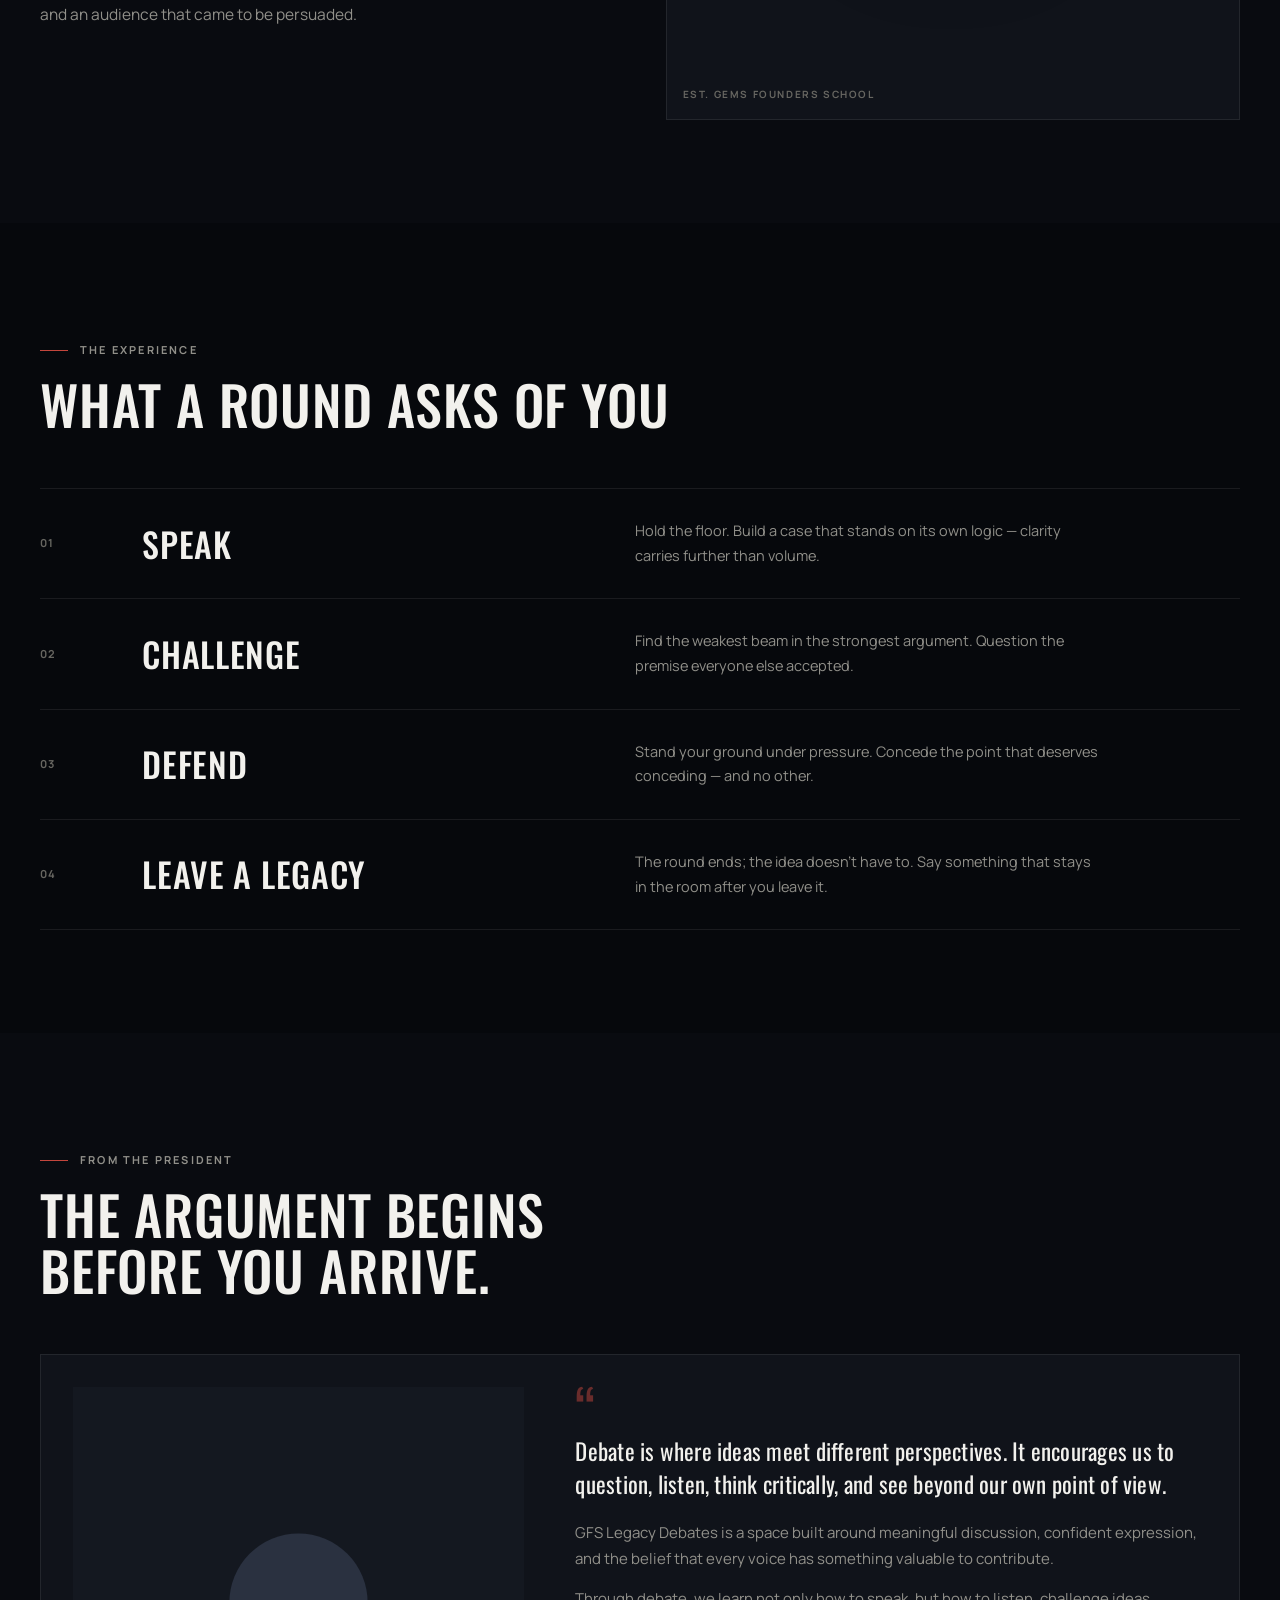
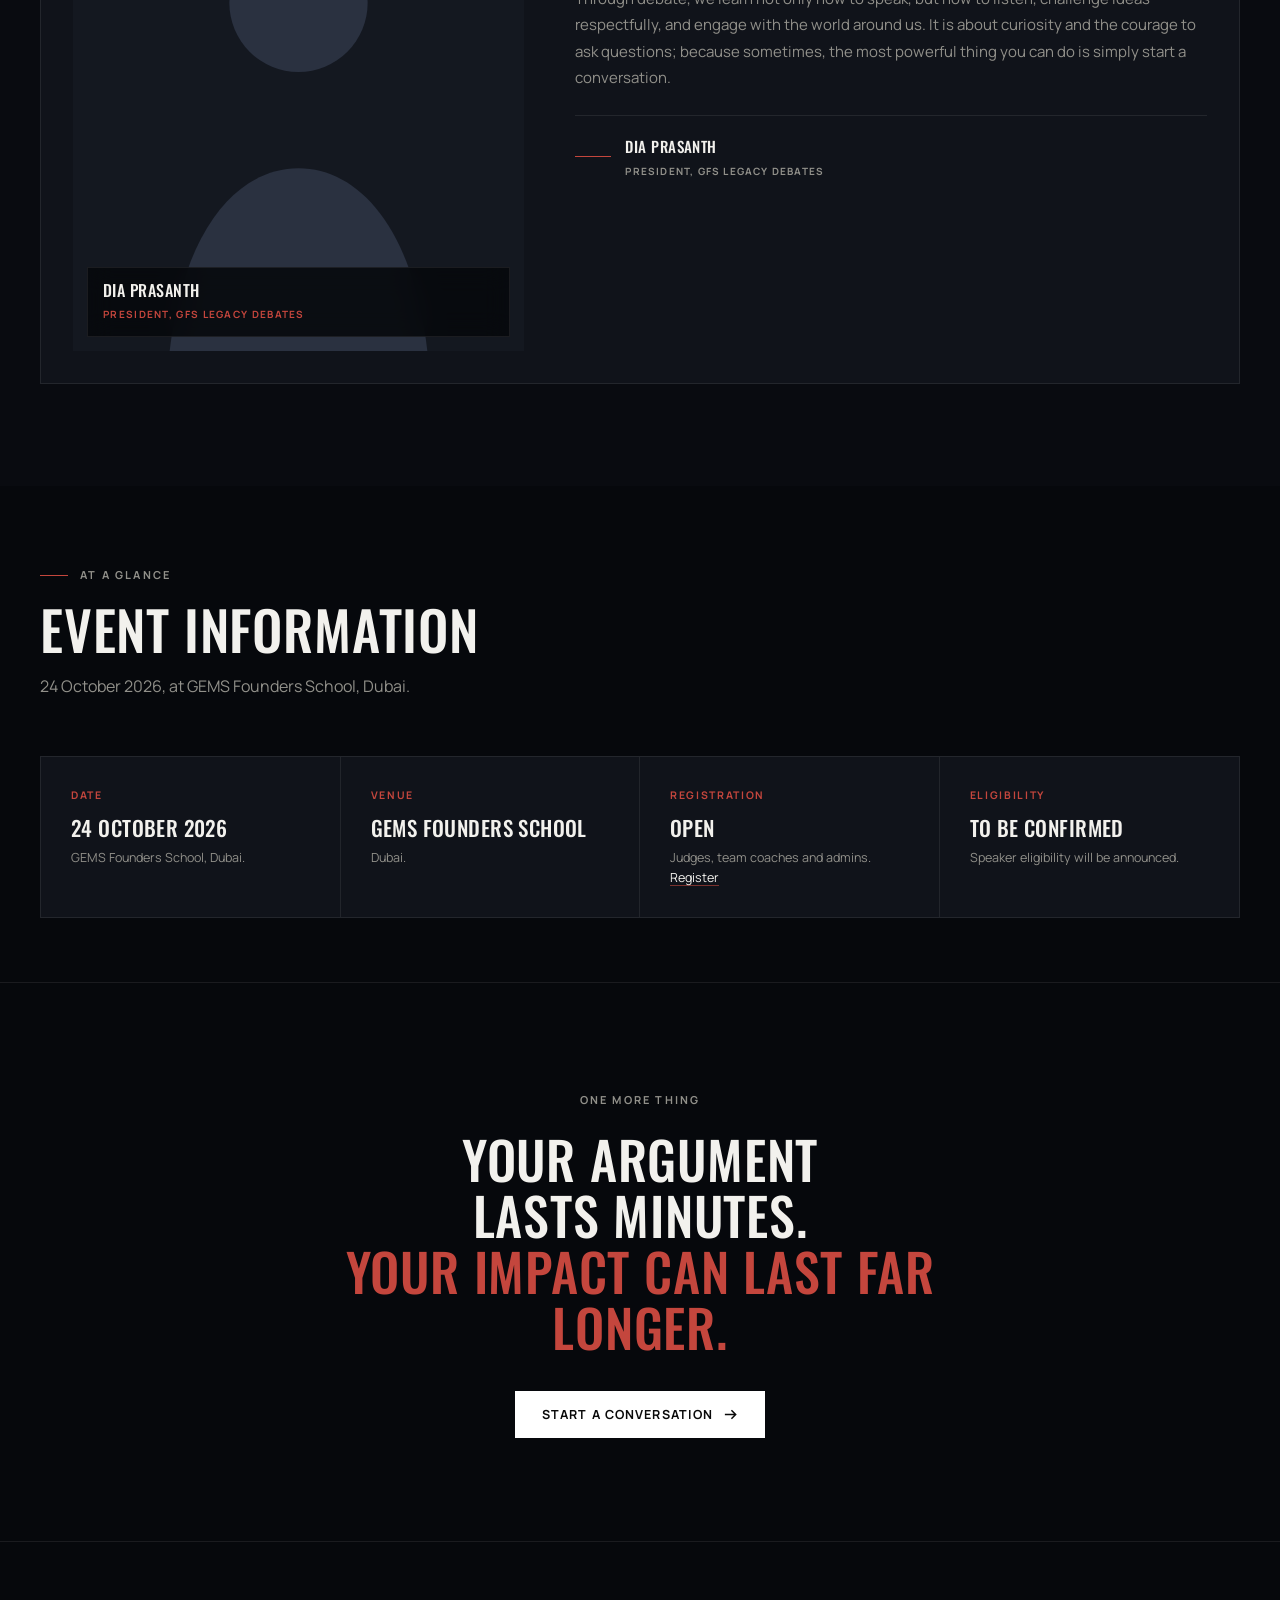
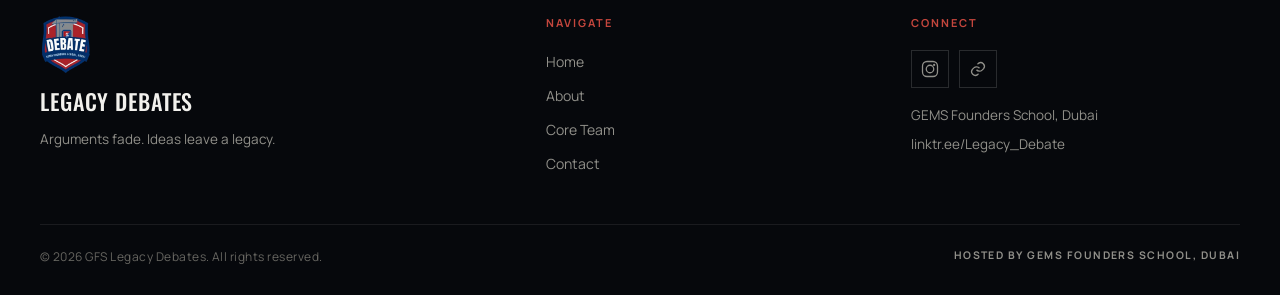
==== commit f056937e: "Remove the GEMS Founders School badge from the hero Co-authored-by: siddharthajith2009 <siddharthaji" ====
--- a/index.html
+++ b/index.html
@@ -76,7 +76,6 @@
 
       <div class="hero__content">
         <img class="hero__crest" src="assets/logo.png" alt="" width="170" height="201" data-hero />
-        <p class="hero__eyebrow" data-hero><span class="dot" aria-hidden="true"></span>GEMS Founders School, Dubai</p>
         <h1 class="hero__title" data-hero>GFS <span class="thin">Legacy</span> Debates</h1>
         <p class="hero__sub" data-hero>
           Arguments fade. Ideas leave a legacy. The flagship debate event of
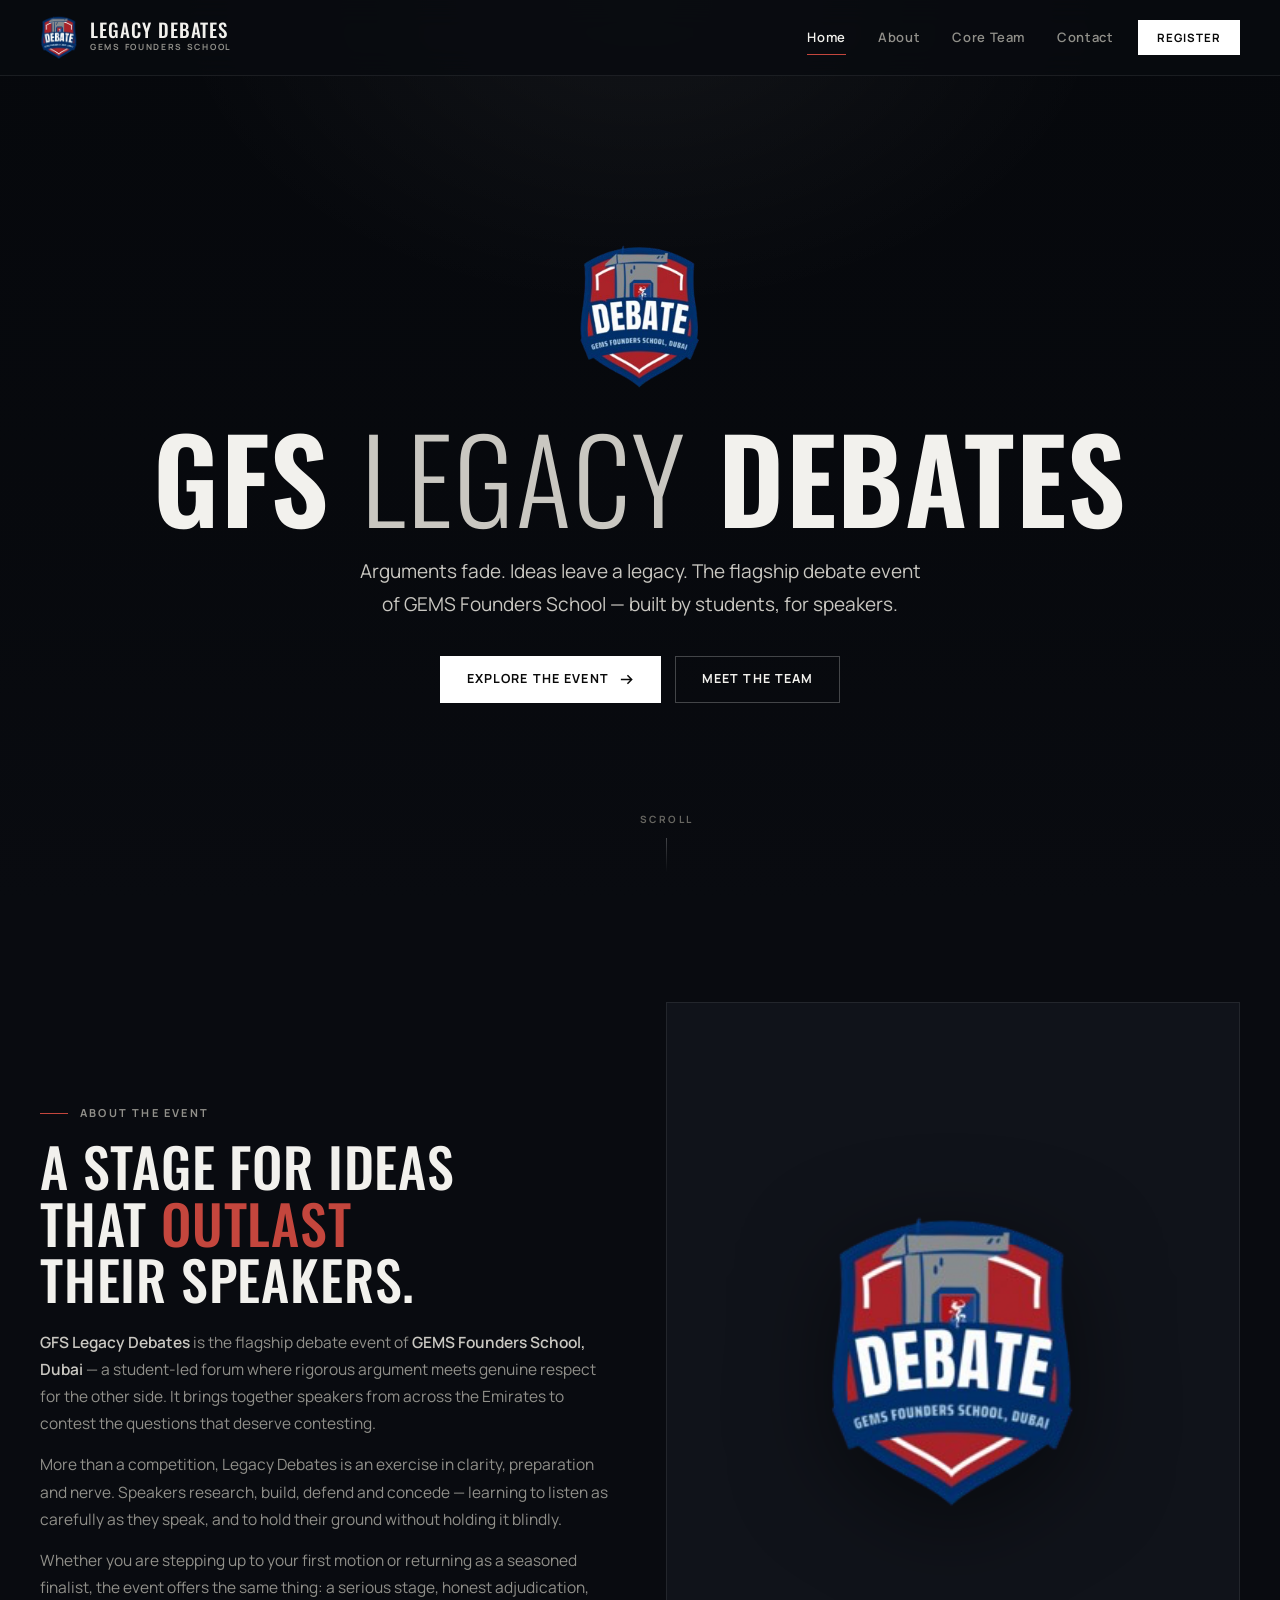
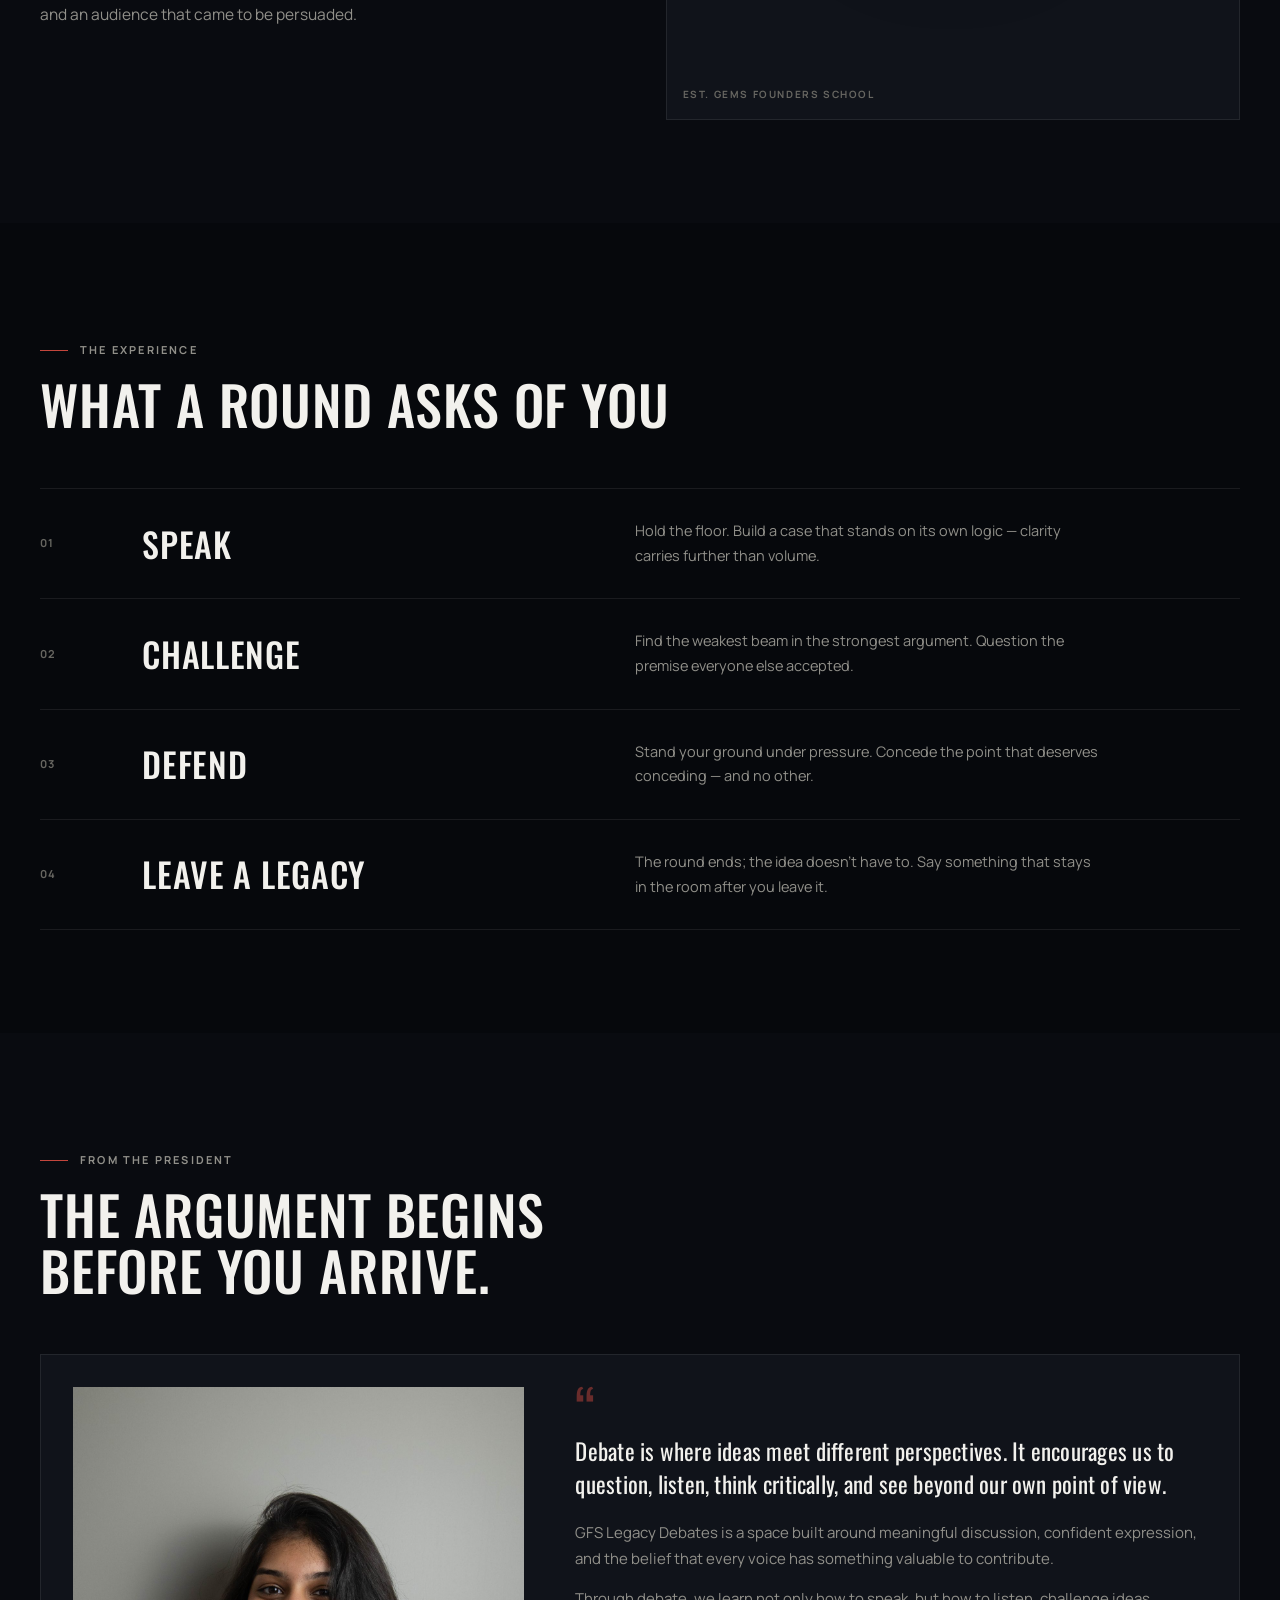
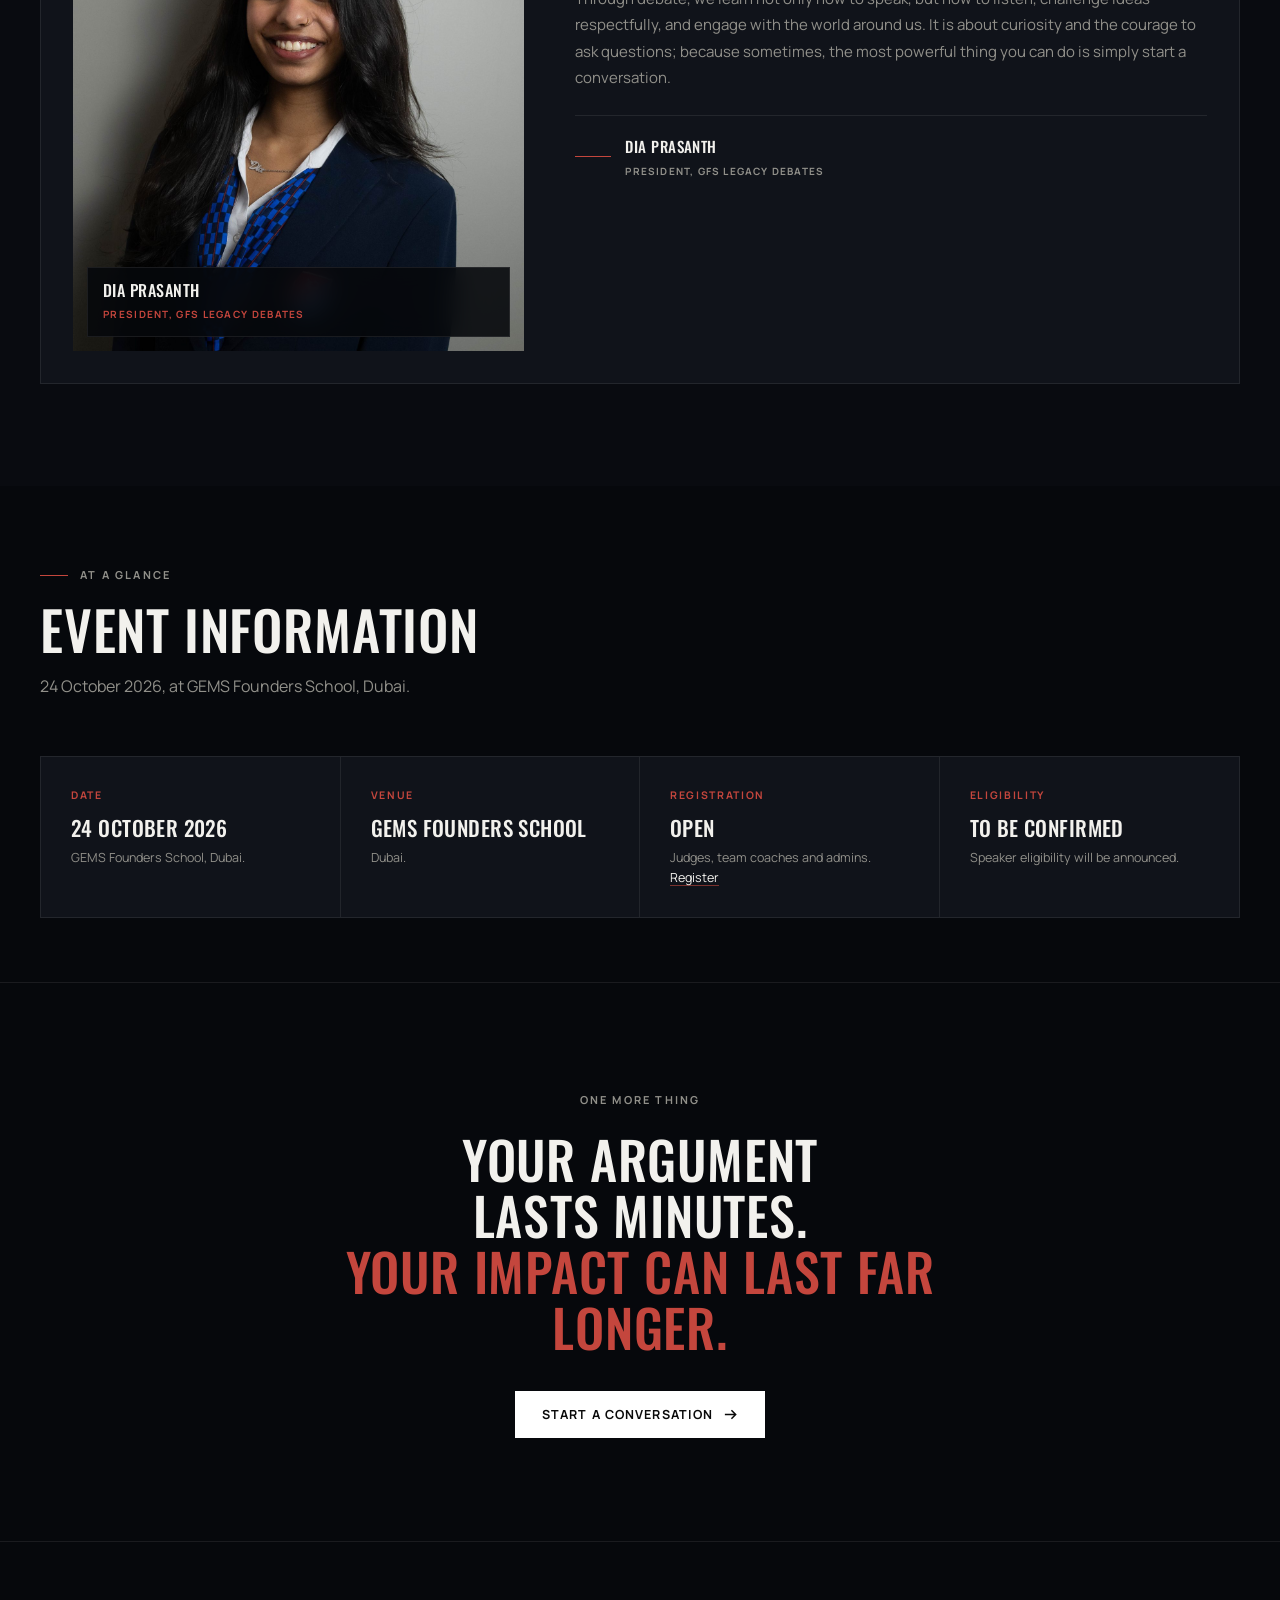
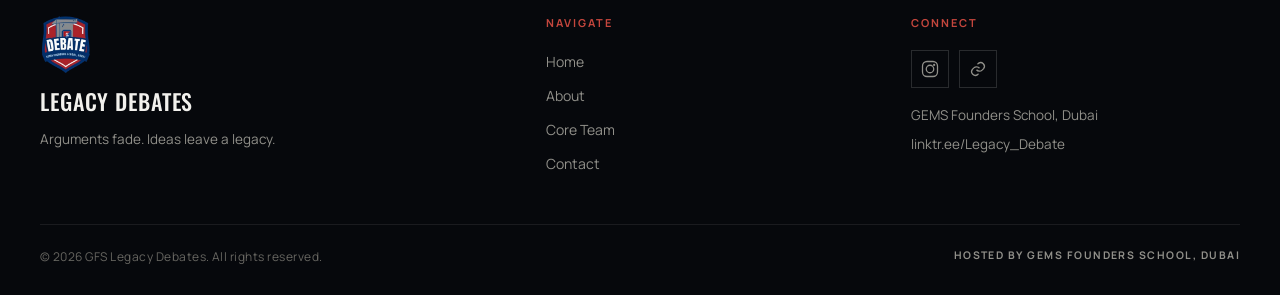
==== commit dc6b1a21: "Add team portraits matched to Aryaan through Yassine Co-authored-by: siddharthajith2009 <siddharthaj" ====
--- a/index.html
+++ b/index.html
@@ -180,7 +180,7 @@
 
         <div class="letter reveal">
           <div class="letter__portrait">
-            <img src="assets/images/portrait-placeholder.svg" alt="Dia Prasanth, President of GFS Legacy Debates" width="600" height="760" loading="lazy" />
+            <img src="assets/images/dia-prasanth.jpg" alt="Dia Prasanth, President of GFS Legacy Debates" width="600" height="760" loading="lazy" />
             <div class="letter__portrait-badge">
               <div class="letter__portrait-name">Dia Prasanth</div>
               <div class="letter__portrait-role">President, GFS Legacy Debates</div>
